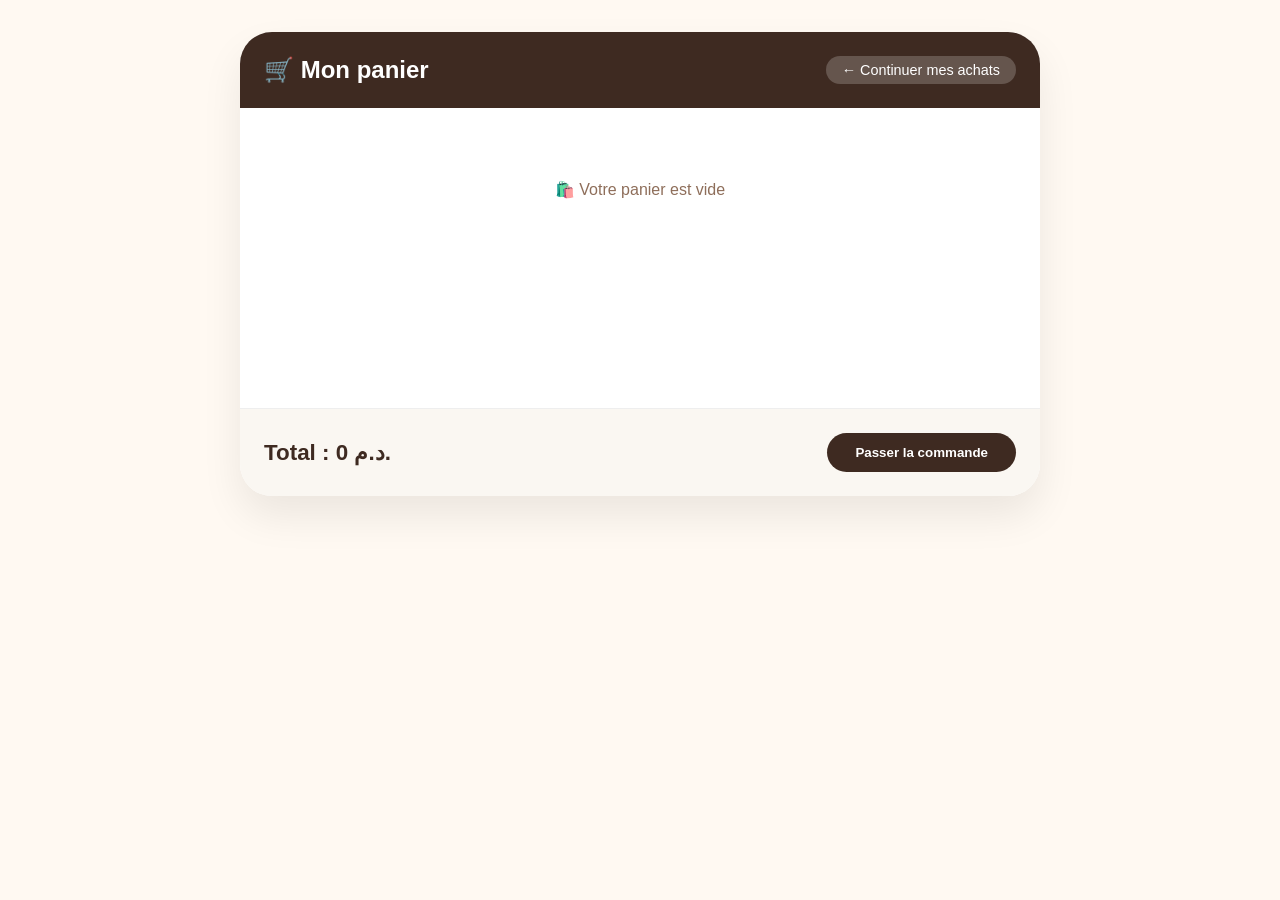
==== cart.html @ fa644a44 "Create cart.html" ====
<!DOCTYPE html>
<html lang="fr">
<head>
  <meta charset="UTF-8">
  <meta name="viewport" content="width=device-width, initial-scale=1.0">
  <title>Glacé | Mon panier</title>
  <style>
    * {
      margin: 0;
      padding: 0;
      box-sizing: border-box;
    }
    :root {
      --cream: #FFF9F2;
      --blush: #FCE4DB;
      --rose: #E56A4F;
      --choc: #3E2A21;
      --text-muted: #8E6E5A;
    }
    body {
      font-family: 'DM Sans', sans-serif;
      background: var(--cream);
      color: var(--choc);
      padding: 2rem;
    }
    .cart-container {
      max-width: 800px;
      margin: 0 auto;
      background: white;
      border-radius: 32px;
      box-shadow: 0 20px 40px rgba(0,0,0,0.08);
      overflow: hidden;
    }
    .cart-header {
      background: var(--choc);
      color: white;
      padding: 1.5rem;
      display: flex;
      justify-content: space-between;
      align-items: center;
    }
    .back-home {
      color: white;
      text-decoration: none;
      background: rgba(255,255,255,0.2);
      padding: 6px 16px;
      border-radius: 40px;
      font-size: 0.9rem;
    }
    .cart-items {
      padding: 1.5rem;
      min-height: 300px;
    }
    .cart-item {
      display: flex;
      justify-content: space-between;
      align-items: center;
      border-bottom: 1px solid #eee;
      padding: 1rem 0;
    }
    .cart-item-info h3 {
      font-size: 1.1rem;
    }
    .cart-item-price {
      color: var(--rose);
      font-weight: bold;
    }
    .cart-item-controls {
      display: flex;
      align-items: center;
      gap: 12px;
    }
    .qty-btn {
      background: var(--blush);
      border: none;
      width: 32px;
      height: 32px;
      border-radius: 50%;
      font-weight: bold;
      cursor: pointer;
      font-size: 1.1rem;
    }
    .remove-btn {
      background: none;
      border: none;
      font-size: 1.2rem;
      cursor: pointer;
      color: #999;
    }
    .cart-footer {
      background: #faf7f2;
      padding: 1.5rem;
      display: flex;
      justify-content: space-between;
      align-items: center;
      border-top: 1px solid #eee;
    }
    .total {
      font-size: 1.4rem;
      font-weight: bold;
    }
    .checkout-btn {
      background: var(--choc);
      color: white;
      border: none;
      padding: 12px 28px;
      border-radius: 40px;
      font-weight: bold;
      cursor: pointer;
    }
    .empty-cart {
      text-align: center;
      padding: 3rem;
      color: var(--text-muted);
    }
    .toast {
      position: fixed;
      bottom: 2rem;
      left: 50%;
      transform: translateX(-50%) translateY(80px);
      background: var(--choc);
      color: white;
      padding: 10px 24px;
      border-radius: 40px;
      transition: 0.3s;
      opacity: 0;
      z-index: 1000;
    }
    .toast.show {
      transform: translateX(-50%) translateY(0);
      opacity: 1;
    }
    @media (max-width: 600px) {
      body { padding: 1rem; }
      .cart-footer { flex-direction: column; gap: 1rem; }
    }
  </style>
</head>
<body>

<div class="cart-container">
  <div class="cart-header">
    <h2>🛒 Mon panier</h2>
    <a href="index.html" class="back-home">← Continuer mes achats</a>
  </div>
  <div class="cart-items" id="cartItemsList">
    <div class="empty-cart">🛍️ Votre panier est vide</div>
  </div>
  <div class="cart-footer">
    <div class="total">Total : <span id="cartTotal">0</span> د.م.</div>
    <button class="checkout-btn" id="checkoutBtn">Passer la commande</button>
  </div>
</div>

<div class="toast" id="toastMsg">✓ Mis à jour</div>

<script>
  let cart = [];

  function loadCart() {
    const saved = localStorage.getItem('glace_cart');
    if (saved) {
      try { cart = JSON.parse(saved); } catch(e) { cart = []; }
    } else {
      cart = [];
    }
    renderCart();
  }

  function saveCart() {
    localStorage.setItem('glace_cart', JSON.stringify(cart));
    renderCart(); // mise à jour après chaque modification
  }

  function renderCart() {
    const container = document.getElementById('cartItemsList');
    const totalSpan = document.getElementById('cartTotal');
    if (!container) return;

    if (cart.length === 0) {
      container.innerHTML = '<div class="empty-cart">🛍️ Votre panier est vide</div>';
      totalSpan.innerText = '0';
      return;
    }

    let html = '';
    let total = 0;
    cart.forEach((item, idx) => {
      const itemTotal = item.price * item.quantity;
      total += itemTotal;
      html += `
        <div class="cart-item" data-index="${idx}">
          <div class="cart-item-info">
            <h3>${escapeHtml(item.name)}</h3>
            <div class="cart-item-price">${item.price} د.م.</div>
          </div>
          <div class="cart-item-controls">
            <button class="qty-btn" data-index="${idx}" data-delta="-1">−</button>
            <span style="min-width: 30px; text-align: center;">${item.quantity}</span>
            <button class="qty-btn" data-index="${idx}" data-delta="1">+</button>
            <button class="remove-btn" data-index="${idx}">🗑️</button>
          </div>
        </div>
      `;
    });
    container.innerHTML = html;
    totalSpan.innerText = total;

    // ربط الأحداث
    document.querySelectorAll('.qty-btn').forEach(btn => {
      btn.addEventListener('click', (e) => {
        const idx = parseInt(btn.dataset.index);
        const delta = parseInt(btn.dataset.delta);
        if (cart[idx]) {
          let newQty = cart[idx].quantity + delta;
          if (newQty <= 0) {
            cart.splice(idx, 1);
          } else {
            cart[idx].quantity = newQty;
          }
          saveCart();
          showToast('Panier mis à jour');
        }
      });
    });
    document.querySelectorAll('.remove-btn').forEach(btn => {
      btn.addEventListener('click', () => {
        const idx = parseInt(btn.dataset.index);
        cart.splice(idx, 1);
        saveCart();
        showToast('Article retiré');
      });
    });
  }

  function showToast(msg) {
    const toast = document.getElementById('toastMsg');
    toast.innerText = '✓ ' + msg;
    toast.classList.add('show');
    setTimeout(() => toast.classList.remove('show'), 2000);
  }

  function escapeHtml(str) {
    return str.replace(/[&<>]/g, function(m) {
      if (m === '&') return '&amp;';
      if (m === '<') return '&lt;';
      if (m === '>') return '&gt;';
      return m;
    });
  }

  // validation de commande
  document.getElementById('checkoutBtn').addEventListener('click', () => {
    if (cart.length === 0) {
      showToast('Panier vide');
    } else {
      showToast('Merci ! Commande simulée');
      // Optionnel: vider le panier
      // cart = []; saveCart();
    }
  });

  loadCart();
</script>
</body>
</html>
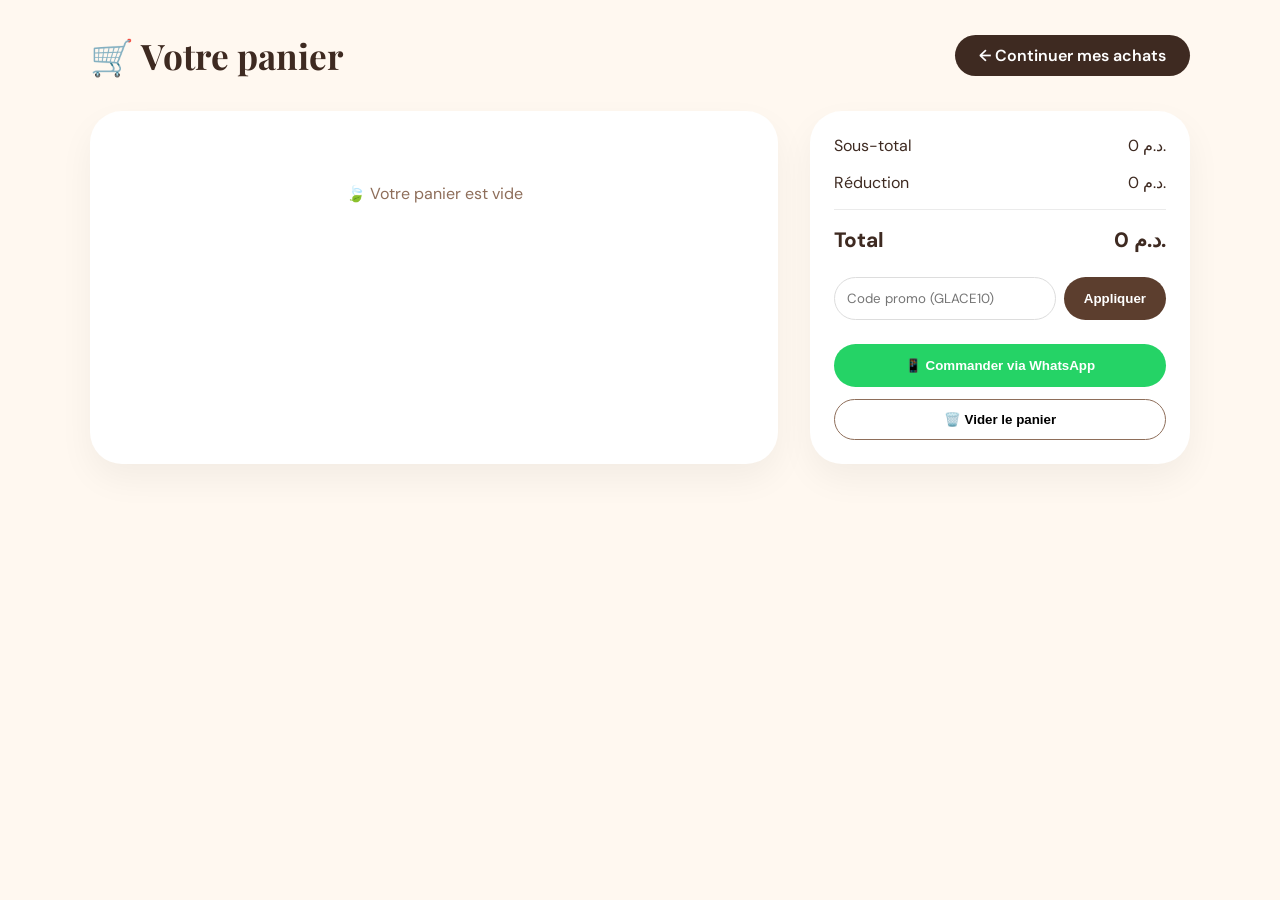
==== commit 2999a038: "Update cart.html" ====
--- a/cart.html
+++ b/cart.html
@@ -2,117 +2,240 @@
 <html lang="fr">
 <head>
   <meta charset="UTF-8">
-  <meta name="viewport" content="width=device-width, initial-scale=1.0">
+  <meta name="viewport" content="width=device-width, initial-scale=1.0, viewport-fit=cover">
   <title>Glacé | Mon panier</title>
+  <link href="https://fonts.googleapis.com/css2?family=Playfair+Display:ital,wght@0,400;0,700;1,400&family=DM+Sans:wght@300;400;500;600;700&display=swap" rel="stylesheet">
   <style>
     * {
       margin: 0;
       padding: 0;
       box-sizing: border-box;
     }
+
     :root {
-      --cream: #FFF9F2;
-      --blush: #FCE4DB;
+      --bg: #FFF8F0;
+      --soft-pink: #FCE4DB;
       --rose: #E56A4F;
+      --rose-deep: #C9442C;
       --choc: #3E2A21;
-      --text-muted: #8E6E5A;
-    }
+      --choc-light: #5C3E2E;
+      --text-light: #8E6E5A;
+      --gold: #E9C46A;
+      --shadow: 0 15px 35px rgba(0, 0, 0, 0.05);
+      --shadow-hover: 0 25px 45px rgba(62, 42, 33, 0.15);
+      --transition: all 0.3s cubic-bezier(0.2, 0.9, 0.4, 1.1);
+    }
+
     body {
       font-family: 'DM Sans', sans-serif;
-      background: var(--cream);
+      background: var(--bg);
       color: var(--choc);
       padding: 2rem;
     }
+
     .cart-container {
-      max-width: 800px;
+      max-width: 1100px;
       margin: 0 auto;
+    }
+
+    /* header */
+    .cart-header {
+      display: flex;
+      justify-content: space-between;
+      align-items: center;
+      margin-bottom: 2rem;
+      flex-wrap: wrap;
+      gap: 1rem;
+    }
+    .cart-header h1 {
+      font-family: 'Playfair Display', serif;
+      font-size: 2.2rem;
+      color: var(--choc);
+    }
+    .back-link {
+      background: var(--choc);
+      color: white;
+      text-decoration: none;
+      padding: 10px 24px;
+      border-radius: 40px;
+      font-weight: 600;
+      transition: var(--transition);
+      display: inline-flex;
+      align-items: center;
+      gap: 8px;
+    }
+    .back-link:hover {
+      background: var(--rose);
+      transform: translateX(-4px);
+    }
+
+    /* layout grid */
+    .cart-grid {
+      display: grid;
+      grid-template-columns: 1fr 380px;
+      gap: 2rem;
+    }
+
+    /* liste des articles */
+    .cart-items {
       background: white;
       border-radius: 32px;
-      box-shadow: 0 20px 40px rgba(0,0,0,0.08);
-      overflow: hidden;
-    }
-    .cart-header {
-      background: var(--choc);
-      color: white;
       padding: 1.5rem;
-      display: flex;
-      justify-content: space-between;
-      align-items: center;
-    }
-    .back-home {
-      color: white;
-      text-decoration: none;
-      background: rgba(255,255,255,0.2);
-      padding: 6px 16px;
-      border-radius: 40px;
-      font-size: 0.9rem;
-    }
-    .cart-items {
-      padding: 1.5rem;
-      min-height: 300px;
+      box-shadow: var(--shadow);
     }
     .cart-item {
       display: flex;
-      justify-content: space-between;
-      align-items: center;
-      border-bottom: 1px solid #eee;
+      gap: 1rem;
       padding: 1rem 0;
-    }
-    .cart-item-info h3 {
+      border-bottom: 1px solid rgba(0,0,0,0.05);
+      animation: fadeInUp 0.4s ease;
+    }
+    @keyframes fadeInUp {
+      from { opacity: 0; transform: translateY(10px); }
+      to { opacity: 1; transform: translateY(0); }
+    }
+    .cart-item-img {
+      width: 80px;
+      height: 80px;
+      border-radius: 20px;
+      object-fit: cover;
+      box-shadow: 0 4px 10px rgba(0,0,0,0.05);
+    }
+    .cart-item-details {
+      flex: 1;
+    }
+    .cart-item-details h3 {
       font-size: 1.1rem;
+      margin-bottom: 4px;
     }
     .cart-item-price {
       color: var(--rose);
-      font-weight: bold;
-    }
-    .cart-item-controls {
+      font-weight: 600;
+    }
+    .cart-item-actions {
       display: flex;
       align-items: center;
       gap: 12px;
+      margin-top: 8px;
     }
     .qty-btn {
-      background: var(--blush);
+      background: var(--soft-pink);
       border: none;
       width: 32px;
       height: 32px;
       border-radius: 50%;
       font-weight: bold;
       cursor: pointer;
-      font-size: 1.1rem;
-    }
-    .remove-btn {
+      transition: 0.2s;
+    }
+    .qty-btn:hover {
+      background: var(--rose);
+      color: white;
+    }
+    .item-qty {
+      font-weight: 600;
+      min-width: 30px;
+      text-align: center;
+    }
+    .remove-item {
       background: none;
       border: none;
       font-size: 1.2rem;
       cursor: pointer;
-      color: #999;
-    }
-    .cart-footer {
-      background: #faf7f2;
+      color: var(--text-light);
+      transition: 0.2s;
+    }
+    .remove-item:hover {
+      color: var(--rose-deep);
+      transform: scale(1.1);
+    }
+
+    /* résumé + coupon */
+    .cart-summary {
+      background: white;
+      border-radius: 32px;
       padding: 1.5rem;
+      box-shadow: var(--shadow);
+      height: fit-content;
+      position: sticky;
+      top: 2rem;
+    }
+    .summary-row {
       display: flex;
       justify-content: space-between;
+      margin-bottom: 1rem;
+      font-size: 1rem;
+    }
+    .summary-total {
+      font-weight: 800;
+      font-size: 1.3rem;
+      border-top: 1px solid rgba(0,0,0,0.08);
+      padding-top: 1rem;
+      margin-top: 0.5rem;
+    }
+    .coupon-section {
+      margin: 1.5rem 0;
+      display: flex;
+      gap: 8px;
+    }
+    .coupon-input {
+      flex: 1;
+      padding: 12px;
+      border: 1px solid #ddd;
+      border-radius: 60px;
+      font-family: inherit;
+    }
+    .apply-coupon {
+      background: var(--choc-light);
+      border: none;
+      padding: 0 20px;
+      border-radius: 60px;
+      color: white;
+      font-weight: 600;
+      cursor: pointer;
+    }
+    .whatsapp-order {
+      background: #25D366;
+      width: 100%;
+      border: none;
+      padding: 14px;
+      border-radius: 60px;
+      color: white;
+      font-weight: 700;
+      display: flex;
       align-items: center;
-      border-top: 1px solid #eee;
-    }
-    .total {
-      font-size: 1.4rem;
-      font-weight: bold;
-    }
-    .checkout-btn {
-      background: var(--choc);
-      color: white;
-      border: none;
-      padding: 12px 28px;
-      border-radius: 40px;
-      font-weight: bold;
+      justify-content: center;
+      gap: 10px;
       cursor: pointer;
+      margin-bottom: 12px;
+      transition: 0.2s;
+    }
+    .whatsapp-order:hover {
+      background: #128C7E;
+      transform: scale(0.98);
+    }
+    .clear-cart {
+      background: transparent;
+      border: 1px solid var(--text-light);
+      width: 100%;
+      padding: 12px;
+      border-radius: 60px;
+      font-weight: 600;
+      cursor: pointer;
+      transition: 0.2s;
+    }
+    .clear-cart:hover {
+      background: var(--rose);
+      color: white;
+      border-color: var(--rose);
     }
     .empty-cart {
       text-align: center;
       padding: 3rem;
-      color: var(--text-muted);
-    }
+      color: var(--text-light);
+    }
+
+    /* toast */
     .toast {
       position: fixed;
       bottom: 2rem;
@@ -122,17 +245,19 @@
       color: white;
       padding: 10px 24px;
       border-radius: 40px;
+      z-index: 1000;
       transition: 0.3s;
       opacity: 0;
-      z-index: 1000;
     }
     .toast.show {
       transform: translateX(-50%) translateY(0);
       opacity: 1;
     }
-    @media (max-width: 600px) {
+
+    @media (max-width: 800px) {
       body { padding: 1rem; }
-      .cart-footer { flex-direction: column; gap: 1rem; }
+      .cart-grid { grid-template-columns: 1fr; }
+      .cart-summary { position: static; }
     }
   </style>
 </head>
@@ -140,22 +265,71 @@
 
 <div class="cart-container">
   <div class="cart-header">
-    <h2>🛒 Mon panier</h2>
-    <a href="index.html" class="back-home">← Continuer mes achats</a>
+    <h1>🛒 Votre panier</h1>
+    <a href="index.html" class="back-link">← Continuer mes achats</a>
   </div>
-  <div class="cart-items" id="cartItemsList">
-    <div class="empty-cart">🛍️ Votre panier est vide</div>
-  </div>
-  <div class="cart-footer">
-    <div class="total">Total : <span id="cartTotal">0</span> د.م.</div>
-    <button class="checkout-btn" id="checkoutBtn">Passer la commande</button>
+
+  <div class="cart-grid">
+    <!-- liste des produits -->
+    <div class="cart-items" id="cartItemsList">
+      <div class="empty-cart">🍃 Votre panier est vide</div>
+    </div>
+
+    <!-- résumé et actions -->
+    <div class="cart-summary">
+      <div class="summary-row">
+        <span>Sous-total</span>
+        <span id="subtotal">0 د.م.</span>
+      </div>
+      <div class="summary-row">
+        <span>Réduction</span>
+        <span id="discountAmount">0 د.م.</span>
+      </div>
+      <div class="summary-row summary-total">
+        <span>Total</span>
+        <span id="totalPrice">0 د.م.</span>
+      </div>
+
+      <div class="coupon-section">
+        <input type="text" id="couponCode" class="coupon-input" placeholder="Code promo (GLACE10)">
+        <button id="applyCouponBtn" class="apply-coupon">Appliquer</button>
+      </div>
+
+      <button id="whatsappOrderBtn" class="whatsapp-order">
+        📱 Commander via WhatsApp
+      </button>
+      <button id="clearCartBtn" class="clear-cart">
+        🗑️ Vider le panier
+      </button>
+    </div>
   </div>
 </div>
 
-<div class="toast" id="toastMsg">✓ Mis à jour</div>
+<div class="toast" id="toastMsg">✓ Panier mis à jour</div>
 
 <script>
+  // ---------- STATE ----------
   let cart = [];
+  let discountPercent = 0; // 0 pour 0%, 10 pour 10% etc.
+  let couponApplied = false;
+
+  // DOM elements
+  const cartContainer = document.getElementById('cartItemsList');
+  const subtotalSpan = document.getElementById('subtotal');
+  const discountSpan = document.getElementById('discountAmount');
+  const totalSpan = document.getElementById('totalPrice');
+  const toast = document.getElementById('toastMsg');
+
+  // ---------- HELPERS ----------
+  function showToast(msg) {
+    toast.innerText = '✓ ' + msg;
+    toast.classList.add('show');
+    setTimeout(() => toast.classList.remove('show'), 2000);
+  }
+
+  function saveCart() {
+    localStorage.setItem('glace_cart', JSON.stringify(cart));
+  }
 
   function loadCart() {
     const saved = localStorage.getItem('glace_cart');
@@ -167,49 +341,57 @@
     renderCart();
   }
 
-  function saveCart() {
-    localStorage.setItem('glace_cart', JSON.stringify(cart));
-    renderCart(); // mise à jour après chaque modification
-  }
-
+  // calcul des totaux avec remise
+  function computeTotals() {
+    let subtotal = 0;
+    cart.forEach(item => { subtotal += item.price * item.quantity; });
+    let discount = (subtotal * discountPercent) / 100;
+    let total = subtotal - discount;
+    return { subtotal, discount, total };
+  }
+
+  // mise à jour de l'affichage des totaux
+  function updateTotalsDisplay() {
+    const { subtotal, discount, total } = computeTotals();
+    subtotalSpan.innerText = subtotal + ' د.م.';
+    discountSpan.innerText = discount + ' د.م.';
+    totalSpan.innerText = total + ' د.م.';
+  }
+
+  // affichage de la liste des articles
   function renderCart() {
-    const container = document.getElementById('cartItemsList');
-    const totalSpan = document.getElementById('cartTotal');
-    if (!container) return;
-
+    if (!cartContainer) return;
     if (cart.length === 0) {
-      container.innerHTML = '<div class="empty-cart">🛍️ Votre panier est vide</div>';
-      totalSpan.innerText = '0';
+      cartContainer.innerHTML = '<div class="empty-cart">🍃 Votre panier est vide</div>';
+      updateTotalsDisplay();
       return;
     }
 
     let html = '';
-    let total = 0;
     cart.forEach((item, idx) => {
-      const itemTotal = item.price * item.quantity;
-      total += itemTotal;
       html += `
         <div class="cart-item" data-index="${idx}">
-          <div class="cart-item-info">
+          <img class="cart-item-img" src="${item.img || 'https://images.unsplash.com/photo-1567206563114-c179706e6b3d?w=100&q=80'}" alt="${item.name}" onerror="this.src='https://images.unsplash.com/photo-1567206563114-c179706e6b3d?w=100&q=80'">
+          <div class="cart-item-details">
             <h3>${escapeHtml(item.name)}</h3>
             <div class="cart-item-price">${item.price} د.م.</div>
-          </div>
-          <div class="cart-item-controls">
-            <button class="qty-btn" data-index="${idx}" data-delta="-1">−</button>
-            <span style="min-width: 30px; text-align: center;">${item.quantity}</span>
-            <button class="qty-btn" data-index="${idx}" data-delta="1">+</button>
-            <button class="remove-btn" data-index="${idx}">🗑️</button>
+            <div class="cart-item-actions">
+              <button class="qty-btn" data-idx="${idx}" data-delta="-1">−</button>
+              <span class="item-qty">${item.quantity}</span>
+              <button class="qty-btn" data-idx="${idx}" data-delta="1">+</button>
+              <button class="remove-item" data-idx="${idx}">🗑️</button>
+            </div>
           </div>
         </div>
       `;
     });
-    container.innerHTML = html;
-    totalSpan.innerText = total;
-
-    // ربط الأحداث
+    cartContainer.innerHTML = html;
+    updateTotalsDisplay();
+
+    // Attach events
     document.querySelectorAll('.qty-btn').forEach(btn => {
       btn.addEventListener('click', (e) => {
-        const idx = parseInt(btn.dataset.index);
+        const idx = parseInt(btn.dataset.idx);
         const delta = parseInt(btn.dataset.delta);
         if (cart[idx]) {
           let newQty = cart[idx].quantity + delta;
@@ -219,25 +401,20 @@
             cart[idx].quantity = newQty;
           }
           saveCart();
+          renderCart();
           showToast('Panier mis à jour');
         }
       });
     });
-    document.querySelectorAll('.remove-btn').forEach(btn => {
+    document.querySelectorAll('.remove-item').forEach(btn => {
       btn.addEventListener('click', () => {
-        const idx = parseInt(btn.dataset.index);
+        const idx = parseInt(btn.dataset.idx);
         cart.splice(idx, 1);
         saveCart();
+        renderCart();
         showToast('Article retiré');
       });
     });
-  }
-
-  function showToast(msg) {
-    const toast = document.getElementById('toastMsg');
-    toast.innerText = '✓ ' + msg;
-    toast.classList.add('show');
-    setTimeout(() => toast.classList.remove('show'), 2000);
   }
 
   function escapeHtml(str) {
@@ -249,18 +426,68 @@
     });
   }
 
-  // validation de commande
-  document.getElementById('checkoutBtn').addEventListener('click', () => {
+  // ---------- COUPON ----------
+  function applyCoupon(code) {
+    if (code === 'GLACE10') {
+      discountPercent = 10;
+      couponApplied = true;
+      showToast('Code promo appliqué : -10%');
+      renderCart(); // refresh totals
+    } else {
+      showToast('Code invalide');
+    }
+  }
+
+  // ---------- WHATSAPP ORDER (amélioré) ----------
+  function sendWhatsAppOrder() {
     if (cart.length === 0) {
-      showToast('Panier vide');
-    } else {
-      showToast('Merci ! Commande simulée');
-      // Optionnel: vider le panier
-      // cart = []; saveCart();
-    }
+      showToast('Votre panier est vide');
+      return;
+    }
+    const { subtotal, discount, total } = computeTotals();
+    let message = "🍦 *Commande Glacé* 🍦\n\n";
+    cart.forEach(item => {
+      message += `• ${item.name} x${item.quantity} → ${item.price * item.quantity} د.م.\n`;
+    });
+    message += `\n📊 Sous-total : ${subtotal} د.م.`;
+    if (discount > 0) message += `\n🎁 Réduction : -${discount} د.م.`;
+    message += `\n💰 *Total : ${total} د.م.*\n\nMerci de confirmer votre commande.`;
+    const encoded = encodeURIComponent(message);
+    // Numéro WhatsApp (modifiable)
+    const phone = "212612345678";
+    window.open(`https://wa.me/${phone}?text=${encoded}`, '_blank');
+  }
+
+  // ---------- VIDER LE PANIER ----------
+  function clearCart() {
+    if (cart.length === 0) return;
+    if (confirm('Voulez-vous vraiment vider votre panier ?')) {
+      cart = [];
+      discountPercent = 0;
+      couponApplied = false;
+      document.getElementById('couponCode').value = '';
+      saveCart();
+      renderCart();
+      showToast('Panier vidé');
+    }
+  }
+
+  // ---------- INITIALISATION ----------
+  document.getElementById('applyCouponBtn').addEventListener('click', () => {
+    const code = document.getElementById('couponCode').value.trim().toUpperCase();
+    applyCoupon(code);
   });
+  document.getElementById('whatsappOrderBtn').addEventListener('click', sendWhatsAppOrder);
+  document.getElementById('clearCartBtn').addEventListener('click', clearCart);
 
   loadCart();
+
+  // Mettre à jour le compteur dans localStorage pour l'index si besoin (optionnel)
+  window.addEventListener('storage', (e) => {
+    if (e.key === 'glace_cart') {
+      loadCart();
+    }
+  });
 </script>
 </body>
 </html>
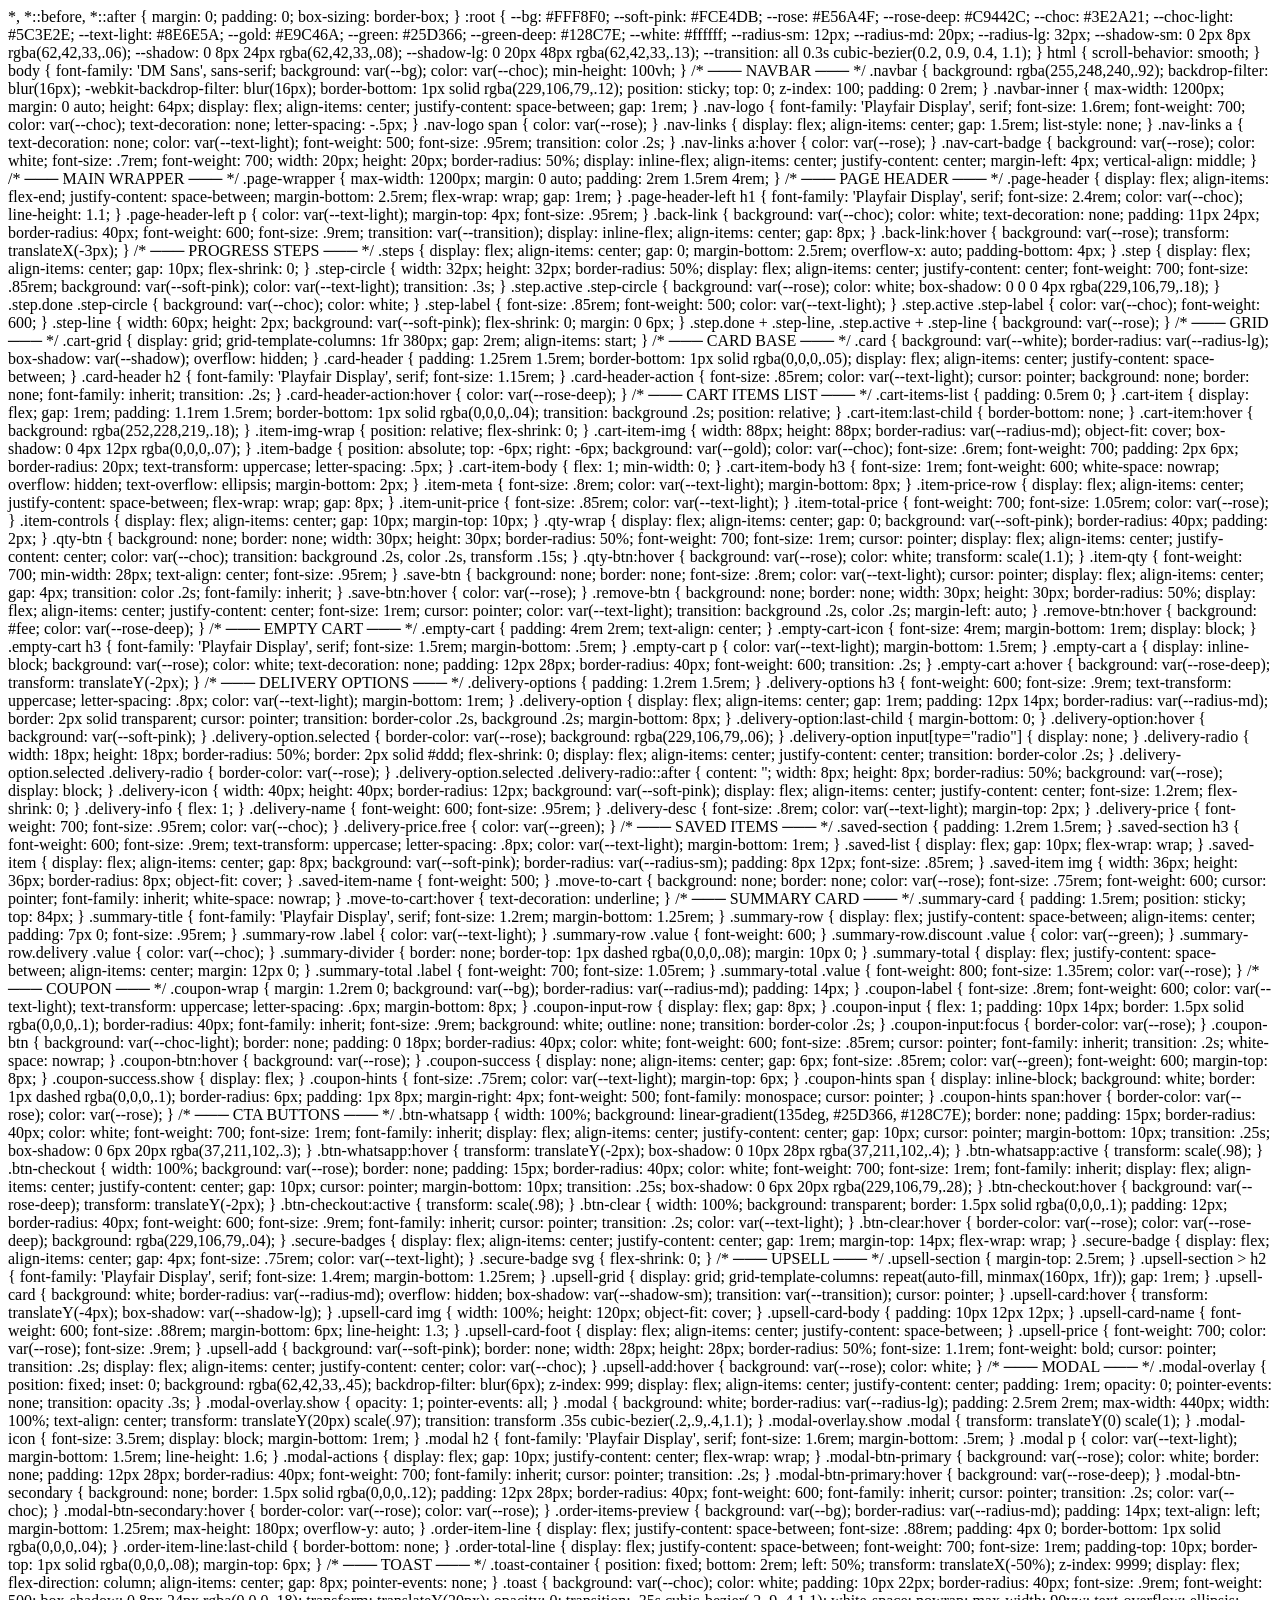
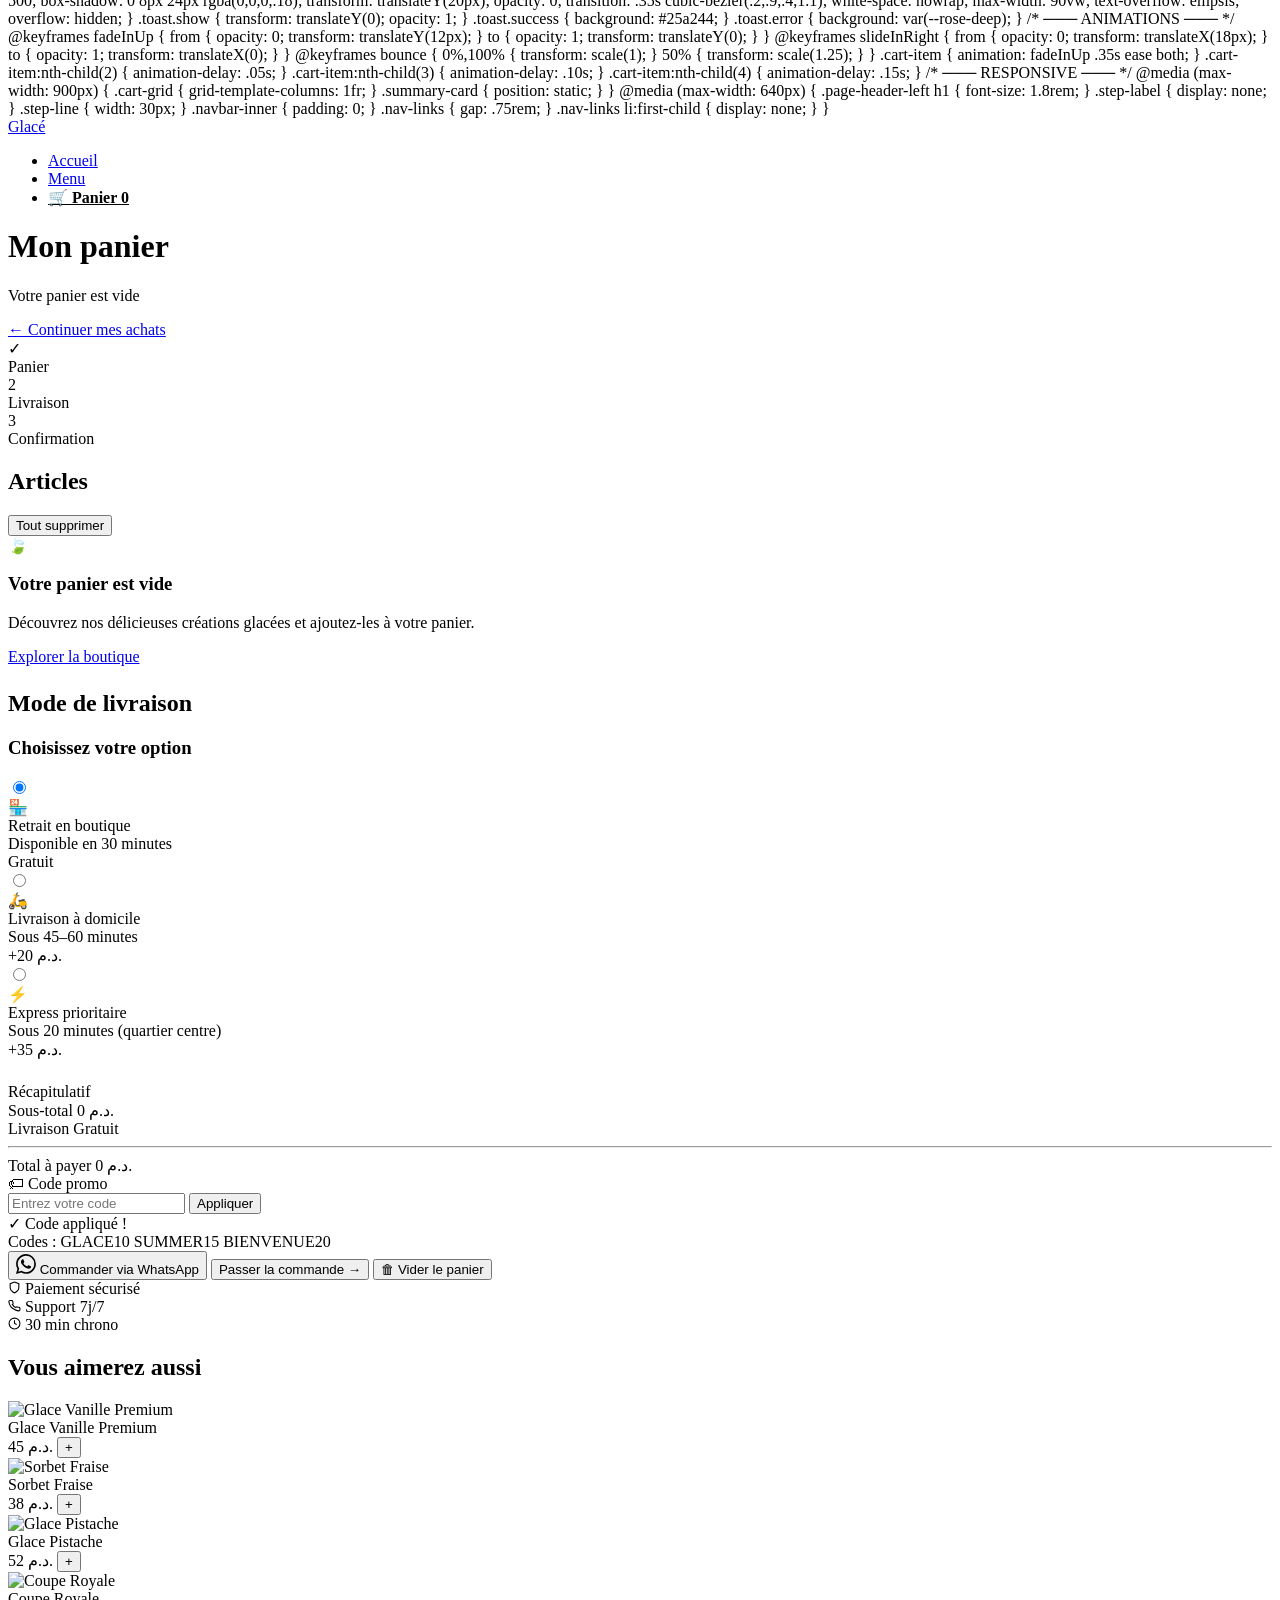
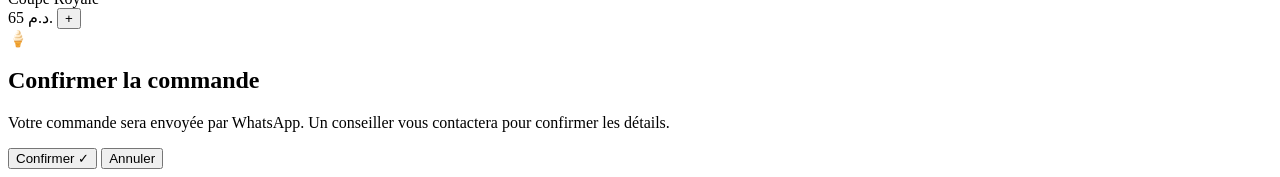
==== commit 285abf59: "Update cart.html" ====
--- a/cart.html
+++ b/cart.html
@@ -4,13 +4,9 @@
   <meta charset="UTF-8">
   <meta name="viewport" content="width=device-width, initial-scale=1.0, viewport-fit=cover">
   <title>Glacé | Mon panier</title>
-  <link href="https://fonts.googleapis.com/css2?family=Playfair+Display:ital,wght@0,400;0,700;1,400&family=DM+Sans:wght@300;400;500;600;700&display=swap" rel="stylesheet">
+  <link href="https://fonts.googleapis.com/css2?family=Playfair+Display:ital,wght@0,400;0,600;0,700;1,400&family=DM+Sans:wght@300;400;500;600;700&display=swap" rel="stylesheet"
   <style>
-    * {
-      margin: 0;
-      padding: 0;
-      box-sizing: border-box;
-    }
+    *, *::before, *::after { margin: 0; padding: 0; box-sizing: border-box; }
 
     :root {
       --bg: #FFF8F0;
@@ -21,473 +17,1562 @@
       --choc-light: #5C3E2E;
       --text-light: #8E6E5A;
       --gold: #E9C46A;
-      --shadow: 0 15px 35px rgba(0, 0, 0, 0.05);
-      --shadow-hover: 0 25px 45px rgba(62, 42, 33, 0.15);
+      --green: #25D366;
+      --green-deep: #128C7E;
+      --white: #ffffff;
+      --radius-sm: 12px;
+      --radius-md: 20px;
+      --radius-lg: 32px;
+      --shadow-sm: 0 2px 8px rgba(62,42,33,.06);
+      --shadow: 0 8px 24px rgba(62,42,33,.08);
+      --shadow-lg: 0 20px 48px rgba(62,42,33,.13);
       --transition: all 0.3s cubic-bezier(0.2, 0.9, 0.4, 1.1);
     }
+
+    html { scroll-behavior: smooth; }
 
     body {
       font-family: 'DM Sans', sans-serif;
       background: var(--bg);
       color: var(--choc);
-      padding: 2rem;
-    }
-
-    .cart-container {
-      max-width: 1100px;
+      min-height: 100vh;
+    }
+
+    /* ─── NAVBAR ─── */
+    .navbar {
+      background: rgba(255,248,240,.92);
+      backdrop-filter: blur(16px);
+      -webkit-backdrop-filter: blur(16px);
+      border-bottom: 1px solid rgba(229,106,79,.12);
+      position: sticky;
+      top: 0;
+      z-index: 100;
+      padding: 0 2rem;
+    }
+    .navbar-inner {
+      max-width: 1200px;
       margin: 0 auto;
-    }
-
-    /* header */
-    .cart-header {
-      display: flex;
+      height: 64px;
+      display: flex;
+      align-items: center;
       justify-content: space-between;
-      align-items: center;
-      margin-bottom: 2rem;
+      gap: 1rem;
+    }
+    .nav-logo {
+      font-family: 'Playfair Display', serif;
+      font-size: 1.6rem;
+      font-weight: 700;
+      color: var(--choc);
+      text-decoration: none;
+      letter-spacing: -.5px;
+    }
+    .nav-logo span { color: var(--rose); }
+    .nav-links {
+      display: flex;
+      align-items: center;
+      gap: 1.5rem;
+      list-style: none;
+    }
+    .nav-links a {
+      text-decoration: none;
+      color: var(--text-light);
+      font-weight: 500;
+      font-size: .95rem;
+      transition: color .2s;
+    }
+    .nav-links a:hover { color: var(--rose); }
+    .nav-cart-badge {
+      background: var(--rose);
+      color: white;
+      font-size: .7rem;
+      font-weight: 700;
+      width: 20px;
+      height: 20px;
+      border-radius: 50%;
+      display: inline-flex;
+      align-items: center;
+      justify-content: center;
+      margin-left: 4px;
+      vertical-align: middle;
+    }
+
+    /* ─── MAIN WRAPPER ─── */
+    .page-wrapper {
+      max-width: 1200px;
+      margin: 0 auto;
+      padding: 2rem 1.5rem 4rem;
+    }
+
+    /* ─── PAGE HEADER ─── */
+    .page-header {
+      display: flex;
+      align-items: flex-end;
+      justify-content: space-between;
+      margin-bottom: 2.5rem;
       flex-wrap: wrap;
       gap: 1rem;
     }
-    .cart-header h1 {
+    .page-header-left h1 {
       font-family: 'Playfair Display', serif;
-      font-size: 2.2rem;
+      font-size: 2.4rem;
       color: var(--choc);
+      line-height: 1.1;
+    }
+    .page-header-left p {
+      color: var(--text-light);
+      margin-top: 4px;
+      font-size: .95rem;
     }
     .back-link {
       background: var(--choc);
       color: white;
       text-decoration: none;
-      padding: 10px 24px;
+      padding: 11px 24px;
       border-radius: 40px;
       font-weight: 600;
+      font-size: .9rem;
       transition: var(--transition);
       display: inline-flex;
       align-items: center;
       gap: 8px;
     }
-    .back-link:hover {
+    .back-link:hover { background: var(--rose); transform: translateX(-3px); }
+
+    /* ─── PROGRESS STEPS ─── */
+    .steps {
+      display: flex;
+      align-items: center;
+      gap: 0;
+      margin-bottom: 2.5rem;
+      overflow-x: auto;
+      padding-bottom: 4px;
+    }
+    .step {
+      display: flex;
+      align-items: center;
+      gap: 10px;
+      flex-shrink: 0;
+    }
+    .step-circle {
+      width: 32px;
+      height: 32px;
+      border-radius: 50%;
+      display: flex;
+      align-items: center;
+      justify-content: center;
+      font-weight: 700;
+      font-size: .85rem;
+      background: var(--soft-pink);
+      color: var(--text-light);
+      transition: .3s;
+    }
+    .step.active .step-circle {
       background: var(--rose);
-      transform: translateX(-4px);
-    }
-
-    /* layout grid */
+      color: white;
+      box-shadow: 0 0 0 4px rgba(229,106,79,.18);
+    }
+    .step.done .step-circle {
+      background: var(--choc);
+      color: white;
+    }
+    .step-label {
+      font-size: .85rem;
+      font-weight: 500;
+      color: var(--text-light);
+    }
+    .step.active .step-label { color: var(--choc); font-weight: 600; }
+    .step-line {
+      width: 60px;
+      height: 2px;
+      background: var(--soft-pink);
+      flex-shrink: 0;
+      margin: 0 6px;
+    }
+    .step.done + .step-line,
+    .step.active + .step-line { background: var(--rose); }
+
+    /* ─── GRID ─── */
     .cart-grid {
       display: grid;
       grid-template-columns: 1fr 380px;
       gap: 2rem;
-    }
-
-    /* liste des articles */
-    .cart-items {
-      background: white;
-      border-radius: 32px;
-      padding: 1.5rem;
+      align-items: start;
+    }
+
+    /* ─── CARD BASE ─── */
+    .card {
+      background: var(--white);
+      border-radius: var(--radius-lg);
       box-shadow: var(--shadow);
-    }
+      overflow: hidden;
+    }
+    .card-header {
+      padding: 1.25rem 1.5rem;
+      border-bottom: 1px solid rgba(0,0,0,.05);
+      display: flex;
+      align-items: center;
+      justify-content: space-between;
+    }
+    .card-header h2 {
+      font-family: 'Playfair Display', serif;
+      font-size: 1.15rem;
+    }
+    .card-header-action {
+      font-size: .85rem;
+      color: var(--text-light);
+      cursor: pointer;
+      background: none;
+      border: none;
+      font-family: inherit;
+      transition: .2s;
+    }
+    .card-header-action:hover { color: var(--rose-deep); }
+
+    /* ─── CART ITEMS LIST ─── */
+    .cart-items-list { padding: 0.5rem 0; }
+
     .cart-item {
       display: flex;
       gap: 1rem;
-      padding: 1rem 0;
-      border-bottom: 1px solid rgba(0,0,0,0.05);
-      animation: fadeInUp 0.4s ease;
-    }
-    @keyframes fadeInUp {
-      from { opacity: 0; transform: translateY(10px); }
-      to { opacity: 1; transform: translateY(0); }
+      padding: 1.1rem 1.5rem;
+      border-bottom: 1px solid rgba(0,0,0,.04);
+      transition: background .2s;
+      position: relative;
+    }
+    .cart-item:last-child { border-bottom: none; }
+    .cart-item:hover { background: rgba(252,228,219,.18); }
+
+    .item-img-wrap {
+      position: relative;
+      flex-shrink: 0;
     }
     .cart-item-img {
-      width: 80px;
-      height: 80px;
+      width: 88px;
+      height: 88px;
+      border-radius: var(--radius-md);
+      object-fit: cover;
+      box-shadow: 0 4px 12px rgba(0,0,0,.07);
+    }
+    .item-badge {
+      position: absolute;
+      top: -6px;
+      right: -6px;
+      background: var(--gold);
+      color: var(--choc);
+      font-size: .6rem;
+      font-weight: 700;
+      padding: 2px 6px;
       border-radius: 20px;
-      object-fit: cover;
-      box-shadow: 0 4px 10px rgba(0,0,0,0.05);
-    }
-    .cart-item-details {
-      flex: 1;
-    }
-    .cart-item-details h3 {
-      font-size: 1.1rem;
-      margin-bottom: 4px;
-    }
-    .cart-item-price {
+      text-transform: uppercase;
+      letter-spacing: .5px;
+    }
+
+    .cart-item-body { flex: 1; min-width: 0; }
+    .cart-item-body h3 {
+      font-size: 1rem;
+      font-weight: 600;
+      white-space: nowrap;
+      overflow: hidden;
+      text-overflow: ellipsis;
+      margin-bottom: 2px;
+    }
+    .item-meta {
+      font-size: .8rem;
+      color: var(--text-light);
+      margin-bottom: 8px;
+    }
+    .item-price-row {
+      display: flex;
+      align-items: center;
+      justify-content: space-between;
+      flex-wrap: wrap;
+      gap: 8px;
+    }
+    .item-unit-price {
+      font-size: .85rem;
+      color: var(--text-light);
+    }
+    .item-total-price {
+      font-weight: 700;
+      font-size: 1.05rem;
       color: var(--rose);
-      font-weight: 600;
-    }
-    .cart-item-actions {
-      display: flex;
-      align-items: center;
-      gap: 12px;
-      margin-top: 8px;
+    }
+    .item-controls {
+      display: flex;
+      align-items: center;
+      gap: 10px;
+      margin-top: 10px;
+    }
+    .qty-wrap {
+      display: flex;
+      align-items: center;
+      gap: 0;
+      background: var(--soft-pink);
+      border-radius: 40px;
+      padding: 2px;
     }
     .qty-btn {
-      background: var(--soft-pink);
+      background: none;
       border: none;
-      width: 32px;
-      height: 32px;
+      width: 30px;
+      height: 30px;
       border-radius: 50%;
-      font-weight: bold;
+      font-weight: 700;
+      font-size: 1rem;
       cursor: pointer;
-      transition: 0.2s;
+      display: flex;
+      align-items: center;
+      justify-content: center;
+      color: var(--choc);
+      transition: background .2s, color .2s, transform .15s;
     }
     .qty-btn:hover {
       background: var(--rose);
       color: white;
+      transform: scale(1.1);
     }
     .item-qty {
-      font-weight: 600;
-      min-width: 30px;
+      font-weight: 700;
+      min-width: 28px;
       text-align: center;
-    }
-    .remove-item {
+      font-size: .95rem;
+    }
+    .save-btn {
       background: none;
       border: none;
-      font-size: 1.2rem;
+      font-size: .8rem;
+      color: var(--text-light);
+      cursor: pointer;
+      display: flex;
+      align-items: center;
+      gap: 4px;
+      transition: color .2s;
+      font-family: inherit;
+    }
+    .save-btn:hover { color: var(--rose); }
+    .remove-btn {
+      background: none;
+      border: none;
+      width: 30px;
+      height: 30px;
+      border-radius: 50%;
+      display: flex;
+      align-items: center;
+      justify-content: center;
+      font-size: 1rem;
       cursor: pointer;
       color: var(--text-light);
-      transition: 0.2s;
-    }
-    .remove-item:hover {
-      color: var(--rose-deep);
-      transform: scale(1.1);
-    }
-
-    /* résumé + coupon */
-    .cart-summary {
-      background: white;
-      border-radius: 32px;
-      padding: 1.5rem;
-      box-shadow: var(--shadow);
-      height: fit-content;
-      position: sticky;
-      top: 2rem;
+      transition: background .2s, color .2s;
+      margin-left: auto;
+    }
+    .remove-btn:hover { background: #fee; color: var(--rose-deep); }
+
+    /* ─── EMPTY CART ─── */
+    .empty-cart {
+      padding: 4rem 2rem;
+      text-align: center;
+    }
+    .empty-cart-icon {
+      font-size: 4rem;
+      margin-bottom: 1rem;
+      display: block;
+    }
+    .empty-cart h3 {
+      font-family: 'Playfair Display', serif;
+      font-size: 1.5rem;
+      margin-bottom: .5rem;
+    }
+    .empty-cart p { color: var(--text-light); margin-bottom: 1.5rem; }
+    .empty-cart a {
+      display: inline-block;
+      background: var(--rose);
+      color: white;
+      text-decoration: none;
+      padding: 12px 28px;
+      border-radius: 40px;
+      font-weight: 600;
+      transition: .2s;
+    }
+    .empty-cart a:hover { background: var(--rose-deep); transform: translateY(-2px); }
+
+    /* ─── DELIVERY OPTIONS ─── */
+    .delivery-options { padding: 1.2rem 1.5rem; }
+    .delivery-options h3 {
+      font-weight: 600;
+      font-size: .9rem;
+      text-transform: uppercase;
+      letter-spacing: .8px;
+      color: var(--text-light);
+      margin-bottom: 1rem;
+    }
+    .delivery-option {
+      display: flex;
+      align-items: center;
+      gap: 1rem;
+      padding: 12px 14px;
+      border-radius: var(--radius-md);
+      border: 2px solid transparent;
+      cursor: pointer;
+      transition: border-color .2s, background .2s;
+      margin-bottom: 8px;
+    }
+    .delivery-option:last-child { margin-bottom: 0; }
+    .delivery-option:hover { background: var(--soft-pink); }
+    .delivery-option.selected {
+      border-color: var(--rose);
+      background: rgba(229,106,79,.06);
+    }
+    .delivery-option input[type="radio"] { display: none; }
+    .delivery-radio {
+      width: 18px;
+      height: 18px;
+      border-radius: 50%;
+      border: 2px solid #ddd;
+      flex-shrink: 0;
+      display: flex;
+      align-items: center;
+      justify-content: center;
+      transition: border-color .2s;
+    }
+    .delivery-option.selected .delivery-radio {
+      border-color: var(--rose);
+    }
+    .delivery-option.selected .delivery-radio::after {
+      content: '';
+      width: 8px;
+      height: 8px;
+      border-radius: 50%;
+      background: var(--rose);
+      display: block;
+    }
+    .delivery-icon {
+      width: 40px;
+      height: 40px;
+      border-radius: 12px;
+      background: var(--soft-pink);
+      display: flex;
+      align-items: center;
+      justify-content: center;
+      font-size: 1.2rem;
+      flex-shrink: 0;
+    }
+    .delivery-info { flex: 1; }
+    .delivery-name { font-weight: 600; font-size: .95rem; }
+    .delivery-desc { font-size: .8rem; color: var(--text-light); margin-top: 2px; }
+    .delivery-price {
+      font-weight: 700;
+      font-size: .95rem;
+      color: var(--choc);
+    }
+    .delivery-price.free { color: var(--green); }
+
+    /* ─── SAVED ITEMS ─── */
+    .saved-section { padding: 1.2rem 1.5rem; }
+    .saved-section h3 {
+      font-weight: 600;
+      font-size: .9rem;
+      text-transform: uppercase;
+      letter-spacing: .8px;
+      color: var(--text-light);
+      margin-bottom: 1rem;
+    }
+    .saved-list { display: flex; gap: 10px; flex-wrap: wrap; }
+    .saved-item {
+      display: flex;
+      align-items: center;
+      gap: 8px;
+      background: var(--soft-pink);
+      border-radius: var(--radius-sm);
+      padding: 8px 12px;
+      font-size: .85rem;
+    }
+    .saved-item img {
+      width: 36px;
+      height: 36px;
+      border-radius: 8px;
+      object-fit: cover;
+    }
+    .saved-item-name { font-weight: 500; }
+    .move-to-cart {
+      background: none;
+      border: none;
+      color: var(--rose);
+      font-size: .75rem;
+      font-weight: 600;
+      cursor: pointer;
+      font-family: inherit;
+      white-space: nowrap;
+    }
+    .move-to-cart:hover { text-decoration: underline; }
+
+    /* ─── SUMMARY CARD ─── */
+    .summary-card { padding: 1.5rem; position: sticky; top: 84px; }
+
+    .summary-title {
+      font-family: 'Playfair Display', serif;
+      font-size: 1.2rem;
+      margin-bottom: 1.25rem;
     }
     .summary-row {
       display: flex;
       justify-content: space-between;
-      margin-bottom: 1rem;
-      font-size: 1rem;
+      align-items: center;
+      padding: 7px 0;
+      font-size: .95rem;
+    }
+    .summary-row .label { color: var(--text-light); }
+    .summary-row .value { font-weight: 600; }
+    .summary-row.discount .value { color: var(--green); }
+    .summary-row.delivery .value { color: var(--choc); }
+    .summary-divider {
+      border: none;
+      border-top: 1px dashed rgba(0,0,0,.08);
+      margin: 10px 0;
     }
     .summary-total {
+      display: flex;
+      justify-content: space-between;
+      align-items: center;
+      margin: 12px 0;
+    }
+    .summary-total .label {
+      font-weight: 700;
+      font-size: 1.05rem;
+    }
+    .summary-total .value {
       font-weight: 800;
-      font-size: 1.3rem;
-      border-top: 1px solid rgba(0,0,0,0.08);
-      padding-top: 1rem;
-      margin-top: 0.5rem;
-    }
-    .coupon-section {
-      margin: 1.5rem 0;
+      font-size: 1.35rem;
+      color: var(--rose);
+    }
+
+    /* ─── COUPON ─── */
+    .coupon-wrap {
+      margin: 1.2rem 0;
+      background: var(--bg);
+      border-radius: var(--radius-md);
+      padding: 14px;
+    }
+    .coupon-label {
+      font-size: .8rem;
+      font-weight: 600;
+      color: var(--text-light);
+      text-transform: uppercase;
+      letter-spacing: .6px;
+      margin-bottom: 8px;
+    }
+    .coupon-input-row {
       display: flex;
       gap: 8px;
     }
     .coupon-input {
       flex: 1;
-      padding: 12px;
-      border: 1px solid #ddd;
-      border-radius: 60px;
+      padding: 10px 14px;
+      border: 1.5px solid rgba(0,0,0,.1);
+      border-radius: 40px;
       font-family: inherit;
-    }
-    .apply-coupon {
+      font-size: .9rem;
+      background: white;
+      outline: none;
+      transition: border-color .2s;
+    }
+    .coupon-input:focus { border-color: var(--rose); }
+    .coupon-btn {
       background: var(--choc-light);
       border: none;
-      padding: 0 20px;
-      border-radius: 60px;
+      padding: 0 18px;
+      border-radius: 40px;
       color: white;
       font-weight: 600;
+      font-size: .85rem;
       cursor: pointer;
-    }
-    .whatsapp-order {
-      background: #25D366;
+      font-family: inherit;
+      transition: .2s;
+      white-space: nowrap;
+    }
+    .coupon-btn:hover { background: var(--rose); }
+    .coupon-success {
+      display: none;
+      align-items: center;
+      gap: 6px;
+      font-size: .85rem;
+      color: var(--green);
+      font-weight: 600;
+      margin-top: 8px;
+    }
+    .coupon-success.show { display: flex; }
+    .coupon-hints {
+      font-size: .75rem;
+      color: var(--text-light);
+      margin-top: 6px;
+    }
+    .coupon-hints span {
+      display: inline-block;
+      background: white;
+      border: 1px dashed rgba(0,0,0,.1);
+      border-radius: 6px;
+      padding: 1px 8px;
+      margin-right: 4px;
+      font-weight: 500;
+      font-family: monospace;
+      cursor: pointer;
+    }
+    .coupon-hints span:hover { border-color: var(--rose); color: var(--rose); }
+
+    /* ─── CTA BUTTONS ─── */
+    .btn-whatsapp {
       width: 100%;
+      background: linear-gradient(135deg, #25D366, #128C7E);
       border: none;
-      padding: 14px;
-      border-radius: 60px;
+      padding: 15px;
+      border-radius: 40px;
       color: white;
       font-weight: 700;
+      font-size: 1rem;
+      font-family: inherit;
       display: flex;
       align-items: center;
       justify-content: center;
       gap: 10px;
       cursor: pointer;
-      margin-bottom: 12px;
-      transition: 0.2s;
-    }
-    .whatsapp-order:hover {
-      background: #128C7E;
-      transform: scale(0.98);
-    }
-    .clear-cart {
+      margin-bottom: 10px;
+      transition: .25s;
+      box-shadow: 0 6px 20px rgba(37,211,102,.3);
+    }
+    .btn-whatsapp:hover { transform: translateY(-2px); box-shadow: 0 10px 28px rgba(37,211,102,.4); }
+    .btn-whatsapp:active { transform: scale(.98); }
+
+    .btn-checkout {
+      width: 100%;
+      background: var(--rose);
+      border: none;
+      padding: 15px;
+      border-radius: 40px;
+      color: white;
+      font-weight: 700;
+      font-size: 1rem;
+      font-family: inherit;
+      display: flex;
+      align-items: center;
+      justify-content: center;
+      gap: 10px;
+      cursor: pointer;
+      margin-bottom: 10px;
+      transition: .25s;
+      box-shadow: 0 6px 20px rgba(229,106,79,.28);
+    }
+    .btn-checkout:hover { background: var(--rose-deep); transform: translateY(-2px); }
+    .btn-checkout:active { transform: scale(.98); }
+
+    .btn-clear {
+      width: 100%;
       background: transparent;
-      border: 1px solid var(--text-light);
+      border: 1.5px solid rgba(0,0,0,.1);
+      padding: 12px;
+      border-radius: 40px;
+      font-weight: 600;
+      font-size: .9rem;
+      font-family: inherit;
+      cursor: pointer;
+      transition: .2s;
+      color: var(--text-light);
+    }
+    .btn-clear:hover { border-color: var(--rose); color: var(--rose-deep); background: rgba(229,106,79,.04); }
+
+    .secure-badges {
+      display: flex;
+      align-items: center;
+      justify-content: center;
+      gap: 1rem;
+      margin-top: 14px;
+      flex-wrap: wrap;
+    }
+    .secure-badge {
+      display: flex;
+      align-items: center;
+      gap: 4px;
+      font-size: .75rem;
+      color: var(--text-light);
+    }
+    .secure-badge svg { flex-shrink: 0; }
+
+    /* ─── UPSELL ─── */
+    .upsell-section { margin-top: 2.5rem; }
+    .upsell-section > h2 {
+      font-family: 'Playfair Display', serif;
+      font-size: 1.4rem;
+      margin-bottom: 1.25rem;
+    }
+    .upsell-grid {
+      display: grid;
+      grid-template-columns: repeat(auto-fill, minmax(160px, 1fr));
+      gap: 1rem;
+    }
+    .upsell-card {
+      background: white;
+      border-radius: var(--radius-md);
+      overflow: hidden;
+      box-shadow: var(--shadow-sm);
+      transition: var(--transition);
+      cursor: pointer;
+    }
+    .upsell-card:hover { transform: translateY(-4px); box-shadow: var(--shadow-lg); }
+    .upsell-card img {
       width: 100%;
-      padding: 12px;
-      border-radius: 60px;
+      height: 120px;
+      object-fit: cover;
+    }
+    .upsell-card-body { padding: 10px 12px 12px; }
+    .upsell-card-name {
       font-weight: 600;
+      font-size: .88rem;
+      margin-bottom: 6px;
+      line-height: 1.3;
+    }
+    .upsell-card-foot {
+      display: flex;
+      align-items: center;
+      justify-content: space-between;
+    }
+    .upsell-price { font-weight: 700; color: var(--rose); font-size: .9rem; }
+    .upsell-add {
+      background: var(--soft-pink);
+      border: none;
+      width: 28px;
+      height: 28px;
+      border-radius: 50%;
+      font-size: 1.1rem;
+      font-weight: bold;
       cursor: pointer;
-      transition: 0.2s;
-    }
-    .clear-cart:hover {
+      transition: .2s;
+      display: flex;
+      align-items: center;
+      justify-content: center;
+      color: var(--choc);
+    }
+    .upsell-add:hover { background: var(--rose); color: white; }
+
+    /* ─── MODAL ─── */
+    .modal-overlay {
+      position: fixed;
+      inset: 0;
+      background: rgba(62,42,33,.45);
+      backdrop-filter: blur(6px);
+      z-index: 999;
+      display: flex;
+      align-items: center;
+      justify-content: center;
+      padding: 1rem;
+      opacity: 0;
+      pointer-events: none;
+      transition: opacity .3s;
+    }
+    .modal-overlay.show { opacity: 1; pointer-events: all; }
+    .modal {
+      background: white;
+      border-radius: var(--radius-lg);
+      padding: 2.5rem 2rem;
+      max-width: 440px;
+      width: 100%;
+      text-align: center;
+      transform: translateY(20px) scale(.97);
+      transition: transform .35s cubic-bezier(.2,.9,.4,1.1);
+    }
+    .modal-overlay.show .modal { transform: translateY(0) scale(1); }
+    .modal-icon { font-size: 3.5rem; display: block; margin-bottom: 1rem; }
+    .modal h2 {
+      font-family: 'Playfair Display', serif;
+      font-size: 1.6rem;
+      margin-bottom: .5rem;
+    }
+    .modal p { color: var(--text-light); margin-bottom: 1.5rem; line-height: 1.6; }
+    .modal-actions { display: flex; gap: 10px; justify-content: center; flex-wrap: wrap; }
+    .modal-btn-primary {
       background: var(--rose);
       color: white;
-      border-color: var(--rose);
-    }
-    .empty-cart {
-      text-align: center;
-      padding: 3rem;
-      color: var(--text-light);
-    }
-
-    /* toast */
-    .toast {
+      border: none;
+      padding: 12px 28px;
+      border-radius: 40px;
+      font-weight: 700;
+      font-family: inherit;
+      cursor: pointer;
+      transition: .2s;
+    }
+    .modal-btn-primary:hover { background: var(--rose-deep); }
+    .modal-btn-secondary {
+      background: none;
+      border: 1.5px solid rgba(0,0,0,.12);
+      padding: 12px 28px;
+      border-radius: 40px;
+      font-weight: 600;
+      font-family: inherit;
+      cursor: pointer;
+      transition: .2s;
+      color: var(--choc);
+    }
+    .modal-btn-secondary:hover { border-color: var(--rose); color: var(--rose); }
+    .order-items-preview {
+      background: var(--bg);
+      border-radius: var(--radius-md);
+      padding: 14px;
+      text-align: left;
+      margin-bottom: 1.25rem;
+      max-height: 180px;
+      overflow-y: auto;
+    }
+    .order-item-line {
+      display: flex;
+      justify-content: space-between;
+      font-size: .88rem;
+      padding: 4px 0;
+      border-bottom: 1px solid rgba(0,0,0,.04);
+    }
+    .order-item-line:last-child { border-bottom: none; }
+    .order-total-line {
+      display: flex;
+      justify-content: space-between;
+      font-weight: 700;
+      font-size: 1rem;
+      padding-top: 10px;
+      border-top: 1px solid rgba(0,0,0,.08);
+      margin-top: 6px;
+    }
+
+    /* ─── TOAST ─── */
+    .toast-container {
       position: fixed;
       bottom: 2rem;
       left: 50%;
-      transform: translateX(-50%) translateY(80px);
+      transform: translateX(-50%);
+      z-index: 9999;
+      display: flex;
+      flex-direction: column;
+      align-items: center;
+      gap: 8px;
+      pointer-events: none;
+    }
+    .toast {
       background: var(--choc);
       color: white;
-      padding: 10px 24px;
+      padding: 10px 22px;
       border-radius: 40px;
-      z-index: 1000;
-      transition: 0.3s;
+      font-size: .9rem;
+      font-weight: 500;
+      box-shadow: 0 8px 24px rgba(0,0,0,.18);
+      transform: translateY(20px);
       opacity: 0;
-    }
-    .toast.show {
-      transform: translateX(-50%) translateY(0);
-      opacity: 1;
-    }
-
-    @media (max-width: 800px) {
-      body { padding: 1rem; }
-      .cart-grid { grid-template-columns: 1fr; }
-      .cart-summary { position: static; }
+      transition: .35s cubic-bezier(.2,.9,.4,1.1);
+      white-space: nowrap;
+      max-width: 90vw;
+      text-overflow: ellipsis;
+      overflow: hidden;
+    }
+    .toast.show { transform: translateY(0); opacity: 1; }
+    .toast.success { background: #25a244; }
+    .toast.error { background: var(--rose-deep); }
+
+    /* ─── ANIMATIONS ─── */
+    @keyframes fadeInUp {
+      from { opacity: 0; transform: translateY(12px); }
+      to { opacity: 1; transform: translateY(0); }
+    }
+    @keyframes slideInRight {
+      from { opacity: 0; transform: translateX(18px); }
+      to { opacity: 1; transform: translateX(0); }
+    }
+    @keyframes bounce {
+      0%,100% { transform: scale(1); }
+      50% { transform: scale(1.25); }
+    }
+    .cart-item { animation: fadeInUp .35s ease both; }
+    .cart-item:nth-child(2) { animation-delay: .05s; }
+    .cart-item:nth-child(3) { animation-delay: .10s; }
+    .cart-item:nth-child(4) { animation-delay: .15s; }
+
+    /* ─── RESPONSIVE ─── */
+    @media (max-width: 900px) {
+      .cart-grid {
+        grid-template-columns: 1fr;
+      }
+      .summary-card {
+        position: static;
+      }
+    }
+    @media (max-width: 640px) {
+      .page-header-left h1 { font-size: 1.8rem; }
+      .step-label { display: none; }
+      .step-line { width: 30px; }
+      .navbar-inner { padding: 0; }
+      .nav-links { gap: .75rem; }
+      .nav-links li:first-child { display: none; }
     }
   </style>
 </head>
 <body>
 
-<div class="cart-container">
-  <div class="cart-header">
-    <h1>🛒 Votre panier</h1>
+<!-- NAVBAR -->
+<nav class="navbar">
+  <div class="navbar-inner">
+    <a href="index.html" class="nav-logo">Glac<span>é</span></a>
+    <ul class="nav-links">
+      <li><a href="index.html">Accueil</a></li>
+      <li><a href="menu.html">Menu</a></li>
+      <li><a href="cart.html" style="color:var(--rose); font-weight:700;">
+        🛒 Panier <span class="nav-cart-badge" id="navCartCount">0</span>
+      </a></li>
+    </ul>
+  </div>
+</nav>
+
+<!-- MAIN -->
+<div class="page-wrapper">
+
+  <!-- Header -->
+  <div class="page-header">
+    <div class="page-header-left">
+      <h1>Mon panier</h1>
+      <p id="itemCountText">Chargement…</p>
+    </div>
     <a href="index.html" class="back-link">← Continuer mes achats</a>
   </div>
 
+  <!-- Progress Steps -->
+  <div class="steps">
+    <div class="step done">
+      <div class="step-circle">✓</div>
+      <span class="step-label">Panier</span>
+    </div>
+    <div class="step-line"></div>
+    <div class="step active">
+      <div class="step-circle">2</div>
+      <span class="step-label">Livraison</span>
+    </div>
+    <div class="step-line"></div>
+    <div class="step">
+      <div class="step-circle">3</div>
+      <span class="step-label">Confirmation</span>
+    </div>
+  </div>
+
+  <!-- Grid -->
   <div class="cart-grid">
-    <!-- liste des produits -->
-    <div class="cart-items" id="cartItemsList">
-      <div class="empty-cart">🍃 Votre panier est vide</div>
+
+    <!-- LEFT COLUMN -->
+    <div>
+
+      <!-- Cart Items Card -->
+      <div class="card" style="margin-bottom:1.5rem;">
+        <div class="card-header">
+          <h2>Articles</h2>
+          <button class="card-header-action" id="clearCartBtn">Tout supprimer</button>
+        </div>
+        <div id="cartItemsList">
+          <div class="empty-cart">
+            <span class="empty-cart-icon">🍃</span>
+            <h3>Votre panier est vide</h3>
+            <p>Découvrez nos délicieuses créations glacées et ajoutez-les à votre panier.</p>
+            <a href="index.html">Explorer la boutique</a>
+          </div>
+        </div>
+      </div>
+
+      <!-- Delivery Options Card -->
+      <div class="card" style="margin-bottom:1.5rem;" id="deliveryCard">
+        <div class="card-header">
+          <h2>Mode de livraison</h2>
+        </div>
+        <div class="delivery-options">
+          <h3>Choisissez votre option</h3>
+
+          <label class="delivery-option selected" id="opt-pickup">
+            <input type="radio" name="delivery" value="pickup" checked>
+            <div class="delivery-radio"></div>
+            <div class="delivery-icon">🏪</div>
+            <div class="delivery-info">
+              <div class="delivery-name">Retrait en boutique</div>
+              <div class="delivery-desc">Disponible en 30 minutes</div>
+            </div>
+            <div class="delivery-price free">Gratuit</div>
+          </label>
+
+          <label class="delivery-option" id="opt-delivery">
+            <input type="radio" name="delivery" value="delivery">
+            <div class="delivery-radio"></div>
+            <div class="delivery-icon">🛵</div>
+            <div class="delivery-info">
+              <div class="delivery-name">Livraison à domicile</div>
+              <div class="delivery-desc">Sous 45–60 minutes</div>
+            </div>
+            <div class="delivery-price" id="deliveryPriceLabel">+20 د.م.</div>
+          </label>
+
+          <label class="delivery-option" id="opt-express">
+            <input type="radio" name="delivery" value="express">
+            <div class="delivery-radio"></div>
+            <div class="delivery-icon">⚡</div>
+            <div class="delivery-info">
+              <div class="delivery-name">Express prioritaire</div>
+              <div class="delivery-desc">Sous 20 minutes (quartier centre)</div>
+            </div>
+            <div class="delivery-price">+35 د.م.</div>
+          </label>
+        </div>
+      </div>
+
+      <!-- Saved Items Card -->
+      <div class="card" id="savedCard" style="display:none;">
+        <div class="card-header">
+          <h2>Articles sauvegardés</h2>
+          <span id="savedCount" style="font-size:.85rem;color:var(--text-light);"></span>
+        </div>
+        <div class="saved-section">
+          <div class="saved-list" id="savedList"></div>
+        </div>
+      </div>
+
     </div>
 
-    <!-- résumé et actions -->
-    <div class="cart-summary">
-      <div class="summary-row">
-        <span>Sous-total</span>
-        <span id="subtotal">0 د.م.</span>
+    <!-- RIGHT COLUMN — SUMMARY -->
+    <div>
+      <div class="card summary-card">
+        <div class="summary-title">Récapitulatif</div>
+
+        <div class="summary-row">
+          <span class="label">Sous-total</span>
+          <span class="value" id="subtotal">0 د.م.</span>
+        </div>
+        <div class="summary-row discount" id="discountRow" style="display:none;">
+          <span class="label">Réduction 🎁</span>
+          <span class="value" id="discountAmount">0 د.م.</span>
+        </div>
+        <div class="summary-row delivery">
+          <span class="label">Livraison</span>
+          <span class="value" id="deliveryCost">Gratuit</span>
+        </div>
+
+        <hr class="summary-divider">
+
+        <div class="summary-total">
+          <span class="label">Total à payer</span>
+          <span class="value" id="totalPrice">0 د.م.</span>
+        </div>
+
+        <!-- Coupon -->
+        <div class="coupon-wrap">
+          <div class="coupon-label">🏷 Code promo</div>
+          <div class="coupon-input-row">
+            <input type="text" id="couponCode" class="coupon-input" placeholder="Entrez votre code">
+            <button id="applyCouponBtn" class="coupon-btn">Appliquer</button>
+          </div>
+          <div class="coupon-success" id="couponSuccess">
+            <span>✓</span> <span id="couponMsg">Code appliqué !</span>
+          </div>
+          <div class="coupon-hints">
+            Codes : 
+            <span onclick="fillCoupon('GLACE10')">GLACE10</span>
+            <span onclick="fillCoupon('SUMMER15')">SUMMER15</span>
+            <span onclick="fillCoupon('BIENVENUE20')">BIENVENUE20</span>
+          </div>
+        </div>
+
+        <!-- CTAs -->
+        <button id="whatsappOrderBtn" class="btn-whatsapp">
+          <svg xmlns="http://www.w3.org/2000/svg" width="20" height="20" fill="currentColor" viewBox="0 0 16 16">
+            <path d="M13.601 2.326A7.854 7.854 0 0 0 7.994 0C3.627 0 .068 3.558.064 7.926c0 1.399.366 2.76 1.057 3.965L0 16l4.204-1.102a7.933 7.933 0 0 0 3.79.965h.004c4.368 0 7.926-3.558 7.93-7.93A7.898 7.898 0 0 0 13.6 2.326zM7.994 14.521a6.573 6.573 0 0 1-3.356-.92l-.24-.144-2.494.654.666-2.433-.156-.251a6.56 6.56 0 0 1-1.007-3.505c0-3.626 2.957-6.584 6.591-6.584a6.56 6.56 0 0 1 4.66 1.931 6.557 6.557 0 0 1 1.928 4.66c-.004 3.639-2.961 6.592-6.592 6.592zm3.615-4.934c-.197-.099-1.17-.578-1.353-.646-.182-.065-.315-.099-.445.099-.133.197-.513.646-.627.775-.114.133-.232.148-.43.05-.197-.1-.836-.308-1.592-.985-.59-.525-.985-1.175-1.103-1.372-.114-.198-.011-.304.088-.403.087-.088.197-.232.296-.346.1-.114.133-.198.198-.33.065-.134.034-.248-.015-.347-.05-.099-.445-1.076-.612-1.47-.16-.389-.323-.335-.445-.34-.114-.007-.247-.007-.38-.007a.729.729 0 0 0-.529.247c-.182.198-.691.677-.691 1.654 0 .977.71 1.916.81 2.049.098.133 1.394 2.132 3.383 2.992.47.205.84.326 1.129.418.475.152.904.129 1.246.08.38-.058 1.171-.48 1.338-.943.164-.464.164-.86.114-.943-.049-.084-.182-.133-.38-.232z"/>
+          </svg>
+          Commander via WhatsApp
+        </button>
+
+        <button id="checkoutBtn" class="btn-checkout">
+          Passer la commande →
+        </button>
+
+        <button id="clearCartBtnSummary" class="btn-clear">
+          🗑 Vider le panier
+        </button>
+
+        <!-- Secure Badges -->
+        <div class="secure-badges">
+          <div class="secure-badge">
+            <svg width="13" height="13" viewBox="0 0 24 24" fill="none" stroke="currentColor" stroke-width="2"><path d="M12 22s8-4 8-10V5l-8-3-8 3v7c0 6 8 10 8 10z"/></svg>
+            Paiement sécurisé
+          </div>
+          <div class="secure-badge">
+            <svg width="13" height="13" viewBox="0 0 24 24" fill="none" stroke="currentColor" stroke-width="2"><path d="M22 16.92v3a2 2 0 0 1-2.18 2 19.79 19.79 0 0 1-8.63-3.07A19.5 19.5 0 0 1 4.69 13.5a19.79 19.79 0 0 1-3.07-8.67A2 2 0 0 1 3.6 2.78h3a2 2 0 0 1 2 1.72c.127.96.361 1.903.7 2.81a2 2 0 0 1-.45 2.11L8.09 9.91a16 16 0 0 0 6 6l.81-.81a2 2 0 0 1 2.11-.45c.907.339 1.85.573 2.81.7A2 2 0 0 1 22 16.92z"/></svg>
+            Support 7j/7
+          </div>
+          <div class="secure-badge">
+            <svg width="13" height="13" viewBox="0 0 24 24" fill="none" stroke="currentColor" stroke-width="2"><circle cx="12" cy="12" r="10"/><polyline points="12 6 12 12 16 14"/></svg>
+            30 min chrono
+          </div>
+        </div>
       </div>
-      <div class="summary-row">
-        <span>Réduction</span>
-        <span id="discountAmount">0 د.م.</span>
-      </div>
-      <div class="summary-row summary-total">
-        <span>Total</span>
-        <span id="totalPrice">0 د.م.</span>
-      </div>
-
-      <div class="coupon-section">
-        <input type="text" id="couponCode" class="coupon-input" placeholder="Code promo (GLACE10)">
-        <button id="applyCouponBtn" class="apply-coupon">Appliquer</button>
-      </div>
-
-      <button id="whatsappOrderBtn" class="whatsapp-order">
-        📱 Commander via WhatsApp
-      </button>
-      <button id="clearCartBtn" class="clear-cart">
-        🗑️ Vider le panier
-      </button>
+    </div>
+  </div>
+
+  <!-- UPSELL -->
+  <div class="upsell-section" id="upsellSection" style="display:none;">
+    <h2>Vous aimerez aussi</h2>
+    <div class="upsell-grid" id="upsellGrid"></div>
+  </div>
+
+</div>
+
+<!-- ORDER CONFIRMATION MODAL -->
+<div class="modal-overlay" id="orderModal">
+  <div class="modal">
+    <span class="modal-icon">🍦</span>
+    <h2>Confirmer la commande</h2>
+    <p>Votre commande sera envoyée par WhatsApp. Un conseiller vous contactera pour confirmer les détails.</p>
+    <div class="order-items-preview" id="modalItemsPreview"></div>
+    <div class="modal-actions">
+      <button class="modal-btn-primary" id="confirmOrderBtn">Confirmer ✓</button>
+      <button class="modal-btn-secondary" id="cancelOrderBtn">Annuler</button>
     </div>
   </div>
 </div>
 
-<div class="toast" id="toastMsg">✓ Panier mis à jour</div>
+<!-- TOAST CONTAINER -->
+<div class="toast-container" id="toastContainer"></div>
 
 <script>
-  // ---------- STATE ----------
-  let cart = [];
-  let discountPercent = 0; // 0 pour 0%, 10 pour 10% etc.
-  let couponApplied = false;
-
-  // DOM elements
-  const cartContainer = document.getElementById('cartItemsList');
-  const subtotalSpan = document.getElementById('subtotal');
-  const discountSpan = document.getElementById('discountAmount');
-  const totalSpan = document.getElementById('totalPrice');
-  const toast = document.getElementById('toastMsg');
-
-  // ---------- HELPERS ----------
-  function showToast(msg) {
-    toast.innerText = '✓ ' + msg;
-    toast.classList.add('show');
-    setTimeout(() => toast.classList.remove('show'), 2000);
+// ═══════════════════════════════════════════════
+//  STATE
+// ═══════════════════════════════════════════════
+let cart = [];
+let savedItems = [];
+let discountPercent = 0;
+let couponApplied = false;
+let appliedCouponCode = '';
+let deliveryOption = 'pickup'; // 'pickup' | 'delivery' | 'express'
+
+const DELIVERY_COSTS = { pickup: 0, delivery: 20, express: 35 };
+const FREE_DELIVERY_THRESHOLD = 200;
+
+const COUPONS = {
+  'GLACE10':     { percent: 10, label: '-10% appliqué !' },
+  'SUMMER15':    { percent: 15, label: '-15% été appliqué !' },
+  'BIENVENUE20': { percent: 20, label: '-20% bienvenue !' },
+};
+
+const UPSELL_PRODUCTS = [
+  { id: 'u1', name: 'Glace Vanille Premium', price: 45, img: 'https://images.unsplash.com/photo-1567206563114-c179706e6b3d?w=300&q=80', badge: 'Populaire' },
+  { id: 'u2', name: 'Sorbet Fraise', price: 38, img: 'https://images.unsplash.com/photo-1488900128323-21503983a07e?w=300&q=80', badge: '' },
+  { id: 'u3', name: 'Glace Pistache', price: 52, img: 'https://images.unsplash.com/photo-1551024709-8f23befc6f87?w=300&q=80', badge: 'Nouveau' },
+  { id: 'u4', name: 'Coupe Royale', price: 65, img: 'https://images.unsplash.com/photo-1576506295286-5cda18df43e7?w=300&q=80', badge: '' },
+  { id: 'u5', name: 'Fondant Choco', price: 48, img: 'https://images.unsplash.com/photo-1624353365286-3f8d62daad51?w=300&q=80', badge: '' },
+  { id: 'u6', name: 'Sorbet Mangue', price: 42, img: 'https://images.unsplash.com/photo-1560008581-09826d1de69e?w=300&q=80', badge: 'Saison' },
+];
+
+// ═══════════════════════════════════════════════
+//  STORAGE
+// ═══════════════════════════════════════════════
+function saveCart() {
+  localStorage.setItem('glace_cart', JSON.stringify(cart));
+  localStorage.setItem('glace_saved', JSON.stringify(savedItems));
+}
+function loadCart() {
+  try { cart = JSON.parse(localStorage.getItem('glace_cart') || '[]'); } catch(e) { cart = []; }
+  try { savedItems = JSON.parse(localStorage.getItem('glace_saved') || '[]'); } catch(e) { savedItems = []; }
+  renderAll();
+}
+
+// ═══════════════════════════════════════════════
+//  TOAST
+// ═══════════════════════════════════════════════
+function showToast(msg, type = '') {
+  const container = document.getElementById('toastContainer');
+  const t = document.createElement('div');
+  t.className = 'toast' + (type ? ' ' + type : '');
+  t.textContent = msg;
+  container.appendChild(t);
+  requestAnimationFrame(() => { requestAnimationFrame(() => { t.classList.add('show'); }); });
+  setTimeout(() => {
+    t.classList.remove('show');
+    setTimeout(() => t.remove(), 400);
+  }, 2400);
+}
+
+// ═══════════════════════════════════════════════
+//  COMPUTE TOTALS
+// ═══════════════════════════════════════════════
+function computeTotals() {
+  const subtotal = cart.reduce((s, i) => s + i.price * i.quantity, 0);
+  const discount = Math.round((subtotal * discountPercent) / 100);
+  let deliveryCost = DELIVERY_COSTS[deliveryOption] || 0;
+  if (subtotal >= FREE_DELIVERY_THRESHOLD && deliveryOption !== 'pickup') deliveryCost = 0;
+  const total = subtotal - discount + deliveryCost;
+  return { subtotal, discount, deliveryCost, total };
+}
+
+// ═══════════════════════════════════════════════
+//  RENDER TOTALS
+// ═══════════════════════════════════════════════
+function renderTotals() {
+  const { subtotal, discount, deliveryCost, total } = computeTotals();
+  document.getElementById('subtotal').textContent = subtotal + ' د.م.';
+  document.getElementById('totalPrice').textContent = total + ' د.م.';
+
+  const discRow = document.getElementById('discountRow');
+  if (discount > 0) {
+    discRow.style.display = 'flex';
+    document.getElementById('discountAmount').textContent = '-' + discount + ' د.م.';
+  } else {
+    discRow.style.display = 'none';
   }
 
-  function saveCart() {
-    localStorage.setItem('glace_cart', JSON.stringify(cart));
+  const dc = document.getElementById('deliveryCost');
+  if (deliveryCost === 0) {
+    dc.textContent = subtotal >= FREE_DELIVERY_THRESHOLD && deliveryOption !== 'pickup'
+      ? 'Offerte 🎁' : 'Gratuit';
+    dc.style.color = 'var(--green)';
+  } else {
+    dc.textContent = '+' + deliveryCost + ' د.م.';
+    dc.style.color = 'var(--choc)';
   }
 
-  function loadCart() {
-    const saved = localStorage.getItem('glace_cart');
-    if (saved) {
-      try { cart = JSON.parse(saved); } catch(e) { cart = []; }
+  const deliveryLabel = document.getElementById('deliveryPriceLabel');
+  if (deliveryLabel) {
+    const subtotalCheck = cart.reduce((s, i) => s + i.price * i.quantity, 0);
+    if (subtotalCheck >= FREE_DELIVERY_THRESHOLD) {
+      deliveryLabel.textContent = 'Offerte';
+      deliveryLabel.classList.add('free');
     } else {
-      cart = [];
-    }
-    renderCart();
+      deliveryLabel.textContent = '+20 د.م.';
+      deliveryLabel.classList.remove('free');
+    }
   }
-
-  // calcul des totaux avec remise
-  function computeTotals() {
-    let subtotal = 0;
-    cart.forEach(item => { subtotal += item.price * item.quantity; });
-    let discount = (subtotal * discountPercent) / 100;
-    let total = subtotal - discount;
-    return { subtotal, discount, total };
+}
+
+// ═══════════════════════════════════════════════
+//  RENDER CART ITEMS
+// ═══════════════════════════════════════════════
+function renderCart() {
+  const container = document.getElementById('cartItemsList');
+  const countText = document.getElementById('itemCountText');
+  const navCount = document.getElementById('navCartCount');
+  const totalItems = cart.reduce((s, i) => s + i.quantity, 0);
+
+  navCount.textContent = totalItems;
+  countText.textContent = totalItems === 0
+    ? 'Votre panier est vide'
+    : totalItems === 1
+      ? '1 article dans votre panier'
+      : totalItems + ' articles dans votre panier';
+
+  if (cart.length === 0) {
+    container.innerHTML = `
+      <div class="empty-cart">
+        <span class="empty-cart-icon">🍃</span>
+        <h3>Votre panier est vide</h3>
+        <p>Découvrez nos délicieuses créations glacées et ajoutez-les à votre panier.</p>
+        <a href="index.html">Explorer la boutique</a>
+      </div>`;
+    document.getElementById('upsellSection').style.display = 'block';
+    return;
   }
 
-  // mise à jour de l'affichage des totaux
-  function updateTotalsDisplay() {
-    const { subtotal, discount, total } = computeTotals();
-    subtotalSpan.innerText = subtotal + ' د.م.';
-    discountSpan.innerText = discount + ' د.م.';
-    totalSpan.innerText = total + ' د.م.';
+  document.getElementById('upsellSection').style.display = 'block';
+
+  container.innerHTML = '<div class="cart-items-list">' + cart.map((item, idx) => `
+    <div class="cart-item" data-index="${idx}">
+      <div class="item-img-wrap">
+        <img class="cart-item-img"
+          src="${item.img || 'https://images.unsplash.com/photo-1567206563114-c179706e6b3d?w=200&q=80'}"
+          alt="${escapeHtml(item.name)}"
+          onerror="this.src='https://images.unsplash.com/photo-1567206563114-c179706e6b3d?w=200&q=80'">
+        ${item.badge ? `<span class="item-badge">${escapeHtml(item.badge)}</span>` : ''}
+      </div>
+      <div class="cart-item-body">
+        <h3>${escapeHtml(item.name)}</h3>
+        ${item.variant ? `<div class="item-meta">${escapeHtml(item.variant)}</div>` : '<div class="item-meta">Artisanal · Frais</div>'}
+        <div class="item-price-row">
+          <span class="item-unit-price">${item.price} د.م. / unité</span>
+          <span class="item-total-price">${item.price * item.quantity} د.م.</span>
+        </div>
+        <div class="item-controls">
+          <div class="qty-wrap">
+            <button class="qty-btn" data-idx="${idx}" data-delta="-1" title="Diminuer">−</button>
+            <span class="item-qty">${item.quantity}</span>
+            <button class="qty-btn" data-idx="${idx}" data-delta="1" title="Augmenter">+</button>
+          </div>
+          <button class="save-btn" data-idx="${idx}" title="Sauvegarder pour plus tard">
+            ♡ Sauvegarder
+          </button>
+          <button class="remove-btn" data-idx="${idx}" title="Supprimer">
+            <svg width="15" height="15" viewBox="0 0 24 24" fill="none" stroke="currentColor" stroke-width="2"><polyline points="3 6 5 6 21 6"/><path d="M19 6l-1 14H6L5 6"/><path d="M10 11v6M14 11v6"/><path d="M9 6V4h6v2"/></svg>
+          </button>
+        </div>
+      </div>
+    </div>
+  `).join('') + '</div>';
+
+  // Bind events
+  container.querySelectorAll('.qty-btn').forEach(btn => {
+    btn.addEventListener('click', () => {
+      const idx = +btn.dataset.idx;
+      const delta = +btn.dataset.delta;
+      if (!cart[idx]) return;
+      const newQty = cart[idx].quantity + delta;
+      if (newQty <= 0) {
+        cart.splice(idx, 1);
+        showToast('Article retiré du panier');
+      } else {
+        cart[idx].quantity = newQty;
+        showToast(delta > 0 ? 'Quantité augmentée' : 'Quantité réduite');
+      }
+      saveCart();
+      renderAll();
+    });
+  });
+
+  container.querySelectorAll('.remove-btn').forEach(btn => {
+    btn.addEventListener('click', () => {
+      const idx = +btn.dataset.idx;
+      if (!cart[idx]) return;
+      cart.splice(idx, 1);
+      saveCart();
+      renderAll();
+      showToast('Article retiré', 'error');
+    });
+  });
+
+  container.querySelectorAll('.save-btn').forEach(btn => {
+    btn.addEventListener('click', () => {
+      const idx = +btn.dataset.idx;
+      if (!cart[idx]) return;
+      const item = { ...cart[idx], quantity: 1 };
+      if (!savedItems.find(s => s.name === item.name)) {
+        savedItems.push(item);
+        showToast('Sauvegardé pour plus tard ♡', 'success');
+      } else {
+        showToast('Déjà dans vos articles sauvegardés');
+      }
+      cart.splice(idx, 1);
+      saveCart();
+      renderAll();
+    });
+  });
+}
+
+// ═══════════════════════════════════════════════
+//  RENDER SAVED ITEMS
+// ═══════════════════════════════════════════════
+function renderSaved() {
+  const card = document.getElementById('savedCard');
+  const list = document.getElementById('savedList');
+  const count = document.getElementById('savedCount');
+  if (savedItems.length === 0) { card.style.display = 'none'; return; }
+  card.style.display = 'block';
+  count.textContent = savedItems.length + ' article(s)';
+  list.innerHTML = savedItems.map((item, idx) => `
+    <div class="saved-item">
+      <img src="${item.img || 'https://images.unsplash.com/photo-1567206563114-c179706e6b3d?w=80&q=80'}" alt="${escapeHtml(item.name)}">
+      <div>
+        <div class="saved-item-name">${escapeHtml(item.name)}</div>
+        <div style="font-size:.75rem;color:var(--text-light)">${item.price} د.م.</div>
+      </div>
+      <button class="move-to-cart" data-idx="${idx}">+ Ajouter</button>
+    </div>
+  `).join('');
+  list.querySelectorAll('.move-to-cart').forEach(btn => {
+    btn.addEventListener('click', () => {
+      const idx = +btn.dataset.idx;
+      const item = savedItems[idx];
+      const existing = cart.find(c => c.name === item.name);
+      if (existing) existing.quantity++;
+      else cart.push({ ...item, quantity: 1 });
+      savedItems.splice(idx, 1);
+      saveCart();
+      renderAll();
+      showToast('Ajouté au panier ✓', 'success');
+    });
+  });
+}
+
+// ═══════════════════════════════════════════════
+//  RENDER UPSELL
+// ═══════════════════════════════════════════════
+function renderUpsell() {
+  const cartNames = cart.map(i => i.name);
+  const toShow = UPSELL_PRODUCTS.filter(p => !cartNames.includes(p.name)).slice(0, 4);
+  const grid = document.getElementById('upsellGrid');
+  if (!grid) return;
+  grid.innerHTML = toShow.map(p => `
+    <div class="upsell-card">
+      <img src="${p.img}" alt="${escapeHtml(p.name)}" loading="lazy">
+      <div class="upsell-card-body">
+        <div class="upsell-card-name">${escapeHtml(p.name)}</div>
+        <div class="upsell-card-foot">
+          <span class="upsell-price">${p.price} د.م.</span>
+          <button class="upsell-add" data-id="${p.id}" data-name="${escapeHtml(p.name)}" data-price="${p.price}" data-img="${p.img}" data-badge="${escapeHtml(p.badge || '')}">+</button>
+        </div>
+      </div>
+    </div>
+  `).join('');
+  grid.querySelectorAll('.upsell-add').forEach(btn => {
+    btn.addEventListener('click', () => {
+      const existing = cart.find(c => c.name === btn.dataset.name);
+      if (existing) existing.quantity++;
+      else cart.push({ name: btn.dataset.name, price: +btn.dataset.price, img: btn.dataset.img, badge: btn.dataset.badge, quantity: 1 });
+      btn.animate([{ transform: 'scale(1)' }, { transform: 'scale(1.4)' }, { transform: 'scale(1)' }], { duration: 300 });
+      saveCart();
+      renderAll();
+      showToast(btn.dataset.name + ' ajouté ✓', 'success');
+    });
+  });
+}
+
+// ═══════════════════════════════════════════════
+//  RENDER ALL
+// ═══════════════════════════════════════════════
+function renderAll() {
+  renderCart();
+  renderSaved();
+  renderTotals();
+  renderUpsell();
+}
+
+// ═══════════════════════════════════════════════
+//  COUPON
+// ═══════════════════════════════════════════════
+function applyCoupon(code) {
+  code = code.toUpperCase().trim();
+  const coupon = COUPONS[code];
+  const successEl = document.getElementById('couponSuccess');
+  const msgEl = document.getElementById('couponMsg');
+  if (coupon) {
+    discountPercent = coupon.percent;
+    couponApplied = true;
+    appliedCouponCode = code;
+    msgEl.textContent = coupon.label;
+    successEl.classList.add('show');
+    renderTotals();
+    showToast('🎁 ' + coupon.label, 'success');
+  } else {
+    successEl.classList.remove('show');
+    showToast('Code promo invalide', 'error');
   }
-
-  // affichage de la liste des articles
-  function renderCart() {
-    if (!cartContainer) return;
-    if (cart.length === 0) {
-      cartContainer.innerHTML = '<div class="empty-cart">🍃 Votre panier est vide</div>';
-      updateTotalsDisplay();
-      return;
-    }
-
-    let html = '';
-    cart.forEach((item, idx) => {
-      html += `
-        <div class="cart-item" data-index="${idx}">
-          <img class="cart-item-img" src="${item.img || 'https://images.unsplash.com/photo-1567206563114-c179706e6b3d?w=100&q=80'}" alt="${item.name}" onerror="this.src='https://images.unsplash.com/photo-1567206563114-c179706e6b3d?w=100&q=80'">
-          <div class="cart-item-details">
-            <h3>${escapeHtml(item.name)}</h3>
-            <div class="cart-item-price">${item.price} د.م.</div>
-            <div class="cart-item-actions">
-              <button class="qty-btn" data-idx="${idx}" data-delta="-1">−</button>
-              <span class="item-qty">${item.quantity}</span>
-              <button class="qty-btn" data-idx="${idx}" data-delta="1">+</button>
-              <button class="remove-item" data-idx="${idx}">🗑️</button>
-            </div>
-          </div>
-        </div>
-      `;
+}
+function fillCoupon(code) {
+  document.getElementById('couponCode').value = code;
+  document.getElementById('couponCode').focus();
+}
+
+// ═══════════════════════════════════════════════
+//  DELIVERY
+// ═══════════════════════════════════════════════
+function setupDeliveryOptions() {
+  document.querySelectorAll('.delivery-option').forEach(opt => {
+    opt.addEventListener('click', () => {
+      document.querySelectorAll('.delivery-option').forEach(o => o.classList.remove('selected'));
+      opt.classList.add('selected');
+      deliveryOption = opt.querySelector('input').value;
+      renderTotals();
     });
-    cartContainer.innerHTML = html;
-    updateTotalsDisplay();
-
-    // Attach events
-    document.querySelectorAll('.qty-btn').forEach(btn => {
-      btn.addEventListener('click', (e) => {
-        const idx = parseInt(btn.dataset.idx);
-        const delta = parseInt(btn.dataset.delta);
-        if (cart[idx]) {
-          let newQty = cart[idx].quantity + delta;
-          if (newQty <= 0) {
-            cart.splice(idx, 1);
-          } else {
-            cart[idx].quantity = newQty;
-          }
-          saveCart();
-          renderCart();
-          showToast('Panier mis à jour');
-        }
-      });
-    });
-    document.querySelectorAll('.remove-item').forEach(btn => {
-      btn.addEventListener('click', () => {
-        const idx = parseInt(btn.dataset.idx);
-        cart.splice(idx, 1);
-        saveCart();
-        renderCart();
-        showToast('Article retiré');
-      });
-    });
+  });
+}
+
+// ═══════════════════════════════════════════════
+//  WHATSAPP ORDER
+// ═══════════════════════════════════════════════
+function buildWhatsAppMessage() {
+  const { subtotal, discount, deliveryCost, total } = computeTotals();
+  const deliveryLabel = { pickup: 'Retrait en boutique', delivery: 'Livraison à domicile', express: 'Express prioritaire' }[deliveryOption];
+  let msg = "━━━━━━━━━━━━━━━━━━\n🍦 *COMMANDE GLACÉ*\n━━━━━━━━━━━━━━━━━━\n\n";
+  cart.forEach(item => {
+    msg += `• *${item.name}*  x${item.quantity}\n`;
+    msg += `  ${item.price} × ${item.quantity} = ${item.price * item.quantity} د.م.\n\n`;
+  });
+  msg += "─────────────────\n";
+  msg += `📦 *Livraison :* ${deliveryLabel}\n`;
+  msg += `💰 Sous-total : ${subtotal} د.م.\n`;
+  if (discount > 0) msg += `🎁 Réduction (${appliedCouponCode}) : -${discount} د.م.\n`;
+  if (deliveryCost > 0) msg += `🛵 Frais livraison : +${deliveryCost} د.م.\n`;
+  msg += `✅ *TOTAL : ${total} د.م.*\n\n`;
+  msg += "Merci de confirmer cette commande 🙏";
+  return msg;
+}
+
+function openOrderModal() {
+  if (cart.length === 0) { showToast('Votre panier est vide', 'error'); return; }
+  const { subtotal, discount, deliveryCost, total } = computeTotals();
+  const preview = document.getElementById('modalItemsPreview');
+  preview.innerHTML = cart.map(item => `
+    <div class="order-item-line">
+      <span>${escapeHtml(item.name)} × ${item.quantity}</span>
+      <span>${item.price * item.quantity} د.م.</span>
+    </div>
+  `).join('') + `
+    ${discount > 0 ? `<div class="order-item-line"><span style="color:var(--green)">Réduction</span><span style="color:var(--green)">-${discount} د.م.</span></div>` : ''}
+    ${deliveryCost > 0 ? `<div class="order-item-line"><span>Livraison</span><span>+${deliveryCost} د.م.</span></div>` : ''}
+    <div class="order-total-line"><span>Total</span><span style="color:var(--rose)">${total} د.م.</span></div>
+  `;
+  document.getElementById('orderModal').classList.add('show');
+}
+
+function sendWhatsApp() {
+  const msg = buildWhatsAppMessage();
+  const phone = "212612345678"; // ← modifier ici
+  window.open(`https://wa.me/${phone}?text=${encodeURIComponent(msg)}`, '_blank');
+  document.getElementById('orderModal').classList.remove('show');
+  showToast('Redirection vers WhatsApp…', 'success');
+}
+
+// ═══════════════════════════════════════════════
+//  CLEAR CART
+// ═══════════════════════════════════════════════
+function clearCart() {
+  if (cart.length === 0) return;
+  if (confirm('Voulez-vous vraiment vider votre panier ?')) {
+    cart = [];
+    discountPercent = 0;
+    couponApplied = false;
+    appliedCouponCode = '';
+    document.getElementById('couponCode').value = '';
+    document.getElementById('couponSuccess').classList.remove('show');
+    saveCart();
+    renderAll();
+    showToast('Panier vidé');
   }
-
-  function escapeHtml(str) {
-    return str.replace(/[&<>]/g, function(m) {
-      if (m === '&') return '&amp;';
-      if (m === '<') return '&lt;';
-      if (m === '>') return '&gt;';
-      return m;
-    });
-  }
-
-  // ---------- COUPON ----------
-  function applyCoupon(code) {
-    if (code === 'GLACE10') {
-      discountPercent = 10;
-      couponApplied = true;
-      showToast('Code promo appliqué : -10%');
-      renderCart(); // refresh totals
-    } else {
-      showToast('Code invalide');
-    }
-  }
-
-  // ---------- WHATSAPP ORDER (amélioré) ----------
-  function sendWhatsAppOrder() {
-    if (cart.length === 0) {
-      showToast('Votre panier est vide');
-      return;
-    }
-    const { subtotal, discount, total } = computeTotals();
-    let message = "🍦 *Commande Glacé* 🍦\n\n";
-    cart.forEach(item => {
-      message += `• ${item.name} x${item.quantity} → ${item.price * item.quantity} د.م.\n`;
-    });
-    message += `\n📊 Sous-total : ${subtotal} د.م.`;
-    if (discount > 0) message += `\n🎁 Réduction : -${discount} د.م.`;
-    message += `\n💰 *Total : ${total} د.م.*\n\nMerci de confirmer votre commande.`;
-    const encoded = encodeURIComponent(message);
-    // Numéro WhatsApp (modifiable)
-    const phone = "212612345678";
-    window.open(`https://wa.me/${phone}?text=${encoded}`, '_blank');
-  }
-
-  // ---------- VIDER LE PANIER ----------
-  function clearCart() {
-    if (cart.length === 0) return;
-    if (confirm('Voulez-vous vraiment vider votre panier ?')) {
-      cart = [];
-      discountPercent = 0;
-      couponApplied = false;
-      document.getElementById('couponCode').value = '';
-      saveCart();
-      renderCart();
-      showToast('Panier vidé');
-    }
-  }
-
-  // ---------- INITIALISATION ----------
-  document.getElementById('applyCouponBtn').addEventListener('click', () => {
-    const code = document.getElementById('couponCode').value.trim().toUpperCase();
-    applyCoupon(code);
-  });
-  document.getElementById('whatsappOrderBtn').addEventListener('click', sendWhatsAppOrder);
-  document.getElementById('clearCartBtn').addEventListener('click', clearCart);
-
-  loadCart();
-
-  // Mettre à jour le compteur dans localStorage pour l'index si besoin (optionnel)
-  window.addEventListener('storage', (e) => {
-    if (e.key === 'glace_cart') {
-      loadCart();
-    }
-  });
+}
+
+// ═══════════════════════════════════════════════
+//  ESCAPE HTML
+// ═══════════════════════════════════════════════
+function escapeHtml(str) {
+  if (!str) return '';
+  return String(str).replace(/[&<>"']/g, m =>
+    ({ '&':'&amp;','<':'&lt;','>':'&gt;','"':'&quot;',"'":'&#39;' }[m])
+  );
+}
+
+// ═══════════════════════════════════════════════
+//  INIT
+// ═══════════════════════════════════════════════
+document.getElementById('applyCouponBtn').addEventListener('click', () => {
+  applyCoupon(document.getElementById('couponCode').value);
+});
+document.getElementById('couponCode').addEventListener('keydown', e => {
+  if (e.key === 'Enter') applyCoupon(e.target.value);
+});
+document.getElementById('whatsappOrderBtn').addEventListener('click', openOrderModal);
+document.getElementById('checkoutBtn').addEventListener('click', openOrderModal);
+document.getElementById('clearCartBtn').addEventListener('click', clearCart);
+document.getElementById('clearCartBtnSummary').addEventListener('click', clearCart);
+document.getElementById('confirmOrderBtn').addEventListener('click', sendWhatsApp);
+document.getElementById('cancelOrderBtn').addEventListener('click', () => {
+  document.getElementById('orderModal').classList.remove('show');
+});
+document.getElementById('orderModal').addEventListener('click', e => {
+  if (e.target === e.currentTarget) e.currentTarget.classList.remove('show');
+});
+
+setupDeliveryOptions();
+loadCart();
+
+window.addEventListener('storage', e => {
+  if (e.key === 'glace_cart') loadCart();
+});
 </script>
 </body>
-</html>+</html>
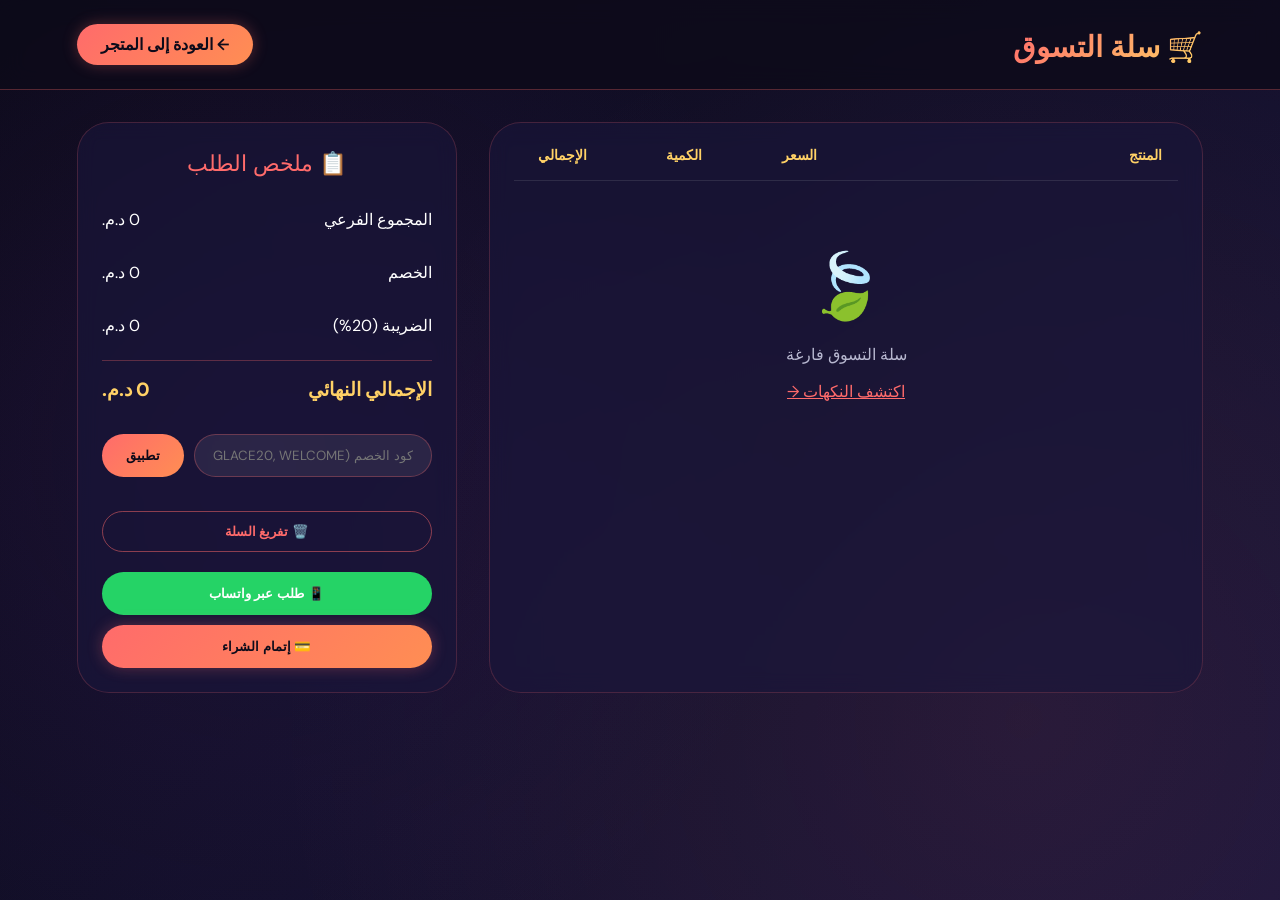
==== commit 0db02b59: "Update cart.html" ====
--- a/cart.html
+++ b/cart.html
@@ -1,1578 +1,671 @@
 <!DOCTYPE html>
-<html lang="fr">
+<html lang="ar" dir="rtl">
 <head>
   <meta charset="UTF-8">
   <meta name="viewport" content="width=device-width, initial-scale=1.0, viewport-fit=cover">
-  <title>Glacé | Mon panier</title>
-  <link href="https://fonts.googleapis.com/css2?family=Playfair+Display:ital,wght@0,400;0,600;0,700;1,400&family=DM+Sans:wght@300;400;500;600;700&display=swap" rel="stylesheet"
+  <meta name="description" content="سلة التسوق - Glacé آيس كريم فاخر">
+  <title>Glacé | سلة التسوق</title>
+  <link href="https://fonts.googleapis.com/css2?family=Playfair+Display:ital,wght@0,400;0,500;0,600;0,700;1,400;1,700&family=DM+Sans:wght@300;400;500;600;700;800&display=swap" rel="stylesheet">
   <style>
-    *, *::before, *::after { margin: 0; padding: 0; box-sizing: border-box; }
+    /* ========== RESET & VARIABLES ========== */
+    * {
+      margin: 0;
+      padding: 0;
+      box-sizing: border-box;
+    }
 
     :root {
-      --bg: #FFF8F0;
-      --soft-pink: #FCE4DB;
-      --rose: #E56A4F;
-      --rose-deep: #C9442C;
-      --choc: #3E2A21;
-      --choc-light: #5C3E2E;
-      --text-light: #8E6E5A;
-      --gold: #E9C46A;
-      --green: #25D366;
-      --green-deep: #128C7E;
-      --white: #ffffff;
-      --radius-sm: 12px;
-      --radius-md: 20px;
-      --radius-lg: 32px;
-      --shadow-sm: 0 2px 8px rgba(62,42,33,.06);
-      --shadow: 0 8px 24px rgba(62,42,33,.08);
-      --shadow-lg: 0 20px 48px rgba(62,42,33,.13);
+      --bg-dark: #0D0B1A;
+      --bg-card: #1A163B;
+      --bg-elevated: #221F44;
+      --neon-pink: #FF6B6B;
+      --neon-orange: #FF8E53;
+      --neon-gold: #FFD166;
+      --neon-green: #06D6A0;
+      --text-white: #FFFFFF;
+      --text-light: #B8B8D0;
+      --shadow-neon: 0 0 15px rgba(255, 107, 107, 0.3);
+      --shadow-neon-gold: 0 0 15px rgba(255, 209, 102, 0.3);
       --transition: all 0.3s cubic-bezier(0.2, 0.9, 0.4, 1.1);
     }
-
-    html { scroll-behavior: smooth; }
 
     body {
       font-family: 'DM Sans', sans-serif;
-      background: var(--bg);
-      color: var(--choc);
+      background: linear-gradient(135deg, #0D0B1A 0%, #1A163B 100%);
+      color: var(--text-white);
       min-height: 100vh;
-    }
-
-    /* ─── NAVBAR ─── */
-    .navbar {
-      background: rgba(255,248,240,.92);
-      backdrop-filter: blur(16px);
-      -webkit-backdrop-filter: blur(16px);
-      border-bottom: 1px solid rgba(229,106,79,.12);
+      position: relative;
+    }
+
+    body::before {
+      content: '';
+      position: fixed;
+      top: 0;
+      left: 0;
+      width: 100%;
+      height: 100%;
+      background: radial-gradient(circle at 20% 50%, rgba(123, 44, 191, 0.1) 0%, transparent 50%),
+                  radial-gradient(circle at 80% 80%, rgba(255, 107, 107, 0.08) 0%, transparent 60%);
+      pointer-events: none;
+      z-index: -1;
+    }
+
+    /* ========== HEADER ========== */
+    .cart-header-page {
+      display: flex;
+      justify-content: space-between;
+      align-items: center;
+      padding: 1.5rem 6vw;
+      background: rgba(13, 11, 26, 0.8);
+      backdrop-filter: blur(12px);
+      border-bottom: 1px solid rgba(255, 107, 107, 0.3);
       position: sticky;
       top: 0;
       z-index: 100;
-      padding: 0 2rem;
-    }
-    .navbar-inner {
-      max-width: 1200px;
-      margin: 0 auto;
-      height: 64px;
+    }
+    .cart-header-page h1 {
+      font-family: 'Playfair Display', serif;
+      font-size: 1.8rem;
+      background: linear-gradient(135deg, var(--neon-pink), var(--neon-gold));
+      -webkit-background-clip: text;
+      background-clip: text;
+      color: transparent;
+    }
+    .back-home {
+      background: linear-gradient(135deg, var(--neon-pink), var(--neon-orange));
+      color: var(--bg-dark);
+      text-decoration: none;
+      padding: 10px 24px;
+      border-radius: 40px;
+      font-weight: 600;
       display: flex;
       align-items: center;
-      justify-content: space-between;
-      gap: 1rem;
-    }
-    .nav-logo {
-      font-family: 'Playfair Display', serif;
-      font-size: 1.6rem;
-      font-weight: 700;
-      color: var(--choc);
-      text-decoration: none;
-      letter-spacing: -.5px;
-    }
-    .nav-logo span { color: var(--rose); }
-    .nav-links {
-      display: flex;
-      align-items: center;
-      gap: 1.5rem;
-      list-style: none;
-    }
-    .nav-links a {
-      text-decoration: none;
-      color: var(--text-light);
-      font-weight: 500;
-      font-size: .95rem;
-      transition: color .2s;
-    }
-    .nav-links a:hover { color: var(--rose); }
-    .nav-cart-badge {
-      background: var(--rose);
-      color: white;
-      font-size: .7rem;
-      font-weight: 700;
-      width: 20px;
-      height: 20px;
-      border-radius: 50%;
-      display: inline-flex;
-      align-items: center;
-      justify-content: center;
-      margin-left: 4px;
-      vertical-align: middle;
-    }
-
-    /* ─── MAIN WRAPPER ─── */
-    .page-wrapper {
-      max-width: 1200px;
+      gap: 8px;
+      transition: var(--transition);
+      box-shadow: var(--shadow-neon);
+    }
+    .back-home:hover {
+      transform: translateX(-5px);
+      box-shadow: 0 0 20px var(--neon-pink);
+    }
+
+    /* ========== MAIN CONTENT ========== */
+    .cart-main {
+      max-width: 1300px;
       margin: 0 auto;
-      padding: 2rem 1.5rem 4rem;
-    }
-
-    /* ─── PAGE HEADER ─── */
-    .page-header {
-      display: flex;
-      align-items: flex-end;
-      justify-content: space-between;
-      margin-bottom: 2.5rem;
-      flex-wrap: wrap;
-      gap: 1rem;
-    }
-    .page-header-left h1 {
-      font-family: 'Playfair Display', serif;
-      font-size: 2.4rem;
-      color: var(--choc);
-      line-height: 1.1;
-    }
-    .page-header-left p {
-      color: var(--text-light);
-      margin-top: 4px;
-      font-size: .95rem;
-    }
-    .back-link {
-      background: var(--choc);
-      color: white;
-      text-decoration: none;
-      padding: 11px 24px;
-      border-radius: 40px;
-      font-weight: 600;
-      font-size: .9rem;
-      transition: var(--transition);
-      display: inline-flex;
-      align-items: center;
-      gap: 8px;
-    }
-    .back-link:hover { background: var(--rose); transform: translateX(-3px); }
-
-    /* ─── PROGRESS STEPS ─── */
-    .steps {
-      display: flex;
-      align-items: center;
-      gap: 0;
-      margin-bottom: 2.5rem;
-      overflow-x: auto;
-      padding-bottom: 4px;
-    }
-    .step {
-      display: flex;
-      align-items: center;
-      gap: 10px;
-      flex-shrink: 0;
-    }
-    .step-circle {
-      width: 32px;
-      height: 32px;
-      border-radius: 50%;
-      display: flex;
-      align-items: center;
-      justify-content: center;
-      font-weight: 700;
-      font-size: .85rem;
-      background: var(--soft-pink);
-      color: var(--text-light);
-      transition: .3s;
-    }
-    .step.active .step-circle {
-      background: var(--rose);
-      color: white;
-      box-shadow: 0 0 0 4px rgba(229,106,79,.18);
-    }
-    .step.done .step-circle {
-      background: var(--choc);
-      color: white;
-    }
-    .step-label {
-      font-size: .85rem;
-      font-weight: 500;
-      color: var(--text-light);
-    }
-    .step.active .step-label { color: var(--choc); font-weight: 600; }
-    .step-line {
-      width: 60px;
-      height: 2px;
-      background: var(--soft-pink);
-      flex-shrink: 0;
-      margin: 0 6px;
-    }
-    .step.done + .step-line,
-    .step.active + .step-line { background: var(--rose); }
-
-    /* ─── GRID ─── */
+      padding: 2rem 6vw;
+    }
     .cart-grid {
       display: grid;
       grid-template-columns: 1fr 380px;
       gap: 2rem;
-      align-items: start;
-    }
-
-    /* ─── CARD BASE ─── */
-    .card {
-      background: var(--white);
-      border-radius: var(--radius-lg);
-      box-shadow: var(--shadow);
-      overflow: hidden;
-    }
-    .card-header {
-      padding: 1.25rem 1.5rem;
-      border-bottom: 1px solid rgba(0,0,0,.05);
+    }
+
+    /* ========== CART ITEMS SECTION ========== */
+    .cart-items-section {
+      background: rgba(26, 22, 59, 0.6);
+      backdrop-filter: blur(10px);
+      border-radius: 32px;
+      padding: 1.5rem;
+      border: 1px solid rgba(255, 107, 107, 0.2);
+    }
+    .cart-items-title {
+      display: grid;
+      grid-template-columns: 3fr 1fr 1fr 0.5fr;
+      padding: 0 1rem 1rem 1rem;
+      border-bottom: 1px solid rgba(255, 255, 255, 0.1);
+      margin-bottom: 1rem;
+      color: var(--neon-gold);
+      font-weight: 600;
+      font-size: 0.85rem;
+    }
+    .cart-item {
+      display: grid;
+      grid-template-columns: 3fr 1fr 1fr 0.5fr;
+      align-items: center;
+      padding: 1rem;
+      background: rgba(255, 255, 255, 0.03);
+      border-radius: 20px;
+      margin-bottom: 0.8rem;
+      transition: var(--transition);
+      animation: fadeInUp 0.4s ease;
+    }
+    @keyframes fadeInUp {
+      from { opacity: 0; transform: translateY(15px); }
+      to { opacity: 1; transform: translateY(0); }
+    }
+    .cart-item:hover {
+      background: rgba(255, 107, 107, 0.08);
+      transform: translateX(-5px);
+    }
+    .cart-item-product {
       display: flex;
       align-items: center;
-      justify-content: space-between;
-    }
-    .card-header h2 {
-      font-family: 'Playfair Display', serif;
-      font-size: 1.15rem;
-    }
-    .card-header-action {
-      font-size: .85rem;
-      color: var(--text-light);
+      gap: 1rem;
+    }
+    .cart-item-img {
+      width: 60px;
+      height: 60px;
+      border-radius: 16px;
+      object-fit: cover;
+      box-shadow: 0 4px 12px rgba(0,0,0,0.2);
+    }
+    .cart-item-name {
+      font-weight: 600;
+    }
+    .cart-item-price {
+      color: var(--neon-gold);
+      font-weight: 700;
+    }
+    .cart-item-quantity {
+      display: flex;
+      align-items: center;
+      gap: 8px;
+    }
+    .qty-btn-cart {
+      background: rgba(255, 107, 107, 0.2);
+      border: none;
+      width: 32px;
+      height: 32px;
+      border-radius: 50%;
+      color: var(--neon-pink);
+      font-weight: bold;
+      font-size: 1.2rem;
       cursor: pointer;
+      transition: 0.2s;
+    }
+    .qty-btn-cart:hover {
+      background: var(--neon-pink);
+      color: var(--bg-dark);
+      transform: scale(1.05);
+    }
+    .cart-item-total {
+      font-weight: 700;
+      color: var(--neon-green);
+    }
+    .remove-item-btn {
       background: none;
       border: none;
-      font-family: inherit;
-      transition: .2s;
-    }
-    .card-header-action:hover { color: var(--rose-deep); }
-
-    /* ─── CART ITEMS LIST ─── */
-    .cart-items-list { padding: 0.5rem 0; }
-
-    .cart-item {
-      display: flex;
-      gap: 1rem;
-      padding: 1.1rem 1.5rem;
-      border-bottom: 1px solid rgba(0,0,0,.04);
-      transition: background .2s;
-      position: relative;
-    }
-    .cart-item:last-child { border-bottom: none; }
-    .cart-item:hover { background: rgba(252,228,219,.18); }
-
-    .item-img-wrap {
-      position: relative;
-      flex-shrink: 0;
-    }
-    .cart-item-img {
-      width: 88px;
-      height: 88px;
-      border-radius: var(--radius-md);
-      object-fit: cover;
-      box-shadow: 0 4px 12px rgba(0,0,0,.07);
-    }
-    .item-badge {
-      position: absolute;
-      top: -6px;
-      right: -6px;
-      background: var(--gold);
-      color: var(--choc);
-      font-size: .6rem;
-      font-weight: 700;
-      padding: 2px 6px;
-      border-radius: 20px;
-      text-transform: uppercase;
-      letter-spacing: .5px;
-    }
-
-    .cart-item-body { flex: 1; min-width: 0; }
-    .cart-item-body h3 {
-      font-size: 1rem;
-      font-weight: 600;
-      white-space: nowrap;
-      overflow: hidden;
-      text-overflow: ellipsis;
-      margin-bottom: 2px;
-    }
-    .item-meta {
-      font-size: .8rem;
-      color: var(--text-light);
-      margin-bottom: 8px;
-    }
-    .item-price-row {
-      display: flex;
-      align-items: center;
-      justify-content: space-between;
-      flex-wrap: wrap;
-      gap: 8px;
-    }
-    .item-unit-price {
-      font-size: .85rem;
-      color: var(--text-light);
-    }
-    .item-total-price {
-      font-weight: 700;
-      font-size: 1.05rem;
-      color: var(--rose);
-    }
-    .item-controls {
-      display: flex;
-      align-items: center;
-      gap: 10px;
-      margin-top: 10px;
-    }
-    .qty-wrap {
-      display: flex;
-      align-items: center;
-      gap: 0;
-      background: var(--soft-pink);
-      border-radius: 40px;
-      padding: 2px;
-    }
-    .qty-btn {
-      background: none;
-      border: none;
-      width: 30px;
-      height: 30px;
-      border-radius: 50%;
-      font-weight: 700;
-      font-size: 1rem;
-      cursor: pointer;
-      display: flex;
-      align-items: center;
-      justify-content: center;
-      color: var(--choc);
-      transition: background .2s, color .2s, transform .15s;
-    }
-    .qty-btn:hover {
-      background: var(--rose);
-      color: white;
-      transform: scale(1.1);
-    }
-    .item-qty {
-      font-weight: 700;
-      min-width: 28px;
-      text-align: center;
-      font-size: .95rem;
-    }
-    .save-btn {
-      background: none;
-      border: none;
-      font-size: .8rem;
-      color: var(--text-light);
-      cursor: pointer;
-      display: flex;
-      align-items: center;
-      gap: 4px;
-      transition: color .2s;
-      font-family: inherit;
-    }
-    .save-btn:hover { color: var(--rose); }
-    .remove-btn {
-      background: none;
-      border: none;
-      width: 30px;
-      height: 30px;
-      border-radius: 50%;
-      display: flex;
-      align-items: center;
-      justify-content: center;
-      font-size: 1rem;
+      font-size: 1.3rem;
       cursor: pointer;
       color: var(--text-light);
-      transition: background .2s, color .2s;
-      margin-left: auto;
-    }
-    .remove-btn:hover { background: #fee; color: var(--rose-deep); }
-
-    /* ─── EMPTY CART ─── */
+      transition: 0.2s;
+    }
+    .remove-item-btn:hover {
+      color: var(--neon-pink);
+      transform: scale(1.1);
+    }
     .empty-cart {
-      padding: 4rem 2rem;
       text-align: center;
+      padding: 3rem;
+      color: var(--text-light);
     }
     .empty-cart-icon {
       font-size: 4rem;
       margin-bottom: 1rem;
-      display: block;
-    }
-    .empty-cart h3 {
-      font-family: 'Playfair Display', serif;
-      font-size: 1.5rem;
-      margin-bottom: .5rem;
-    }
-    .empty-cart p { color: var(--text-light); margin-bottom: 1.5rem; }
-    .empty-cart a {
-      display: inline-block;
-      background: var(--rose);
-      color: white;
-      text-decoration: none;
-      padding: 12px 28px;
-      border-radius: 40px;
-      font-weight: 600;
-      transition: .2s;
-    }
-    .empty-cart a:hover { background: var(--rose-deep); transform: translateY(-2px); }
-
-    /* ─── DELIVERY OPTIONS ─── */
-    .delivery-options { padding: 1.2rem 1.5rem; }
-    .delivery-options h3 {
-      font-weight: 600;
-      font-size: .9rem;
-      text-transform: uppercase;
-      letter-spacing: .8px;
-      color: var(--text-light);
-      margin-bottom: 1rem;
-    }
-    .delivery-option {
-      display: flex;
-      align-items: center;
-      gap: 1rem;
-      padding: 12px 14px;
-      border-radius: var(--radius-md);
-      border: 2px solid transparent;
-      cursor: pointer;
-      transition: border-color .2s, background .2s;
-      margin-bottom: 8px;
-    }
-    .delivery-option:last-child { margin-bottom: 0; }
-    .delivery-option:hover { background: var(--soft-pink); }
-    .delivery-option.selected {
-      border-color: var(--rose);
-      background: rgba(229,106,79,.06);
-    }
-    .delivery-option input[type="radio"] { display: none; }
-    .delivery-radio {
-      width: 18px;
-      height: 18px;
-      border-radius: 50%;
-      border: 2px solid #ddd;
-      flex-shrink: 0;
-      display: flex;
-      align-items: center;
-      justify-content: center;
-      transition: border-color .2s;
-    }
-    .delivery-option.selected .delivery-radio {
-      border-color: var(--rose);
-    }
-    .delivery-option.selected .delivery-radio::after {
-      content: '';
-      width: 8px;
-      height: 8px;
-      border-radius: 50%;
-      background: var(--rose);
-      display: block;
-    }
-    .delivery-icon {
-      width: 40px;
-      height: 40px;
-      border-radius: 12px;
-      background: var(--soft-pink);
-      display: flex;
-      align-items: center;
-      justify-content: center;
-      font-size: 1.2rem;
-      flex-shrink: 0;
-    }
-    .delivery-info { flex: 1; }
-    .delivery-name { font-weight: 600; font-size: .95rem; }
-    .delivery-desc { font-size: .8rem; color: var(--text-light); margin-top: 2px; }
-    .delivery-price {
-      font-weight: 700;
-      font-size: .95rem;
-      color: var(--choc);
-    }
-    .delivery-price.free { color: var(--green); }
-
-    /* ─── SAVED ITEMS ─── */
-    .saved-section { padding: 1.2rem 1.5rem; }
-    .saved-section h3 {
-      font-weight: 600;
-      font-size: .9rem;
-      text-transform: uppercase;
-      letter-spacing: .8px;
-      color: var(--text-light);
-      margin-bottom: 1rem;
-    }
-    .saved-list { display: flex; gap: 10px; flex-wrap: wrap; }
-    .saved-item {
-      display: flex;
-      align-items: center;
-      gap: 8px;
-      background: var(--soft-pink);
-      border-radius: var(--radius-sm);
-      padding: 8px 12px;
-      font-size: .85rem;
-    }
-    .saved-item img {
-      width: 36px;
-      height: 36px;
-      border-radius: 8px;
-      object-fit: cover;
-    }
-    .saved-item-name { font-weight: 500; }
-    .move-to-cart {
-      background: none;
-      border: none;
-      color: var(--rose);
-      font-size: .75rem;
-      font-weight: 600;
-      cursor: pointer;
-      font-family: inherit;
-      white-space: nowrap;
-    }
-    .move-to-cart:hover { text-decoration: underline; }
-
-    /* ─── SUMMARY CARD ─── */
-    .summary-card { padding: 1.5rem; position: sticky; top: 84px; }
-
+    }
+
+    /* ========== CART SUMMARY SECTION ========== */
+    .cart-summary {
+      background: rgba(26, 22, 59, 0.6);
+      backdrop-filter: blur(10px);
+      border-radius: 32px;
+      padding: 1.5rem;
+      border: 1px solid rgba(255, 107, 107, 0.2);
+      position: sticky;
+      top: 100px;
+      height: fit-content;
+    }
     .summary-title {
       font-family: 'Playfair Display', serif;
-      font-size: 1.2rem;
-      margin-bottom: 1.25rem;
+      font-size: 1.4rem;
+      color: var(--neon-pink);
+      margin-bottom: 1.5rem;
+      text-align: center;
     }
     .summary-row {
       display: flex;
       justify-content: space-between;
-      align-items: center;
-      padding: 7px 0;
-      font-size: .95rem;
-    }
-    .summary-row .label { color: var(--text-light); }
-    .summary-row .value { font-weight: 600; }
-    .summary-row.discount .value { color: var(--green); }
-    .summary-row.delivery .value { color: var(--choc); }
-    .summary-divider {
-      border: none;
-      border-top: 1px dashed rgba(0,0,0,.08);
-      margin: 10px 0;
+      margin-bottom: 1rem;
+      padding: 0.5rem 0;
     }
     .summary-total {
+      border-top: 1px solid rgba(255, 107, 107, 0.3);
+      padding-top: 1rem;
+      margin-top: 0.5rem;
+      font-size: 1.2rem;
+      font-weight: 800;
+      color: var(--neon-gold);
+    }
+    .coupon-section {
+      margin: 1.5rem 0;
       display: flex;
-      justify-content: space-between;
-      align-items: center;
-      margin: 12px 0;
-    }
-    .summary-total .label {
-      font-weight: 700;
-      font-size: 1.05rem;
-    }
-    .summary-total .value {
-      font-weight: 800;
-      font-size: 1.35rem;
-      color: var(--rose);
-    }
-
-    /* ─── COUPON ─── */
-    .coupon-wrap {
-      margin: 1.2rem 0;
-      background: var(--bg);
-      border-radius: var(--radius-md);
-      padding: 14px;
-    }
-    .coupon-label {
-      font-size: .8rem;
-      font-weight: 600;
-      color: var(--text-light);
-      text-transform: uppercase;
-      letter-spacing: .6px;
-      margin-bottom: 8px;
-    }
-    .coupon-input-row {
-      display: flex;
-      gap: 8px;
+      gap: 10px;
     }
     .coupon-input {
       flex: 1;
-      padding: 10px 14px;
-      border: 1.5px solid rgba(0,0,0,.1);
-      border-radius: 40px;
+      background: rgba(255, 255, 255, 0.08);
+      border: 1px solid rgba(255, 107, 107, 0.3);
+      border-radius: 60px;
+      padding: 12px 18px;
+      color: white;
       font-family: inherit;
-      font-size: .9rem;
-      background: white;
       outline: none;
-      transition: border-color .2s;
-    }
-    .coupon-input:focus { border-color: var(--rose); }
-    .coupon-btn {
-      background: var(--choc-light);
+      transition: 0.2s;
+    }
+    .coupon-input:focus {
+      border-color: var(--neon-pink);
+      box-shadow: var(--shadow-neon);
+    }
+    .apply-coupon {
+      background: linear-gradient(135deg, var(--neon-pink), var(--neon-orange));
       border: none;
-      padding: 0 18px;
-      border-radius: 40px;
+      padding: 0 24px;
+      border-radius: 60px;
+      color: var(--bg-dark);
+      font-weight: 700;
+      cursor: pointer;
+      transition: 0.2s;
+    }
+    .apply-coupon:hover {
+      transform: scale(0.98);
+      box-shadow: var(--shadow-neon);
+    }
+    .clear-cart-btn {
+      width: 100%;
+      background: transparent;
+      border: 1px solid rgba(255, 107, 107, 0.5);
+      color: var(--neon-pink);
+      padding: 12px;
+      border-radius: 60px;
+      font-weight: 600;
+      cursor: pointer;
+      margin: 10px 0;
+      transition: 0.2s;
+    }
+    .clear-cart-btn:hover {
+      background: rgba(255, 107, 107, 0.1);
+      transform: translateY(-2px);
+    }
+    .whatsapp-order-cart {
+      width: 100%;
+      background: #25D366;
       color: white;
-      font-weight: 600;
-      font-size: .85rem;
-      cursor: pointer;
-      font-family: inherit;
-      transition: .2s;
-      white-space: nowrap;
-    }
-    .coupon-btn:hover { background: var(--rose); }
-    .coupon-success {
-      display: none;
-      align-items: center;
-      gap: 6px;
-      font-size: .85rem;
-      color: var(--green);
-      font-weight: 600;
-      margin-top: 8px;
-    }
-    .coupon-success.show { display: flex; }
-    .coupon-hints {
-      font-size: .75rem;
-      color: var(--text-light);
-      margin-top: 6px;
-    }
-    .coupon-hints span {
-      display: inline-block;
-      background: white;
-      border: 1px dashed rgba(0,0,0,.1);
-      border-radius: 6px;
-      padding: 1px 8px;
-      margin-right: 4px;
-      font-weight: 500;
-      font-family: monospace;
-      cursor: pointer;
-    }
-    .coupon-hints span:hover { border-color: var(--rose); color: var(--rose); }
-
-    /* ─── CTA BUTTONS ─── */
-    .btn-whatsapp {
-      width: 100%;
-      background: linear-gradient(135deg, #25D366, #128C7E);
       border: none;
-      padding: 15px;
-      border-radius: 40px;
-      color: white;
+      padding: 14px;
+      border-radius: 60px;
       font-weight: 700;
-      font-size: 1rem;
-      font-family: inherit;
       display: flex;
       align-items: center;
       justify-content: center;
       gap: 10px;
       cursor: pointer;
-      margin-bottom: 10px;
-      transition: .25s;
-      box-shadow: 0 6px 20px rgba(37,211,102,.3);
-    }
-    .btn-whatsapp:hover { transform: translateY(-2px); box-shadow: 0 10px 28px rgba(37,211,102,.4); }
-    .btn-whatsapp:active { transform: scale(.98); }
-
-    .btn-checkout {
+      margin: 10px 0;
+      transition: 0.2s;
+    }
+    .whatsapp-order-cart:hover {
+      background: #128C7E;
+      transform: scale(0.98);
+    }
+    .checkout-cart-btn {
       width: 100%;
-      background: var(--rose);
+      background: linear-gradient(135deg, var(--neon-pink), var(--neon-orange));
+      color: var(--bg-dark);
       border: none;
-      padding: 15px;
-      border-radius: 40px;
-      color: white;
+      padding: 14px;
+      border-radius: 60px;
       font-weight: 700;
-      font-size: 1rem;
-      font-family: inherit;
-      display: flex;
-      align-items: center;
-      justify-content: center;
-      gap: 10px;
       cursor: pointer;
-      margin-bottom: 10px;
-      transition: .25s;
-      box-shadow: 0 6px 20px rgba(229,106,79,.28);
-    }
-    .btn-checkout:hover { background: var(--rose-deep); transform: translateY(-2px); }
-    .btn-checkout:active { transform: scale(.98); }
-
-    .btn-clear {
-      width: 100%;
-      background: transparent;
-      border: 1.5px solid rgba(0,0,0,.1);
-      padding: 12px;
-      border-radius: 40px;
-      font-weight: 600;
-      font-size: .9rem;
-      font-family: inherit;
-      cursor: pointer;
-      transition: .2s;
-      color: var(--text-light);
-    }
-    .btn-clear:hover { border-color: var(--rose); color: var(--rose-deep); background: rgba(229,106,79,.04); }
-
-    .secure-badges {
-      display: flex;
-      align-items: center;
-      justify-content: center;
-      gap: 1rem;
-      margin-top: 14px;
-      flex-wrap: wrap;
-    }
-    .secure-badge {
-      display: flex;
-      align-items: center;
-      gap: 4px;
-      font-size: .75rem;
-      color: var(--text-light);
-    }
-    .secure-badge svg { flex-shrink: 0; }
-
-    /* ─── UPSELL ─── */
-    .upsell-section { margin-top: 2.5rem; }
-    .upsell-section > h2 {
-      font-family: 'Playfair Display', serif;
-      font-size: 1.4rem;
-      margin-bottom: 1.25rem;
-    }
-    .upsell-grid {
-      display: grid;
-      grid-template-columns: repeat(auto-fill, minmax(160px, 1fr));
-      gap: 1rem;
-    }
-    .upsell-card {
-      background: white;
-      border-radius: var(--radius-md);
-      overflow: hidden;
-      box-shadow: var(--shadow-sm);
-      transition: var(--transition);
-      cursor: pointer;
-    }
-    .upsell-card:hover { transform: translateY(-4px); box-shadow: var(--shadow-lg); }
-    .upsell-card img {
-      width: 100%;
-      height: 120px;
-      object-fit: cover;
-    }
-    .upsell-card-body { padding: 10px 12px 12px; }
-    .upsell-card-name {
-      font-weight: 600;
-      font-size: .88rem;
-      margin-bottom: 6px;
-      line-height: 1.3;
-    }
-    .upsell-card-foot {
-      display: flex;
-      align-items: center;
-      justify-content: space-between;
-    }
-    .upsell-price { font-weight: 700; color: var(--rose); font-size: .9rem; }
-    .upsell-add {
-      background: var(--soft-pink);
-      border: none;
-      width: 28px;
-      height: 28px;
-      border-radius: 50%;
-      font-size: 1.1rem;
-      font-weight: bold;
-      cursor: pointer;
-      transition: .2s;
-      display: flex;
-      align-items: center;
-      justify-content: center;
-      color: var(--choc);
-    }
-    .upsell-add:hover { background: var(--rose); color: white; }
-
-    /* ─── MODAL ─── */
-    .modal-overlay {
-      position: fixed;
-      inset: 0;
-      background: rgba(62,42,33,.45);
-      backdrop-filter: blur(6px);
-      z-index: 999;
-      display: flex;
-      align-items: center;
-      justify-content: center;
-      padding: 1rem;
-      opacity: 0;
-      pointer-events: none;
-      transition: opacity .3s;
-    }
-    .modal-overlay.show { opacity: 1; pointer-events: all; }
-    .modal {
-      background: white;
-      border-radius: var(--radius-lg);
-      padding: 2.5rem 2rem;
-      max-width: 440px;
-      width: 100%;
-      text-align: center;
-      transform: translateY(20px) scale(.97);
-      transition: transform .35s cubic-bezier(.2,.9,.4,1.1);
-    }
-    .modal-overlay.show .modal { transform: translateY(0) scale(1); }
-    .modal-icon { font-size: 3.5rem; display: block; margin-bottom: 1rem; }
-    .modal h2 {
-      font-family: 'Playfair Display', serif;
-      font-size: 1.6rem;
-      margin-bottom: .5rem;
-    }
-    .modal p { color: var(--text-light); margin-bottom: 1.5rem; line-height: 1.6; }
-    .modal-actions { display: flex; gap: 10px; justify-content: center; flex-wrap: wrap; }
-    .modal-btn-primary {
-      background: var(--rose);
-      color: white;
-      border: none;
-      padding: 12px 28px;
-      border-radius: 40px;
-      font-weight: 700;
-      font-family: inherit;
-      cursor: pointer;
-      transition: .2s;
-    }
-    .modal-btn-primary:hover { background: var(--rose-deep); }
-    .modal-btn-secondary {
-      background: none;
-      border: 1.5px solid rgba(0,0,0,.12);
-      padding: 12px 28px;
-      border-radius: 40px;
-      font-weight: 600;
-      font-family: inherit;
-      cursor: pointer;
-      transition: .2s;
-      color: var(--choc);
-    }
-    .modal-btn-secondary:hover { border-color: var(--rose); color: var(--rose); }
-    .order-items-preview {
-      background: var(--bg);
-      border-radius: var(--radius-md);
-      padding: 14px;
-      text-align: left;
-      margin-bottom: 1.25rem;
-      max-height: 180px;
-      overflow-y: auto;
-    }
-    .order-item-line {
-      display: flex;
-      justify-content: space-between;
-      font-size: .88rem;
-      padding: 4px 0;
-      border-bottom: 1px solid rgba(0,0,0,.04);
-    }
-    .order-item-line:last-child { border-bottom: none; }
-    .order-total-line {
-      display: flex;
-      justify-content: space-between;
-      font-weight: 700;
-      font-size: 1rem;
-      padding-top: 10px;
-      border-top: 1px solid rgba(0,0,0,.08);
-      margin-top: 6px;
-    }
-
-    /* ─── TOAST ─── */
-    .toast-container {
+      transition: 0.2s;
+      box-shadow: var(--shadow-neon);
+    }
+    .checkout-cart-btn:hover {
+      transform: translateY(-2px);
+      filter: brightness(1.05);
+    }
+
+    /* ========== TOAST ========== */
+    .toast {
       position: fixed;
       bottom: 2rem;
       left: 50%;
-      transform: translateX(-50%);
-      z-index: 9999;
-      display: flex;
-      flex-direction: column;
-      align-items: center;
-      gap: 8px;
-      pointer-events: none;
-    }
-    .toast {
-      background: var(--choc);
-      color: white;
-      padding: 10px 22px;
+      transform: translateX(-50%) translateY(80px);
+      background: var(--bg-elevated);
+      color: var(--neon-pink);
+      padding: 12px 28px;
       border-radius: 40px;
-      font-size: .9rem;
+      z-index: 3000;
+      transition: 0.3s;
+      opacity: 0;
+      border: 1px solid var(--neon-pink);
+      backdrop-filter: blur(10px);
       font-weight: 500;
-      box-shadow: 0 8px 24px rgba(0,0,0,.18);
-      transform: translateY(20px);
-      opacity: 0;
-      transition: .35s cubic-bezier(.2,.9,.4,1.1);
-      white-space: nowrap;
-      max-width: 90vw;
-      text-overflow: ellipsis;
-      overflow: hidden;
-    }
-    .toast.show { transform: translateY(0); opacity: 1; }
-    .toast.success { background: #25a244; }
-    .toast.error { background: var(--rose-deep); }
-
-    /* ─── ANIMATIONS ─── */
-    @keyframes fadeInUp {
-      from { opacity: 0; transform: translateY(12px); }
-      to { opacity: 1; transform: translateY(0); }
-    }
-    @keyframes slideInRight {
-      from { opacity: 0; transform: translateX(18px); }
-      to { opacity: 1; transform: translateX(0); }
-    }
-    @keyframes bounce {
-      0%,100% { transform: scale(1); }
-      50% { transform: scale(1.25); }
-    }
-    .cart-item { animation: fadeInUp .35s ease both; }
-    .cart-item:nth-child(2) { animation-delay: .05s; }
-    .cart-item:nth-child(3) { animation-delay: .10s; }
-    .cart-item:nth-child(4) { animation-delay: .15s; }
-
-    /* ─── RESPONSIVE ─── */
+    }
+    .toast.show {
+      transform: translateX(-50%) translateY(0);
+      opacity: 1;
+    }
+
+    /* ========== RESPONSIVE ========== */
     @media (max-width: 900px) {
       .cart-grid {
         grid-template-columns: 1fr;
       }
-      .summary-card {
+      .cart-items-title {
+        display: none;
+      }
+      .cart-item {
+        grid-template-columns: 1fr;
+        gap: 12px;
+        text-align: center;
+      }
+      .cart-item-product {
+        justify-content: center;
+      }
+      .cart-item-quantity {
+        justify-content: center;
+      }
+      .cart-summary {
         position: static;
       }
-    }
-    @media (max-width: 640px) {
-      .page-header-left h1 { font-size: 1.8rem; }
-      .step-label { display: none; }
-      .step-line { width: 30px; }
-      .navbar-inner { padding: 0; }
-      .nav-links { gap: .75rem; }
-      .nav-links li:first-child { display: none; }
+      .cart-header-page {
+        flex-direction: column;
+        gap: 1rem;
+        text-align: center;
+      }
     }
   </style>
 </head>
 <body>
 
-<!-- NAVBAR -->
-<nav class="navbar">
-  <div class="navbar-inner">
-    <a href="index.html" class="nav-logo">Glac<span>é</span></a>
-    <ul class="nav-links">
-      <li><a href="index.html">Accueil</a></li>
-      <li><a href="menu.html">Menu</a></li>
-      <li><a href="cart.html" style="color:var(--rose); font-weight:700;">
-        🛒 Panier <span class="nav-cart-badge" id="navCartCount">0</span>
-      </a></li>
-    </ul>
-  </div>
-</nav>
-
-<!-- MAIN -->
-<div class="page-wrapper">
-
-  <!-- Header -->
-  <div class="page-header">
-    <div class="page-header-left">
-      <h1>Mon panier</h1>
-      <p id="itemCountText">Chargement…</p>
-    </div>
-    <a href="index.html" class="back-link">← Continuer mes achats</a>
-  </div>
-
-  <!-- Progress Steps -->
-  <div class="steps">
-    <div class="step done">
-      <div class="step-circle">✓</div>
-      <span class="step-label">Panier</span>
-    </div>
-    <div class="step-line"></div>
-    <div class="step active">
-      <div class="step-circle">2</div>
-      <span class="step-label">Livraison</span>
-    </div>
-    <div class="step-line"></div>
-    <div class="step">
-      <div class="step-circle">3</div>
-      <span class="step-label">Confirmation</span>
-    </div>
-  </div>
-
-  <!-- Grid -->
+<!-- HEADER -->
+<div class="cart-header-page">
+  <h1>🛒 سلة التسوق</h1>
+  <a href="index.html" class="back-home">← العودة إلى المتجر</a>
+</div>
+
+<!-- MAIN CONTENT -->
+<div class="cart-main">
   <div class="cart-grid">
-
-    <!-- LEFT COLUMN -->
-    <div>
-
-      <!-- Cart Items Card -->
-      <div class="card" style="margin-bottom:1.5rem;">
-        <div class="card-header">
-          <h2>Articles</h2>
-          <button class="card-header-action" id="clearCartBtn">Tout supprimer</button>
-        </div>
-        <div id="cartItemsList">
-          <div class="empty-cart">
-            <span class="empty-cart-icon">🍃</span>
-            <h3>Votre panier est vide</h3>
-            <p>Découvrez nos délicieuses créations glacées et ajoutez-les à votre panier.</p>
-            <a href="index.html">Explorer la boutique</a>
-          </div>
-        </div>
+    <!-- CART ITEMS -->
+    <div class="cart-items-section">
+      <div class="cart-items-title">
+        <span>المنتج</span>
+        <span>السعر</span>
+        <span>الكمية</span>
+        <span>الإجمالي</span>
       </div>
-
-      <!-- Delivery Options Card -->
-      <div class="card" style="margin-bottom:1.5rem;" id="deliveryCard">
-        <div class="card-header">
-          <h2>Mode de livraison</h2>
-        </div>
-        <div class="delivery-options">
-          <h3>Choisissez votre option</h3>
-
-          <label class="delivery-option selected" id="opt-pickup">
-            <input type="radio" name="delivery" value="pickup" checked>
-            <div class="delivery-radio"></div>
-            <div class="delivery-icon">🏪</div>
-            <div class="delivery-info">
-              <div class="delivery-name">Retrait en boutique</div>
-              <div class="delivery-desc">Disponible en 30 minutes</div>
-            </div>
-            <div class="delivery-price free">Gratuit</div>
-          </label>
-
-          <label class="delivery-option" id="opt-delivery">
-            <input type="radio" name="delivery" value="delivery">
-            <div class="delivery-radio"></div>
-            <div class="delivery-icon">🛵</div>
-            <div class="delivery-info">
-              <div class="delivery-name">Livraison à domicile</div>
-              <div class="delivery-desc">Sous 45–60 minutes</div>
-            </div>
-            <div class="delivery-price" id="deliveryPriceLabel">+20 د.م.</div>
-          </label>
-
-          <label class="delivery-option" id="opt-express">
-            <input type="radio" name="delivery" value="express">
-            <div class="delivery-radio"></div>
-            <div class="delivery-icon">⚡</div>
-            <div class="delivery-info">
-              <div class="delivery-name">Express prioritaire</div>
-              <div class="delivery-desc">Sous 20 minutes (quartier centre)</div>
-            </div>
-            <div class="delivery-price">+35 د.م.</div>
-          </label>
-        </div>
-      </div>
-
-      <!-- Saved Items Card -->
-      <div class="card" id="savedCard" style="display:none;">
-        <div class="card-header">
-          <h2>Articles sauvegardés</h2>
-          <span id="savedCount" style="font-size:.85rem;color:var(--text-light);"></span>
-        </div>
-        <div class="saved-section">
-          <div class="saved-list" id="savedList"></div>
-        </div>
-      </div>
-
-    </div>
-
-    <!-- RIGHT COLUMN — SUMMARY -->
-    <div>
-      <div class="card summary-card">
-        <div class="summary-title">Récapitulatif</div>
-
-        <div class="summary-row">
-          <span class="label">Sous-total</span>
-          <span class="value" id="subtotal">0 د.م.</span>
-        </div>
-        <div class="summary-row discount" id="discountRow" style="display:none;">
-          <span class="label">Réduction 🎁</span>
-          <span class="value" id="discountAmount">0 د.م.</span>
-        </div>
-        <div class="summary-row delivery">
-          <span class="label">Livraison</span>
-          <span class="value" id="deliveryCost">Gratuit</span>
-        </div>
-
-        <hr class="summary-divider">
-
-        <div class="summary-total">
-          <span class="label">Total à payer</span>
-          <span class="value" id="totalPrice">0 د.م.</span>
-        </div>
-
-        <!-- Coupon -->
-        <div class="coupon-wrap">
-          <div class="coupon-label">🏷 Code promo</div>
-          <div class="coupon-input-row">
-            <input type="text" id="couponCode" class="coupon-input" placeholder="Entrez votre code">
-            <button id="applyCouponBtn" class="coupon-btn">Appliquer</button>
-          </div>
-          <div class="coupon-success" id="couponSuccess">
-            <span>✓</span> <span id="couponMsg">Code appliqué !</span>
-          </div>
-          <div class="coupon-hints">
-            Codes : 
-            <span onclick="fillCoupon('GLACE10')">GLACE10</span>
-            <span onclick="fillCoupon('SUMMER15')">SUMMER15</span>
-            <span onclick="fillCoupon('BIENVENUE20')">BIENVENUE20</span>
-          </div>
-        </div>
-
-        <!-- CTAs -->
-        <button id="whatsappOrderBtn" class="btn-whatsapp">
-          <svg xmlns="http://www.w3.org/2000/svg" width="20" height="20" fill="currentColor" viewBox="0 0 16 16">
-            <path d="M13.601 2.326A7.854 7.854 0 0 0 7.994 0C3.627 0 .068 3.558.064 7.926c0 1.399.366 2.76 1.057 3.965L0 16l4.204-1.102a7.933 7.933 0 0 0 3.79.965h.004c4.368 0 7.926-3.558 7.93-7.93A7.898 7.898 0 0 0 13.6 2.326zM7.994 14.521a6.573 6.573 0 0 1-3.356-.92l-.24-.144-2.494.654.666-2.433-.156-.251a6.56 6.56 0 0 1-1.007-3.505c0-3.626 2.957-6.584 6.591-6.584a6.56 6.56 0 0 1 4.66 1.931 6.557 6.557 0 0 1 1.928 4.66c-.004 3.639-2.961 6.592-6.592 6.592zm3.615-4.934c-.197-.099-1.17-.578-1.353-.646-.182-.065-.315-.099-.445.099-.133.197-.513.646-.627.775-.114.133-.232.148-.43.05-.197-.1-.836-.308-1.592-.985-.59-.525-.985-1.175-1.103-1.372-.114-.198-.011-.304.088-.403.087-.088.197-.232.296-.346.1-.114.133-.198.198-.33.065-.134.034-.248-.015-.347-.05-.099-.445-1.076-.612-1.47-.16-.389-.323-.335-.445-.34-.114-.007-.247-.007-.38-.007a.729.729 0 0 0-.529.247c-.182.198-.691.677-.691 1.654 0 .977.71 1.916.81 2.049.098.133 1.394 2.132 3.383 2.992.47.205.84.326 1.129.418.475.152.904.129 1.246.08.38-.058 1.171-.48 1.338-.943.164-.464.164-.86.114-.943-.049-.084-.182-.133-.38-.232z"/>
-          </svg>
-          Commander via WhatsApp
-        </button>
-
-        <button id="checkoutBtn" class="btn-checkout">
-          Passer la commande →
-        </button>
-
-        <button id="clearCartBtnSummary" class="btn-clear">
-          🗑 Vider le panier
-        </button>
-
-        <!-- Secure Badges -->
-        <div class="secure-badges">
-          <div class="secure-badge">
-            <svg width="13" height="13" viewBox="0 0 24 24" fill="none" stroke="currentColor" stroke-width="2"><path d="M12 22s8-4 8-10V5l-8-3-8 3v7c0 6 8 10 8 10z"/></svg>
-            Paiement sécurisé
-          </div>
-          <div class="secure-badge">
-            <svg width="13" height="13" viewBox="0 0 24 24" fill="none" stroke="currentColor" stroke-width="2"><path d="M22 16.92v3a2 2 0 0 1-2.18 2 19.79 19.79 0 0 1-8.63-3.07A19.5 19.5 0 0 1 4.69 13.5a19.79 19.79 0 0 1-3.07-8.67A2 2 0 0 1 3.6 2.78h3a2 2 0 0 1 2 1.72c.127.96.361 1.903.7 2.81a2 2 0 0 1-.45 2.11L8.09 9.91a16 16 0 0 0 6 6l.81-.81a2 2 0 0 1 2.11-.45c.907.339 1.85.573 2.81.7A2 2 0 0 1 22 16.92z"/></svg>
-            Support 7j/7
-          </div>
-          <div class="secure-badge">
-            <svg width="13" height="13" viewBox="0 0 24 24" fill="none" stroke="currentColor" stroke-width="2"><circle cx="12" cy="12" r="10"/><polyline points="12 6 12 12 16 14"/></svg>
-            30 min chrono
-          </div>
+      <div id="cartItemsContainer">
+        <div class="empty-cart">
+          <div class="empty-cart-icon">🍃</div>
+          <p>سلة التسوق فارغة</p>
+          <a href="index.html" style="color: var(--neon-pink); margin-top: 1rem; display: inline-block;">اكتشف النكهات →</a>
         </div>
       </div>
     </div>
-  </div>
-
-  <!-- UPSELL -->
-  <div class="upsell-section" id="upsellSection" style="display:none;">
-    <h2>Vous aimerez aussi</h2>
-    <div class="upsell-grid" id="upsellGrid"></div>
-  </div>
-
-</div>
-
-<!-- ORDER CONFIRMATION MODAL -->
-<div class="modal-overlay" id="orderModal">
-  <div class="modal">
-    <span class="modal-icon">🍦</span>
-    <h2>Confirmer la commande</h2>
-    <p>Votre commande sera envoyée par WhatsApp. Un conseiller vous contactera pour confirmer les détails.</p>
-    <div class="order-items-preview" id="modalItemsPreview"></div>
-    <div class="modal-actions">
-      <button class="modal-btn-primary" id="confirmOrderBtn">Confirmer ✓</button>
-      <button class="modal-btn-secondary" id="cancelOrderBtn">Annuler</button>
+
+    <!-- CART SUMMARY -->
+    <div class="cart-summary">
+      <div class="summary-title">📋 ملخص الطلب</div>
+      <div class="summary-row">
+        <span>المجموع الفرعي</span>
+        <span id="subtotal">0 د.م.</span>
+      </div>
+      <div class="summary-row">
+        <span>الخصم</span>
+        <span id="discountAmount">0 د.م.</span>
+      </div>
+      <div class="summary-row">
+        <span>الضريبة (20%)</span>
+        <span id="taxAmount">0 د.م.</span>
+      </div>
+      <div class="summary-row summary-total">
+        <span>الإجمالي النهائي</span>
+        <span id="totalPrice">0 د.م.</span>
+      </div>
+
+      <div class="coupon-section">
+        <input type="text" id="couponCode" class="coupon-input" placeholder="كود الخصم (GLACE10, GLACE20, WELCOME)">
+        <button id="applyCouponBtn" class="apply-coupon">تطبيق</button>
+      </div>
+
+      <button id="clearCartBtn" class="clear-cart-btn">🗑️ تفريغ السلة</button>
+      <button id="whatsappOrderCartBtn" class="whatsapp-order-cart">📱 طلب عبر واتساب</button>
+      <button id="checkoutCartBtn" class="checkout-cart-btn">💳 إتمام الشراء</button>
     </div>
   </div>
 </div>
 
-<!-- TOAST CONTAINER -->
-<div class="toast-container" id="toastContainer"></div>
+<!-- TOAST -->
+<div class="toast" id="toastMsg">✓ تم التحديث</div>
 
 <script>
-// ═══════════════════════════════════════════════
-//  STATE
-// ═══════════════════════════════════════════════
-let cart = [];
-let savedItems = [];
-let discountPercent = 0;
-let couponApplied = false;
-let appliedCouponCode = '';
-let deliveryOption = 'pickup'; // 'pickup' | 'delivery' | 'express'
-
-const DELIVERY_COSTS = { pickup: 0, delivery: 20, express: 35 };
-const FREE_DELIVERY_THRESHOLD = 200;
-
-const COUPONS = {
-  'GLACE10':     { percent: 10, label: '-10% appliqué !' },
-  'SUMMER15':    { percent: 15, label: '-15% été appliqué !' },
-  'BIENVENUE20': { percent: 20, label: '-20% bienvenue !' },
-};
-
-const UPSELL_PRODUCTS = [
-  { id: 'u1', name: 'Glace Vanille Premium', price: 45, img: 'https://images.unsplash.com/photo-1567206563114-c179706e6b3d?w=300&q=80', badge: 'Populaire' },
-  { id: 'u2', name: 'Sorbet Fraise', price: 38, img: 'https://images.unsplash.com/photo-1488900128323-21503983a07e?w=300&q=80', badge: '' },
-  { id: 'u3', name: 'Glace Pistache', price: 52, img: 'https://images.unsplash.com/photo-1551024709-8f23befc6f87?w=300&q=80', badge: 'Nouveau' },
-  { id: 'u4', name: 'Coupe Royale', price: 65, img: 'https://images.unsplash.com/photo-1576506295286-5cda18df43e7?w=300&q=80', badge: '' },
-  { id: 'u5', name: 'Fondant Choco', price: 48, img: 'https://images.unsplash.com/photo-1624353365286-3f8d62daad51?w=300&q=80', badge: '' },
-  { id: 'u6', name: 'Sorbet Mangue', price: 42, img: 'https://images.unsplash.com/photo-1560008581-09826d1de69e?w=300&q=80', badge: 'Saison' },
-];
-
-// ═══════════════════════════════════════════════
-//  STORAGE
-// ═══════════════════════════════════════════════
-function saveCart() {
-  localStorage.setItem('glace_cart', JSON.stringify(cart));
-  localStorage.setItem('glace_saved', JSON.stringify(savedItems));
-}
-function loadCart() {
-  try { cart = JSON.parse(localStorage.getItem('glace_cart') || '[]'); } catch(e) { cart = []; }
-  try { savedItems = JSON.parse(localStorage.getItem('glace_saved') || '[]'); } catch(e) { savedItems = []; }
-  renderAll();
-}
-
-// ═══════════════════════════════════════════════
-//  TOAST
-// ═══════════════════════════════════════════════
-function showToast(msg, type = '') {
-  const container = document.getElementById('toastContainer');
-  const t = document.createElement('div');
-  t.className = 'toast' + (type ? ' ' + type : '');
-  t.textContent = msg;
-  container.appendChild(t);
-  requestAnimationFrame(() => { requestAnimationFrame(() => { t.classList.add('show'); }); });
-  setTimeout(() => {
-    t.classList.remove('show');
-    setTimeout(() => t.remove(), 400);
-  }, 2400);
-}
-
-// ═══════════════════════════════════════════════
-//  COMPUTE TOTALS
-// ═══════════════════════════════════════════════
-function computeTotals() {
-  const subtotal = cart.reduce((s, i) => s + i.price * i.quantity, 0);
-  const discount = Math.round((subtotal * discountPercent) / 100);
-  let deliveryCost = DELIVERY_COSTS[deliveryOption] || 0;
-  if (subtotal >= FREE_DELIVERY_THRESHOLD && deliveryOption !== 'pickup') deliveryCost = 0;
-  const total = subtotal - discount + deliveryCost;
-  return { subtotal, discount, deliveryCost, total };
-}
-
-// ═══════════════════════════════════════════════
-//  RENDER TOTALS
-// ═══════════════════════════════════════════════
-function renderTotals() {
-  const { subtotal, discount, deliveryCost, total } = computeTotals();
-  document.getElementById('subtotal').textContent = subtotal + ' د.م.';
-  document.getElementById('totalPrice').textContent = total + ' د.م.';
-
-  const discRow = document.getElementById('discountRow');
-  if (discount > 0) {
-    discRow.style.display = 'flex';
-    document.getElementById('discountAmount').textContent = '-' + discount + ' د.م.';
-  } else {
-    discRow.style.display = 'none';
-  }
-
-  const dc = document.getElementById('deliveryCost');
-  if (deliveryCost === 0) {
-    dc.textContent = subtotal >= FREE_DELIVERY_THRESHOLD && deliveryOption !== 'pickup'
-      ? 'Offerte 🎁' : 'Gratuit';
-    dc.style.color = 'var(--green)';
-  } else {
-    dc.textContent = '+' + deliveryCost + ' د.م.';
-    dc.style.color = 'var(--choc)';
-  }
-
-  const deliveryLabel = document.getElementById('deliveryPriceLabel');
-  if (deliveryLabel) {
-    const subtotalCheck = cart.reduce((s, i) => s + i.price * i.quantity, 0);
-    if (subtotalCheck >= FREE_DELIVERY_THRESHOLD) {
-      deliveryLabel.textContent = 'Offerte';
-      deliveryLabel.classList.add('free');
-    } else {
-      deliveryLabel.textContent = '+20 د.م.';
-      deliveryLabel.classList.remove('free');
-    }
-  }
-}
-
-// ═══════════════════════════════════════════════
-//  RENDER CART ITEMS
-// ═══════════════════════════════════════════════
-function renderCart() {
-  const container = document.getElementById('cartItemsList');
-  const countText = document.getElementById('itemCountText');
-  const navCount = document.getElementById('navCartCount');
-  const totalItems = cart.reduce((s, i) => s + i.quantity, 0);
-
-  navCount.textContent = totalItems;
-  countText.textContent = totalItems === 0
-    ? 'Votre panier est vide'
-    : totalItems === 1
-      ? '1 article dans votre panier'
-      : totalItems + ' articles dans votre panier';
-
-  if (cart.length === 0) {
-    container.innerHTML = `
-      <div class="empty-cart">
-        <span class="empty-cart-icon">🍃</span>
-        <h3>Votre panier est vide</h3>
-        <p>Découvrez nos délicieuses créations glacées et ajoutez-les à votre panier.</p>
-        <a href="index.html">Explorer la boutique</a>
-      </div>`;
-    document.getElementById('upsellSection').style.display = 'block';
-    return;
-  }
-
-  document.getElementById('upsellSection').style.display = 'block';
-
-  container.innerHTML = '<div class="cart-items-list">' + cart.map((item, idx) => `
-    <div class="cart-item" data-index="${idx}">
-      <div class="item-img-wrap">
-        <img class="cart-item-img"
-          src="${item.img || 'https://images.unsplash.com/photo-1567206563114-c179706e6b3d?w=200&q=80'}"
-          alt="${escapeHtml(item.name)}"
-          onerror="this.src='https://images.unsplash.com/photo-1567206563114-c179706e6b3d?w=200&q=80'">
-        ${item.badge ? `<span class="item-badge">${escapeHtml(item.badge)}</span>` : ''}
-      </div>
-      <div class="cart-item-body">
-        <h3>${escapeHtml(item.name)}</h3>
-        ${item.variant ? `<div class="item-meta">${escapeHtml(item.variant)}</div>` : '<div class="item-meta">Artisanal · Frais</div>'}
-        <div class="item-price-row">
-          <span class="item-unit-price">${item.price} د.م. / unité</span>
-          <span class="item-total-price">${item.price * item.quantity} د.م.</span>
-        </div>
-        <div class="item-controls">
-          <div class="qty-wrap">
-            <button class="qty-btn" data-idx="${idx}" data-delta="-1" title="Diminuer">−</button>
-            <span class="item-qty">${item.quantity}</span>
-            <button class="qty-btn" data-idx="${idx}" data-delta="1" title="Augmenter">+</button>
+  (function() {
+    // ========== STATE ==========
+    let cart = [];
+    let discountPercent = 0;
+    let couponApplied = false;
+
+    // كوبونات الخصم
+    const coupons = {
+      'GLACE10': 10,
+      'GLACE20': 20,
+      'WELCOME': 15
+    };
+
+    // ========== DOM ELEMENTS ==========
+    const container = document.getElementById('cartItemsContainer');
+    const subtotalSpan = document.getElementById('subtotal');
+    const discountSpan = document.getElementById('discountAmount');
+    const taxSpan = document.getElementById('taxAmount');
+    const totalSpan = document.getElementById('totalPrice');
+    const toast = document.getElementById('toastMsg');
+    const couponInput = document.getElementById('couponCode');
+
+    // ========== HELPERS ==========
+    function showToast(msg) {
+      toast.innerText = '✓ ' + msg;
+      toast.classList.add('show');
+      setTimeout(() => toast.classList.remove('show'), 2500);
+    }
+
+    function escapeHtml(str) {
+      return str.replace(/[&<>]/g, function(m) {
+        if (m === '&') return '&amp;';
+        if (m === '<') return '&lt;';
+        if (m === '>') return '&gt;';
+        return m;
+      });
+    }
+
+    // ========== CART FUNCTIONS ==========
+    function loadCart() {
+      const saved = localStorage.getItem('glace_cart');
+      if (saved) {
+        try { cart = JSON.parse(saved); } catch(e) { cart = []; }
+      } else {
+        cart = [];
+      }
+      renderCart();
+    }
+
+    function saveCart() {
+      localStorage.setItem('glace_cart', JSON.stringify(cart));
+      renderCart();
+    }
+
+    function calculateTotals() {
+      const subtotal = cart.reduce((sum, item) => sum + (item.price * item.quantity), 0);
+      const discount = (subtotal * discountPercent) / 100;
+      const afterDiscount = subtotal - discount;
+      const tax = afterDiscount * 0.20; // 20% tax
+      const total = afterDiscount + tax;
+      return { subtotal, discount, tax, total };
+    }
+
+    function updateTotalsDisplay() {
+      const { subtotal, discount, tax, total } = calculateTotals();
+      subtotalSpan.innerText = subtotal + ' د.م.';
+      discountSpan.innerText = discount + ' د.م.';
+      taxSpan.innerText = tax + ' د.م.';
+      totalSpan.innerText = total + ' د.م.';
+    }
+
+    function renderCart() {
+      if (!container) return;
+      
+      if (cart.length === 0) {
+        container.innerHTML = `
+          <div class="empty-cart">
+            <div class="empty-cart-icon">🍃</div>
+            <p>سلة التسوق فارغة</p>
+            <a href="index.html" style="color: var(--neon-pink); margin-top: 1rem; display: inline-block;">اكتشف النكهات →</a>
           </div>
-          <button class="save-btn" data-idx="${idx}" title="Sauvegarder pour plus tard">
-            ♡ Sauvegarder
-          </button>
-          <button class="remove-btn" data-idx="${idx}" title="Supprimer">
-            <svg width="15" height="15" viewBox="0 0 24 24" fill="none" stroke="currentColor" stroke-width="2"><polyline points="3 6 5 6 21 6"/><path d="M19 6l-1 14H6L5 6"/><path d="M10 11v6M14 11v6"/><path d="M9 6V4h6v2"/></svg>
-          </button>
-        </div>
-      </div>
-    </div>
-  `).join('') + '</div>';
-
-  // Bind events
-  container.querySelectorAll('.qty-btn').forEach(btn => {
-    btn.addEventListener('click', () => {
-      const idx = +btn.dataset.idx;
-      const delta = +btn.dataset.delta;
-      if (!cart[idx]) return;
-      const newQty = cart[idx].quantity + delta;
-      if (newQty <= 0) {
-        cart.splice(idx, 1);
-        showToast('Article retiré du panier');
+        `;
+        updateTotalsDisplay();
+        return;
+      }
+
+      let html = '';
+      cart.forEach((item, idx) => {
+        const itemTotal = item.price * item.quantity;
+        html += `
+          <div class="cart-item" data-index="${idx}">
+            <div class="cart-item-product">
+              <img class="cart-item-img" src="${item.img || 'https://images.unsplash.com/photo-1567206563114-c179706e6b3d?w=100&q=80'}" alt="${item.name}" onerror="this.src='https://images.unsplash.com/photo-1567206563114-c179706e6b3d?w=100&q=80'">
+              <div class="cart-item-name">${escapeHtml(item.name)}</div>
+            </div>
+            <div class="cart-item-price">${item.price} د.م.</div>
+            <div class="cart-item-quantity">
+              <button class="qty-btn-cart" data-idx="${idx}" data-delta="-1">−</button>
+              <span style="min-width: 35px; text-align: center;">${item.quantity}</span>
+              <button class="qty-btn-cart" data-idx="${idx}" data-delta="1">+</button>
+            </div>
+            <div class="cart-item-total">${itemTotal} د.م.</div>
+            <button class="remove-item-btn" data-idx="${idx}">🗑️</button>
+          </div>
+        `;
+      });
+      container.innerHTML = html;
+      updateTotalsDisplay();
+
+      // Attach events
+      document.querySelectorAll('.qty-btn-cart').forEach(btn => {
+        btn.addEventListener('click', () => {
+          const idx = parseInt(btn.dataset.idx);
+          const delta = parseInt(btn.dataset.delta);
+          if (cart[idx]) {
+            let newQty = cart[idx].quantity + delta;
+            if (newQty <= 0) {
+              cart.splice(idx, 1);
+              showToast('تم إزالة المنتج');
+            } else {
+              cart[idx].quantity = newQty;
+              showToast('تم تحديث الكمية');
+            }
+            saveCart();
+          }
+        });
+      });
+
+      document.querySelectorAll('.remove-item-btn').forEach(btn => {
+        btn.addEventListener('click', () => {
+          const idx = parseInt(btn.dataset.idx);
+          cart.splice(idx, 1);
+          saveCart();
+          showToast('تم إزالة المنتج');
+        });
+      });
+    }
+
+    // ========== COUPON FUNCTIONS ==========
+    function applyCoupon(code) {
+      const upperCode = code.toUpperCase();
+      if (coupons[upperCode]) {
+        discountPercent = coupons[upperCode];
+        couponApplied = true;
+        showToast(`تم تطبيق الخصم ${discountPercent}% 🎉`);
+        renderCart();
       } else {
-        cart[idx].quantity = newQty;
-        showToast(delta > 0 ? 'Quantité augmentée' : 'Quantité réduite');
-      }
-      saveCart();
-      renderAll();
+        showToast('كود خصم غير صالح');
+      }
+    }
+
+    function removeCoupon() {
+      discountPercent = 0;
+      couponApplied = false;
+      if (couponInput) couponInput.value = '';
+      renderCart();
+    }
+
+    // ========== CLEAR CART ==========
+    function clearCart() {
+      if (cart.length === 0) {
+        showToast('السلة فارغة بالفعل');
+        return;
+      }
+      if (confirm('هل أنت متأكد من تفريغ السلة بالكامل؟')) {
+        cart = [];
+        discountPercent = 0;
+        couponApplied = false;
+        if (couponInput) couponInput.value = '';
+        saveCart();
+        showToast('تم تفريغ السلة');
+      }
+    }
+
+    // ========== WHATSAPP ORDER ==========
+    function sendWhatsAppOrder() {
+      if (cart.length === 0) {
+        showToast('سلة التسوق فارغة');
+        return;
+      }
+      const { subtotal, discount, tax, total } = calculateTotals();
+      let message = "🍦 *طلب جديد من Glacé* 🍦\n\n";
+      message += "─ ─ ─ ─ ─ ─ ─ ─ ─ ─\n";
+      cart.forEach(item => {
+        message += `• ${item.name}\n  الكمية: ${item.quantity}  ×  ${item.price} د.م. = ${item.price * item.quantity} د.م.\n`;
+      });
+      message += "─ ─ ─ ─ ─ ─ ─ ─ ─ ─\n";
+      message += `📊 المجموع الفرعي: ${subtotal} د.م.\n`;
+      if (discount > 0) message += `🎁 الخصم: -${discount} د.م. (${discountPercent}%)\n`;
+      message += `📈 الضريبة (20%): ${tax} د.م.\n`;
+      message += `💰 *الإجمالي النهائي: ${total} د.م.*\n\n`;
+      message += "📍 التوصيل: مراكش، المغرب\n";
+      message += "📞 للاستفسار: +212 5XX XXX XXX\n\n";
+      message += "_شكراً لتسوقكم من Glacé_ ❄️";
+      
+      const encoded = encodeURIComponent(message);
+      window.open(`https://wa.me/212612345678?text=${encoded}`, '_blank');
+    }
+
+    // ========== CHECKOUT SIMULATION ==========
+    function checkout() {
+      if (cart.length === 0) {
+        showToast('السلة فارغة');
+        return;
+      }
+      showToast('🎉 شكراً! تمت محاكاة الطلب بنجاح');
+      // اختياري: تفريغ السلة بعد الشراء
+      // cart = [];
+      // discountPercent = 0;
+      // saveCart();
+    }
+
+    // ========== EVENT LISTENERS ==========
+    document.getElementById('applyCouponBtn')?.addEventListener('click', () => {
+      const code = couponInput?.value.trim() || '';
+      if (code) applyCoupon(code);
+      else showToast('الرجاء إدخال كود الخصم');
     });
-  });
-
-  container.querySelectorAll('.remove-btn').forEach(btn => {
-    btn.addEventListener('click', () => {
-      const idx = +btn.dataset.idx;
-      if (!cart[idx]) return;
-      cart.splice(idx, 1);
-      saveCart();
-      renderAll();
-      showToast('Article retiré', 'error');
-    });
-  });
-
-  container.querySelectorAll('.save-btn').forEach(btn => {
-    btn.addEventListener('click', () => {
-      const idx = +btn.dataset.idx;
-      if (!cart[idx]) return;
-      const item = { ...cart[idx], quantity: 1 };
-      if (!savedItems.find(s => s.name === item.name)) {
-        savedItems.push(item);
-        showToast('Sauvegardé pour plus tard ♡', 'success');
-      } else {
-        showToast('Déjà dans vos articles sauvegardés');
-      }
-      cart.splice(idx, 1);
-      saveCart();
-      renderAll();
-    });
-  });
-}
-
-// ═══════════════════════════════════════════════
-//  RENDER SAVED ITEMS
-// ═══════════════════════════════════════════════
-function renderSaved() {
-  const card = document.getElementById('savedCard');
-  const list = document.getElementById('savedList');
-  const count = document.getElementById('savedCount');
-  if (savedItems.length === 0) { card.style.display = 'none'; return; }
-  card.style.display = 'block';
-  count.textContent = savedItems.length + ' article(s)';
-  list.innerHTML = savedItems.map((item, idx) => `
-    <div class="saved-item">
-      <img src="${item.img || 'https://images.unsplash.com/photo-1567206563114-c179706e6b3d?w=80&q=80'}" alt="${escapeHtml(item.name)}">
-      <div>
-        <div class="saved-item-name">${escapeHtml(item.name)}</div>
-        <div style="font-size:.75rem;color:var(--text-light)">${item.price} د.م.</div>
-      </div>
-      <button class="move-to-cart" data-idx="${idx}">+ Ajouter</button>
-    </div>
-  `).join('');
-  list.querySelectorAll('.move-to-cart').forEach(btn => {
-    btn.addEventListener('click', () => {
-      const idx = +btn.dataset.idx;
-      const item = savedItems[idx];
-      const existing = cart.find(c => c.name === item.name);
-      if (existing) existing.quantity++;
-      else cart.push({ ...item, quantity: 1 });
-      savedItems.splice(idx, 1);
-      saveCart();
-      renderAll();
-      showToast('Ajouté au panier ✓', 'success');
-    });
-  });
-}
-
-// ═══════════════════════════════════════════════
-//  RENDER UPSELL
-// ═══════════════════════════════════════════════
-function renderUpsell() {
-  const cartNames = cart.map(i => i.name);
-  const toShow = UPSELL_PRODUCTS.filter(p => !cartNames.includes(p.name)).slice(0, 4);
-  const grid = document.getElementById('upsellGrid');
-  if (!grid) return;
-  grid.innerHTML = toShow.map(p => `
-    <div class="upsell-card">
-      <img src="${p.img}" alt="${escapeHtml(p.name)}" loading="lazy">
-      <div class="upsell-card-body">
-        <div class="upsell-card-name">${escapeHtml(p.name)}</div>
-        <div class="upsell-card-foot">
-          <span class="upsell-price">${p.price} د.م.</span>
-          <button class="upsell-add" data-id="${p.id}" data-name="${escapeHtml(p.name)}" data-price="${p.price}" data-img="${p.img}" data-badge="${escapeHtml(p.badge || '')}">+</button>
-        </div>
-      </div>
-    </div>
-  `).join('');
-  grid.querySelectorAll('.upsell-add').forEach(btn => {
-    btn.addEventListener('click', () => {
-      const existing = cart.find(c => c.name === btn.dataset.name);
-      if (existing) existing.quantity++;
-      else cart.push({ name: btn.dataset.name, price: +btn.dataset.price, img: btn.dataset.img, badge: btn.dataset.badge, quantity: 1 });
-      btn.animate([{ transform: 'scale(1)' }, { transform: 'scale(1.4)' }, { transform: 'scale(1)' }], { duration: 300 });
-      saveCart();
-      renderAll();
-      showToast(btn.dataset.name + ' ajouté ✓', 'success');
-    });
-  });
-}
-
-// ═══════════════════════════════════════════════
-//  RENDER ALL
-// ═══════════════════════════════════════════════
-function renderAll() {
-  renderCart();
-  renderSaved();
-  renderTotals();
-  renderUpsell();
-}
-
-// ═══════════════════════════════════════════════
-//  COUPON
-// ═══════════════════════════════════════════════
-function applyCoupon(code) {
-  code = code.toUpperCase().trim();
-  const coupon = COUPONS[code];
-  const successEl = document.getElementById('couponSuccess');
-  const msgEl = document.getElementById('couponMsg');
-  if (coupon) {
-    discountPercent = coupon.percent;
-    couponApplied = true;
-    appliedCouponCode = code;
-    msgEl.textContent = coupon.label;
-    successEl.classList.add('show');
-    renderTotals();
-    showToast('🎁 ' + coupon.label, 'success');
-  } else {
-    successEl.classList.remove('show');
-    showToast('Code promo invalide', 'error');
-  }
-}
-function fillCoupon(code) {
-  document.getElementById('couponCode').value = code;
-  document.getElementById('couponCode').focus();
-}
-
-// ═══════════════════════════════════════════════
-//  DELIVERY
-// ═══════════════════════════════════════════════
-function setupDeliveryOptions() {
-  document.querySelectorAll('.delivery-option').forEach(opt => {
-    opt.addEventListener('click', () => {
-      document.querySelectorAll('.delivery-option').forEach(o => o.classList.remove('selected'));
-      opt.classList.add('selected');
-      deliveryOption = opt.querySelector('input').value;
-      renderTotals();
-    });
-  });
-}
-
-// ═══════════════════════════════════════════════
-//  WHATSAPP ORDER
-// ═══════════════════════════════════════════════
-function buildWhatsAppMessage() {
-  const { subtotal, discount, deliveryCost, total } = computeTotals();
-  const deliveryLabel = { pickup: 'Retrait en boutique', delivery: 'Livraison à domicile', express: 'Express prioritaire' }[deliveryOption];
-  let msg = "━━━━━━━━━━━━━━━━━━\n🍦 *COMMANDE GLACÉ*\n━━━━━━━━━━━━━━━━━━\n\n";
-  cart.forEach(item => {
-    msg += `• *${item.name}*  x${item.quantity}\n`;
-    msg += `  ${item.price} × ${item.quantity} = ${item.price * item.quantity} د.م.\n\n`;
-  });
-  msg += "─────────────────\n";
-  msg += `📦 *Livraison :* ${deliveryLabel}\n`;
-  msg += `💰 Sous-total : ${subtotal} د.م.\n`;
-  if (discount > 0) msg += `🎁 Réduction (${appliedCouponCode}) : -${discount} د.م.\n`;
-  if (deliveryCost > 0) msg += `🛵 Frais livraison : +${deliveryCost} د.م.\n`;
-  msg += `✅ *TOTAL : ${total} د.م.*\n\n`;
-  msg += "Merci de confirmer cette commande 🙏";
-  return msg;
-}
-
-function openOrderModal() {
-  if (cart.length === 0) { showToast('Votre panier est vide', 'error'); return; }
-  const { subtotal, discount, deliveryCost, total } = computeTotals();
-  const preview = document.getElementById('modalItemsPreview');
-  preview.innerHTML = cart.map(item => `
-    <div class="order-item-line">
-      <span>${escapeHtml(item.name)} × ${item.quantity}</span>
-      <span>${item.price * item.quantity} د.م.</span>
-    </div>
-  `).join('') + `
-    ${discount > 0 ? `<div class="order-item-line"><span style="color:var(--green)">Réduction</span><span style="color:var(--green)">-${discount} د.م.</span></div>` : ''}
-    ${deliveryCost > 0 ? `<div class="order-item-line"><span>Livraison</span><span>+${deliveryCost} د.م.</span></div>` : ''}
-    <div class="order-total-line"><span>Total</span><span style="color:var(--rose)">${total} د.م.</span></div>
-  `;
-  document.getElementById('orderModal').classList.add('show');
-}
-
-function sendWhatsApp() {
-  const msg = buildWhatsAppMessage();
-  const phone = "212612345678"; // ← modifier ici
-  window.open(`https://wa.me/${phone}?text=${encodeURIComponent(msg)}`, '_blank');
-  document.getElementById('orderModal').classList.remove('show');
-  showToast('Redirection vers WhatsApp…', 'success');
-}
-
-// ═══════════════════════════════════════════════
-//  CLEAR CART
-// ═══════════════════════════════════════════════
-function clearCart() {
-  if (cart.length === 0) return;
-  if (confirm('Voulez-vous vraiment vider votre panier ?')) {
-    cart = [];
-    discountPercent = 0;
-    couponApplied = false;
-    appliedCouponCode = '';
-    document.getElementById('couponCode').value = '';
-    document.getElementById('couponSuccess').classList.remove('show');
-    saveCart();
-    renderAll();
-    showToast('Panier vidé');
-  }
-}
-
-// ═══════════════════════════════════════════════
-//  ESCAPE HTML
-// ═══════════════════════════════════════════════
-function escapeHtml(str) {
-  if (!str) return '';
-  return String(str).replace(/[&<>"']/g, m =>
-    ({ '&':'&amp;','<':'&lt;','>':'&gt;','"':'&quot;',"'":'&#39;' }[m])
-  );
-}
-
-// ═══════════════════════════════════════════════
-//  INIT
-// ═══════════════════════════════════════════════
-document.getElementById('applyCouponBtn').addEventListener('click', () => {
-  applyCoupon(document.getElementById('couponCode').value);
-});
-document.getElementById('couponCode').addEventListener('keydown', e => {
-  if (e.key === 'Enter') applyCoupon(e.target.value);
-});
-document.getElementById('whatsappOrderBtn').addEventListener('click', openOrderModal);
-document.getElementById('checkoutBtn').addEventListener('click', openOrderModal);
-document.getElementById('clearCartBtn').addEventListener('click', clearCart);
-document.getElementById('clearCartBtnSummary').addEventListener('click', clearCart);
-document.getElementById('confirmOrderBtn').addEventListener('click', sendWhatsApp);
-document.getElementById('cancelOrderBtn').addEventListener('click', () => {
-  document.getElementById('orderModal').classList.remove('show');
-});
-document.getElementById('orderModal').addEventListener('click', e => {
-  if (e.target === e.currentTarget) e.currentTarget.classList.remove('show');
-});
-
-setupDeliveryOptions();
-loadCart();
-
-window.addEventListener('storage', e => {
-  if (e.key === 'glace_cart') loadCart();
-});
+
+    document.getElementById('clearCartBtn')?.addEventListener('click', clearCart);
+    document.getElementById('whatsappOrderCartBtn')?.addEventListener('click', sendWhatsAppOrder);
+    document.getElementById('checkoutCartBtn')?.addEventListener('click', checkout);
+
+    // ========== INIT ==========
+    loadCart();
+  })();
 </script>
 </body>
-</html>
+</html>
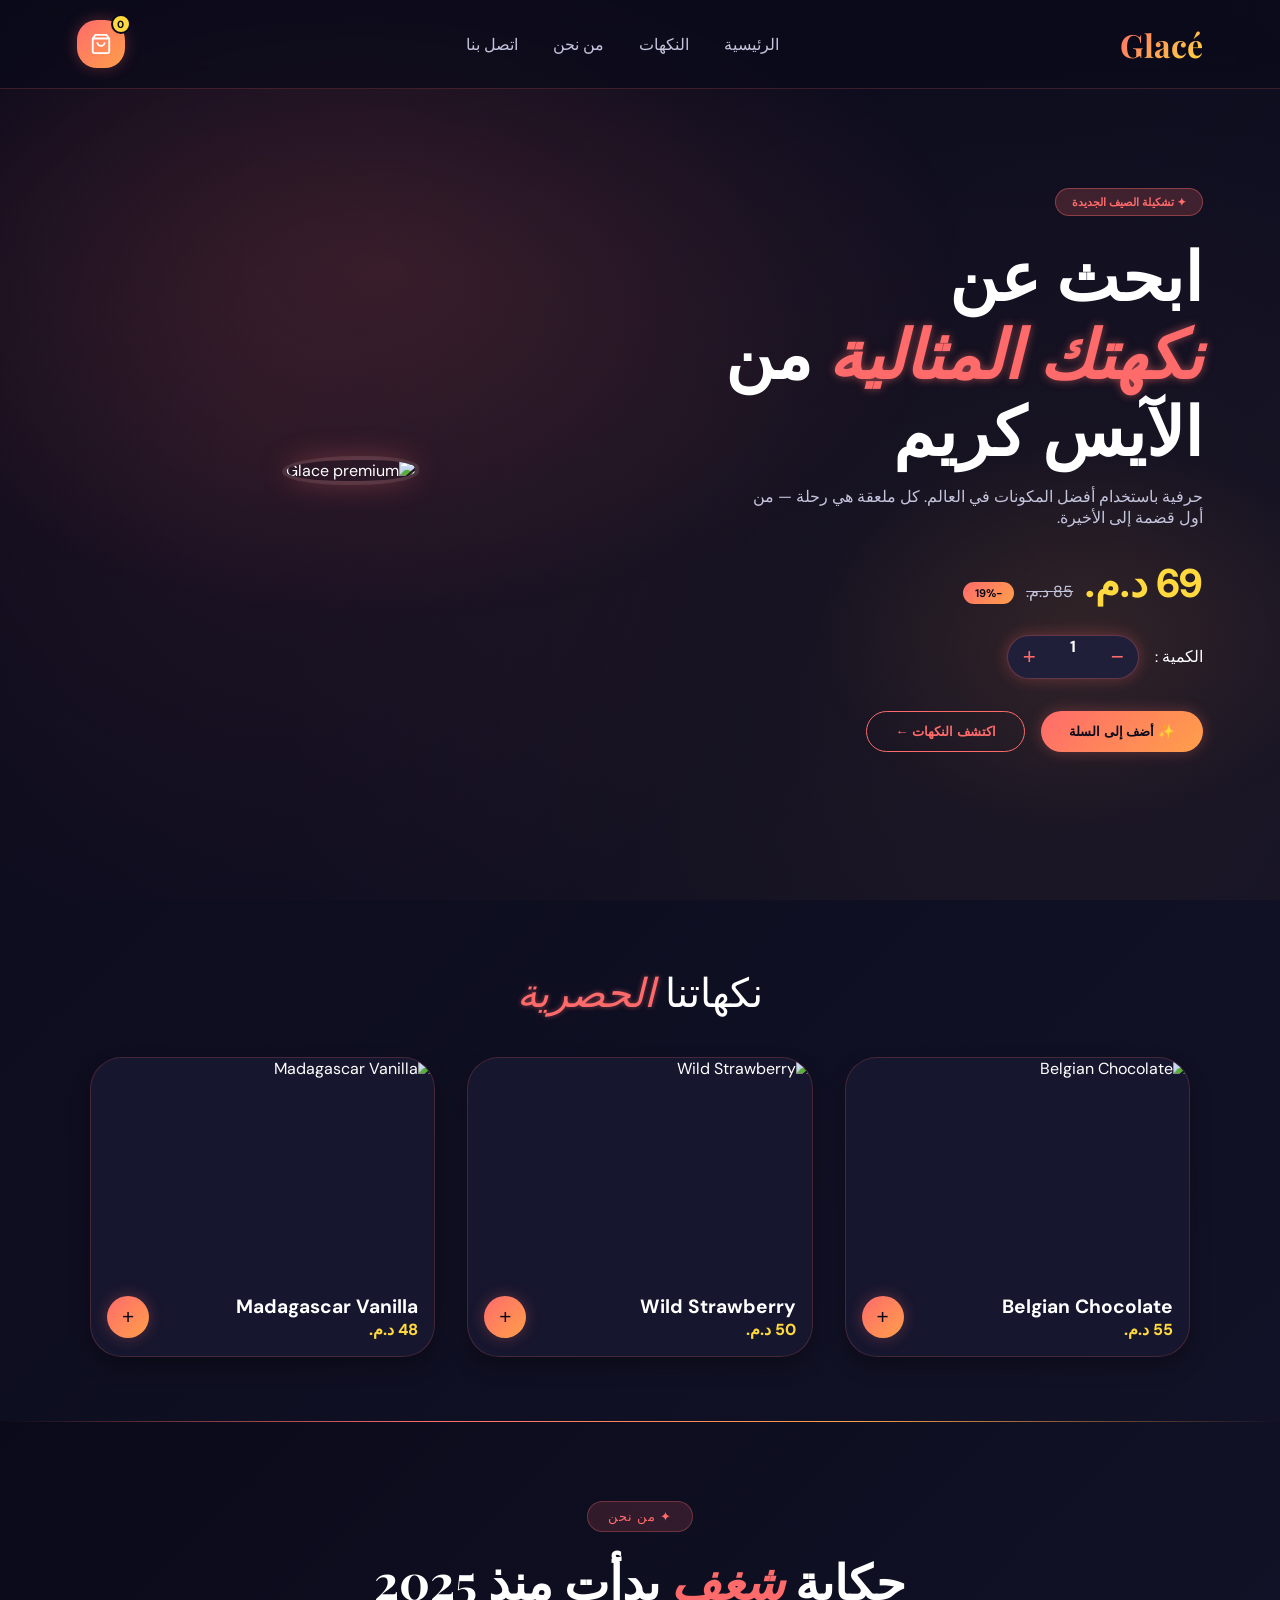
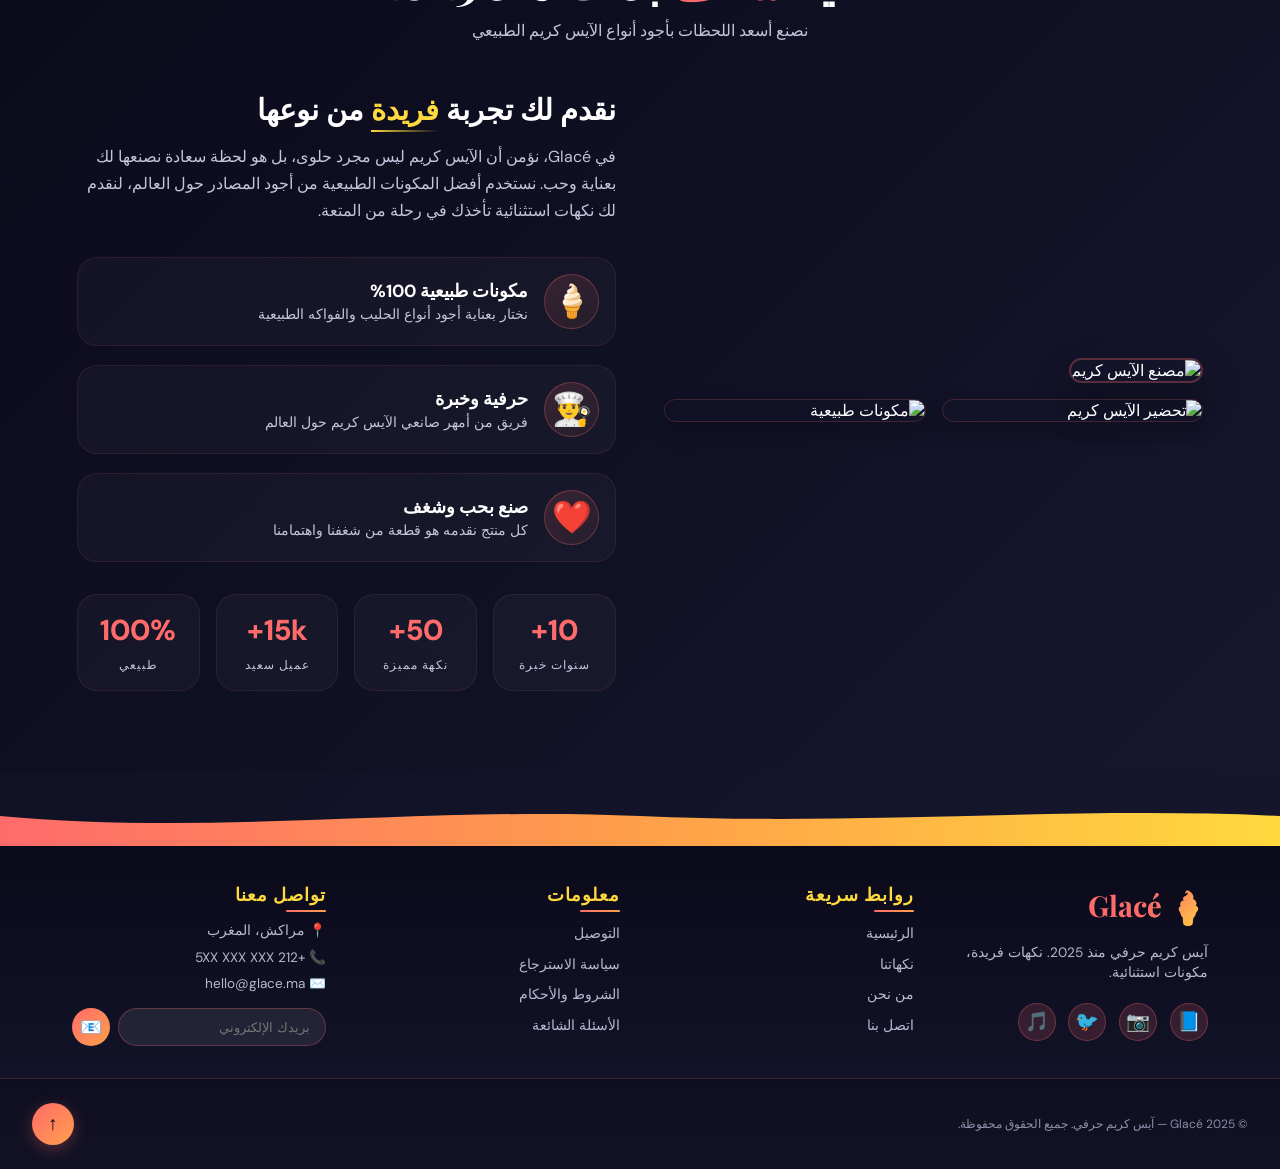
==== commit 093593f4: "Update cart.html" ====
--- a/cart.html
+++ b/cart.html
@@ -3,11 +3,10 @@
 <head>
   <meta charset="UTF-8">
   <meta name="viewport" content="width=device-width, initial-scale=1.0, viewport-fit=cover">
-  <meta name="description" content="سلة التسوق - Glacé آيس كريم فاخر">
-  <title>Glacé | سلة التسوق</title>
+  <meta name="description" content="Glacé – آيس كريم فاخر. نكهات طبيعية وحرفية عالية الجودة">
+  <title>Glacé | آيس كريم فاخر</title>
   <link href="https://fonts.googleapis.com/css2?family=Playfair+Display:ital,wght@0,400;0,500;0,600;0,700;1,400;1,700&family=DM+Sans:wght@300;400;500;600;700;800&display=swap" rel="stylesheet">
   <style>
-    /* ========== RESET & VARIABLES ========== */
     * {
       margin: 0;
       padding: 0;
@@ -15,25 +14,26 @@
     }
 
     :root {
-      --bg-dark: #0D0B1A;
-      --bg-card: #1A163B;
-      --bg-elevated: #221F44;
-      --neon-pink: #FF6B6B;
-      --neon-orange: #FF8E53;
-      --neon-gold: #FFD166;
-      --neon-green: #06D6A0;
-      --text-white: #FFFFFF;
-      --text-light: #B8B8D0;
-      --shadow-neon: 0 0 15px rgba(255, 107, 107, 0.3);
-      --shadow-neon-gold: 0 0 15px rgba(255, 209, 102, 0.3);
+      --bg-dark: #0a0a1a;
+      --bg-card: #16162e;
+      --bg-elevated: #1f1f3a;
+      --pink: #ff6b6b;
+      --pink-light: #ff8e8e;
+      --orange: #ff9f4a;
+      --gold: #ffd93d;
+      --green: #6bcb77;
+      --text-white: #ffffff;
+      --text-light: #c4c4dd;
+      --shadow-pink: 0 0 15px rgba(255, 107, 107, 0.3);
+      --shadow-gold: 0 0 15px rgba(255, 217, 61, 0.3);
       --transition: all 0.3s cubic-bezier(0.2, 0.9, 0.4, 1.1);
     }
 
     body {
       font-family: 'DM Sans', sans-serif;
-      background: linear-gradient(135deg, #0D0B1A 0%, #1A163B 100%);
+      background: linear-gradient(135deg, #0a0a1a 0%, #16162e 100%);
       color: var(--text-white);
-      min-height: 100vh;
+      overflow-x: hidden;
       position: relative;
     }
 
@@ -44,284 +44,536 @@
       left: 0;
       width: 100%;
       height: 100%;
-      background: radial-gradient(circle at 20% 50%, rgba(123, 44, 191, 0.1) 0%, transparent 50%),
-                  radial-gradient(circle at 80% 80%, rgba(255, 107, 107, 0.08) 0%, transparent 60%);
+      background: radial-gradient(circle at 20% 50%, rgba(255, 107, 107, 0.08) 0%, transparent 50%),
+                  radial-gradient(circle at 80% 80%, rgba(255, 159, 74, 0.06) 0%, transparent 60%);
       pointer-events: none;
       z-index: -1;
     }
 
-    /* ========== HEADER ========== */
-    .cart-header-page {
-      display: flex;
-      justify-content: space-between;
-      align-items: center;
-      padding: 1.5rem 6vw;
-      background: rgba(13, 11, 26, 0.8);
-      backdrop-filter: blur(12px);
-      border-bottom: 1px solid rgba(255, 107, 107, 0.3);
-      position: sticky;
+    /* ========== LOADER ========== */
+    #loader {
+      position: fixed;
       top: 0;
-      z-index: 100;
-    }
-    .cart-header-page h1 {
+      left: 0;
+      width: 100%;
+      height: 100%;
+      background: var(--bg-dark);
+      z-index: 10000;
+      display: flex;
+      align-items: center;
+      justify-content: center;
+      flex-direction: column;
+      gap: 1.5rem;
+      transition: opacity 0.4s ease, visibility 0.4s ease;
+      opacity: 1;
+      visibility: visible;
+    }
+    #loader.hide-loader {
+      opacity: 0;
+      visibility: hidden;
+      pointer-events: none;
+    }
+    .loader-logo {
       font-family: 'Playfair Display', serif;
-      font-size: 1.8rem;
-      background: linear-gradient(135deg, var(--neon-pink), var(--neon-gold));
+      font-size: 3.5rem;
+      font-weight: 700;
+      font-style: italic;
+      background: linear-gradient(135deg, var(--pink), var(--orange));
       -webkit-background-clip: text;
       background-clip: text;
       color: transparent;
-    }
-    .back-home {
-      background: linear-gradient(135deg, var(--neon-pink), var(--neon-orange));
+      animation: pulseGlow 1.2s infinite;
+    }
+    @keyframes pulseGlow {
+      0%,100% { text-shadow: 0 0 5px var(--pink); }
+      50% { text-shadow: 0 0 25px var(--orange); }
+    }
+    .loader-spinner {
+      width: 50px;
+      height: 50px;
+      border: 3px solid rgba(255,255,255,0.1);
+      border-top: 3px solid var(--pink);
+      border-right: 3px solid var(--orange);
+      border-radius: 50%;
+      animation: spin 0.8s linear infinite;
+    }
+    @keyframes spin { to { transform: rotate(360deg); } }
+    .skip-loader-btn {
+      margin-top: 1rem;
+      background: rgba(255, 255, 255, 0.1);
+      border: 1px solid var(--pink);
+      color: var(--pink);
+      padding: 8px 24px;
+      border-radius: 40px;
+      cursor: pointer;
+      font-size: 0.8rem;
+      font-weight: 500;
+      transition: 0.2s;
+    }
+    .skip-loader-btn:hover {
+      background: var(--pink);
       color: var(--bg-dark);
+      transform: scale(1.02);
+    }
+
+    /* ========== NAVBAR ========== */
+    nav {
+      position: fixed;
+      top: 0;
+      left: 0;
+      right: 0;
+      display: flex;
+      justify-content: space-between;
+      align-items: center;
+      padding: 20px 6vw;
+      z-index: 500;
+      transition: var(--transition);
+      background: rgba(10, 10, 26, 0.7);
+      backdrop-filter: blur(12px);
+      border-bottom: 1px solid rgba(255, 107, 107, 0.2);
+    }
+    nav.scrolled {
+      background: rgba(10, 10, 26, 0.95);
+      padding: 12px 6vw;
+      border-bottom: 1px solid var(--pink);
+    }
+    .logo {
+      font-family: 'Playfair Display', serif;
+      font-size: 2rem;
+      font-weight: 700;
+      background: linear-gradient(135deg, var(--pink), var(--gold));
+      -webkit-background-clip: text;
+      background-clip: text;
+      color: transparent;
       text-decoration: none;
-      padding: 10px 24px;
-      border-radius: 40px;
-      font-weight: 600;
-      display: flex;
-      align-items: center;
-      gap: 8px;
-      transition: var(--transition);
-      box-shadow: var(--shadow-neon);
-    }
-    .back-home:hover {
-      transform: translateX(-5px);
-      box-shadow: 0 0 20px var(--neon-pink);
-    }
-
-    /* ========== MAIN CONTENT ========== */
-    .cart-main {
-      max-width: 1300px;
-      margin: 0 auto;
-      padding: 2rem 6vw;
-    }
-    .cart-grid {
-      display: grid;
-      grid-template-columns: 1fr 380px;
-      gap: 2rem;
-    }
-
-    /* ========== CART ITEMS SECTION ========== */
-    .cart-items-section {
-      background: rgba(26, 22, 59, 0.6);
-      backdrop-filter: blur(10px);
-      border-radius: 32px;
-      padding: 1.5rem;
-      border: 1px solid rgba(255, 107, 107, 0.2);
-    }
-    .cart-items-title {
-      display: grid;
-      grid-template-columns: 3fr 1fr 1fr 0.5fr;
-      padding: 0 1rem 1rem 1rem;
-      border-bottom: 1px solid rgba(255, 255, 255, 0.1);
-      margin-bottom: 1rem;
-      color: var(--neon-gold);
-      font-weight: 600;
-      font-size: 0.85rem;
-    }
-    .cart-item {
-      display: grid;
-      grid-template-columns: 3fr 1fr 1fr 0.5fr;
-      align-items: center;
-      padding: 1rem;
-      background: rgba(255, 255, 255, 0.03);
-      border-radius: 20px;
-      margin-bottom: 0.8rem;
-      transition: var(--transition);
-      animation: fadeInUp 0.4s ease;
-    }
-    @keyframes fadeInUp {
-      from { opacity: 0; transform: translateY(15px); }
-      to { opacity: 1; transform: translateY(0); }
-    }
-    .cart-item:hover {
-      background: rgba(255, 107, 107, 0.08);
-      transform: translateX(-5px);
-    }
-    .cart-item-product {
-      display: flex;
-      align-items: center;
-      gap: 1rem;
-    }
-    .cart-item-img {
-      width: 60px;
-      height: 60px;
-      border-radius: 16px;
-      object-fit: cover;
-      box-shadow: 0 4px 12px rgba(0,0,0,0.2);
-    }
-    .cart-item-name {
-      font-weight: 600;
-    }
-    .cart-item-price {
-      color: var(--neon-gold);
-      font-weight: 700;
-    }
-    .cart-item-quantity {
-      display: flex;
-      align-items: center;
-      gap: 8px;
-    }
-    .qty-btn-cart {
-      background: rgba(255, 107, 107, 0.2);
-      border: none;
-      width: 32px;
-      height: 32px;
-      border-radius: 50%;
-      color: var(--neon-pink);
-      font-weight: bold;
-      font-size: 1.2rem;
-      cursor: pointer;
-      transition: 0.2s;
-    }
-    .qty-btn-cart:hover {
-      background: var(--neon-pink);
-      color: var(--bg-dark);
-      transform: scale(1.05);
-    }
-    .cart-item-total {
-      font-weight: 700;
-      color: var(--neon-green);
-    }
-    .remove-item-btn {
-      background: none;
-      border: none;
-      font-size: 1.3rem;
-      cursor: pointer;
+    }
+    .nav-links {
+      display: flex;
+      gap: 2.2rem;
+      list-style: none;
+    }
+    .nav-links a {
+      text-decoration: none;
+      font-weight: 500;
       color: var(--text-light);
       transition: 0.2s;
-    }
-    .remove-item-btn:hover {
-      color: var(--neon-pink);
-      transform: scale(1.1);
-    }
-    .empty-cart {
+      position: relative;
+    }
+    .nav-links a::after {
+      content: '';
+      position: absolute;
+      bottom: -6px;
+      right: 0;
+      width: 0%;
+      height: 2px;
+      background: var(--pink);
+      transition: 0.25s;
+      box-shadow: var(--shadow-pink);
+    }
+    .nav-links a:hover::after { width: 100%; }
+    .nav-links a:hover { color: var(--pink); }
+    .cart-icon {
+      background: linear-gradient(135deg, var(--pink), var(--orange));
+      border: none;
+      width: 48px;
+      height: 48px;
+      border-radius: 20px;
+      display: flex;
+      align-items: center;
+      justify-content: center;
+      cursor: pointer;
+      position: relative;
+      transition: var(--transition);
+      box-shadow: var(--shadow-pink);
+      text-decoration: none;
+    }
+    .cart-icon:hover { transform: scale(1.08); box-shadow: 0 0 20px var(--pink); }
+    .cart-count {
+      position: absolute;
+      top: -6px;
+      right: -6px;
+      background: var(--gold);
+      color: var(--bg-dark);
+      font-size: 0.65rem;
+      font-weight: 800;
+      min-width: 20px;
+      height: 20px;
+      border-radius: 20px;
+      display: flex;
+      align-items: center;
+      justify-content: center;
+      border: 2px solid var(--bg-dark);
+    }
+
+    /* ========== HERO SECTION ========== */
+    .hero {
+      min-height: 100vh;
+      display: grid;
+      grid-template-columns: 1fr 1fr;
+      align-items: center;
+      padding: 120px 6vw 80px;
+      gap: 2rem;
+      position: relative;
+    }
+    .hero-bg {
+      position: absolute;
+      inset: 0;
+      background: radial-gradient(ellipse 70% 60% at 30% 30%, rgba(255, 107, 107, 0.15) 0%, transparent 65%),
+                  radial-gradient(ellipse 40% 40% at 85% 70%, rgba(255, 159, 74, 0.1) 0%, transparent 55%);
+      z-index: 0;
+    }
+    .hero-content { position: relative; z-index: 2; }
+    .badge {
+      display: inline-block;
+      background: rgba(255, 107, 107, 0.2);
+      backdrop-filter: blur(4px);
+      padding: 6px 16px;
+      border-radius: 60px;
+      font-size: 0.7rem;
+      font-weight: 700;
+      color: var(--pink);
+      margin-bottom: 1.2rem;
+      border: 1px solid rgba(255, 107, 107, 0.4);
+    }
+    .hero h1 {
+      font-family: 'Playfair Display', serif;
+      font-size: clamp(2.5rem, 6vw, 4.2rem);
+      line-height: 1.15;
+    }
+    .hero h1 em { color: var(--pink); font-style: italic; text-shadow: 0 0 8px rgba(255,107,107,0.5); }
+    .hero-desc {
+      color: var(--text-light);
+      max-width: 450px;
+      margin: 1.2rem 0 1.8rem;
+    }
+    .price-row {
+      display: flex;
+      gap: 12px;
+      align-items: baseline;
+      margin-bottom: 1.6rem;
+    }
+    .price-main {
+      font-size: 2.5rem;
+      font-weight: 800;
+      color: var(--gold);
+    }
+    .price-old {
+      text-decoration: line-through;
+      color: var(--text-light);
+    }
+    .price-discount {
+      background: linear-gradient(135deg, var(--pink), var(--orange));
+      padding: 4px 12px;
+      border-radius: 40px;
+      font-size: 0.7rem;
+      color: var(--bg-dark);
+      font-weight: bold;
+    }
+    .qty-row {
+      display: flex;
+      align-items: center;
+      gap: 1rem;
+      margin-bottom: 2rem;
+    }
+    .qty-ctrl {
+      display: flex;
+      background: var(--bg-elevated);
+      border-radius: 80px;
+      border: 1px solid rgba(255, 107, 107, 0.3);
+      box-shadow: var(--shadow-pink);
+    }
+    .qty-btn {
+      width: 42px;
+      height: 42px;
+      border: none;
+      background: transparent;
+      font-size: 1.4rem;
+      cursor: pointer;
+      color: var(--pink);
+    }
+    .qty-num {
+      width: 46px;
       text-align: center;
-      padding: 3rem;
-      color: var(--text-light);
-    }
-    .empty-cart-icon {
-      font-size: 4rem;
-      margin-bottom: 1rem;
-    }
-
-    /* ========== CART SUMMARY SECTION ========== */
-    .cart-summary {
-      background: rgba(26, 22, 59, 0.6);
-      backdrop-filter: blur(10px);
-      border-radius: 32px;
-      padding: 1.5rem;
-      border: 1px solid rgba(255, 107, 107, 0.2);
-      position: sticky;
-      top: 100px;
-      height: fit-content;
-    }
-    .summary-title {
-      font-family: 'Playfair Display', serif;
-      font-size: 1.4rem;
-      color: var(--neon-pink);
-      margin-bottom: 1.5rem;
-      text-align: center;
-    }
-    .summary-row {
-      display: flex;
-      justify-content: space-between;
-      margin-bottom: 1rem;
-      padding: 0.5rem 0;
-    }
-    .summary-total {
-      border-top: 1px solid rgba(255, 107, 107, 0.3);
-      padding-top: 1rem;
-      margin-top: 0.5rem;
-      font-size: 1.2rem;
-      font-weight: 800;
-      color: var(--neon-gold);
-    }
-    .coupon-section {
-      margin: 1.5rem 0;
-      display: flex;
-      gap: 10px;
-    }
-    .coupon-input {
-      flex: 1;
-      background: rgba(255, 255, 255, 0.08);
-      border: 1px solid rgba(255, 107, 107, 0.3);
+      font-weight: 700;
+      color: white;
+    }
+    .cta-group {
+      display: flex;
+      gap: 1rem;
+      flex-wrap: wrap;
+    }
+    .btn-primary {
+      background: linear-gradient(135deg, var(--pink), var(--orange));
+      color: var(--bg-dark);
+      border: none;
+      padding: 12px 28px;
       border-radius: 60px;
-      padding: 12px 18px;
-      color: white;
-      font-family: inherit;
-      outline: none;
-      transition: 0.2s;
-    }
-    .coupon-input:focus {
-      border-color: var(--neon-pink);
-      box-shadow: var(--shadow-neon);
-    }
-    .apply-coupon {
-      background: linear-gradient(135deg, var(--neon-pink), var(--neon-orange));
-      border: none;
-      padding: 0 24px;
-      border-radius: 60px;
-      color: var(--bg-dark);
       font-weight: 700;
       cursor: pointer;
-      transition: 0.2s;
-    }
-    .apply-coupon:hover {
-      transform: scale(0.98);
-      box-shadow: var(--shadow-neon);
-    }
-    .clear-cart-btn {
-      width: 100%;
+      transition: var(--transition);
+      box-shadow: var(--shadow-pink);
+    }
+    .btn-primary:hover { transform: translateY(-3px); box-shadow: 0 0 25px var(--pink); }
+    .btn-outline {
       background: transparent;
-      border: 1px solid rgba(255, 107, 107, 0.5);
-      color: var(--neon-pink);
-      padding: 12px;
+      border: 1.5px solid var(--pink);
+      padding: 12px 28px;
       border-radius: 60px;
       font-weight: 600;
       cursor: pointer;
-      margin: 10px 0;
+      color: var(--pink);
       transition: 0.2s;
     }
-    .clear-cart-btn:hover {
-      background: rgba(255, 107, 107, 0.1);
-      transform: translateY(-2px);
-    }
-    .whatsapp-order-cart {
+    .btn-outline:hover { background: rgba(255, 107, 107, 0.1); transform: translateY(-2px); }
+    .hero-visual { position: relative; z-index: 2; text-align: center; }
+    .hero-img {
       width: 100%;
-      background: #25D366;
-      color: white;
+      max-width: 380px;
+      border-radius: 60% 40% 50% 50%;
+      box-shadow: 0 0 30px rgba(255, 107, 107, 0.4), 0 0 0 4px rgba(255,255,255,0.1);
+      transition: transform 0.4s;
+      animation: floatImg 5s ease-in-out infinite;
+    }
+    @keyframes floatImg {
+      0%,100% { transform: translateY(0px); }
+      50% { transform: translateY(-15px); }
+    }
+
+    /* ========== PRODUCTS SECTION ========== */
+    .products {
+      padding: 4rem 6vw;
+      background: transparent;
+    }
+    .section-title {
+      text-align: center;
+      font-family: 'Playfair Display', serif;
+      font-size: 2.5rem;
+      margin-bottom: 2.5rem;
+    }
+    .section-title span { color: var(--pink); font-style: italic; text-shadow: 0 0 5px rgba(255,107,107,0.5); }
+    .card-grid {
+      display: grid;
+      grid-template-columns: repeat(auto-fit, minmax(260px, 1fr));
+      gap: 2rem;
+      max-width: 1100px;
+      margin: 0 auto;
+    }
+    .card {
+      background: var(--bg-card);
+      border-radius: 32px;
+      overflow: hidden;
+      box-shadow: 0 10px 20px rgba(0,0,0,0.3);
+      transition: var(--transition);
+      cursor: pointer;
+      border: 1px solid rgba(255, 107, 107, 0.2);
+    }
+    .card:hover {
+      transform: translateY(-10px);
+      box-shadow: 0 20px 40px rgba(255, 107, 107, 0.2);
+      border-color: var(--pink);
+    }
+    .card-img {
+      height: 220px;
+      overflow: hidden;
+    }
+    .card-img img {
+      width: 100%;
+      height: 100%;
+      object-fit: cover;
+      transition: transform 0.5s;
+    }
+    .card:hover .card-img img { transform: scale(1.1); }
+    .card-info {
+      padding: 1rem;
+      display: flex;
+      justify-content: space-between;
+      align-items: center;
+    }
+    .card-info h3 { font-size: 1.2rem; color: white; }
+    .card-price { font-weight: 800; color: var(--gold); }
+    .add-card {
+      background: linear-gradient(135deg, var(--pink), var(--orange));
       border: none;
-      padding: 14px;
-      border-radius: 60px;
-      font-weight: 700;
-      display: flex;
-      align-items: center;
-      justify-content: center;
-      gap: 10px;
-      cursor: pointer;
-      margin: 10px 0;
-      transition: 0.2s;
-    }
-    .whatsapp-order-cart:hover {
-      background: #128C7E;
-      transform: scale(0.98);
-    }
-    .checkout-cart-btn {
-      width: 100%;
-      background: linear-gradient(135deg, var(--neon-pink), var(--neon-orange));
+      width: 42px;
+      height: 42px;
+      border-radius: 50%;
       color: var(--bg-dark);
-      border: none;
-      padding: 14px;
-      border-radius: 60px;
-      font-weight: 700;
+      font-size: 1.3rem;
       cursor: pointer;
       transition: 0.2s;
-      box-shadow: var(--shadow-neon);
-    }
-    .checkout-cart-btn:hover {
-      transform: translateY(-2px);
-      filter: brightness(1.05);
+      box-shadow: var(--shadow-pink);
+    }
+    .add-card:hover { transform: rotate(90deg) scale(1.05); }
+
+    /* ========== ABOUT US SECTION ========== */
+    .about-us {
+      padding: 5rem 6vw;
+      background: linear-gradient(135deg, #0a0a1a 0%, #16162e 100%);
+      position: relative;
+      overflow: hidden;
+    }
+    .about-us::before {
+      content: '';
+      position: absolute;
+      top: 0;
+      left: 0;
+      right: 0;
+      height: 1px;
+      background: linear-gradient(90deg, transparent, var(--pink), var(--orange), transparent);
+    }
+    .about-container { max-width: 1200px; margin: 0 auto; }
+    .about-header { text-align: center; margin-bottom: 3rem; }
+    .about-badge {
+      display: inline-block;
+      background: rgba(255, 107, 107, 0.15);
+      border: 1px solid rgba(255, 107, 107, 0.3);
+      padding: 6px 20px;
+      border-radius: 40px;
+      font-size: 0.8rem;
+      color: var(--pink);
+      margin-bottom: 1rem;
+      letter-spacing: 1px;
+    }
+    .about-header h2 {
+      font-family: 'Playfair Display', serif;
+      font-size: clamp(2rem, 4vw, 3rem);
+      color: white;
+      margin-bottom: 0.5rem;
+    }
+    .about-header h2 span { color: var(--pink); font-style: italic; }
+    .about-header p { color: var(--text-light); font-size: 1rem; }
+    .about-grid {
+      display: grid;
+      grid-template-columns: 1fr 1fr;
+      gap: 3rem;
+      align-items: center;
+    }
+    .about-image { position: relative; }
+    .about-img-main {
+      width: 100%;
+      border-radius: 32px;
+      box-shadow: 0 20px 40px rgba(0,0,0,0.3);
+      transition: transform 0.4s;
+      border: 2px solid rgba(255, 107, 107, 0.3);
+    }
+    .about-img-main:hover {
+      transform: scale(1.02);
+      border-color: var(--pink);
+    }
+    .about-image-small {
+      display: flex;
+      gap: 1rem;
+      margin-top: 1rem;
+    }
+    .about-image-small img {
+      width: calc(50% - 0.5rem);
+      border-radius: 20px;
+      box-shadow: 0 10px 20px rgba(0,0,0,0.2);
+      transition: all 0.3s;
+      border: 1px solid rgba(255, 107, 107, 0.2);
+    }
+    .about-image-small img:hover {
+      transform: translateY(-5px);
+      border-color: var(--pink);
+    }
+    .about-content h3 {
+      font-family: 'Playfair Display', serif;
+      font-size: 1.8rem;
+      color: white;
+      margin-bottom: 1rem;
+    }
+    .about-content h3 .highlight {
+      color: var(--gold);
+      position: relative;
+      display: inline-block;
+    }
+    .about-content h3 .highlight::after {
+      content: '';
+      position: absolute;
+      bottom: -5px;
+      left: 0;
+      right: 0;
+      height: 2px;
+      background: linear-gradient(90deg, var(--gold), transparent);
+    }
+    .about-content > p {
+      color: var(--text-light);
+      line-height: 1.7;
+      margin-bottom: 2rem;
+    }
+    .about-features {
+      display: flex;
+      flex-direction: column;
+      gap: 1.2rem;
+      margin-bottom: 2rem;
+    }
+    .feature {
+      display: flex;
+      align-items: center;
+      gap: 1rem;
+      background: rgba(255, 255, 255, 0.03);
+      padding: 1rem;
+      border-radius: 20px;
+      transition: 0.3s;
+      border: 1px solid rgba(255, 107, 107, 0.1);
+    }
+    .feature:hover {
+      background: rgba(255, 107, 107, 0.05);
+      border-color: rgba(255, 107, 107, 0.3);
+      transform: translateX(-5px);
+    }
+    .feature-icon {
+      font-size: 2rem;
+      width: 55px;
+      height: 55px;
+      background: linear-gradient(135deg, rgba(255, 107, 107, 0.15), rgba(255, 159, 74, 0.05));
+      border-radius: 50%;
+      display: flex;
+      align-items: center;
+      justify-content: center;
+      border: 1px solid rgba(255, 107, 107, 0.3);
+    }
+    .feature-text h4 { color: white; font-size: 1.1rem; margin-bottom: 0.25rem; }
+    .feature-text p { color: var(--text-light); font-size: 0.85rem; }
+    .about-stats {
+      display: grid;
+      grid-template-columns: repeat(4, 1fr);
+      gap: 1rem;
+      margin-top: 1.5rem;
+    }
+    .stat {
+      text-align: center;
+      background: rgba(255, 255, 255, 0.03);
+      padding: 1rem;
+      border-radius: 20px;
+      transition: 0.3s;
+      border: 1px solid rgba(255, 107, 107, 0.1);
+    }
+    .stat:hover {
+      transform: translateY(-5px);
+      background: rgba(255, 107, 107, 0.08);
+      border-color: var(--pink);
+    }
+    .stat-number {
+      display: block;
+      font-size: 1.8rem;
+      font-weight: 800;
+      color: var(--pink);
+      margin-bottom: 0.25rem;
+    }
+    .stat-label {
+      font-size: 0.75rem;
+      color: var(--text-light);
+      letter-spacing: 1px;
+    }
+    .about-us {
+      opacity: 0;
+      transform: translateY(30px);
+      transition: opacity 0.7s ease, transform 0.7s ease;
+    }
+    .about-us.visible {
+      opacity: 1;
+      transform: translateY(0);
     }
 
     /* ========== TOAST ========== */
@@ -331,154 +583,367 @@
       left: 50%;
       transform: translateX(-50%) translateY(80px);
       background: var(--bg-elevated);
-      color: var(--neon-pink);
-      padding: 12px 28px;
+      color: var(--pink);
+      padding: 10px 24px;
       border-radius: 40px;
       z-index: 3000;
       transition: 0.3s;
       opacity: 0;
-      border: 1px solid var(--neon-pink);
+      border: 1px solid var(--pink);
       backdrop-filter: blur(10px);
-      font-weight: 500;
     }
     .toast.show {
       transform: translateX(-50%) translateY(0);
       opacity: 1;
     }
 
-    /* ========== RESPONSIVE ========== */
-    @media (max-width: 900px) {
-      .cart-grid {
+    /* ========== FOOTER ========== */
+    .new-footer {
+      background: linear-gradient(180deg, #0a0a1a 0%, #16162e 100%);
+      position: relative;
+      margin-top: 4rem;
+      border-top: 1px solid rgba(255, 107, 107, 0.3);
+    }
+    .footer-wave {
+      line-height: 0;
+      position: absolute;
+      top: -40px;
+      left: 0;
+      right: 0;
+    }
+    .footer-wave svg { width: 100%; height: 50px; }
+    .footer-container {
+      max-width: 1200px;
+      margin: 0 auto;
+      padding: 3rem 2rem 2rem;
+      display: grid;
+      grid-template-columns: repeat(auto-fit, minmax(220px, 1fr));
+      gap: 2.5rem;
+    }
+    .footer-logo {
+      font-family: 'Playfair Display', serif;
+      font-size: 1.8rem;
+      font-weight: 700;
+      margin-bottom: 1rem;
+      display: flex;
+      align-items: center;
+      gap: 6px;
+    }
+    .footer-logo-icon { font-size: 2rem; animation: bounce 2s infinite; }
+    @keyframes bounce {
+      0%,100% { transform: translateY(0); }
+      50% { transform: translateY(-5px); }
+    }
+    .footer-logo span:first-of-type {
+      background: linear-gradient(135deg, var(--pink), var(--gold));
+      -webkit-background-clip: text;
+      background-clip: text;
+      color: transparent;
+    }
+    .footer-logo span:last-of-type { color: var(--pink); }
+    .footer-desc {
+      color: #B8B8D0;
+      font-size: 0.85rem;
+      line-height: 1.5;
+      margin-bottom: 1.2rem;
+    }
+    .footer-social { display: flex; gap: 0.8rem; }
+    .social-icon {
+      width: 38px;
+      height: 38px;
+      background: rgba(255, 107, 107, 0.15);
+      border-radius: 50%;
+      display: flex;
+      align-items: center;
+      justify-content: center;
+      text-decoration: none;
+      font-size: 1.2rem;
+      transition: all 0.3s;
+      border: 1px solid rgba(255, 107, 107, 0.3);
+      color: var(--orange);
+    }
+    .social-icon:hover {
+      background: var(--pink);
+      color: #0a0a1a;
+      transform: translateY(-3px);
+      box-shadow: 0 0 15px rgba(255, 107, 107, 0.5);
+    }
+    .footer-column h4 {
+      color: var(--gold);
+      font-size: 1.1rem;
+      margin-bottom: 1rem;
+      letter-spacing: 1px;
+      position: relative;
+      display: inline-block;
+    }
+    .footer-column h4::after {
+      content: '';
+      position: absolute;
+      bottom: -6px;
+      right: 0;
+      width: 40px;
+      height: 2px;
+      background: linear-gradient(90deg, var(--pink), var(--orange));
+      border-radius: 2px;
+    }
+    .footer-column ul { list-style: none; }
+    .footer-column ul li { margin-bottom: 0.6rem; }
+    .footer-column ul li a {
+      color: #B8B8D0;
+      text-decoration: none;
+      font-size: 0.85rem;
+      transition: 0.2s;
+    }
+    .footer-column ul li a:hover {
+      color: var(--pink);
+      padding-right: 5px;
+    }
+    .contact-list li {
+      color: #B8B8D0;
+      font-size: 0.85rem;
+      margin-bottom: 0.6rem;
+      display: flex;
+      align-items: center;
+      gap: 6px;
+    }
+    .newsletter {
+      display: flex;
+      margin-top: 1rem;
+      gap: 0.5rem;
+    }
+    .newsletter input {
+      flex: 1;
+      background: rgba(255, 255, 255, 0.08);
+      border: 1px solid rgba(255, 107, 107, 0.3);
+      border-radius: 60px;
+      padding: 8px 15px;
+      color: white;
+      font-size: 0.8rem;
+      outline: none;
+      transition: 0.2s;
+    }
+    .newsletter input:focus {
+      border-color: var(--pink);
+      box-shadow: 0 0 8px rgba(255, 107, 107, 0.3);
+    }
+    .newsletter button {
+      background: linear-gradient(135deg, var(--pink), var(--orange));
+      border: none;
+      width: 38px;
+      height: 38px;
+      border-radius: 50%;
+      cursor: pointer;
+      font-size: 1.1rem;
+      transition: 0.2s;
+      display: flex;
+      align-items: center;
+      justify-content: center;
+    }
+    .newsletter button:hover {
+      transform: scale(1.05);
+      box-shadow: 0 0 12px var(--pink);
+    }
+    .footer-bottom {
+      border-top: 1px solid rgba(255, 107, 107, 0.2);
+      padding: 1.5rem 2rem;
+      display: flex;
+      justify-content: space-between;
+      align-items: center;
+      flex-wrap: wrap;
+      gap: 1rem;
+      background: rgba(0, 0, 0, 0.2);
+    }
+    .footer-bottom p { color: #8E8EAA; font-size: 0.75rem; }
+    .back-to-top {
+      background: linear-gradient(135deg, var(--pink), var(--orange));
+      border: none;
+      width: 42px;
+      height: 42px;
+      border-radius: 50%;
+      cursor: pointer;
+      font-size: 1.2rem;
+      transition: 0.3s;
+      box-shadow: 0 4px 15px rgba(255, 107, 107, 0.3);
+      color: #0a0a1a;
+      font-weight: bold;
+    }
+    .back-to-top:hover {
+      transform: translateY(-3px);
+      box-shadow: 0 8px 25px rgba(255, 107, 107, 0.5);
+    }
+
+    @media (max-width: 860px) {
+      .hero {
         grid-template-columns: 1fr;
-      }
-      .cart-items-title {
-        display: none;
-      }
-      .cart-item {
+        text-align: center;
+      }
+      .nav-links { display: none; }
+      .hero-desc, .price-row, .qty-row, .cta-group {
+        justify-content: center;
+        margin-left: auto;
+        margin-right: auto;
+      }
+      .hero-desc { max-width: 100%; }
+      .hero-img { max-width: 280px; }
+      .about-grid {
         grid-template-columns: 1fr;
-        gap: 12px;
+        gap: 2rem;
+      }
+      .about-stats {
+        grid-template-columns: repeat(2, 1fr);
+      }
+      .about-image-small {
+        flex-direction: column;
+      }
+      .about-image-small img { width: 100%; }
+      .footer-container {
+        grid-template-columns: 1fr;
         text-align: center;
-      }
-      .cart-item-product {
-        justify-content: center;
-      }
-      .cart-item-quantity {
-        justify-content: center;
-      }
-      .cart-summary {
-        position: static;
-      }
-      .cart-header-page {
-        flex-direction: column;
-        gap: 1rem;
-        text-align: center;
-      }
+        gap: 1.5rem;
+      }
+      .footer-column h4::after {
+        left: 50%;
+        right: auto;
+        transform: translateX(-50%);
+      }
+      .footer-social { justify-content: center; }
+      .footer-bottom { flex-direction: column; text-align: center; }
+      .newsletter { justify-content: center; }
     }
   </style>
 </head>
 <body>
 
-<!-- HEADER -->
-<div class="cart-header-page">
-  <h1>🛒 سلة التسوق</h1>
-  <a href="index.html" class="back-home">← العودة إلى المتجر</a>
+<!-- LOADER -->
+<div id="loader">
+  <div class="loader-logo">Glacé</div>
+  <div class="loader-spinner"></div>
+  <button class="skip-loader-btn" id="skipLoaderBtn">تخطي →</button>
 </div>
 
-<!-- MAIN CONTENT -->
-<div class="cart-main">
-  <div class="cart-grid">
-    <!-- CART ITEMS -->
-    <div class="cart-items-section">
-      <div class="cart-items-title">
-        <span>المنتج</span>
-        <span>السعر</span>
-        <span>الكمية</span>
-        <span>الإجمالي</span>
+<!-- TOAST -->
+<div class="toast" id="toastMsg">✓ تمت الإضافة</div>
+
+<!-- NAVBAR -->
+<nav id="navbar">
+  <a href="#" class="logo">Glac<span>é</span></a>
+  <ul class="nav-links">
+    <li><a href="#hero">الرئيسية</a></li>
+    <li><a href="#products">النكهات</a></li>
+    <li><a href="#about">من نحن</a></li>
+    <li><a href="#contact">اتصل بنا</a></li>
+  </ul>
+  <a href="cart.html" class="cart-icon" id="cartLink">
+    <svg width="22" height="22" viewBox="0 0 24 24" fill="none" stroke="white" stroke-width="2">
+      <path d="M6 2 3 6v14a2 2 0 0 0 2 2h14a2 2 0 0 0 2-2V6l-3-4zM3 6h18M16 10a4 4 0 0 1-8 0"/>
+    </svg>
+    <span class="cart-count" id="cartCount">0</span>
+  </a>
+</nav>
+
+<!-- HERO SECTION -->
+<section id="hero" class="hero">
+  <div class="hero-bg"></div>
+  <div class="hero-content">
+    <div class="badge">✦ تشكيلة الصيف الجديدة</div>
+    <h1>ابحث عن<br><em>نكهتك المثالية</em> من الآيس كريم</h1>
+    <p class="hero-desc">حرفية باستخدام أفضل المكونات في العالم. كل ملعقة هي رحلة — من أول قضمة إلى الأخيرة.</p>
+    <div class="price-row"><span class="price-main">69 د.م.</span><span class="price-old">85 د.م.</span><span class="price-discount">-19%</span></div>
+    <div class="qty-row"><span>الكمية :</span><div class="qty-ctrl"><button class="qty-btn" id="decrQty">−</button><span class="qty-num" id="qtyValue">1</span><button class="qty-btn" id="incrQty">+</button></div></div>
+    <div class="cta-group"><button class="btn-primary" id="heroAddBtn">✨ أضف إلى السلة</button><button class="btn-outline" id="scrollToProducts">اكتشف النكهات ←</button></div>
+  </div>
+  <div class="hero-visual">
+    <img class="hero-img" src="https://images.unsplash.com/photo-1501443762994-82bd5dace89a?w=600&q=80" alt="Glace premium">
+  </div>
+</section>
+
+<!-- PRODUCTS SECTION -->
+<section id="products" class="products">
+  <div class="section-title">نكهاتنا <span>الحصرية</span></div>
+  <div class="card-grid" id="productGrid"></div>
+</section>
+
+<!-- ABOUT US SECTION -->
+<section class="about-us" id="about">
+  <div class="about-container">
+    <div class="about-header">
+      <span class="about-badge">✦ من نحن</span>
+      <h2>حكاية <span>شغف</span> بدأت منذ 2025</h2>
+      <p>نصنع أسعد اللحظات بأجود أنواع الآيس كريم الطبيعي</p>
+    </div>
+    <div class="about-grid">
+      <div class="about-image">
+        <img src="https://images.unsplash.com/photo-1501443762994-82bd5dace89a?w=600&q=80" alt="مصنع الآيس كريم" class="about-img-main">
+        <div class="about-image-small">
+          <img src="https://images.unsplash.com/photo-1579952363873-27f3bade9f55?w=300&q=80" alt="تحضير الآيس كريم">
+          <img src="https://images.unsplash.com/photo-1551024506-0bccd828d307?w=300&q=80" alt="مكونات طبيعية">
+        </div>
       </div>
-      <div id="cartItemsContainer">
-        <div class="empty-cart">
-          <div class="empty-cart-icon">🍃</div>
-          <p>سلة التسوق فارغة</p>
-          <a href="index.html" style="color: var(--neon-pink); margin-top: 1rem; display: inline-block;">اكتشف النكهات →</a>
+      <div class="about-content">
+        <h3>نقدم لك تجربة <span class="highlight">فريدة</span> من نوعها</h3>
+        <p>في Glacé، نؤمن أن الآيس كريم ليس مجرد حلوى، بل هو لحظة سعادة نصنعها لك بعناية وحب. نستخدم أفضل المكونات الطبيعية من أجود المصادر حول العالم، لنقدم لك نكهات استثنائية تأخذك في رحلة من المتعة.</p>
+        <div class="about-features">
+          <div class="feature"><div class="feature-icon">🍦</div><div class="feature-text"><h4>مكونات طبيعية 100%</h4><p>نختار بعناية أجود أنواع الحليب والفواكه الطبيعية</p></div></div>
+          <div class="feature"><div class="feature-icon">👨‍🍳</div><div class="feature-text"><h4>حرفية وخبرة</h4><p>فريق من أمهر صانعي الآيس كريم حول العالم</p></div></div>
+          <div class="feature"><div class="feature-icon">❤️</div><div class="feature-text"><h4>صنع بحب وشغف</h4><p>كل منتج نقدمه هو قطعة من شغفنا واهتمامنا</p></div></div>
+        </div>
+        <div class="about-stats">
+          <div class="stat"><span class="stat-number">10+</span><span class="stat-label">سنوات خبرة</span></div>
+          <div class="stat"><span class="stat-number">50+</span><span class="stat-label">نكهة مميزة</span></div>
+          <div class="stat"><span class="stat-number">15k+</span><span class="stat-label">عميل سعيد</span></div>
+          <div class="stat"><span class="stat-number">100%</span><span class="stat-label">طبيعي</span></div>
         </div>
       </div>
     </div>
-
-    <!-- CART SUMMARY -->
-    <div class="cart-summary">
-      <div class="summary-title">📋 ملخص الطلب</div>
-      <div class="summary-row">
-        <span>المجموع الفرعي</span>
-        <span id="subtotal">0 د.م.</span>
-      </div>
-      <div class="summary-row">
-        <span>الخصم</span>
-        <span id="discountAmount">0 د.م.</span>
-      </div>
-      <div class="summary-row">
-        <span>الضريبة (20%)</span>
-        <span id="taxAmount">0 د.م.</span>
-      </div>
-      <div class="summary-row summary-total">
-        <span>الإجمالي النهائي</span>
-        <span id="totalPrice">0 د.م.</span>
-      </div>
-
-      <div class="coupon-section">
-        <input type="text" id="couponCode" class="coupon-input" placeholder="كود الخصم (GLACE10, GLACE20, WELCOME)">
-        <button id="applyCouponBtn" class="apply-coupon">تطبيق</button>
-      </div>
-
-      <button id="clearCartBtn" class="clear-cart-btn">🗑️ تفريغ السلة</button>
-      <button id="whatsappOrderCartBtn" class="whatsapp-order-cart">📱 طلب عبر واتساب</button>
-      <button id="checkoutCartBtn" class="checkout-cart-btn">💳 إتمام الشراء</button>
-    </div>
   </div>
-</div>
-
-<!-- TOAST -->
-<div class="toast" id="toastMsg">✓ تم التحديث</div>
+</section>
+
+<!-- FOOTER -->
+<footer class="new-footer" id="contact">
+  <div class="footer-wave"><svg viewBox="0 0 1440 80" preserveAspectRatio="none"><path d="M0,32 C240,64 480,16 720,32 C960,48 1200,16 1440,32 L1440,80 L0,80 Z" fill="url(#footerGradient)"></path><defs><linearGradient id="footerGradient" x1="0%" y1="0%" x2="100%" y2="0%"><stop offset="0%" stop-color="#FF6B6B" /><stop offset="50%" stop-color="#FF9F4A" /><stop offset="100%" stop-color="#FFD93D" /></linearGradient></defs></svg></div>
+  <div class="footer-container">
+    <div class="footer-column"><div class="footer-logo"><span class="footer-logo-icon">🍦</span><span>Glac<span>é</span></span></div><p class="footer-desc">آيس كريم حرفي منذ 2025. نكهات فريدة، مكونات استثنائية.</p><div class="footer-social"><a href="#" class="social-icon">📘</a><a href="#" class="social-icon">📷</a><a href="#" class="social-icon">🐦</a><a href="#" class="social-icon">🎵</a></div></div>
+    <div class="footer-column"><h4>روابط سريعة</h4><ul><li><a href="#hero">الرئيسية</a></li><li><a href="#products">نكهاتنا</a></li><li><a href="#about">من نحن</a></li><li><a href="#contact">اتصل بنا</a></li></ul></div>
+    <div class="footer-column"><h4>معلومات</h4><ul><li><a href="#">التوصيل</a></li><li><a href="#">سياسة الاسترجاع</a></li><li><a href="#">الشروط والأحكام</a></li><li><a href="#">الأسئلة الشائعة</a></li></ul></div>
+    <div class="footer-column"><h4>تواصل معنا</h4><ul class="contact-list"><li>📍 مراكش، المغرب</li><li>📞 +212 5XX XXX XXX</li><li>✉️ hello@glace.ma</li></ul><div class="newsletter"><input type="email" placeholder="بريدك الإلكتروني" id="newsletterEmail"><button id="newsletterBtn">📧</button></div></div>
+  </div>
+  <div class="footer-bottom"><p>&copy; 2025 Glacé — آيس كريم حرفي. جميع الحقوق محفوظة.</p><button class="back-to-top" id="backToTopBtn">↑</button></div>
+</footer>
 
 <script>
   (function() {
-    // ========== STATE ==========
+    // ========== إصلاح مشكلة شاشة التحميل ==========
+    const loader = document.getElementById('loader');
+    const skipLoaderBtn = document.getElementById('skipLoaderBtn');
+    
+    function hideLoader() {
+      if (loader && !loader.classList.contains('hide-loader')) {
+        loader.classList.add('hide-loader');
+      }
+    }
+    
+    setTimeout(hideLoader, 500);
+    if (document.readyState === 'loading') {
+      document.addEventListener('DOMContentLoaded', hideLoader);
+    } else {
+      hideLoader();
+    }
+    window.addEventListener('load', hideLoader);
+    if (skipLoaderBtn) {
+      skipLoaderBtn.addEventListener('click', hideLoader);
+    }
+    setTimeout(hideLoader, 800);
+
+    // ========== PRODUCTS DATA ==========
+    const products = [
+      { id: 'choco', name: 'Belgian Chocolate', price: 55, img: 'https://images.unsplash.com/photo-1606313564200-e75d5e30476c?w=400&q=80' },
+      { id: 'fraise', name: 'Wild Strawberry', price: 50, img: 'https://images.unsplash.com/photo-1488900128323-21503983a07e?w=400&q=80' },
+      { id: 'vanille', name: 'Madagascar Vanilla', price: 48, img: 'https://images.unsplash.com/photo-1570197788417-0e82375c9371?w=400&q=80' }
+    ];
+
+    // ========== CART SYSTEM ==========
     let cart = [];
-    let discountPercent = 0;
-    let couponApplied = false;
-
-    // كوبونات الخصم
-    const coupons = {
-      'GLACE10': 10,
-      'GLACE20': 20,
-      'WELCOME': 15
-    };
-
-    // ========== DOM ELEMENTS ==========
-    const container = document.getElementById('cartItemsContainer');
-    const subtotalSpan = document.getElementById('subtotal');
-    const discountSpan = document.getElementById('discountAmount');
-    const taxSpan = document.getElementById('taxAmount');
-    const totalSpan = document.getElementById('totalPrice');
-    const toast = document.getElementById('toastMsg');
-    const couponInput = document.getElementById('couponCode');
-
-    // ========== HELPERS ==========
-    function showToast(msg) {
-      toast.innerText = '✓ ' + msg;
-      toast.classList.add('show');
-      setTimeout(() => toast.classList.remove('show'), 2500);
-    }
-
-    function escapeHtml(str) {
-      return str.replace(/[&<>]/g, function(m) {
-        if (m === '&') return '&amp;';
-        if (m === '<') return '&lt;';
-        if (m === '>') return '&gt;';
-        return m;
-      });
-    }
-
-    // ========== CART FUNCTIONS ==========
+    
     function loadCart() {
       const saved = localStorage.getItem('glace_cart');
       if (saved) {
@@ -486,184 +951,170 @@
       } else {
         cart = [];
       }
-      renderCart();
-    }
-
+      updateCartUI();
+    }
+    
     function saveCart() {
       localStorage.setItem('glace_cart', JSON.stringify(cart));
-      renderCart();
-    }
-
-    function calculateTotals() {
-      const subtotal = cart.reduce((sum, item) => sum + (item.price * item.quantity), 0);
-      const discount = (subtotal * discountPercent) / 100;
-      const afterDiscount = subtotal - discount;
-      const tax = afterDiscount * 0.20; // 20% tax
-      const total = afterDiscount + tax;
-      return { subtotal, discount, tax, total };
-    }
-
-    function updateTotalsDisplay() {
-      const { subtotal, discount, tax, total } = calculateTotals();
-      subtotalSpan.innerText = subtotal + ' د.م.';
-      discountSpan.innerText = discount + ' د.م.';
-      taxSpan.innerText = tax + ' د.م.';
-      totalSpan.innerText = total + ' د.م.';
-    }
-
-    function renderCart() {
-      if (!container) return;
+      updateCartUI();
+    }
+    
+    function updateCartUI() {
+      const badge = document.getElementById('cartCount');
+      let totalItems = 0;
+      cart.forEach(item => { totalItems += item.quantity; });
+      if (badge) badge.innerText = totalItems;
+    }
+    
+    function addToCart(product, quantity = 1) {
+      const existing = cart.find(p => p.id === product.id);
+      if (existing) {
+        existing.quantity += quantity;
+      } else {
+        cart.push({ ...product, quantity });
+      }
+      saveCart();
+      showToast(`تم إضافة ${product.name} (x${quantity})`);
       
-      if (cart.length === 0) {
-        container.innerHTML = `
-          <div class="empty-cart">
-            <div class="empty-cart-icon">🍃</div>
-            <p>سلة التسوق فارغة</p>
-            <a href="index.html" style="color: var(--neon-pink); margin-top: 1rem; display: inline-block;">اكتشف النكهات →</a>
+      const cartLink = document.getElementById('cartLink');
+      if (cartLink) {
+        cartLink.style.transform = 'scale(1.2)';
+        setTimeout(() => { if (cartLink) cartLink.style.transform = ''; }, 300);
+      }
+    }
+    
+    function showToast(msg) {
+      const toast = document.getElementById('toastMsg');
+      if (toast) {
+        toast.innerText = '✓ ' + msg;
+        toast.classList.add('show');
+        setTimeout(() => toast.classList.remove('show'), 2000);
+      }
+    }
+
+    // ========== MAIN PRODUCT QUANTITY ==========
+    let mainQty = 1;
+    const qtySpan = document.getElementById('qtyValue');
+    const decrQty = document.getElementById('decrQty');
+    const incrQty = document.getElementById('incrQty');
+    
+    if (decrQty) {
+      decrQty.addEventListener('click', () => {
+        if (mainQty > 1) {
+          mainQty--;
+          if (qtySpan) qtySpan.innerText = mainQty;
+        }
+      });
+    }
+    if (incrQty) {
+      incrQty.addEventListener('click', () => {
+        if (mainQty < 20) {
+          mainQty++;
+          if (qtySpan) qtySpan.innerText = mainQty;
+        }
+      });
+    }
+    
+    const heroAddBtn = document.getElementById('heroAddBtn');
+    if (heroAddBtn) {
+      heroAddBtn.addEventListener('click', () => {
+        addToCart({ id: 'main', name: 'Glacé Signature', price: 69 }, mainQty);
+      });
+    }
+
+    // ========== RENDER PRODUCT CARDS ==========
+    const grid = document.getElementById('productGrid');
+    if (grid) {
+      products.forEach(prod => {
+        const card = document.createElement('div');
+        card.className = 'card';
+        card.innerHTML = `
+          <div class="card-img"><img src="${prod.img}" alt="${prod.name}" loading="lazy"></div>
+          <div class="card-info">
+            <div><h3>${prod.name}</h3><div class="card-price">${prod.price} د.م.</div></div>
+            <button class="add-card" data-id="${prod.id}" data-name="${prod.name}" data-price="${prod.price}">+</button>
           </div>
         `;
-        updateTotalsDisplay();
-        return;
-      }
-
-      let html = '';
-      cart.forEach((item, idx) => {
-        const itemTotal = item.price * item.quantity;
-        html += `
-          <div class="cart-item" data-index="${idx}">
-            <div class="cart-item-product">
-              <img class="cart-item-img" src="${item.img || 'https://images.unsplash.com/photo-1567206563114-c179706e6b3d?w=100&q=80'}" alt="${item.name}" onerror="this.src='https://images.unsplash.com/photo-1567206563114-c179706e6b3d?w=100&q=80'">
-              <div class="cart-item-name">${escapeHtml(item.name)}</div>
-            </div>
-            <div class="cart-item-price">${item.price} د.م.</div>
-            <div class="cart-item-quantity">
-              <button class="qty-btn-cart" data-idx="${idx}" data-delta="-1">−</button>
-              <span style="min-width: 35px; text-align: center;">${item.quantity}</span>
-              <button class="qty-btn-cart" data-idx="${idx}" data-delta="1">+</button>
-            </div>
-            <div class="cart-item-total">${itemTotal} د.م.</div>
-            <button class="remove-item-btn" data-idx="${idx}">🗑️</button>
-          </div>
-        `;
+        grid.appendChild(card);
       });
-      container.innerHTML = html;
-      updateTotalsDisplay();
-
-      // Attach events
-      document.querySelectorAll('.qty-btn-cart').forEach(btn => {
-        btn.addEventListener('click', () => {
-          const idx = parseInt(btn.dataset.idx);
-          const delta = parseInt(btn.dataset.delta);
-          if (cart[idx]) {
-            let newQty = cart[idx].quantity + delta;
-            if (newQty <= 0) {
-              cart.splice(idx, 1);
-              showToast('تم إزالة المنتج');
-            } else {
-              cart[idx].quantity = newQty;
-              showToast('تم تحديث الكمية');
-            }
-            saveCart();
-          }
+      
+      document.querySelectorAll('.add-card').forEach(btn => {
+        btn.addEventListener('click', (e) => {
+          e.stopPropagation();
+          const id = btn.dataset.id;
+          const name = btn.dataset.name;
+          const price = parseInt(btn.dataset.price);
+          addToCart({ id, name, price }, 1);
+          
+          btn.style.transform = 'rotate(90deg) scale(1.2)';
+          setTimeout(() => { if (btn) btn.style.transform = ''; }, 300);
         });
       });
-
-      document.querySelectorAll('.remove-item-btn').forEach(btn => {
-        btn.addEventListener('click', () => {
-          const idx = parseInt(btn.dataset.idx);
-          cart.splice(idx, 1);
-          saveCart();
-          showToast('تم إزالة المنتج');
+    }
+
+    // ========== SCROLL TO PRODUCTS ==========
+    const scrollBtn = document.getElementById('scrollToProducts');
+    if (scrollBtn) {
+      scrollBtn.addEventListener('click', () => {
+        const productsSection = document.getElementById('products');
+        if (productsSection) productsSection.scrollIntoView({ behavior: 'smooth' });
+      });
+    }
+
+    // ========== NAVBAR SCROLL EFFECT ==========
+    window.addEventListener('scroll', () => {
+      const nav = document.getElementById('navbar');
+      if (nav) {
+        if (window.scrollY > 30) nav.classList.add('scrolled');
+        else nav.classList.remove('scrolled');
+      }
+    });
+
+    // ========== ABOUT SECTION SCROLL REVEAL ==========
+    const aboutSection = document.querySelector('.about-us');
+    if (aboutSection) {
+      const observer = new IntersectionObserver((entries) => {
+        entries.forEach(entry => {
+          if (entry.isIntersecting) entry.target.classList.add('visible');
         });
+      }, { threshold: 0.2 });
+      observer.observe(aboutSection);
+    }
+
+    // ========== FOOTER FUNCTIONS ==========
+    const newsletterBtn = document.getElementById('newsletterBtn');
+    if (newsletterBtn) {
+      newsletterBtn.addEventListener('click', () => {
+        const emailInput = document.getElementById('newsletterEmail');
+        const email = emailInput ? emailInput.value.trim() : '';
+        if (email && email.includes('@')) {
+          showToast('شكراً لتسجيلك! ✨');
+          if (emailInput) emailInput.value = '';
+        } else {
+          showToast('الرجاء إدخال بريد إلكتروني صحيح');
+        }
       });
     }
 
-    // ========== COUPON FUNCTIONS ==========
-    function applyCoupon(code) {
-      const upperCode = code.toUpperCase();
-      if (coupons[upperCode]) {
-        discountPercent = coupons[upperCode];
-        couponApplied = true;
-        showToast(`تم تطبيق الخصم ${discountPercent}% 🎉`);
-        renderCart();
-      } else {
-        showToast('كود خصم غير صالح');
-      }
-    }
-
-    function removeCoupon() {
-      discountPercent = 0;
-      couponApplied = false;
-      if (couponInput) couponInput.value = '';
-      renderCart();
-    }
-
-    // ========== CLEAR CART ==========
-    function clearCart() {
-      if (cart.length === 0) {
-        showToast('السلة فارغة بالفعل');
-        return;
-      }
-      if (confirm('هل أنت متأكد من تفريغ السلة بالكامل؟')) {
-        cart = [];
-        discountPercent = 0;
-        couponApplied = false;
-        if (couponInput) couponInput.value = '';
-        saveCart();
-        showToast('تم تفريغ السلة');
-      }
-    }
-
-    // ========== WHATSAPP ORDER ==========
-    function sendWhatsAppOrder() {
-      if (cart.length === 0) {
-        showToast('سلة التسوق فارغة');
-        return;
-      }
-      const { subtotal, discount, tax, total } = calculateTotals();
-      let message = "🍦 *طلب جديد من Glacé* 🍦\n\n";
-      message += "─ ─ ─ ─ ─ ─ ─ ─ ─ ─\n";
-      cart.forEach(item => {
-        message += `• ${item.name}\n  الكمية: ${item.quantity}  ×  ${item.price} د.م. = ${item.price * item.quantity} د.م.\n`;
+    const backToTopBtn = document.getElementById('backToTopBtn');
+    if (backToTopBtn) {
+      backToTopBtn.style.transition = '0.3s';
+      backToTopBtn.style.opacity = '0';
+      backToTopBtn.style.visibility = 'hidden';
+      backToTopBtn.addEventListener('click', () => {
+        window.scrollTo({ top: 0, behavior: 'smooth' });
       });
-      message += "─ ─ ─ ─ ─ ─ ─ ─ ─ ─\n";
-      message += `📊 المجموع الفرعي: ${subtotal} د.م.\n`;
-      if (discount > 0) message += `🎁 الخصم: -${discount} د.م. (${discountPercent}%)\n`;
-      message += `📈 الضريبة (20%): ${tax} د.م.\n`;
-      message += `💰 *الإجمالي النهائي: ${total} د.م.*\n\n`;
-      message += "📍 التوصيل: مراكش، المغرب\n";
-      message += "📞 للاستفسار: +212 5XX XXX XXX\n\n";
-      message += "_شكراً لتسوقكم من Glacé_ ❄️";
-      
-      const encoded = encodeURIComponent(message);
-      window.open(`https://wa.me/212612345678?text=${encoded}`, '_blank');
-    }
-
-    // ========== CHECKOUT SIMULATION ==========
-    function checkout() {
-      if (cart.length === 0) {
-        showToast('السلة فارغة');
-        return;
-      }
-      showToast('🎉 شكراً! تمت محاكاة الطلب بنجاح');
-      // اختياري: تفريغ السلة بعد الشراء
-      // cart = [];
-      // discountPercent = 0;
-      // saveCart();
-    }
-
-    // ========== EVENT LISTENERS ==========
-    document.getElementById('applyCouponBtn')?.addEventListener('click', () => {
-      const code = couponInput?.value.trim() || '';
-      if (code) applyCoupon(code);
-      else showToast('الرجاء إدخال كود الخصم');
-    });
-
-    document.getElementById('clearCartBtn')?.addEventListener('click', clearCart);
-    document.getElementById('whatsappOrderCartBtn')?.addEventListener('click', sendWhatsAppOrder);
-    document.getElementById('checkoutCartBtn')?.addEventListener('click', checkout);
-
-    // ========== INIT ==========
+      window.addEventListener('scroll', () => {
+        if (window.scrollY > 300) {
+          backToTopBtn.style.opacity = '1';
+          backToTopBtn.style.visibility = 'visible';
+        } else {
+          backToTopBtn.style.opacity = '0';
+          backToTopBtn.style.visibility = 'hidden';
+        }
+      });
+    }
+
     loadCart();
   })();
 </script>
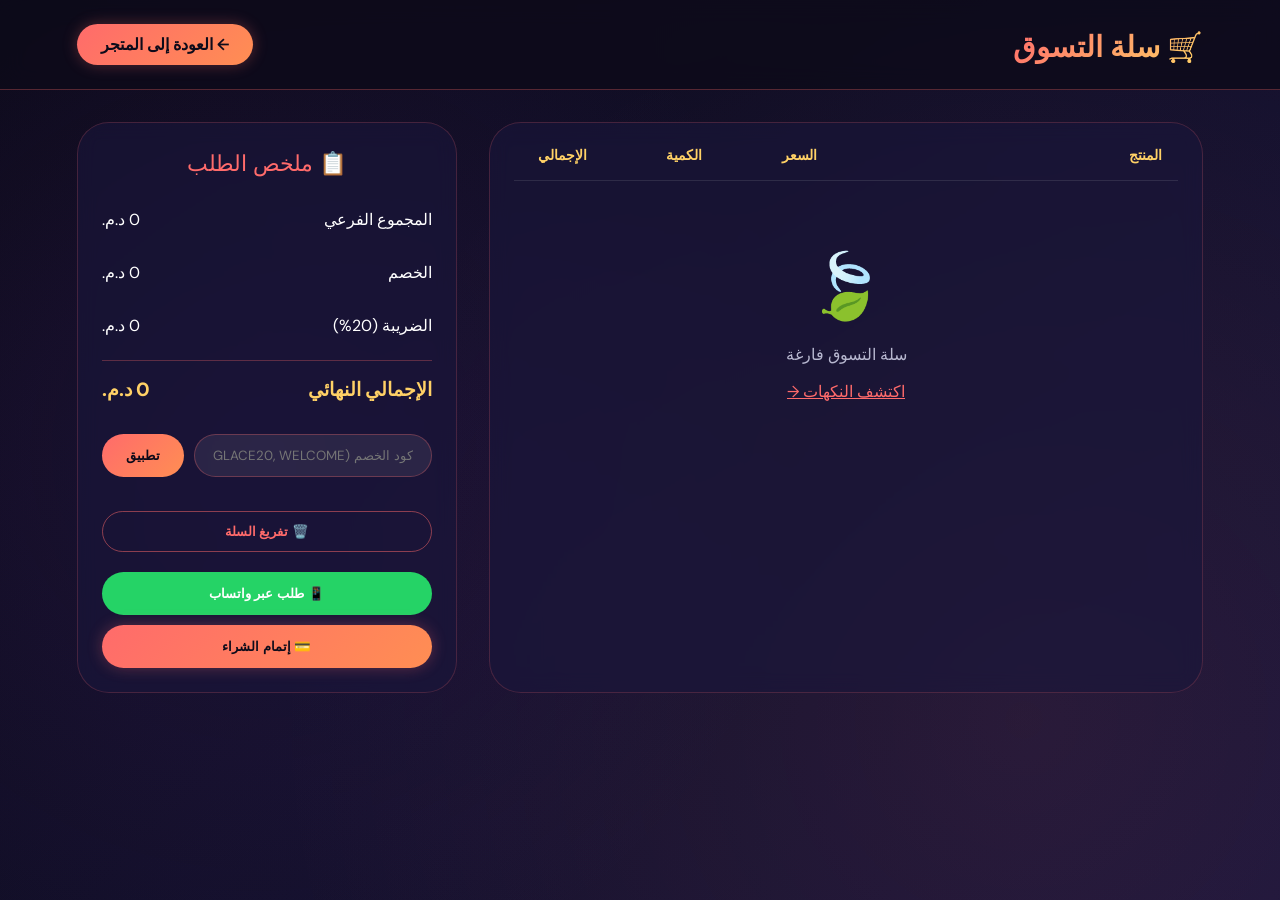
==== commit 9093262f: "Update cart.html" ====
--- a/cart.html
+++ b/cart.html
@@ -3,10 +3,11 @@
 <head>
   <meta charset="UTF-8">
   <meta name="viewport" content="width=device-width, initial-scale=1.0, viewport-fit=cover">
-  <meta name="description" content="Glacé – آيس كريم فاخر. نكهات طبيعية وحرفية عالية الجودة">
-  <title>Glacé | آيس كريم فاخر</title>
+  <meta name="description" content="سلة التسوق - Glacé آيس كريم فاخر">
+  <title>Glacé | سلة التسوق</title>
   <link href="https://fonts.googleapis.com/css2?family=Playfair+Display:ital,wght@0,400;0,500;0,600;0,700;1,400;1,700&family=DM+Sans:wght@300;400;500;600;700;800&display=swap" rel="stylesheet">
   <style>
+    /* ========== RESET & VARIABLES ========== */
     * {
       margin: 0;
       padding: 0;
@@ -14,26 +15,25 @@
     }
 
     :root {
-      --bg-dark: #0a0a1a;
-      --bg-card: #16162e;
-      --bg-elevated: #1f1f3a;
-      --pink: #ff6b6b;
-      --pink-light: #ff8e8e;
-      --orange: #ff9f4a;
-      --gold: #ffd93d;
-      --green: #6bcb77;
-      --text-white: #ffffff;
-      --text-light: #c4c4dd;
-      --shadow-pink: 0 0 15px rgba(255, 107, 107, 0.3);
-      --shadow-gold: 0 0 15px rgba(255, 217, 61, 0.3);
+      --bg-dark: #0D0B1A;
+      --bg-card: #1A163B;
+      --bg-elevated: #221F44;
+      --neon-pink: #FF6B6B;
+      --neon-orange: #FF8E53;
+      --neon-gold: #FFD166;
+      --neon-green: #06D6A0;
+      --text-white: #FFFFFF;
+      --text-light: #B8B8D0;
+      --shadow-neon: 0 0 15px rgba(255, 107, 107, 0.3);
+      --shadow-neon-gold: 0 0 15px rgba(255, 209, 102, 0.3);
       --transition: all 0.3s cubic-bezier(0.2, 0.9, 0.4, 1.1);
     }
 
     body {
       font-family: 'DM Sans', sans-serif;
-      background: linear-gradient(135deg, #0a0a1a 0%, #16162e 100%);
+      background: linear-gradient(135deg, #0D0B1A 0%, #1A163B 100%);
       color: var(--text-white);
-      overflow-x: hidden;
+      min-height: 100vh;
       position: relative;
     }
 
@@ -44,536 +44,284 @@
       left: 0;
       width: 100%;
       height: 100%;
-      background: radial-gradient(circle at 20% 50%, rgba(255, 107, 107, 0.08) 0%, transparent 50%),
-                  radial-gradient(circle at 80% 80%, rgba(255, 159, 74, 0.06) 0%, transparent 60%);
+      background: radial-gradient(circle at 20% 50%, rgba(123, 44, 191, 0.1) 0%, transparent 50%),
+                  radial-gradient(circle at 80% 80%, rgba(255, 107, 107, 0.08) 0%, transparent 60%);
       pointer-events: none;
       z-index: -1;
     }
 
-    /* ========== LOADER ========== */
-    #loader {
-      position: fixed;
+    /* ========== HEADER ========== */
+    .cart-header-page {
+      display: flex;
+      justify-content: space-between;
+      align-items: center;
+      padding: 1.5rem 6vw;
+      background: rgba(13, 11, 26, 0.8);
+      backdrop-filter: blur(12px);
+      border-bottom: 1px solid rgba(255, 107, 107, 0.3);
+      position: sticky;
       top: 0;
-      left: 0;
+      z-index: 100;
+    }
+    .cart-header-page h1 {
+      font-family: 'Playfair Display', serif;
+      font-size: 1.8rem;
+      background: linear-gradient(135deg, var(--neon-pink), var(--neon-gold));
+      -webkit-background-clip: text;
+      background-clip: text;
+      color: transparent;
+    }
+    .back-home {
+      background: linear-gradient(135deg, var(--neon-pink), var(--neon-orange));
+      color: var(--bg-dark);
+      text-decoration: none;
+      padding: 10px 24px;
+      border-radius: 40px;
+      font-weight: 600;
+      display: flex;
+      align-items: center;
+      gap: 8px;
+      transition: var(--transition);
+      box-shadow: var(--shadow-neon);
+    }
+    .back-home:hover {
+      transform: translateX(-5px);
+      box-shadow: 0 0 20px var(--neon-pink);
+    }
+
+    /* ========== MAIN CONTENT ========== */
+    .cart-main {
+      max-width: 1300px;
+      margin: 0 auto;
+      padding: 2rem 6vw;
+    }
+    .cart-grid {
+      display: grid;
+      grid-template-columns: 1fr 380px;
+      gap: 2rem;
+    }
+
+    /* ========== CART ITEMS SECTION ========== */
+    .cart-items-section {
+      background: rgba(26, 22, 59, 0.6);
+      backdrop-filter: blur(10px);
+      border-radius: 32px;
+      padding: 1.5rem;
+      border: 1px solid rgba(255, 107, 107, 0.2);
+    }
+    .cart-items-title {
+      display: grid;
+      grid-template-columns: 3fr 1fr 1fr 0.5fr;
+      padding: 0 1rem 1rem 1rem;
+      border-bottom: 1px solid rgba(255, 255, 255, 0.1);
+      margin-bottom: 1rem;
+      color: var(--neon-gold);
+      font-weight: 600;
+      font-size: 0.85rem;
+    }
+    .cart-item {
+      display: grid;
+      grid-template-columns: 3fr 1fr 1fr 0.5fr;
+      align-items: center;
+      padding: 1rem;
+      background: rgba(255, 255, 255, 0.03);
+      border-radius: 20px;
+      margin-bottom: 0.8rem;
+      transition: var(--transition);
+      animation: fadeInUp 0.4s ease;
+    }
+    @keyframes fadeInUp {
+      from { opacity: 0; transform: translateY(15px); }
+      to { opacity: 1; transform: translateY(0); }
+    }
+    .cart-item:hover {
+      background: rgba(255, 107, 107, 0.08);
+      transform: translateX(-5px);
+    }
+    .cart-item-product {
+      display: flex;
+      align-items: center;
+      gap: 1rem;
+    }
+    .cart-item-img {
+      width: 60px;
+      height: 60px;
+      border-radius: 16px;
+      object-fit: cover;
+      box-shadow: 0 4px 12px rgba(0,0,0,0.2);
+    }
+    .cart-item-name {
+      font-weight: 600;
+    }
+    .cart-item-price {
+      color: var(--neon-gold);
+      font-weight: 700;
+    }
+    .cart-item-quantity {
+      display: flex;
+      align-items: center;
+      gap: 8px;
+    }
+    .qty-btn-cart {
+      background: rgba(255, 107, 107, 0.2);
+      border: none;
+      width: 32px;
+      height: 32px;
+      border-radius: 50%;
+      color: var(--neon-pink);
+      font-weight: bold;
+      font-size: 1.2rem;
+      cursor: pointer;
+      transition: 0.2s;
+    }
+    .qty-btn-cart:hover {
+      background: var(--neon-pink);
+      color: var(--bg-dark);
+      transform: scale(1.05);
+    }
+    .cart-item-total {
+      font-weight: 700;
+      color: var(--neon-green);
+    }
+    .remove-item-btn {
+      background: none;
+      border: none;
+      font-size: 1.3rem;
+      cursor: pointer;
+      color: var(--text-light);
+      transition: 0.2s;
+    }
+    .remove-item-btn:hover {
+      color: var(--neon-pink);
+      transform: scale(1.1);
+    }
+    .empty-cart {
+      text-align: center;
+      padding: 3rem;
+      color: var(--text-light);
+    }
+    .empty-cart-icon {
+      font-size: 4rem;
+      margin-bottom: 1rem;
+    }
+
+    /* ========== CART SUMMARY SECTION ========== */
+    .cart-summary {
+      background: rgba(26, 22, 59, 0.6);
+      backdrop-filter: blur(10px);
+      border-radius: 32px;
+      padding: 1.5rem;
+      border: 1px solid rgba(255, 107, 107, 0.2);
+      position: sticky;
+      top: 100px;
+      height: fit-content;
+    }
+    .summary-title {
+      font-family: 'Playfair Display', serif;
+      font-size: 1.4rem;
+      color: var(--neon-pink);
+      margin-bottom: 1.5rem;
+      text-align: center;
+    }
+    .summary-row {
+      display: flex;
+      justify-content: space-between;
+      margin-bottom: 1rem;
+      padding: 0.5rem 0;
+    }
+    .summary-total {
+      border-top: 1px solid rgba(255, 107, 107, 0.3);
+      padding-top: 1rem;
+      margin-top: 0.5rem;
+      font-size: 1.2rem;
+      font-weight: 800;
+      color: var(--neon-gold);
+    }
+    .coupon-section {
+      margin: 1.5rem 0;
+      display: flex;
+      gap: 10px;
+    }
+    .coupon-input {
+      flex: 1;
+      background: rgba(255, 255, 255, 0.08);
+      border: 1px solid rgba(255, 107, 107, 0.3);
+      border-radius: 60px;
+      padding: 12px 18px;
+      color: white;
+      font-family: inherit;
+      outline: none;
+      transition: 0.2s;
+    }
+    .coupon-input:focus {
+      border-color: var(--neon-pink);
+      box-shadow: var(--shadow-neon);
+    }
+    .apply-coupon {
+      background: linear-gradient(135deg, var(--neon-pink), var(--neon-orange));
+      border: none;
+      padding: 0 24px;
+      border-radius: 60px;
+      color: var(--bg-dark);
+      font-weight: 700;
+      cursor: pointer;
+      transition: 0.2s;
+    }
+    .apply-coupon:hover {
+      transform: scale(0.98);
+      box-shadow: var(--shadow-neon);
+    }
+    .clear-cart-btn {
       width: 100%;
-      height: 100%;
-      background: var(--bg-dark);
-      z-index: 10000;
+      background: transparent;
+      border: 1px solid rgba(255, 107, 107, 0.5);
+      color: var(--neon-pink);
+      padding: 12px;
+      border-radius: 60px;
+      font-weight: 600;
+      cursor: pointer;
+      margin: 10px 0;
+      transition: 0.2s;
+    }
+    .clear-cart-btn:hover {
+      background: rgba(255, 107, 107, 0.1);
+      transform: translateY(-2px);
+    }
+    .whatsapp-order-cart {
+      width: 100%;
+      background: #25D366;
+      color: white;
+      border: none;
+      padding: 14px;
+      border-radius: 60px;
+      font-weight: 700;
       display: flex;
       align-items: center;
       justify-content: center;
-      flex-direction: column;
-      gap: 1.5rem;
-      transition: opacity 0.4s ease, visibility 0.4s ease;
-      opacity: 1;
-      visibility: visible;
-    }
-    #loader.hide-loader {
-      opacity: 0;
-      visibility: hidden;
-      pointer-events: none;
-    }
-    .loader-logo {
-      font-family: 'Playfair Display', serif;
-      font-size: 3.5rem;
-      font-weight: 700;
-      font-style: italic;
-      background: linear-gradient(135deg, var(--pink), var(--orange));
-      -webkit-background-clip: text;
-      background-clip: text;
-      color: transparent;
-      animation: pulseGlow 1.2s infinite;
-    }
-    @keyframes pulseGlow {
-      0%,100% { text-shadow: 0 0 5px var(--pink); }
-      50% { text-shadow: 0 0 25px var(--orange); }
-    }
-    .loader-spinner {
-      width: 50px;
-      height: 50px;
-      border: 3px solid rgba(255,255,255,0.1);
-      border-top: 3px solid var(--pink);
-      border-right: 3px solid var(--orange);
-      border-radius: 50%;
-      animation: spin 0.8s linear infinite;
-    }
-    @keyframes spin { to { transform: rotate(360deg); } }
-    .skip-loader-btn {
-      margin-top: 1rem;
-      background: rgba(255, 255, 255, 0.1);
-      border: 1px solid var(--pink);
-      color: var(--pink);
-      padding: 8px 24px;
-      border-radius: 40px;
+      gap: 10px;
       cursor: pointer;
-      font-size: 0.8rem;
-      font-weight: 500;
+      margin: 10px 0;
       transition: 0.2s;
     }
-    .skip-loader-btn:hover {
-      background: var(--pink);
-      color: var(--bg-dark);
-      transform: scale(1.02);
-    }
-
-    /* ========== NAVBAR ========== */
-    nav {
-      position: fixed;
-      top: 0;
-      left: 0;
-      right: 0;
-      display: flex;
-      justify-content: space-between;
-      align-items: center;
-      padding: 20px 6vw;
-      z-index: 500;
-      transition: var(--transition);
-      background: rgba(10, 10, 26, 0.7);
-      backdrop-filter: blur(12px);
-      border-bottom: 1px solid rgba(255, 107, 107, 0.2);
-    }
-    nav.scrolled {
-      background: rgba(10, 10, 26, 0.95);
-      padding: 12px 6vw;
-      border-bottom: 1px solid var(--pink);
-    }
-    .logo {
-      font-family: 'Playfair Display', serif;
-      font-size: 2rem;
-      font-weight: 700;
-      background: linear-gradient(135deg, var(--pink), var(--gold));
-      -webkit-background-clip: text;
-      background-clip: text;
-      color: transparent;
-      text-decoration: none;
-    }
-    .nav-links {
-      display: flex;
-      gap: 2.2rem;
-      list-style: none;
-    }
-    .nav-links a {
-      text-decoration: none;
-      font-weight: 500;
-      color: var(--text-light);
-      transition: 0.2s;
-      position: relative;
-    }
-    .nav-links a::after {
-      content: '';
-      position: absolute;
-      bottom: -6px;
-      right: 0;
-      width: 0%;
-      height: 2px;
-      background: var(--pink);
-      transition: 0.25s;
-      box-shadow: var(--shadow-pink);
-    }
-    .nav-links a:hover::after { width: 100%; }
-    .nav-links a:hover { color: var(--pink); }
-    .cart-icon {
-      background: linear-gradient(135deg, var(--pink), var(--orange));
-      border: none;
-      width: 48px;
-      height: 48px;
-      border-radius: 20px;
-      display: flex;
-      align-items: center;
-      justify-content: center;
-      cursor: pointer;
-      position: relative;
-      transition: var(--transition);
-      box-shadow: var(--shadow-pink);
-      text-decoration: none;
-    }
-    .cart-icon:hover { transform: scale(1.08); box-shadow: 0 0 20px var(--pink); }
-    .cart-count {
-      position: absolute;
-      top: -6px;
-      right: -6px;
-      background: var(--gold);
-      color: var(--bg-dark);
-      font-size: 0.65rem;
-      font-weight: 800;
-      min-width: 20px;
-      height: 20px;
-      border-radius: 20px;
-      display: flex;
-      align-items: center;
-      justify-content: center;
-      border: 2px solid var(--bg-dark);
-    }
-
-    /* ========== HERO SECTION ========== */
-    .hero {
-      min-height: 100vh;
-      display: grid;
-      grid-template-columns: 1fr 1fr;
-      align-items: center;
-      padding: 120px 6vw 80px;
-      gap: 2rem;
-      position: relative;
-    }
-    .hero-bg {
-      position: absolute;
-      inset: 0;
-      background: radial-gradient(ellipse 70% 60% at 30% 30%, rgba(255, 107, 107, 0.15) 0%, transparent 65%),
-                  radial-gradient(ellipse 40% 40% at 85% 70%, rgba(255, 159, 74, 0.1) 0%, transparent 55%);
-      z-index: 0;
-    }
-    .hero-content { position: relative; z-index: 2; }
-    .badge {
-      display: inline-block;
-      background: rgba(255, 107, 107, 0.2);
-      backdrop-filter: blur(4px);
-      padding: 6px 16px;
-      border-radius: 60px;
-      font-size: 0.7rem;
-      font-weight: 700;
-      color: var(--pink);
-      margin-bottom: 1.2rem;
-      border: 1px solid rgba(255, 107, 107, 0.4);
-    }
-    .hero h1 {
-      font-family: 'Playfair Display', serif;
-      font-size: clamp(2.5rem, 6vw, 4.2rem);
-      line-height: 1.15;
-    }
-    .hero h1 em { color: var(--pink); font-style: italic; text-shadow: 0 0 8px rgba(255,107,107,0.5); }
-    .hero-desc {
-      color: var(--text-light);
-      max-width: 450px;
-      margin: 1.2rem 0 1.8rem;
-    }
-    .price-row {
-      display: flex;
-      gap: 12px;
-      align-items: baseline;
-      margin-bottom: 1.6rem;
-    }
-    .price-main {
-      font-size: 2.5rem;
-      font-weight: 800;
-      color: var(--gold);
-    }
-    .price-old {
-      text-decoration: line-through;
-      color: var(--text-light);
-    }
-    .price-discount {
-      background: linear-gradient(135deg, var(--pink), var(--orange));
-      padding: 4px 12px;
-      border-radius: 40px;
-      font-size: 0.7rem;
-      color: var(--bg-dark);
-      font-weight: bold;
-    }
-    .qty-row {
-      display: flex;
-      align-items: center;
-      gap: 1rem;
-      margin-bottom: 2rem;
-    }
-    .qty-ctrl {
-      display: flex;
-      background: var(--bg-elevated);
-      border-radius: 80px;
-      border: 1px solid rgba(255, 107, 107, 0.3);
-      box-shadow: var(--shadow-pink);
-    }
-    .qty-btn {
-      width: 42px;
-      height: 42px;
-      border: none;
-      background: transparent;
-      font-size: 1.4rem;
-      cursor: pointer;
-      color: var(--pink);
-    }
-    .qty-num {
-      width: 46px;
-      text-align: center;
-      font-weight: 700;
-      color: white;
-    }
-    .cta-group {
-      display: flex;
-      gap: 1rem;
-      flex-wrap: wrap;
-    }
-    .btn-primary {
-      background: linear-gradient(135deg, var(--pink), var(--orange));
+    .whatsapp-order-cart:hover {
+      background: #128C7E;
+      transform: scale(0.98);
+    }
+    .checkout-cart-btn {
+      width: 100%;
+      background: linear-gradient(135deg, var(--neon-pink), var(--neon-orange));
       color: var(--bg-dark);
       border: none;
-      padding: 12px 28px;
+      padding: 14px;
       border-radius: 60px;
       font-weight: 700;
       cursor: pointer;
-      transition: var(--transition);
-      box-shadow: var(--shadow-pink);
-    }
-    .btn-primary:hover { transform: translateY(-3px); box-shadow: 0 0 25px var(--pink); }
-    .btn-outline {
-      background: transparent;
-      border: 1.5px solid var(--pink);
-      padding: 12px 28px;
-      border-radius: 60px;
-      font-weight: 600;
-      cursor: pointer;
-      color: var(--pink);
       transition: 0.2s;
-    }
-    .btn-outline:hover { background: rgba(255, 107, 107, 0.1); transform: translateY(-2px); }
-    .hero-visual { position: relative; z-index: 2; text-align: center; }
-    .hero-img {
-      width: 100%;
-      max-width: 380px;
-      border-radius: 60% 40% 50% 50%;
-      box-shadow: 0 0 30px rgba(255, 107, 107, 0.4), 0 0 0 4px rgba(255,255,255,0.1);
-      transition: transform 0.4s;
-      animation: floatImg 5s ease-in-out infinite;
-    }
-    @keyframes floatImg {
-      0%,100% { transform: translateY(0px); }
-      50% { transform: translateY(-15px); }
-    }
-
-    /* ========== PRODUCTS SECTION ========== */
-    .products {
-      padding: 4rem 6vw;
-      background: transparent;
-    }
-    .section-title {
-      text-align: center;
-      font-family: 'Playfair Display', serif;
-      font-size: 2.5rem;
-      margin-bottom: 2.5rem;
-    }
-    .section-title span { color: var(--pink); font-style: italic; text-shadow: 0 0 5px rgba(255,107,107,0.5); }
-    .card-grid {
-      display: grid;
-      grid-template-columns: repeat(auto-fit, minmax(260px, 1fr));
-      gap: 2rem;
-      max-width: 1100px;
-      margin: 0 auto;
-    }
-    .card {
-      background: var(--bg-card);
-      border-radius: 32px;
-      overflow: hidden;
-      box-shadow: 0 10px 20px rgba(0,0,0,0.3);
-      transition: var(--transition);
-      cursor: pointer;
-      border: 1px solid rgba(255, 107, 107, 0.2);
-    }
-    .card:hover {
-      transform: translateY(-10px);
-      box-shadow: 0 20px 40px rgba(255, 107, 107, 0.2);
-      border-color: var(--pink);
-    }
-    .card-img {
-      height: 220px;
-      overflow: hidden;
-    }
-    .card-img img {
-      width: 100%;
-      height: 100%;
-      object-fit: cover;
-      transition: transform 0.5s;
-    }
-    .card:hover .card-img img { transform: scale(1.1); }
-    .card-info {
-      padding: 1rem;
-      display: flex;
-      justify-content: space-between;
-      align-items: center;
-    }
-    .card-info h3 { font-size: 1.2rem; color: white; }
-    .card-price { font-weight: 800; color: var(--gold); }
-    .add-card {
-      background: linear-gradient(135deg, var(--pink), var(--orange));
-      border: none;
-      width: 42px;
-      height: 42px;
-      border-radius: 50%;
-      color: var(--bg-dark);
-      font-size: 1.3rem;
-      cursor: pointer;
-      transition: 0.2s;
-      box-shadow: var(--shadow-pink);
-    }
-    .add-card:hover { transform: rotate(90deg) scale(1.05); }
-
-    /* ========== ABOUT US SECTION ========== */
-    .about-us {
-      padding: 5rem 6vw;
-      background: linear-gradient(135deg, #0a0a1a 0%, #16162e 100%);
-      position: relative;
-      overflow: hidden;
-    }
-    .about-us::before {
-      content: '';
-      position: absolute;
-      top: 0;
-      left: 0;
-      right: 0;
-      height: 1px;
-      background: linear-gradient(90deg, transparent, var(--pink), var(--orange), transparent);
-    }
-    .about-container { max-width: 1200px; margin: 0 auto; }
-    .about-header { text-align: center; margin-bottom: 3rem; }
-    .about-badge {
-      display: inline-block;
-      background: rgba(255, 107, 107, 0.15);
-      border: 1px solid rgba(255, 107, 107, 0.3);
-      padding: 6px 20px;
-      border-radius: 40px;
-      font-size: 0.8rem;
-      color: var(--pink);
-      margin-bottom: 1rem;
-      letter-spacing: 1px;
-    }
-    .about-header h2 {
-      font-family: 'Playfair Display', serif;
-      font-size: clamp(2rem, 4vw, 3rem);
-      color: white;
-      margin-bottom: 0.5rem;
-    }
-    .about-header h2 span { color: var(--pink); font-style: italic; }
-    .about-header p { color: var(--text-light); font-size: 1rem; }
-    .about-grid {
-      display: grid;
-      grid-template-columns: 1fr 1fr;
-      gap: 3rem;
-      align-items: center;
-    }
-    .about-image { position: relative; }
-    .about-img-main {
-      width: 100%;
-      border-radius: 32px;
-      box-shadow: 0 20px 40px rgba(0,0,0,0.3);
-      transition: transform 0.4s;
-      border: 2px solid rgba(255, 107, 107, 0.3);
-    }
-    .about-img-main:hover {
-      transform: scale(1.02);
-      border-color: var(--pink);
-    }
-    .about-image-small {
-      display: flex;
-      gap: 1rem;
-      margin-top: 1rem;
-    }
-    .about-image-small img {
-      width: calc(50% - 0.5rem);
-      border-radius: 20px;
-      box-shadow: 0 10px 20px rgba(0,0,0,0.2);
-      transition: all 0.3s;
-      border: 1px solid rgba(255, 107, 107, 0.2);
-    }
-    .about-image-small img:hover {
-      transform: translateY(-5px);
-      border-color: var(--pink);
-    }
-    .about-content h3 {
-      font-family: 'Playfair Display', serif;
-      font-size: 1.8rem;
-      color: white;
-      margin-bottom: 1rem;
-    }
-    .about-content h3 .highlight {
-      color: var(--gold);
-      position: relative;
-      display: inline-block;
-    }
-    .about-content h3 .highlight::after {
-      content: '';
-      position: absolute;
-      bottom: -5px;
-      left: 0;
-      right: 0;
-      height: 2px;
-      background: linear-gradient(90deg, var(--gold), transparent);
-    }
-    .about-content > p {
-      color: var(--text-light);
-      line-height: 1.7;
-      margin-bottom: 2rem;
-    }
-    .about-features {
-      display: flex;
-      flex-direction: column;
-      gap: 1.2rem;
-      margin-bottom: 2rem;
-    }
-    .feature {
-      display: flex;
-      align-items: center;
-      gap: 1rem;
-      background: rgba(255, 255, 255, 0.03);
-      padding: 1rem;
-      border-radius: 20px;
-      transition: 0.3s;
-      border: 1px solid rgba(255, 107, 107, 0.1);
-    }
-    .feature:hover {
-      background: rgba(255, 107, 107, 0.05);
-      border-color: rgba(255, 107, 107, 0.3);
-      transform: translateX(-5px);
-    }
-    .feature-icon {
-      font-size: 2rem;
-      width: 55px;
-      height: 55px;
-      background: linear-gradient(135deg, rgba(255, 107, 107, 0.15), rgba(255, 159, 74, 0.05));
-      border-radius: 50%;
-      display: flex;
-      align-items: center;
-      justify-content: center;
-      border: 1px solid rgba(255, 107, 107, 0.3);
-    }
-    .feature-text h4 { color: white; font-size: 1.1rem; margin-bottom: 0.25rem; }
-    .feature-text p { color: var(--text-light); font-size: 0.85rem; }
-    .about-stats {
-      display: grid;
-      grid-template-columns: repeat(4, 1fr);
-      gap: 1rem;
-      margin-top: 1.5rem;
-    }
-    .stat {
-      text-align: center;
-      background: rgba(255, 255, 255, 0.03);
-      padding: 1rem;
-      border-radius: 20px;
-      transition: 0.3s;
-      border: 1px solid rgba(255, 107, 107, 0.1);
-    }
-    .stat:hover {
-      transform: translateY(-5px);
-      background: rgba(255, 107, 107, 0.08);
-      border-color: var(--pink);
-    }
-    .stat-number {
-      display: block;
-      font-size: 1.8rem;
-      font-weight: 800;
-      color: var(--pink);
-      margin-bottom: 0.25rem;
-    }
-    .stat-label {
-      font-size: 0.75rem;
-      color: var(--text-light);
-      letter-spacing: 1px;
-    }
-    .about-us {
-      opacity: 0;
-      transform: translateY(30px);
-      transition: opacity 0.7s ease, transform 0.7s ease;
-    }
-    .about-us.visible {
-      opacity: 1;
-      transform: translateY(0);
+      box-shadow: var(--shadow-neon);
+    }
+    .checkout-cart-btn:hover {
+      transform: translateY(-2px);
+      filter: brightness(1.05);
     }
 
     /* ========== TOAST ========== */
@@ -583,367 +331,154 @@
       left: 50%;
       transform: translateX(-50%) translateY(80px);
       background: var(--bg-elevated);
-      color: var(--pink);
-      padding: 10px 24px;
+      color: var(--neon-pink);
+      padding: 12px 28px;
       border-radius: 40px;
       z-index: 3000;
       transition: 0.3s;
       opacity: 0;
-      border: 1px solid var(--pink);
+      border: 1px solid var(--neon-pink);
       backdrop-filter: blur(10px);
+      font-weight: 500;
     }
     .toast.show {
       transform: translateX(-50%) translateY(0);
       opacity: 1;
     }
 
-    /* ========== FOOTER ========== */
-    .new-footer {
-      background: linear-gradient(180deg, #0a0a1a 0%, #16162e 100%);
-      position: relative;
-      margin-top: 4rem;
-      border-top: 1px solid rgba(255, 107, 107, 0.3);
-    }
-    .footer-wave {
-      line-height: 0;
-      position: absolute;
-      top: -40px;
-      left: 0;
-      right: 0;
-    }
-    .footer-wave svg { width: 100%; height: 50px; }
-    .footer-container {
-      max-width: 1200px;
-      margin: 0 auto;
-      padding: 3rem 2rem 2rem;
-      display: grid;
-      grid-template-columns: repeat(auto-fit, minmax(220px, 1fr));
-      gap: 2.5rem;
-    }
-    .footer-logo {
-      font-family: 'Playfair Display', serif;
-      font-size: 1.8rem;
-      font-weight: 700;
-      margin-bottom: 1rem;
-      display: flex;
-      align-items: center;
-      gap: 6px;
-    }
-    .footer-logo-icon { font-size: 2rem; animation: bounce 2s infinite; }
-    @keyframes bounce {
-      0%,100% { transform: translateY(0); }
-      50% { transform: translateY(-5px); }
-    }
-    .footer-logo span:first-of-type {
-      background: linear-gradient(135deg, var(--pink), var(--gold));
-      -webkit-background-clip: text;
-      background-clip: text;
-      color: transparent;
-    }
-    .footer-logo span:last-of-type { color: var(--pink); }
-    .footer-desc {
-      color: #B8B8D0;
-      font-size: 0.85rem;
-      line-height: 1.5;
-      margin-bottom: 1.2rem;
-    }
-    .footer-social { display: flex; gap: 0.8rem; }
-    .social-icon {
-      width: 38px;
-      height: 38px;
-      background: rgba(255, 107, 107, 0.15);
-      border-radius: 50%;
-      display: flex;
-      align-items: center;
-      justify-content: center;
-      text-decoration: none;
-      font-size: 1.2rem;
-      transition: all 0.3s;
-      border: 1px solid rgba(255, 107, 107, 0.3);
-      color: var(--orange);
-    }
-    .social-icon:hover {
-      background: var(--pink);
-      color: #0a0a1a;
-      transform: translateY(-3px);
-      box-shadow: 0 0 15px rgba(255, 107, 107, 0.5);
-    }
-    .footer-column h4 {
-      color: var(--gold);
-      font-size: 1.1rem;
-      margin-bottom: 1rem;
-      letter-spacing: 1px;
-      position: relative;
-      display: inline-block;
-    }
-    .footer-column h4::after {
-      content: '';
-      position: absolute;
-      bottom: -6px;
-      right: 0;
-      width: 40px;
-      height: 2px;
-      background: linear-gradient(90deg, var(--pink), var(--orange));
-      border-radius: 2px;
-    }
-    .footer-column ul { list-style: none; }
-    .footer-column ul li { margin-bottom: 0.6rem; }
-    .footer-column ul li a {
-      color: #B8B8D0;
-      text-decoration: none;
-      font-size: 0.85rem;
-      transition: 0.2s;
-    }
-    .footer-column ul li a:hover {
-      color: var(--pink);
-      padding-right: 5px;
-    }
-    .contact-list li {
-      color: #B8B8D0;
-      font-size: 0.85rem;
-      margin-bottom: 0.6rem;
-      display: flex;
-      align-items: center;
-      gap: 6px;
-    }
-    .newsletter {
-      display: flex;
-      margin-top: 1rem;
-      gap: 0.5rem;
-    }
-    .newsletter input {
-      flex: 1;
-      background: rgba(255, 255, 255, 0.08);
-      border: 1px solid rgba(255, 107, 107, 0.3);
-      border-radius: 60px;
-      padding: 8px 15px;
-      color: white;
-      font-size: 0.8rem;
-      outline: none;
-      transition: 0.2s;
-    }
-    .newsletter input:focus {
-      border-color: var(--pink);
-      box-shadow: 0 0 8px rgba(255, 107, 107, 0.3);
-    }
-    .newsletter button {
-      background: linear-gradient(135deg, var(--pink), var(--orange));
-      border: none;
-      width: 38px;
-      height: 38px;
-      border-radius: 50%;
-      cursor: pointer;
-      font-size: 1.1rem;
-      transition: 0.2s;
-      display: flex;
-      align-items: center;
-      justify-content: center;
-    }
-    .newsletter button:hover {
-      transform: scale(1.05);
-      box-shadow: 0 0 12px var(--pink);
-    }
-    .footer-bottom {
-      border-top: 1px solid rgba(255, 107, 107, 0.2);
-      padding: 1.5rem 2rem;
-      display: flex;
-      justify-content: space-between;
-      align-items: center;
-      flex-wrap: wrap;
-      gap: 1rem;
-      background: rgba(0, 0, 0, 0.2);
-    }
-    .footer-bottom p { color: #8E8EAA; font-size: 0.75rem; }
-    .back-to-top {
-      background: linear-gradient(135deg, var(--pink), var(--orange));
-      border: none;
-      width: 42px;
-      height: 42px;
-      border-radius: 50%;
-      cursor: pointer;
-      font-size: 1.2rem;
-      transition: 0.3s;
-      box-shadow: 0 4px 15px rgba(255, 107, 107, 0.3);
-      color: #0a0a1a;
-      font-weight: bold;
-    }
-    .back-to-top:hover {
-      transform: translateY(-3px);
-      box-shadow: 0 8px 25px rgba(255, 107, 107, 0.5);
-    }
-
-    @media (max-width: 860px) {
-      .hero {
+    /* ========== RESPONSIVE ========== */
+    @media (max-width: 900px) {
+      .cart-grid {
         grid-template-columns: 1fr;
+      }
+      .cart-items-title {
+        display: none;
+      }
+      .cart-item {
+        grid-template-columns: 1fr;
+        gap: 12px;
         text-align: center;
       }
-      .nav-links { display: none; }
-      .hero-desc, .price-row, .qty-row, .cta-group {
+      .cart-item-product {
         justify-content: center;
-        margin-left: auto;
-        margin-right: auto;
-      }
-      .hero-desc { max-width: 100%; }
-      .hero-img { max-width: 280px; }
-      .about-grid {
-        grid-template-columns: 1fr;
-        gap: 2rem;
-      }
-      .about-stats {
-        grid-template-columns: repeat(2, 1fr);
-      }
-      .about-image-small {
+      }
+      .cart-item-quantity {
+        justify-content: center;
+      }
+      .cart-summary {
+        position: static;
+      }
+      .cart-header-page {
         flex-direction: column;
-      }
-      .about-image-small img { width: 100%; }
-      .footer-container {
-        grid-template-columns: 1fr;
+        gap: 1rem;
         text-align: center;
-        gap: 1.5rem;
-      }
-      .footer-column h4::after {
-        left: 50%;
-        right: auto;
-        transform: translateX(-50%);
-      }
-      .footer-social { justify-content: center; }
-      .footer-bottom { flex-direction: column; text-align: center; }
-      .newsletter { justify-content: center; }
+      }
     }
   </style>
 </head>
 <body>
 
-<!-- LOADER -->
-<div id="loader">
-  <div class="loader-logo">Glacé</div>
-  <div class="loader-spinner"></div>
-  <button class="skip-loader-btn" id="skipLoaderBtn">تخطي →</button>
+<!-- HEADER -->
+<div class="cart-header-page">
+  <h1>🛒 سلة التسوق</h1>
+  <a href="index.html" class="back-home">← العودة إلى المتجر</a>
 </div>
 
-<!-- TOAST -->
-<div class="toast" id="toastMsg">✓ تمت الإضافة</div>
-
-<!-- NAVBAR -->
-<nav id="navbar">
-  <a href="#" class="logo">Glac<span>é</span></a>
-  <ul class="nav-links">
-    <li><a href="#hero">الرئيسية</a></li>
-    <li><a href="#products">النكهات</a></li>
-    <li><a href="#about">من نحن</a></li>
-    <li><a href="#contact">اتصل بنا</a></li>
-  </ul>
-  <a href="cart.html" class="cart-icon" id="cartLink">
-    <svg width="22" height="22" viewBox="0 0 24 24" fill="none" stroke="white" stroke-width="2">
-      <path d="M6 2 3 6v14a2 2 0 0 0 2 2h14a2 2 0 0 0 2-2V6l-3-4zM3 6h18M16 10a4 4 0 0 1-8 0"/>
-    </svg>
-    <span class="cart-count" id="cartCount">0</span>
-  </a>
-</nav>
-
-<!-- HERO SECTION -->
-<section id="hero" class="hero">
-  <div class="hero-bg"></div>
-  <div class="hero-content">
-    <div class="badge">✦ تشكيلة الصيف الجديدة</div>
-    <h1>ابحث عن<br><em>نكهتك المثالية</em> من الآيس كريم</h1>
-    <p class="hero-desc">حرفية باستخدام أفضل المكونات في العالم. كل ملعقة هي رحلة — من أول قضمة إلى الأخيرة.</p>
-    <div class="price-row"><span class="price-main">69 د.م.</span><span class="price-old">85 د.م.</span><span class="price-discount">-19%</span></div>
-    <div class="qty-row"><span>الكمية :</span><div class="qty-ctrl"><button class="qty-btn" id="decrQty">−</button><span class="qty-num" id="qtyValue">1</span><button class="qty-btn" id="incrQty">+</button></div></div>
-    <div class="cta-group"><button class="btn-primary" id="heroAddBtn">✨ أضف إلى السلة</button><button class="btn-outline" id="scrollToProducts">اكتشف النكهات ←</button></div>
-  </div>
-  <div class="hero-visual">
-    <img class="hero-img" src="https://images.unsplash.com/photo-1501443762994-82bd5dace89a?w=600&q=80" alt="Glace premium">
-  </div>
-</section>
-
-<!-- PRODUCTS SECTION -->
-<section id="products" class="products">
-  <div class="section-title">نكهاتنا <span>الحصرية</span></div>
-  <div class="card-grid" id="productGrid"></div>
-</section>
-
-<!-- ABOUT US SECTION -->
-<section class="about-us" id="about">
-  <div class="about-container">
-    <div class="about-header">
-      <span class="about-badge">✦ من نحن</span>
-      <h2>حكاية <span>شغف</span> بدأت منذ 2025</h2>
-      <p>نصنع أسعد اللحظات بأجود أنواع الآيس كريم الطبيعي</p>
-    </div>
-    <div class="about-grid">
-      <div class="about-image">
-        <img src="https://images.unsplash.com/photo-1501443762994-82bd5dace89a?w=600&q=80" alt="مصنع الآيس كريم" class="about-img-main">
-        <div class="about-image-small">
-          <img src="https://images.unsplash.com/photo-1579952363873-27f3bade9f55?w=300&q=80" alt="تحضير الآيس كريم">
-          <img src="https://images.unsplash.com/photo-1551024506-0bccd828d307?w=300&q=80" alt="مكونات طبيعية">
-        </div>
+<!-- MAIN CONTENT -->
+<div class="cart-main">
+  <div class="cart-grid">
+    <!-- CART ITEMS -->
+    <div class="cart-items-section">
+      <div class="cart-items-title">
+        <span>المنتج</span>
+        <span>السعر</span>
+        <span>الكمية</span>
+        <span>الإجمالي</span>
       </div>
-      <div class="about-content">
-        <h3>نقدم لك تجربة <span class="highlight">فريدة</span> من نوعها</h3>
-        <p>في Glacé، نؤمن أن الآيس كريم ليس مجرد حلوى، بل هو لحظة سعادة نصنعها لك بعناية وحب. نستخدم أفضل المكونات الطبيعية من أجود المصادر حول العالم، لنقدم لك نكهات استثنائية تأخذك في رحلة من المتعة.</p>
-        <div class="about-features">
-          <div class="feature"><div class="feature-icon">🍦</div><div class="feature-text"><h4>مكونات طبيعية 100%</h4><p>نختار بعناية أجود أنواع الحليب والفواكه الطبيعية</p></div></div>
-          <div class="feature"><div class="feature-icon">👨‍🍳</div><div class="feature-text"><h4>حرفية وخبرة</h4><p>فريق من أمهر صانعي الآيس كريم حول العالم</p></div></div>
-          <div class="feature"><div class="feature-icon">❤️</div><div class="feature-text"><h4>صنع بحب وشغف</h4><p>كل منتج نقدمه هو قطعة من شغفنا واهتمامنا</p></div></div>
-        </div>
-        <div class="about-stats">
-          <div class="stat"><span class="stat-number">10+</span><span class="stat-label">سنوات خبرة</span></div>
-          <div class="stat"><span class="stat-number">50+</span><span class="stat-label">نكهة مميزة</span></div>
-          <div class="stat"><span class="stat-number">15k+</span><span class="stat-label">عميل سعيد</span></div>
-          <div class="stat"><span class="stat-number">100%</span><span class="stat-label">طبيعي</span></div>
+      <div id="cartItemsContainer">
+        <div class="empty-cart">
+          <div class="empty-cart-icon">🍃</div>
+          <p>سلة التسوق فارغة</p>
+          <a href="index.html" style="color: var(--neon-pink); margin-top: 1rem; display: inline-block;">اكتشف النكهات →</a>
         </div>
       </div>
     </div>
+
+    <!-- CART SUMMARY -->
+    <div class="cart-summary">
+      <div class="summary-title">📋 ملخص الطلب</div>
+      <div class="summary-row">
+        <span>المجموع الفرعي</span>
+        <span id="subtotal">0 د.م.</span>
+      </div>
+      <div class="summary-row">
+        <span>الخصم</span>
+        <span id="discountAmount">0 د.م.</span>
+      </div>
+      <div class="summary-row">
+        <span>الضريبة (20%)</span>
+        <span id="taxAmount">0 د.م.</span>
+      </div>
+      <div class="summary-row summary-total">
+        <span>الإجمالي النهائي</span>
+        <span id="totalPrice">0 د.م.</span>
+      </div>
+
+      <div class="coupon-section">
+        <input type="text" id="couponCode" class="coupon-input" placeholder="كود الخصم (GLACE10, GLACE20, WELCOME)">
+        <button id="applyCouponBtn" class="apply-coupon">تطبيق</button>
+      </div>
+
+      <button id="clearCartBtn" class="clear-cart-btn">🗑️ تفريغ السلة</button>
+      <button id="whatsappOrderCartBtn" class="whatsapp-order-cart">📱 طلب عبر واتساب</button>
+      <button id="checkoutCartBtn" class="checkout-cart-btn">💳 إتمام الشراء</button>
+    </div>
   </div>
-</section>
-
-<!-- FOOTER -->
-<footer class="new-footer" id="contact">
-  <div class="footer-wave"><svg viewBox="0 0 1440 80" preserveAspectRatio="none"><path d="M0,32 C240,64 480,16 720,32 C960,48 1200,16 1440,32 L1440,80 L0,80 Z" fill="url(#footerGradient)"></path><defs><linearGradient id="footerGradient" x1="0%" y1="0%" x2="100%" y2="0%"><stop offset="0%" stop-color="#FF6B6B" /><stop offset="50%" stop-color="#FF9F4A" /><stop offset="100%" stop-color="#FFD93D" /></linearGradient></defs></svg></div>
-  <div class="footer-container">
-    <div class="footer-column"><div class="footer-logo"><span class="footer-logo-icon">🍦</span><span>Glac<span>é</span></span></div><p class="footer-desc">آيس كريم حرفي منذ 2025. نكهات فريدة، مكونات استثنائية.</p><div class="footer-social"><a href="#" class="social-icon">📘</a><a href="#" class="social-icon">📷</a><a href="#" class="social-icon">🐦</a><a href="#" class="social-icon">🎵</a></div></div>
-    <div class="footer-column"><h4>روابط سريعة</h4><ul><li><a href="#hero">الرئيسية</a></li><li><a href="#products">نكهاتنا</a></li><li><a href="#about">من نحن</a></li><li><a href="#contact">اتصل بنا</a></li></ul></div>
-    <div class="footer-column"><h4>معلومات</h4><ul><li><a href="#">التوصيل</a></li><li><a href="#">سياسة الاسترجاع</a></li><li><a href="#">الشروط والأحكام</a></li><li><a href="#">الأسئلة الشائعة</a></li></ul></div>
-    <div class="footer-column"><h4>تواصل معنا</h4><ul class="contact-list"><li>📍 مراكش، المغرب</li><li>📞 +212 5XX XXX XXX</li><li>✉️ hello@glace.ma</li></ul><div class="newsletter"><input type="email" placeholder="بريدك الإلكتروني" id="newsletterEmail"><button id="newsletterBtn">📧</button></div></div>
-  </div>
-  <div class="footer-bottom"><p>&copy; 2025 Glacé — آيس كريم حرفي. جميع الحقوق محفوظة.</p><button class="back-to-top" id="backToTopBtn">↑</button></div>
-</footer>
+</div>
+
+<!-- TOAST -->
+<div class="toast" id="toastMsg">✓ تم التحديث</div>
 
 <script>
   (function() {
-    // ========== إصلاح مشكلة شاشة التحميل ==========
-    const loader = document.getElementById('loader');
-    const skipLoaderBtn = document.getElementById('skipLoaderBtn');
-    
-    function hideLoader() {
-      if (loader && !loader.classList.contains('hide-loader')) {
-        loader.classList.add('hide-loader');
-      }
-    }
-    
-    setTimeout(hideLoader, 500);
-    if (document.readyState === 'loading') {
-      document.addEventListener('DOMContentLoaded', hideLoader);
-    } else {
-      hideLoader();
-    }
-    window.addEventListener('load', hideLoader);
-    if (skipLoaderBtn) {
-      skipLoaderBtn.addEventListener('click', hideLoader);
-    }
-    setTimeout(hideLoader, 800);
-
-    // ========== PRODUCTS DATA ==========
-    const products = [
-      { id: 'choco', name: 'Belgian Chocolate', price: 55, img: 'https://images.unsplash.com/photo-1606313564200-e75d5e30476c?w=400&q=80' },
-      { id: 'fraise', name: 'Wild Strawberry', price: 50, img: 'https://images.unsplash.com/photo-1488900128323-21503983a07e?w=400&q=80' },
-      { id: 'vanille', name: 'Madagascar Vanilla', price: 48, img: 'https://images.unsplash.com/photo-1570197788417-0e82375c9371?w=400&q=80' }
-    ];
-
-    // ========== CART SYSTEM ==========
+    // ========== STATE ==========
     let cart = [];
-    
+    let discountPercent = 0;
+    let couponApplied = false;
+
+    // كوبونات الخصم
+    const coupons = {
+      'GLACE10': 10,
+      'GLACE20': 20,
+      'WELCOME': 15
+    };
+
+    // ========== DOM ELEMENTS ==========
+    const container = document.getElementById('cartItemsContainer');
+    const subtotalSpan = document.getElementById('subtotal');
+    const discountSpan = document.getElementById('discountAmount');
+    const taxSpan = document.getElementById('taxAmount');
+    const totalSpan = document.getElementById('totalPrice');
+    const toast = document.getElementById('toastMsg');
+    const couponInput = document.getElementById('couponCode');
+
+    // ========== HELPERS ==========
+    function showToast(msg) {
+      toast.innerText = '✓ ' + msg;
+      toast.classList.add('show');
+      setTimeout(() => toast.classList.remove('show'), 2500);
+    }
+
+    function escapeHtml(str) {
+      return str.replace(/[&<>]/g, function(m) {
+        if (m === '&') return '&amp;';
+        if (m === '<') return '&lt;';
+        if (m === '>') return '&gt;';
+        return m;
+      });
+    }
+
+    // ========== CART FUNCTIONS ==========
     function loadCart() {
       const saved = localStorage.getItem('glace_cart');
       if (saved) {
@@ -951,170 +486,184 @@
       } else {
         cart = [];
       }
-      updateCartUI();
-    }
-    
+      renderCart();
+    }
+
     function saveCart() {
       localStorage.setItem('glace_cart', JSON.stringify(cart));
-      updateCartUI();
-    }
-    
-    function updateCartUI() {
-      const badge = document.getElementById('cartCount');
-      let totalItems = 0;
-      cart.forEach(item => { totalItems += item.quantity; });
-      if (badge) badge.innerText = totalItems;
-    }
-    
-    function addToCart(product, quantity = 1) {
-      const existing = cart.find(p => p.id === product.id);
-      if (existing) {
-        existing.quantity += quantity;
-      } else {
-        cart.push({ ...product, quantity });
-      }
-      saveCart();
-      showToast(`تم إضافة ${product.name} (x${quantity})`);
+      renderCart();
+    }
+
+    function calculateTotals() {
+      const subtotal = cart.reduce((sum, item) => sum + (item.price * item.quantity), 0);
+      const discount = (subtotal * discountPercent) / 100;
+      const afterDiscount = subtotal - discount;
+      const tax = afterDiscount * 0.20; // 20% tax
+      const total = afterDiscount + tax;
+      return { subtotal, discount, tax, total };
+    }
+
+    function updateTotalsDisplay() {
+      const { subtotal, discount, tax, total } = calculateTotals();
+      subtotalSpan.innerText = subtotal + ' د.م.';
+      discountSpan.innerText = discount + ' د.م.';
+      taxSpan.innerText = tax + ' د.م.';
+      totalSpan.innerText = total + ' د.م.';
+    }
+
+    function renderCart() {
+      if (!container) return;
       
-      const cartLink = document.getElementById('cartLink');
-      if (cartLink) {
-        cartLink.style.transform = 'scale(1.2)';
-        setTimeout(() => { if (cartLink) cartLink.style.transform = ''; }, 300);
-      }
-    }
-    
-    function showToast(msg) {
-      const toast = document.getElementById('toastMsg');
-      if (toast) {
-        toast.innerText = '✓ ' + msg;
-        toast.classList.add('show');
-        setTimeout(() => toast.classList.remove('show'), 2000);
-      }
-    }
-
-    // ========== MAIN PRODUCT QUANTITY ==========
-    let mainQty = 1;
-    const qtySpan = document.getElementById('qtyValue');
-    const decrQty = document.getElementById('decrQty');
-    const incrQty = document.getElementById('incrQty');
-    
-    if (decrQty) {
-      decrQty.addEventListener('click', () => {
-        if (mainQty > 1) {
-          mainQty--;
-          if (qtySpan) qtySpan.innerText = mainQty;
-        }
-      });
-    }
-    if (incrQty) {
-      incrQty.addEventListener('click', () => {
-        if (mainQty < 20) {
-          mainQty++;
-          if (qtySpan) qtySpan.innerText = mainQty;
-        }
-      });
-    }
-    
-    const heroAddBtn = document.getElementById('heroAddBtn');
-    if (heroAddBtn) {
-      heroAddBtn.addEventListener('click', () => {
-        addToCart({ id: 'main', name: 'Glacé Signature', price: 69 }, mainQty);
-      });
-    }
-
-    // ========== RENDER PRODUCT CARDS ==========
-    const grid = document.getElementById('productGrid');
-    if (grid) {
-      products.forEach(prod => {
-        const card = document.createElement('div');
-        card.className = 'card';
-        card.innerHTML = `
-          <div class="card-img"><img src="${prod.img}" alt="${prod.name}" loading="lazy"></div>
-          <div class="card-info">
-            <div><h3>${prod.name}</h3><div class="card-price">${prod.price} د.م.</div></div>
-            <button class="add-card" data-id="${prod.id}" data-name="${prod.name}" data-price="${prod.price}">+</button>
+      if (cart.length === 0) {
+        container.innerHTML = `
+          <div class="empty-cart">
+            <div class="empty-cart-icon">🍃</div>
+            <p>سلة التسوق فارغة</p>
+            <a href="index.html" style="color: var(--neon-pink); margin-top: 1rem; display: inline-block;">اكتشف النكهات →</a>
           </div>
         `;
-        grid.appendChild(card);
+        updateTotalsDisplay();
+        return;
+      }
+
+      let html = '';
+      cart.forEach((item, idx) => {
+        const itemTotal = item.price * item.quantity;
+        html += `
+          <div class="cart-item" data-index="${idx}">
+            <div class="cart-item-product">
+              <img class="cart-item-img" src="${item.img || 'https://images.unsplash.com/photo-1567206563114-c179706e6b3d?w=100&q=80'}" alt="${item.name}" onerror="this.src='https://images.unsplash.com/photo-1567206563114-c179706e6b3d?w=100&q=80'">
+              <div class="cart-item-name">${escapeHtml(item.name)}</div>
+            </div>
+            <div class="cart-item-price">${item.price} د.م.</div>
+            <div class="cart-item-quantity">
+              <button class="qty-btn-cart" data-idx="${idx}" data-delta="-1">−</button>
+              <span style="min-width: 35px; text-align: center;">${item.quantity}</span>
+              <button class="qty-btn-cart" data-idx="${idx}" data-delta="1">+</button>
+            </div>
+            <div class="cart-item-total">${itemTotal} د.م.</div>
+            <button class="remove-item-btn" data-idx="${idx}">🗑️</button>
+          </div>
+        `;
       });
-      
-      document.querySelectorAll('.add-card').forEach(btn => {
-        btn.addEventListener('click', (e) => {
-          e.stopPropagation();
-          const id = btn.dataset.id;
-          const name = btn.dataset.name;
-          const price = parseInt(btn.dataset.price);
-          addToCart({ id, name, price }, 1);
-          
-          btn.style.transform = 'rotate(90deg) scale(1.2)';
-          setTimeout(() => { if (btn) btn.style.transform = ''; }, 300);
+      container.innerHTML = html;
+      updateTotalsDisplay();
+
+      // Attach events
+      document.querySelectorAll('.qty-btn-cart').forEach(btn => {
+        btn.addEventListener('click', () => {
+          const idx = parseInt(btn.dataset.idx);
+          const delta = parseInt(btn.dataset.delta);
+          if (cart[idx]) {
+            let newQty = cart[idx].quantity + delta;
+            if (newQty <= 0) {
+              cart.splice(idx, 1);
+              showToast('تم إزالة المنتج');
+            } else {
+              cart[idx].quantity = newQty;
+              showToast('تم تحديث الكمية');
+            }
+            saveCart();
+          }
         });
       });
-    }
-
-    // ========== SCROLL TO PRODUCTS ==========
-    const scrollBtn = document.getElementById('scrollToProducts');
-    if (scrollBtn) {
-      scrollBtn.addEventListener('click', () => {
-        const productsSection = document.getElementById('products');
-        if (productsSection) productsSection.scrollIntoView({ behavior: 'smooth' });
+
+      document.querySelectorAll('.remove-item-btn').forEach(btn => {
+        btn.addEventListener('click', () => {
+          const idx = parseInt(btn.dataset.idx);
+          cart.splice(idx, 1);
+          saveCart();
+          showToast('تم إزالة المنتج');
+        });
       });
     }
 
-    // ========== NAVBAR SCROLL EFFECT ==========
-    window.addEventListener('scroll', () => {
-      const nav = document.getElementById('navbar');
-      if (nav) {
-        if (window.scrollY > 30) nav.classList.add('scrolled');
-        else nav.classList.remove('scrolled');
-      }
+    // ========== COUPON FUNCTIONS ==========
+    function applyCoupon(code) {
+      const upperCode = code.toUpperCase();
+      if (coupons[upperCode]) {
+        discountPercent = coupons[upperCode];
+        couponApplied = true;
+        showToast(`تم تطبيق الخصم ${discountPercent}% 🎉`);
+        renderCart();
+      } else {
+        showToast('كود خصم غير صالح');
+      }
+    }
+
+    function removeCoupon() {
+      discountPercent = 0;
+      couponApplied = false;
+      if (couponInput) couponInput.value = '';
+      renderCart();
+    }
+
+    // ========== CLEAR CART ==========
+    function clearCart() {
+      if (cart.length === 0) {
+        showToast('السلة فارغة بالفعل');
+        return;
+      }
+      if (confirm('هل أنت متأكد من تفريغ السلة بالكامل؟')) {
+        cart = [];
+        discountPercent = 0;
+        couponApplied = false;
+        if (couponInput) couponInput.value = '';
+        saveCart();
+        showToast('تم تفريغ السلة');
+      }
+    }
+
+    // ========== WHATSAPP ORDER ==========
+    function sendWhatsAppOrder() {
+      if (cart.length === 0) {
+        showToast('سلة التسوق فارغة');
+        return;
+      }
+      const { subtotal, discount, tax, total } = calculateTotals();
+      let message = "🍦 *طلب جديد من Glacé* 🍦\n\n";
+      message += "─ ─ ─ ─ ─ ─ ─ ─ ─ ─\n";
+      cart.forEach(item => {
+        message += `• ${item.name}\n  الكمية: ${item.quantity}  ×  ${item.price} د.م. = ${item.price * item.quantity} د.م.\n`;
+      });
+      message += "─ ─ ─ ─ ─ ─ ─ ─ ─ ─\n";
+      message += `📊 المجموع الفرعي: ${subtotal} د.م.\n`;
+      if (discount > 0) message += `🎁 الخصم: -${discount} د.م. (${discountPercent}%)\n`;
+      message += `📈 الضريبة (20%): ${tax} د.م.\n`;
+      message += `💰 *الإجمالي النهائي: ${total} د.م.*\n\n`;
+      message += "📍 التوصيل: مراكش، المغرب\n";
+      message += "📞 للاستفسار: +212 5XX XXX XXX\n\n";
+      message += "_شكراً لتسوقكم من Glacé_ ❄️";
+      
+      const encoded = encodeURIComponent(message);
+      window.open(`https://wa.me/212612345678?text=${encoded}`, '_blank');
+    }
+
+    // ========== CHECKOUT SIMULATION ==========
+    function checkout() {
+      if (cart.length === 0) {
+        showToast('السلة فارغة');
+        return;
+      }
+      showToast('🎉 شكراً! تمت محاكاة الطلب بنجاح');
+      // اختياري: تفريغ السلة بعد الشراء
+      // cart = [];
+      // discountPercent = 0;
+      // saveCart();
+    }
+
+    // ========== EVENT LISTENERS ==========
+    document.getElementById('applyCouponBtn')?.addEventListener('click', () => {
+      const code = couponInput?.value.trim() || '';
+      if (code) applyCoupon(code);
+      else showToast('الرجاء إدخال كود الخصم');
     });
 
-    // ========== ABOUT SECTION SCROLL REVEAL ==========
-    const aboutSection = document.querySelector('.about-us');
-    if (aboutSection) {
-      const observer = new IntersectionObserver((entries) => {
-        entries.forEach(entry => {
-          if (entry.isIntersecting) entry.target.classList.add('visible');
-        });
-      }, { threshold: 0.2 });
-      observer.observe(aboutSection);
-    }
-
-    // ========== FOOTER FUNCTIONS ==========
-    const newsletterBtn = document.getElementById('newsletterBtn');
-    if (newsletterBtn) {
-      newsletterBtn.addEventListener('click', () => {
-        const emailInput = document.getElementById('newsletterEmail');
-        const email = emailInput ? emailInput.value.trim() : '';
-        if (email && email.includes('@')) {
-          showToast('شكراً لتسجيلك! ✨');
-          if (emailInput) emailInput.value = '';
-        } else {
-          showToast('الرجاء إدخال بريد إلكتروني صحيح');
-        }
-      });
-    }
-
-    const backToTopBtn = document.getElementById('backToTopBtn');
-    if (backToTopBtn) {
-      backToTopBtn.style.transition = '0.3s';
-      backToTopBtn.style.opacity = '0';
-      backToTopBtn.style.visibility = 'hidden';
-      backToTopBtn.addEventListener('click', () => {
-        window.scrollTo({ top: 0, behavior: 'smooth' });
-      });
-      window.addEventListener('scroll', () => {
-        if (window.scrollY > 300) {
-          backToTopBtn.style.opacity = '1';
-          backToTopBtn.style.visibility = 'visible';
-        } else {
-          backToTopBtn.style.opacity = '0';
-          backToTopBtn.style.visibility = 'hidden';
-        }
-      });
-    }
-
+    document.getElementById('clearCartBtn')?.addEventListener('click', clearCart);
+    document.getElementById('whatsappOrderCartBtn')?.addEventListener('click', sendWhatsAppOrder);
+    document.getElementById('checkoutCartBtn')?.addEventListener('click', checkout);
+
+    // ========== INIT ==========
     loadCart();
   })();
 </script>
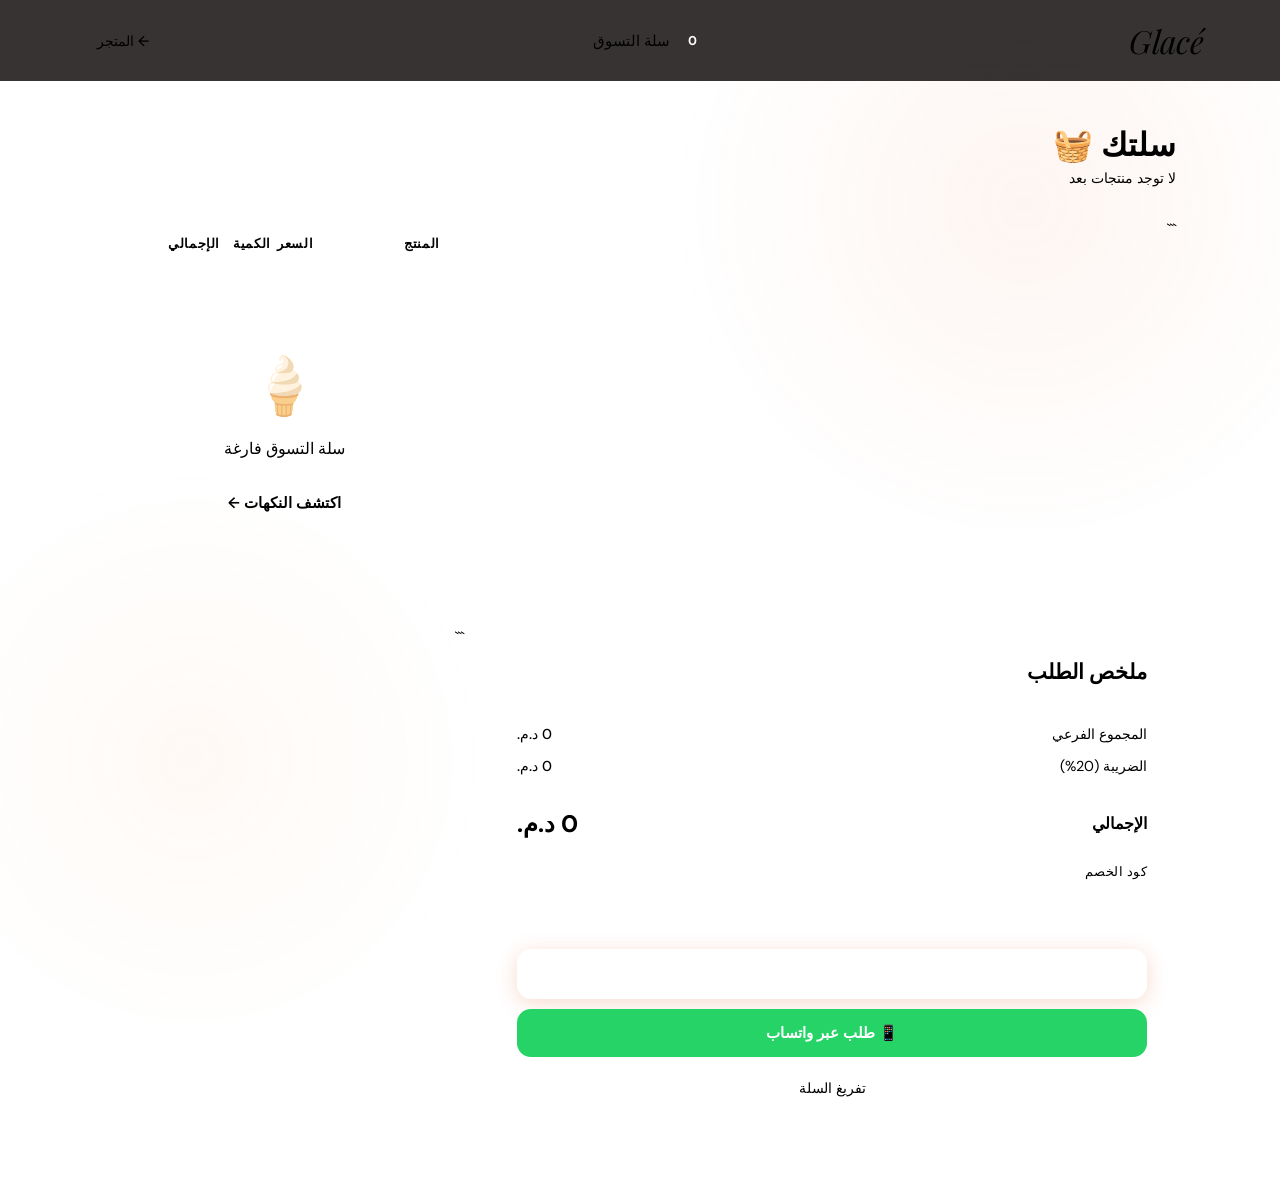
==== commit 1a1f799a: "Update cart.html" ====
--- a/cart.html
+++ b/cart.html
@@ -1,4 +1,5 @@
 <!DOCTYPE html>
+
 <html lang="ar" dir="rtl">
 <head>
   <meta charset="UTF-8">
@@ -14,477 +15,725 @@
       box-sizing: border-box;
     }
 
-    :root {
-      --bg-dark: #0D0B1A;
-      --bg-card: #1A163B;
-      --bg-elevated: #221F44;
-      --neon-pink: #FF6B6B;
-      --neon-orange: #FF8E53;
-      --neon-gold: #FFD166;
-      --neon-green: #06D6A0;
-      --text-white: #FFFFFF;
-      --text-light: #B8B8D0;
-      --shadow-neon: 0 0 15px rgba(255, 107, 107, 0.3);
-      --shadow-neon-gold: 0 0 15px rgba(255, 209, 102, 0.3);
-      --transition: all 0.3s cubic-bezier(0.2, 0.9, 0.4, 1.1);
-    }
-
-    body {
-      font-family: 'DM Sans', sans-serif;
-      background: linear-gradient(135deg, #0D0B1A 0%, #1A163B 100%);
-      color: var(--text-white);
-      min-height: 100vh;
-      position: relative;
-    }
-
-    body::before {
-      content: '';
-      position: fixed;
-      top: 0;
-      left: 0;
-      width: 100%;
-      height: 100%;
-      background: radial-gradient(circle at 20% 50%, rgba(123, 44, 191, 0.1) 0%, transparent 50%),
-                  radial-gradient(circle at 80% 80%, rgba(255, 107, 107, 0.08) 0%, transparent 60%);
-      pointer-events: none;
-      z-index: -1;
-    }
-
-    /* ========== HEADER ========== */
-    .cart-header-page {
-      display: flex;
-      justify-content: space-between;
-      align-items: center;
-      padding: 1.5rem 6vw;
-      background: rgba(13, 11, 26, 0.8);
-      backdrop-filter: blur(12px);
-      border-bottom: 1px solid rgba(255, 107, 107, 0.3);
-      position: sticky;
-      top: 0;
-      z-index: 100;
-    }
-    .cart-header-page h1 {
-      font-family: 'Playfair Display', serif;
-      font-size: 1.8rem;
-      background: linear-gradient(135deg, var(--neon-pink), var(--neon-gold));
-      -webkit-background-clip: text;
-      background-clip: text;
-      color: transparent;
-    }
-    .back-home {
-      background: linear-gradient(135deg, var(--neon-pink), var(--neon-orange));
-      color: var(--bg-dark);
-      text-decoration: none;
-      padding: 10px 24px;
-      border-radius: 40px;
-      font-weight: 600;
-      display: flex;
-      align-items: center;
-      gap: 8px;
-      transition: var(--transition);
-      box-shadow: var(--shadow-neon);
-    }
-    .back-home:hover {
-      transform: translateX(-5px);
-      box-shadow: 0 0 20px var(--neon-pink);
-    }
-
-    /* ========== MAIN CONTENT ========== */
-    .cart-main {
-      max-width: 1300px;
-      margin: 0 auto;
-      padding: 2rem 6vw;
-    }
-    .cart-grid {
-      display: grid;
-      grid-template-columns: 1fr 380px;
-      gap: 2rem;
-    }
-
-    /* ========== CART ITEMS SECTION ========== */
-    .cart-items-section {
-      background: rgba(26, 22, 59, 0.6);
-      backdrop-filter: blur(10px);
-      border-radius: 32px;
-      padding: 1.5rem;
-      border: 1px solid rgba(255, 107, 107, 0.2);
-    }
-    .cart-items-title {
-      display: grid;
-      grid-template-columns: 3fr 1fr 1fr 0.5fr;
-      padding: 0 1rem 1rem 1rem;
-      border-bottom: 1px solid rgba(255, 255, 255, 0.1);
-      margin-bottom: 1rem;
-      color: var(--neon-gold);
-      font-weight: 600;
-      font-size: 0.85rem;
-    }
-    .cart-item {
-      display: grid;
-      grid-template-columns: 3fr 1fr 1fr 0.5fr;
-      align-items: center;
-      padding: 1rem;
-      background: rgba(255, 255, 255, 0.03);
-      border-radius: 20px;
-      margin-bottom: 0.8rem;
-      transition: var(--transition);
-      animation: fadeInUp 0.4s ease;
-    }
-    @keyframes fadeInUp {
-      from { opacity: 0; transform: translateY(15px); }
-      to { opacity: 1; transform: translateY(0); }
-    }
-    .cart-item:hover {
-      background: rgba(255, 107, 107, 0.08);
-      transform: translateX(-5px);
-    }
-    .cart-item-product {
-      display: flex;
-      align-items: center;
-      gap: 1rem;
-    }
-    .cart-item-img {
-      width: 60px;
-      height: 60px;
-      border-radius: 16px;
-      object-fit: cover;
-      box-shadow: 0 4px 12px rgba(0,0,0,0.2);
-    }
-    .cart-item-name {
-      font-weight: 600;
-    }
-    .cart-item-price {
-      color: var(--neon-gold);
-      font-weight: 700;
-    }
-    .cart-item-quantity {
-      display: flex;
-      align-items: center;
-      gap: 8px;
-    }
-    .qty-btn-cart {
-      background: rgba(255, 107, 107, 0.2);
-      border: none;
-      width: 32px;
-      height: 32px;
-      border-radius: 50%;
-      color: var(--neon-pink);
-      font-weight: bold;
-      font-size: 1.2rem;
-      cursor: pointer;
-      transition: 0.2s;
-    }
-    .qty-btn-cart:hover {
-      background: var(--neon-pink);
-      color: var(--bg-dark);
-      transform: scale(1.05);
-    }
-    .cart-item-total {
-      font-weight: 700;
-      color: var(--neon-green);
-    }
-    .remove-item-btn {
-      background: none;
-      border: none;
-      font-size: 1.3rem;
-      cursor: pointer;
-      color: var(--text-light);
-      transition: 0.2s;
-    }
-    .remove-item-btn:hover {
-      color: var(--neon-pink);
-      transform: scale(1.1);
-    }
-    .empty-cart {
-      text-align: center;
-      padding: 3rem;
-      color: var(--text-light);
-    }
-    .empty-cart-icon {
-      font-size: 4rem;
-      margin-bottom: 1rem;
-    }
-
-    /* ========== CART SUMMARY SECTION ========== */
-    .cart-summary {
-      background: rgba(26, 22, 59, 0.6);
-      backdrop-filter: blur(10px);
-      border-radius: 32px;
-      padding: 1.5rem;
-      border: 1px solid rgba(255, 107, 107, 0.2);
-      position: sticky;
-      top: 100px;
-      height: fit-content;
-    }
-    .summary-title {
-      font-family: 'Playfair Display', serif;
-      font-size: 1.4rem;
-      color: var(--neon-pink);
-      margin-bottom: 1.5rem;
-      text-align: center;
-    }
-    .summary-row {
-      display: flex;
-      justify-content: space-between;
-      margin-bottom: 1rem;
-      padding: 0.5rem 0;
-    }
-    .summary-total {
-      border-top: 1px solid rgba(255, 107, 107, 0.3);
-      padding-top: 1rem;
-      margin-top: 0.5rem;
-      font-size: 1.2rem;
-      font-weight: 800;
-      color: var(--neon-gold);
-    }
-    .coupon-section {
-      margin: 1.5rem 0;
-      display: flex;
-      gap: 10px;
-    }
-    .coupon-input {
-      flex: 1;
-      background: rgba(255, 255, 255, 0.08);
-      border: 1px solid rgba(255, 107, 107, 0.3);
-      border-radius: 60px;
-      padding: 12px 18px;
-      color: white;
-      font-family: inherit;
-      outline: none;
-      transition: 0.2s;
-    }
-    .coupon-input:focus {
-      border-color: var(--neon-pink);
-      box-shadow: var(--shadow-neon);
-    }
-    .apply-coupon {
-      background: linear-gradient(135deg, var(--neon-pink), var(--neon-orange));
-      border: none;
-      padding: 0 24px;
-      border-radius: 60px;
-      color: var(--bg-dark);
-      font-weight: 700;
-      cursor: pointer;
-      transition: 0.2s;
-    }
-    .apply-coupon:hover {
-      transform: scale(0.98);
-      box-shadow: var(--shadow-neon);
-    }
-    .clear-cart-btn {
-      width: 100%;
-      background: transparent;
-      border: 1px solid rgba(255, 107, 107, 0.5);
-      color: var(--neon-pink);
-      padding: 12px;
-      border-radius: 60px;
-      font-weight: 600;
-      cursor: pointer;
-      margin: 10px 0;
-      transition: 0.2s;
-    }
-    .clear-cart-btn:hover {
-      background: rgba(255, 107, 107, 0.1);
-      transform: translateY(-2px);
-    }
-    .whatsapp-order-cart {
-      width: 100%;
-      background: #25D366;
-      color: white;
-      border: none;
-      padding: 14px;
-      border-radius: 60px;
-      font-weight: 700;
-      display: flex;
-      align-items: center;
-      justify-content: center;
-      gap: 10px;
-      cursor: pointer;
-      margin: 10px 0;
-      transition: 0.2s;
-    }
-    .whatsapp-order-cart:hover {
-      background: #128C7E;
-      transform: scale(0.98);
-    }
-    .checkout-cart-btn {
-      width: 100%;
-      background: linear-gradient(135deg, var(--neon-pink), var(--neon-orange));
-      color: var(--bg-dark);
-      border: none;
-      padding: 14px;
-      border-radius: 60px;
-      font-weight: 700;
-      cursor: pointer;
-      transition: 0.2s;
-      box-shadow: var(--shadow-neon);
-    }
-    .checkout-cart-btn:hover {
-      transform: translateY(-2px);
-      filter: brightness(1.05);
-    }
-
-    /* ========== TOAST ========== */
-    .toast {
-      position: fixed;
-      bottom: 2rem;
-      left: 50%;
-      transform: translateX(-50%) translateY(80px);
-      background: var(--bg-elevated);
-      color: var(--neon-pink);
-      padding: 12px 28px;
-      border-radius: 40px;
-      z-index: 3000;
-      transition: 0.3s;
-      opacity: 0;
-      border: 1px solid var(--neon-pink);
-      backdrop-filter: blur(10px);
-      font-weight: 500;
-    }
-    .toast.show {
-      transform: translateX(-50%) translateY(0);
-      opacity: 1;
-    }
-
-    /* ========== RESPONSIVE ========== */
-    @media (max-width: 900px) {
-      .cart-grid {
-        grid-template-columns: 1fr;
-      }
-      .cart-items-title {
-        display: none;
-      }
-      .cart-item {
-        grid-template-columns: 1fr;
-        gap: 12px;
-        text-align: center;
-      }
-      .cart-item-product {
-        justify-content: center;
-      }
-      .cart-item-quantity {
-        justify-content: center;
-      }
-      .cart-summary {
-        position: static;
-      }
-      .cart-header-page {
-        flex-direction: column;
-        gap: 1rem;
-        text-align: center;
-      }
-    }
+```
+:root {
+  --bg-dark:      #141010;
+  --bg-card:      #1E1818;
+  --bg-elevated:  #2A2222;
+  --coral:        #E8855A;
+  --coral-light:  #F0A080;
+  --orange:       #FF8C42;
+  --gold:         #E8A87C;
+  --text-white:   #FFFFFF;
+  --text-light:   #B8A898;
+  --text-muted:   #7A6A60;
+  --border:       rgba(232, 133, 90, 0.25);
+  --shadow-coral: 0 0 20px rgba(232, 133, 90, 0.3);
+  --transition:   all 0.3s cubic-bezier(0.2, 0.9, 0.4, 1.1);
+}
+
+body {
+  font-family: 'DM Sans', sans-serif;
+  background: var(--bg-dark);
+  color: var(--text-white);
+  min-height: 100vh;
+  position: relative;
+  overflow-x: hidden;
+}
+
+/* Warm ambient glow - matches main page */
+body::before {
+  content: '';
+  position: fixed;
+  top: -20%;
+  right: -10%;
+  width: 60vw;
+  height: 60vw;
+  background: radial-gradient(circle, rgba(232, 133, 90, 0.08) 0%, transparent 65%);
+  pointer-events: none;
+  z-index: 0;
+}
+body::after {
+  content: '';
+  position: fixed;
+  bottom: -20%;
+  left: -10%;
+  width: 50vw;
+  height: 50vw;
+  background: radial-gradient(circle, rgba(255, 140, 66, 0.05) 0%, transparent 65%);
+  pointer-events: none;
+  z-index: 0;
+}
+
+/* ========== HEADER ========== */
+.cart-header-page {
+  display: flex;
+  justify-content: space-between;
+  align-items: center;
+  padding: 1.2rem 6vw;
+  background: rgba(20, 16, 16, 0.85);
+  backdrop-filter: blur(16px);
+  -webkit-backdrop-filter: blur(16px);
+  border-bottom: 1px solid var(--border);
+  position: sticky;
+  top: 0;
+  z-index: 100;
+}
+
+.header-logo {
+  font-family: 'Playfair Display', serif;
+  font-style: italic;
+  font-size: 2rem;
+  color: var(--coral);
+  letter-spacing: -0.02em;
+  text-decoration: none;
+}
+
+.cart-header-title {
+  display: flex;
+  align-items: center;
+  gap: 10px;
+  color: var(--text-light);
+  font-size: 0.95rem;
+  font-weight: 500;
+}
+
+.cart-count-badge {
+  background: linear-gradient(135deg, var(--coral), var(--orange));
+  color: white;
+  width: 26px;
+  height: 26px;
+  border-radius: 50%;
+  display: flex;
+  align-items: center;
+  justify-content: center;
+  font-size: 0.8rem;
+  font-weight: 700;
+  box-shadow: var(--shadow-coral);
+}
+
+.back-home {
+  background: transparent;
+  border: 1.5px solid var(--border);
+  color: var(--text-light);
+  text-decoration: none;
+  padding: 9px 20px;
+  border-radius: 40px;
+  font-weight: 500;
+  font-size: 0.9rem;
+  display: flex;
+  align-items: center;
+  gap: 8px;
+  transition: var(--transition);
+}
+.back-home:hover {
+  border-color: var(--coral);
+  color: var(--coral);
+  transform: translateX(4px);
+}
+
+/* ========== MAIN CONTENT ========== */
+.cart-main {
+  max-width: 1200px;
+  margin: 0 auto;
+  padding: 2.5rem 5vw;
+  position: relative;
+  z-index: 1;
+}
+
+.page-heading {
+  margin-bottom: 2rem;
+}
+.page-heading h2 {
+  font-family: 'Playfair Display', serif;
+  font-size: 2rem;
+  font-weight: 600;
+  color: var(--text-white);
+  margin-bottom: 0.3rem;
+}
+.page-heading p {
+  color: var(--text-muted);
+  font-size: 0.9rem;
+}
+
+.cart-grid {
+  display: grid;
+  grid-template-columns: 1fr 360px;
+  gap: 1.5rem;
+  align-items: start;
+}
+
+/* ========== CART ITEMS SECTION ========== */
+.cart-items-section {
+  background: var(--bg-card);
+  border-radius: 28px;
+  border: 1px solid var(--border);
+  overflow: hidden;
+}
+
+.cart-items-header {
+  display: grid;
+  grid-template-columns: 3fr 1fr 1.2fr 1fr 40px;
+  padding: 1rem 1.5rem;
+  border-bottom: 1px solid rgba(255,255,255,0.06);
+  color: var(--text-muted);
+  font-size: 0.8rem;
+  font-weight: 600;
+  letter-spacing: 0.05em;
+  text-transform: uppercase;
+}
+
+.cart-items-body {
+  padding: 1rem;
+}
+
+.cart-item {
+  display: grid;
+  grid-template-columns: 3fr 1fr 1.2fr 1fr 40px;
+  align-items: center;
+  padding: 1rem;
+  border-radius: 18px;
+  margin-bottom: 0.5rem;
+  transition: var(--transition);
+  animation: fadeInUp 0.4s ease both;
+}
+.cart-item:nth-child(1) { animation-delay: 0.05s; }
+.cart-item:nth-child(2) { animation-delay: 0.10s; }
+.cart-item:nth-child(3) { animation-delay: 0.15s; }
+.cart-item:nth-child(4) { animation-delay: 0.20s; }
+
+@keyframes fadeInUp {
+  from { opacity: 0; transform: translateY(12px); }
+  to   { opacity: 1; transform: translateY(0); }
+}
+
+.cart-item:hover {
+  background: rgba(232, 133, 90, 0.06);
+}
+.cart-item:last-child {
+  margin-bottom: 0;
+}
+
+.cart-item-product {
+  display: flex;
+  align-items: center;
+  gap: 1rem;
+}
+
+.cart-item-img-wrap {
+  position: relative;
+  flex-shrink: 0;
+}
+.cart-item-img {
+  width: 64px;
+  height: 64px;
+  border-radius: 14px;
+  object-fit: cover;
+  border: 1.5px solid rgba(232, 133, 90, 0.2);
+}
+
+.cart-item-info {}
+.cart-item-name {
+  font-weight: 600;
+  font-size: 0.95rem;
+  color: var(--text-white);
+  margin-bottom: 3px;
+}
+.cart-item-sub {
+  font-size: 0.78rem;
+  color: var(--text-muted);
+}
+
+.cart-item-price {
+  color: var(--text-light);
+  font-weight: 500;
+  font-size: 0.95rem;
+}
+
+.cart-item-quantity {
+  display: flex;
+  align-items: center;
+  gap: 8px;
+  background: var(--bg-elevated);
+  border-radius: 40px;
+  padding: 5px;
+  width: fit-content;
+}
+.qty-btn-cart {
+  background: transparent;
+  border: none;
+  width: 28px;
+  height: 28px;
+  border-radius: 50%;
+  color: var(--text-light);
+  font-weight: bold;
+  font-size: 1rem;
+  cursor: pointer;
+  transition: 0.2s;
+  display: flex;
+  align-items: center;
+  justify-content: center;
+  line-height: 1;
+}
+.qty-btn-cart:hover {
+  background: var(--coral);
+  color: white;
+}
+.qty-display {
+  min-width: 28px;
+  text-align: center;
+  font-weight: 600;
+  font-size: 0.9rem;
+}
+
+.cart-item-total {
+  font-weight: 700;
+  color: var(--coral);
+  font-size: 0.95rem;
+}
+
+.remove-item-btn {
+  background: none;
+  border: none;
+  width: 32px;
+  height: 32px;
+  border-radius: 50%;
+  cursor: pointer;
+  color: var(--text-muted);
+  font-size: 1rem;
+  transition: 0.2s;
+  display: flex;
+  align-items: center;
+  justify-content: center;
+}
+.remove-item-btn:hover {
+  color: #ff6b6b;
+  background: rgba(255, 107, 107, 0.12);
+}
+
+/* Empty cart */
+.empty-cart {
+  text-align: center;
+  padding: 4rem 2rem;
+  color: var(--text-muted);
+}
+.empty-cart-icon {
+  font-size: 3.5rem;
+  margin-bottom: 1rem;
+  opacity: 0.6;
+}
+.empty-cart p {
+  font-size: 1rem;
+  margin-bottom: 1.5rem;
+}
+.empty-cart a {
+  color: var(--coral);
+  text-decoration: none;
+  font-weight: 600;
+  font-size: 0.95rem;
+  border: 1.5px solid var(--border);
+  padding: 10px 24px;
+  border-radius: 40px;
+  transition: 0.2s;
+  display: inline-block;
+}
+.empty-cart a:hover {
+  border-color: var(--coral);
+  background: rgba(232, 133, 90, 0.08);
+}
+
+/* ========== CART SUMMARY ========== */
+.cart-summary {
+  background: var(--bg-card);
+  border-radius: 28px;
+  border: 1px solid var(--border);
+  padding: 1.8rem;
+  position: sticky;
+  top: 90px;
+  height: fit-content;
+}
+
+.summary-title {
+  font-family: 'Playfair Display', serif;
+  font-size: 1.3rem;
+  font-weight: 600;
+  color: var(--text-white);
+  margin-bottom: 1.5rem;
+  padding-bottom: 1rem;
+  border-bottom: 1px solid rgba(255,255,255,0.06);
+}
+
+.summary-row {
+  display: flex;
+  justify-content: space-between;
+  align-items: center;
+  margin-bottom: 0.9rem;
+  font-size: 0.9rem;
+}
+.summary-row span:first-child {
+  color: var(--text-muted);
+}
+.summary-row span:last-child {
+  color: var(--text-light);
+  font-weight: 500;
+}
+
+.discount-badge {
+  color: #4ade80 !important;
+}
+
+.summary-divider {
+  border: none;
+  border-top: 1px solid rgba(255,255,255,0.07);
+  margin: 1rem 0;
+}
+
+.summary-total-row {
+  display: flex;
+  justify-content: space-between;
+  align-items: center;
+  margin-bottom: 1.5rem;
+}
+.summary-total-row span:first-child {
+  font-weight: 600;
+  font-size: 1rem;
+  color: var(--text-white);
+}
+.summary-total-price {
+  font-size: 1.5rem;
+  font-weight: 800;
+  color: var(--coral);
+}
+
+/* Coupon */
+.coupon-section {
+  margin-bottom: 1.2rem;
+}
+.coupon-label {
+  font-size: 0.8rem;
+  color: var(--text-muted);
+  margin-bottom: 0.5rem;
+  letter-spacing: 0.04em;
+  text-transform: uppercase;
+}
+.coupon-row {
+  display: flex;
+  gap: 8px;
+}
+.coupon-input {
+  flex: 1;
+  background: var(--bg-elevated);
+  border: 1.5px solid rgba(255,255,255,0.08);
+  border-radius: 12px;
+  padding: 11px 16px;
+  color: white;
+  font-family: inherit;
+  font-size: 0.85rem;
+  outline: none;
+  transition: 0.2s;
+}
+.coupon-input::placeholder {
+  color: var(--text-muted);
+}
+.coupon-input:focus {
+  border-color: var(--coral);
+}
+.apply-coupon {
+  background: linear-gradient(135deg, var(--coral), var(--orange));
+  border: none;
+  padding: 0 18px;
+  border-radius: 12px;
+  color: white;
+  font-weight: 700;
+  font-size: 0.85rem;
+  cursor: pointer;
+  transition: 0.2s;
+  white-space: nowrap;
+}
+.apply-coupon:hover {
+  opacity: 0.9;
+  transform: scale(0.98);
+}
+
+/* Buttons */
+.btn-group {
+  display: flex;
+  flex-direction: column;
+  gap: 10px;
+}
+
+.whatsapp-order-cart {
+  width: 100%;
+  background: #25D366;
+  color: white;
+  border: none;
+  padding: 14px;
+  border-radius: 14px;
+  font-weight: 700;
+  font-size: 0.95rem;
+  font-family: inherit;
+  display: flex;
+  align-items: center;
+  justify-content: center;
+  gap: 10px;
+  cursor: pointer;
+  transition: 0.2s;
+}
+.whatsapp-order-cart:hover {
+  background: #128C7E;
+  transform: translateY(-2px);
+}
+
+.checkout-cart-btn {
+  width: 100%;
+  background: linear-gradient(135deg, var(--coral), var(--orange));
+  color: white;
+  border: none;
+  padding: 15px;
+  border-radius: 14px;
+  font-weight: 700;
+  font-size: 0.95rem;
+  font-family: inherit;
+  cursor: pointer;
+  transition: 0.2s;
+  box-shadow: 0 4px 20px rgba(232, 133, 90, 0.3);
+}
+.checkout-cart-btn:hover {
+  transform: translateY(-2px);
+  box-shadow: 0 8px 28px rgba(232, 133, 90, 0.4);
+}
+
+.clear-cart-btn {
+  width: 100%;
+  background: transparent;
+  border: 1.5px solid rgba(255,255,255,0.08);
+  color: var(--text-muted);
+  padding: 12px;
+  border-radius: 14px;
+  font-weight: 500;
+  font-size: 0.85rem;
+  font-family: inherit;
+  cursor: pointer;
+  transition: 0.2s;
+}
+.clear-cart-btn:hover {
+  border-color: rgba(255, 107, 107, 0.4);
+  color: #ff6b6b;
+}
+
+/* ========== TOAST ========== */
+.toast {
+  position: fixed;
+  bottom: 2rem;
+  left: 50%;
+  transform: translateX(-50%) translateY(80px);
+  background: var(--bg-elevated);
+  color: var(--text-white);
+  padding: 12px 24px;
+  border-radius: 40px;
+  z-index: 3000;
+  transition: 0.35s cubic-bezier(0.34, 1.56, 0.64, 1);
+  opacity: 0;
+  border: 1px solid var(--border);
+  backdrop-filter: blur(12px);
+  font-weight: 500;
+  font-size: 0.9rem;
+  white-space: nowrap;
+  pointer-events: none;
+}
+.toast.show {
+  transform: translateX(-50%) translateY(0);
+  opacity: 1;
+}
+
+/* ========== RESPONSIVE ========== */
+@media (max-width: 900px) {
+  .cart-grid {
+    grid-template-columns: 1fr;
+  }
+  .cart-items-header {
+    display: none;
+  }
+  .cart-item {
+    grid-template-columns: 1fr;
+    gap: 12px;
+    text-align: center;
+    padding: 1.2rem;
+  }
+  .cart-item-product {
+    flex-direction: column;
+    align-items: center;
+    text-align: center;
+  }
+  .cart-item-quantity {
+    margin: 0 auto;
+  }
+  .cart-summary {
+    position: static;
+  }
+}
+
+@media (max-width: 520px) {
+  .cart-header-page {
+    padding: 1rem 4vw;
+  }
+  .cart-main {
+    padding: 1.5rem 4vw;
+  }
+  .header-logo {
+    font-size: 1.6rem;
+  }
+  .back-home {
+    padding: 8px 14px;
+    font-size: 0.82rem;
+  }
+  .cart-summary {
+    padding: 1.4rem;
+  }
+  .summary-total-price {
+    font-size: 1.3rem;
+  }
+}
+```
+
   </style>
 </head>
 <body>
 
 <!-- HEADER -->
+
 <div class="cart-header-page">
-  <h1>🛒 سلة التسوق</h1>
-  <a href="index.html" class="back-home">← العودة إلى المتجر</a>
+  <a href="index.html" class="header-logo">Glacé</a>
+  <div class="cart-header-title">
+    <div class="cart-count-badge" id="headerCartCount">0</div>
+    <span>سلة التسوق</span>
+  </div>
+  <a href="index.html" class="back-home">← المتجر</a>
 </div>
 
 <!-- MAIN CONTENT -->
+
 <div class="cart-main">
+
+  <div class="page-heading">
+    <h2>سلتك 🧺</h2>
+    <p id="cartSubHeading">لا توجد منتجات بعد</p>
+  </div>
+
   <div class="cart-grid">
-    <!-- CART ITEMS -->
-    <div class="cart-items-section">
-      <div class="cart-items-title">
-        <span>المنتج</span>
-        <span>السعر</span>
-        <span>الكمية</span>
-        <span>الإجمالي</span>
-      </div>
-      <div id="cartItemsContainer">
-        <div class="empty-cart">
-          <div class="empty-cart-icon">🍃</div>
-          <p>سلة التسوق فارغة</p>
-          <a href="index.html" style="color: var(--neon-pink); margin-top: 1rem; display: inline-block;">اكتشف النكهات →</a>
-        </div>
-      </div>
+
+```
+<!-- CART ITEMS -->
+<div class="cart-items-section">
+  <div class="cart-items-header">
+    <span>المنتج</span>
+    <span>السعر</span>
+    <span>الكمية</span>
+    <span>الإجمالي</span>
+    <span></span>
+  </div>
+  <div class="cart-items-body" id="cartItemsContainer">
+    <div class="empty-cart">
+      <div class="empty-cart-icon">🍦</div>
+      <p>سلة التسوق فارغة</p>
+      <a href="index.html">اكتشف النكهات ←</a>
     </div>
-
-    <!-- CART SUMMARY -->
-    <div class="cart-summary">
-      <div class="summary-title">📋 ملخص الطلب</div>
-      <div class="summary-row">
-        <span>المجموع الفرعي</span>
-        <span id="subtotal">0 د.م.</span>
-      </div>
-      <div class="summary-row">
-        <span>الخصم</span>
-        <span id="discountAmount">0 د.م.</span>
-      </div>
-      <div class="summary-row">
-        <span>الضريبة (20%)</span>
-        <span id="taxAmount">0 د.م.</span>
-      </div>
-      <div class="summary-row summary-total">
-        <span>الإجمالي النهائي</span>
-        <span id="totalPrice">0 د.م.</span>
-      </div>
-
-      <div class="coupon-section">
-        <input type="text" id="couponCode" class="coupon-input" placeholder="كود الخصم (GLACE10, GLACE20, WELCOME)">
-        <button id="applyCouponBtn" class="apply-coupon">تطبيق</button>
-      </div>
-
-      <button id="clearCartBtn" class="clear-cart-btn">🗑️ تفريغ السلة</button>
-      <button id="whatsappOrderCartBtn" class="whatsapp-order-cart">📱 طلب عبر واتساب</button>
-      <button id="checkoutCartBtn" class="checkout-cart-btn">💳 إتمام الشراء</button>
+  </div>
+</div>
+
+<!-- CART SUMMARY -->
+<div class="cart-summary">
+  <div class="summary-title">ملخص الطلب</div>
+
+  <div class="summary-row">
+    <span>المجموع الفرعي</span>
+    <span id="subtotal">0 د.م.</span>
+  </div>
+  <div class="summary-row" id="discountRow" style="display:none;">
+    <span>الخصم</span>
+    <span id="discountAmount" class="discount-badge">0 د.م.</span>
+  </div>
+  <div class="summary-row">
+    <span>الضريبة (20%)</span>
+    <span id="taxAmount">0 د.م.</span>
+  </div>
+
+  <hr class="summary-divider">
+
+  <div class="summary-total-row">
+    <span>الإجمالي</span>
+    <span class="summary-total-price" id="totalPrice">0 د.م.</span>
+  </div>
+
+  <!-- Coupon -->
+  <div class="coupon-section">
+    <div class="coupon-label">كود الخصم</div>
+    <div class="coupon-row">
+      <input type="text" id="couponCode" class="coupon-input" placeholder="GLACE10 · GLACE20 · WELCOME">
+      <button id="applyCouponBtn" class="apply-coupon">تطبيق</button>
     </div>
   </div>
+
+  <!-- Action Buttons -->
+  <div class="btn-group">
+    <button id="checkoutCartBtn" class="checkout-cart-btn">✦ إتمام الشراء</button>
+    <button id="whatsappOrderCartBtn" class="whatsapp-order-cart">📱 طلب عبر واتساب</button>
+    <button id="clearCartBtn" class="clear-cart-btn">تفريغ السلة</button>
+  </div>
 </div>
+```
+
+  </div>
+</div>
 
 <!-- TOAST -->
-<div class="toast" id="toastMsg">✓ تم التحديث</div>
+
+<div class="toast" id="toastMsg">تم التحديث</div>
 
 <script>
   (function() {
-    // ========== STATE ==========
-    let cart = [];
-    let discountPercent = 0;
-    let couponApplied = false;
-
-    // كوبونات الخصم
-    const coupons = {
-      'GLACE10': 10,
-      'GLACE20': 20,
-      'WELCOME': 15
+    var cart = [];
+    var discountPercent = 0;
+    var couponApplied = false;
+
+    var coupons = {
+      'GLACE10':  10,
+      'GLACE20':  20,
+      'WELCOME':  15
     };
 
-    // ========== DOM ELEMENTS ==========
-    const container = document.getElementById('cartItemsContainer');
-    const subtotalSpan = document.getElementById('subtotal');
-    const discountSpan = document.getElementById('discountAmount');
-    const taxSpan = document.getElementById('taxAmount');
-    const totalSpan = document.getElementById('totalPrice');
-    const toast = document.getElementById('toastMsg');
-    const couponInput = document.getElementById('couponCode');
-
-    // ========== HELPERS ==========
+    var container      = document.getElementById('cartItemsContainer');
+    var subtotalSpan   = document.getElementById('subtotal');
+    var discountSpan   = document.getElementById('discountAmount');
+    var discountRow    = document.getElementById('discountRow');
+    var taxSpan        = document.getElementById('taxAmount');
+    var totalSpan      = document.getElementById('totalPrice');
+    var toast          = document.getElementById('toastMsg');
+    var couponInput    = document.getElementById('couponCode');
+    var headerCount    = document.getElementById('headerCartCount');
+    var subHeading     = document.getElementById('cartSubHeading');
+
     function showToast(msg) {
-      toast.innerText = '✓ ' + msg;
+      toast.innerText = msg;
       toast.classList.add('show');
-      setTimeout(() => toast.classList.remove('show'), 2500);
+      setTimeout(function() { toast.classList.remove('show'); }, 2500);
     }
 
     function escapeHtml(str) {
-      return str.replace(/[&<>]/g, function(m) {
-        if (m === '&') return '&amp;';
-        if (m === '<') return '&lt;';
-        if (m === '>') return '&gt;';
-        return m;
-      });
-    }
-
-    // ========== CART FUNCTIONS ==========
+      return String(str)
+        .replace(/&/g, '&amp;')
+        .replace(/</g, '&lt;')
+        .replace(/>/g, '&gt;');
+    }
+
+    function fmt(n) {
+      return Math.round(n * 100) / 100;
+    }
+
     function loadCart() {
-      const saved = localStorage.getItem('glace_cart');
+      var saved = localStorage.getItem('glace_cart');
       if (saved) {
         try { cart = JSON.parse(saved); } catch(e) { cart = []; }
-      } else {
-        cart = [];
       }
       renderCart();
     }
@@ -495,177 +744,185 @@
     }
 
     function calculateTotals() {
-      const subtotal = cart.reduce((sum, item) => sum + (item.price * item.quantity), 0);
-      const discount = (subtotal * discountPercent) / 100;
-      const afterDiscount = subtotal - discount;
-      const tax = afterDiscount * 0.20; // 20% tax
-      const total = afterDiscount + tax;
-      return { subtotal, discount, tax, total };
-    }
-
-    function updateTotalsDisplay() {
-      const { subtotal, discount, tax, total } = calculateTotals();
-      subtotalSpan.innerText = subtotal + ' د.م.';
-      discountSpan.innerText = discount + ' د.م.';
-      taxSpan.innerText = tax + ' د.م.';
-      totalSpan.innerText = total + ' د.م.';
+      var subtotal = 0;
+      for (var i = 0; i < cart.length; i++) {
+        subtotal += cart[i].price * cart[i].quantity;
+      }
+      var discount     = fmt((subtotal * discountPercent) / 100);
+      var afterDiscount = subtotal - discount;
+      var tax          = fmt(afterDiscount * 0.20);
+      var total        = fmt(afterDiscount + tax);
+      return { subtotal: subtotal, discount: discount, tax: tax, total: total };
+    }
+
+    function updateTotals() {
+      var t = calculateTotals();
+      subtotalSpan.innerText  = fmt(t.subtotal) + ' د.م.';
+      taxSpan.innerText       = t.tax + ' د.م.';
+      totalSpan.innerText     = t.total + ' د.م.';
+      if (t.discount > 0) {
+        discountSpan.innerText = '-' + t.discount + ' د.م.';
+        discountRow.style.display = 'flex';
+      } else {
+        discountRow.style.display = 'none';
+      }
     }
 
     function renderCart() {
       if (!container) return;
-      
+
+      var totalItems = 0;
+      for (var i = 0; i < cart.length; i++) { totalItems += cart[i].quantity; }
+      if (headerCount) headerCount.innerText = totalItems;
+
       if (cart.length === 0) {
-        container.innerHTML = `
-          <div class="empty-cart">
-            <div class="empty-cart-icon">🍃</div>
-            <p>سلة التسوق فارغة</p>
-            <a href="index.html" style="color: var(--neon-pink); margin-top: 1rem; display: inline-block;">اكتشف النكهات →</a>
-          </div>
-        `;
-        updateTotalsDisplay();
+        if (subHeading) subHeading.innerText = 'لا توجد منتجات بعد';
+        container.innerHTML = '<div class="empty-cart"><div class="empty-cart-icon">🍦</div><p>سلة التسوق فارغة</p><a href="index.html">اكتشف النكهات \u2190</a></div>';
+        updateTotals();
         return;
       }
 
-      let html = '';
-      cart.forEach((item, idx) => {
-        const itemTotal = item.price * item.quantity;
-        html += `
-          <div class="cart-item" data-index="${idx}">
-            <div class="cart-item-product">
-              <img class="cart-item-img" src="${item.img || 'https://images.unsplash.com/photo-1567206563114-c179706e6b3d?w=100&q=80'}" alt="${item.name}" onerror="this.src='https://images.unsplash.com/photo-1567206563114-c179706e6b3d?w=100&q=80'">
-              <div class="cart-item-name">${escapeHtml(item.name)}</div>
-            </div>
-            <div class="cart-item-price">${item.price} د.م.</div>
-            <div class="cart-item-quantity">
-              <button class="qty-btn-cart" data-idx="${idx}" data-delta="-1">−</button>
-              <span style="min-width: 35px; text-align: center;">${item.quantity}</span>
-              <button class="qty-btn-cart" data-idx="${idx}" data-delta="1">+</button>
-            </div>
-            <div class="cart-item-total">${itemTotal} د.م.</div>
-            <button class="remove-item-btn" data-idx="${idx}">🗑️</button>
-          </div>
-        `;
-      });
+      if (subHeading) subHeading.innerText = totalItems + ' منتج' + (totalItems > 1 ? ' في سلتك' : ' في سلتك');
+
+      var html = '';
+      for (var j = 0; j < cart.length; j++) {
+        var item = cart[j];
+        var itemTotal = fmt(item.price * item.quantity);
+        var imgSrc = item.img || 'https://images.unsplash.com/photo-1567206563114-c179706e6b3d?w=120&q=80';
+        html += '<div class="cart-item" data-index="' + j + '">' +
+          '<div class="cart-item-product">' +
+            '<div class="cart-item-img-wrap">' +
+              '<img class="cart-item-img" src="' + escapeHtml(imgSrc) + '" alt="' + escapeHtml(item.name) + '" onerror="this.src=\'https://images.unsplash.com/photo-1567206563114-c179706e6b3d?w=120&q=80\'">' +
+            '</div>' +
+            '<div class="cart-item-info">' +
+              '<div class="cart-item-name">' + escapeHtml(item.name) + '</div>' +
+              '<div class="cart-item-sub">آيس كريم فاخر</div>' +
+            '</div>' +
+          '</div>' +
+          '<div class="cart-item-price">' + item.price + ' د.م.</div>' +
+          '<div class="cart-item-quantity">' +
+            '<button class="qty-btn-cart" data-idx="' + j + '" data-delta="-1">−</button>' +
+            '<span class="qty-display">' + item.quantity + '</span>' +
+            '<button class="qty-btn-cart" data-idx="' + j + '" data-delta="1">+</button>' +
+          '</div>' +
+          '<div class="cart-item-total">' + itemTotal + ' د.م.</div>' +
+          '<button class="remove-item-btn" data-idx="' + j + '">✕</button>' +
+        '</div>';
+      }
+
       container.innerHTML = html;
-      updateTotalsDisplay();
-
-      // Attach events
-      document.querySelectorAll('.qty-btn-cart').forEach(btn => {
-        btn.addEventListener('click', () => {
-          const idx = parseInt(btn.dataset.idx);
-          const delta = parseInt(btn.dataset.delta);
-          if (cart[idx]) {
-            let newQty = cart[idx].quantity + delta;
-            if (newQty <= 0) {
-              cart.splice(idx, 1);
-              showToast('تم إزالة المنتج');
-            } else {
-              cart[idx].quantity = newQty;
-              showToast('تم تحديث الكمية');
+      updateTotals();
+
+      // Qty buttons
+      var qtyBtns = document.querySelectorAll('.qty-btn-cart');
+      for (var k = 0; k < qtyBtns.length; k++) {
+        (function(btn) {
+          btn.addEventListener('click', function() {
+            var idx   = parseInt(btn.getAttribute('data-idx'));
+            var delta = parseInt(btn.getAttribute('data-delta'));
+            if (cart[idx]) {
+              var newQty = cart[idx].quantity + delta;
+              if (newQty <= 0) {
+                cart.splice(idx, 1);
+                showToast('تم إزالة المنتج');
+              } else {
+                cart[idx].quantity = newQty;
+                showToast('تم تحديث الكمية ✓');
+              }
+              saveCart();
             }
+          });
+        })(qtyBtns[k]);
+      }
+
+      // Remove buttons
+      var removeBtns = document.querySelectorAll('.remove-item-btn');
+      for (var m = 0; m < removeBtns.length; m++) {
+        (function(btn) {
+          btn.addEventListener('click', function() {
+            var idx = parseInt(btn.getAttribute('data-idx'));
+            cart.splice(idx, 1);
             saveCart();
-          }
-        });
-      });
-
-      document.querySelectorAll('.remove-item-btn').forEach(btn => {
-        btn.addEventListener('click', () => {
-          const idx = parseInt(btn.dataset.idx);
-          cart.splice(idx, 1);
-          saveCart();
-          showToast('تم إزالة المنتج');
-        });
-      });
-    }
-
-    // ========== COUPON FUNCTIONS ==========
+            showToast('تم إزالة المنتج');
+          });
+        })(removeBtns[m]);
+      }
+    }
+
+    // Coupon
     function applyCoupon(code) {
-      const upperCode = code.toUpperCase();
-      if (coupons[upperCode]) {
-        discountPercent = coupons[upperCode];
-        couponApplied = true;
-        showToast(`تم تطبيق الخصم ${discountPercent}% 🎉`);
+      var upper = code.toUpperCase();
+      if (coupons[upper]) {
+        discountPercent = coupons[upper];
+        couponApplied   = true;
+        showToast('خصم ' + discountPercent + '% تم تطبيقه 🎉');
         renderCart();
       } else {
-        showToast('كود خصم غير صالح');
+        showToast('كود الخصم غير صالح');
       }
     }
 
-    function removeCoupon() {
-      discountPercent = 0;
-      couponApplied = false;
-      if (couponInput) couponInput.value = '';
-      renderCart();
-    }
-
-    // ========== CLEAR CART ==========
+    // Clear cart
     function clearCart() {
-      if (cart.length === 0) {
-        showToast('السلة فارغة بالفعل');
-        return;
-      }
-      if (confirm('هل أنت متأكد من تفريغ السلة بالكامل؟')) {
+      if (cart.length === 0) { showToast('السلة فارغة بالفعل'); return; }
+      if (confirm('هل أنت متأكد من تفريغ السلة؟')) {
         cart = [];
         discountPercent = 0;
-        couponApplied = false;
+        couponApplied   = false;
         if (couponInput) couponInput.value = '';
         saveCart();
         showToast('تم تفريغ السلة');
       }
     }
 
-    // ========== WHATSAPP ORDER ==========
-    function sendWhatsAppOrder() {
-      if (cart.length === 0) {
-        showToast('سلة التسوق فارغة');
-        return;
+    // WhatsApp
+    function sendWhatsApp() {
+      if (cart.length === 0) { showToast('السلة فارغة'); return; }
+      var t = calculateTotals();
+      var msg = '\uD83C\uDF66 *طلب جديد من Glacé* \uD83C\uDF66\n\n';
+      msg += '\u2015 \u2015 \u2015 \u2015 \u2015 \u2015 \u2015 \u2015\n';
+      for (var i = 0; i < cart.length; i++) {
+        var item = cart[i];
+        msg += '\u2022 ' + item.name + '\n  ' + item.quantity + ' \u00D7 ' + item.price + ' \u062F.\u0645. = ' + fmt(item.price * item.quantity) + ' \u062F.\u0645.\n';
       }
-      const { subtotal, discount, tax, total } = calculateTotals();
-      let message = "🍦 *طلب جديد من Glacé* 🍦\n\n";
-      message += "─ ─ ─ ─ ─ ─ ─ ─ ─ ─\n";
-      cart.forEach(item => {
-        message += `• ${item.name}\n  الكمية: ${item.quantity}  ×  ${item.price} د.م. = ${item.price * item.quantity} د.م.\n`;
+      msg += '\u2015 \u2015 \u2015 \u2015 \u2015 \u2015 \u2015 \u2015\n';
+      msg += '\uD83D\uDCCA المجموع: ' + t.subtotal + ' \u062F.\u0645.\n';
+      if (t.discount > 0) msg += '\uD83C\uDF81 الخصم: -' + t.discount + ' \u062F.\u0645. (' + discountPercent + '%)\n';
+      msg += '\uD83D\uDCB0 *الإجمالي: ' + t.total + ' \u062F.\u0645.*\n\n';
+      msg += '\uD83D\uDCCD مراكش، المغرب\n';
+      msg += '_شكراً لاختياركم Glacé_ \u2764\uFE0F\u200D\uD83D\uDD25';
+      window.open('https://wa.me/212612345678?text=' + encodeURIComponent(msg), '_blank');
+    }
+
+    // Checkout
+    function checkout() {
+      if (cart.length === 0) { showToast('السلة فارغة'); return; }
+      showToast('شكراً! سيتم معالجة طلبك 🎉');
+    }
+
+    // Events
+    var applyBtn = document.getElementById('applyCouponBtn');
+    if (applyBtn) {
+      applyBtn.addEventListener('click', function() {
+        var code = couponInput ? couponInput.value.trim() : '';
+        if (code) applyCoupon(code);
+        else showToast('أدخل كود الخصم أولاً');
       });
-      message += "─ ─ ─ ─ ─ ─ ─ ─ ─ ─\n";
-      message += `📊 المجموع الفرعي: ${subtotal} د.م.\n`;
-      if (discount > 0) message += `🎁 الخصم: -${discount} د.م. (${discountPercent}%)\n`;
-      message += `📈 الضريبة (20%): ${tax} د.م.\n`;
-      message += `💰 *الإجمالي النهائي: ${total} د.م.*\n\n`;
-      message += "📍 التوصيل: مراكش، المغرب\n";
-      message += "📞 للاستفسار: +212 5XX XXX XXX\n\n";
-      message += "_شكراً لتسوقكم من Glacé_ ❄️";
-      
-      const encoded = encodeURIComponent(message);
-      window.open(`https://wa.me/212612345678?text=${encoded}`, '_blank');
-    }
-
-    // ========== CHECKOUT SIMULATION ==========
-    function checkout() {
-      if (cart.length === 0) {
-        showToast('السلة فارغة');
-        return;
-      }
-      showToast('🎉 شكراً! تمت محاكاة الطلب بنجاح');
-      // اختياري: تفريغ السلة بعد الشراء
-      // cart = [];
-      // discountPercent = 0;
-      // saveCart();
-    }
-
-    // ========== EVENT LISTENERS ==========
-    document.getElementById('applyCouponBtn')?.addEventListener('click', () => {
-      const code = couponInput?.value.trim() || '';
-      if (code) applyCoupon(code);
-      else showToast('الرجاء إدخال كود الخصم');
-    });
-
-    document.getElementById('clearCartBtn')?.addEventListener('click', clearCart);
-    document.getElementById('whatsappOrderCartBtn')?.addEventListener('click', sendWhatsAppOrder);
-    document.getElementById('checkoutCartBtn')?.addEventListener('click', checkout);
-
-    // ========== INIT ==========
+    }
+
+    var clearBtn = document.getElementById('clearCartBtn');
+    if (clearBtn) clearBtn.addEventListener('click', clearCart);
+
+    var waBtn = document.getElementById('whatsappOrderCartBtn');
+    if (waBtn) waBtn.addEventListener('click', sendWhatsApp);
+
+    var checkBtn = document.getElementById('checkoutCartBtn');
+    if (checkBtn) checkBtn.addEventListener('click', checkout);
+
+    // Init
     loadCart();
   })();
 </script>
+
 </body>
 </html>
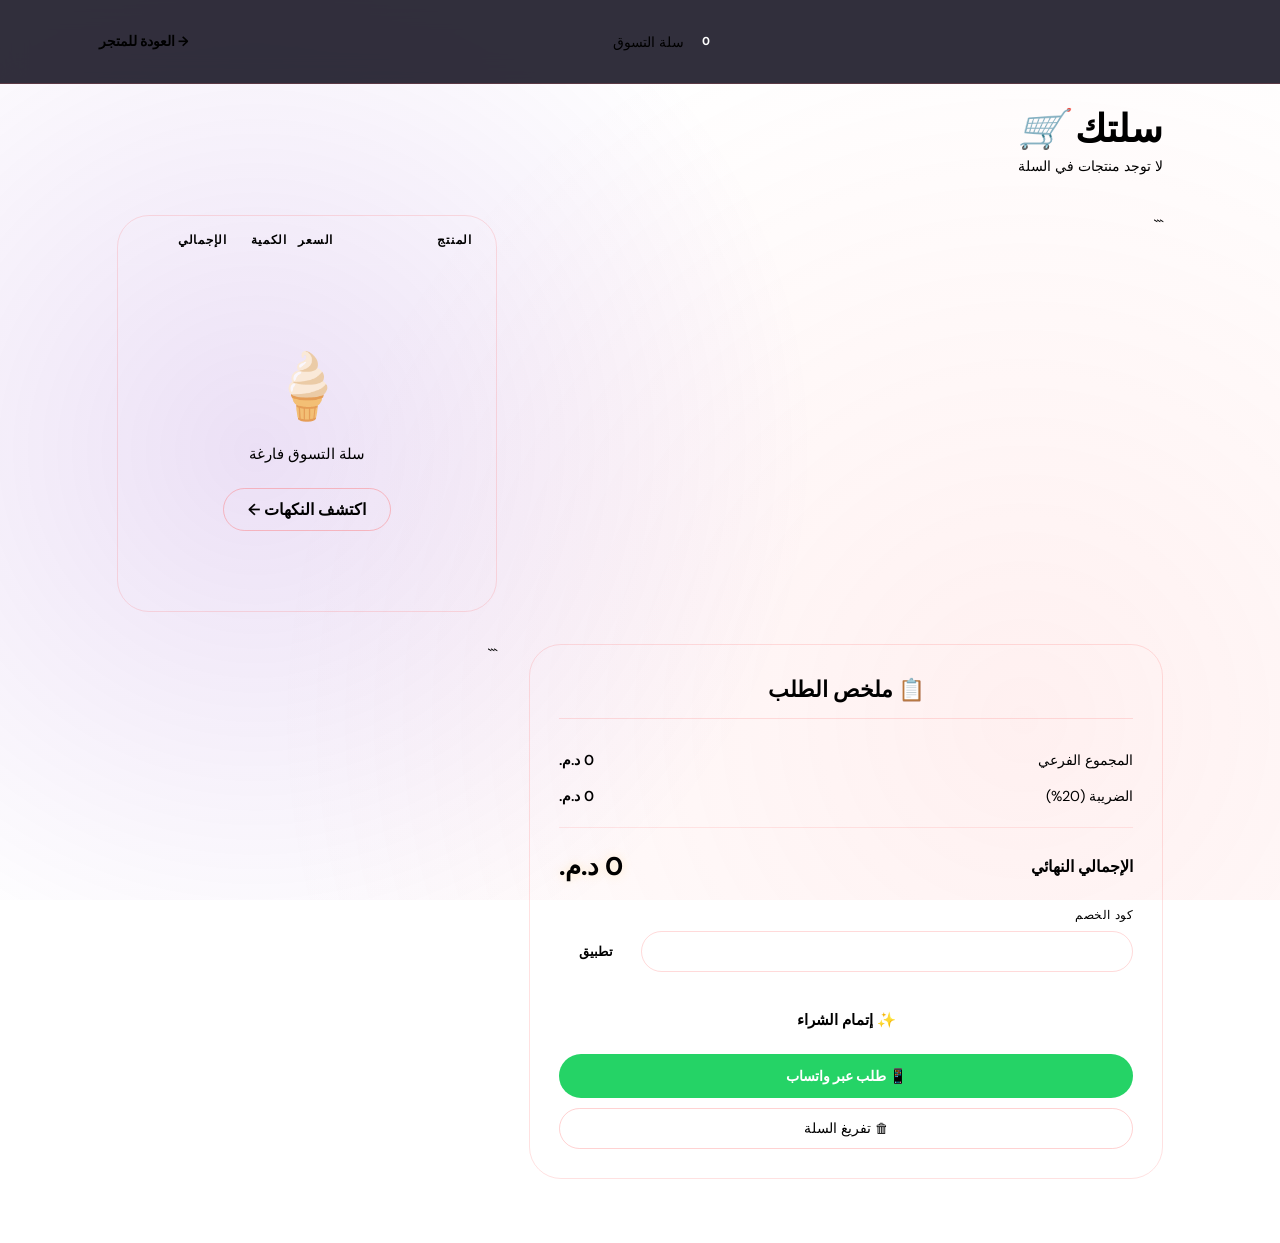
==== commit 3e4aa8e9: "Update cart.html" ====
--- a/cart.html
+++ b/cart.html
@@ -8,27 +8,20 @@
   <title>Glacé | سلة التسوق</title>
   <link href="https://fonts.googleapis.com/css2?family=Playfair+Display:ital,wght@0,400;0,500;0,600;0,700;1,400;1,700&family=DM+Sans:wght@300;400;500;600;700;800&display=swap" rel="stylesheet">
   <style>
-    /* ========== RESET & VARIABLES ========== */
-    * {
-      margin: 0;
-      padding: 0;
-      box-sizing: border-box;
-    }
+    /* ========== RESET & VARIABLES — نفس index.html بالضبط ========== */
+    * { margin: 0; padding: 0; box-sizing: border-box; }
 
 ```
 :root {
-  --bg-dark:      #141010;
-  --bg-card:      #1E1818;
-  --bg-elevated:  #2A2222;
-  --coral:        #E8855A;
-  --coral-light:  #F0A080;
-  --orange:       #FF8C42;
-  --gold:         #E8A87C;
+  --bg-dark:      #0D0B1A;
+  --bg-card:      #1A163B;
+  --bg-elevated:  #221F44;
+  --neon-pink:    #FF6B6B;
+  --neon-orange:  #FF8E53;
+  --neon-gold:    #FFD166;
   --text-white:   #FFFFFF;
-  --text-light:   #B8A898;
-  --text-muted:   #7A6A60;
-  --border:       rgba(232, 133, 90, 0.25);
-  --shadow-coral: 0 0 20px rgba(232, 133, 90, 0.3);
+  --text-light:   #B8B8D0;
+  --shadow-neon:  0 0 15px rgba(255, 107, 107, 0.3);
   --transition:   all 0.3s cubic-bezier(0.2, 0.9, 0.4, 1.1);
 }
 
@@ -37,237 +30,198 @@
   background: var(--bg-dark);
   color: var(--text-white);
   min-height: 100vh;
+  overflow-x: hidden;
   position: relative;
-  overflow-x: hidden;
-}
-
-/* Warm ambient glow - matches main page */
+}
+
+/* نفس الـ ambient background من index.html */
 body::before {
   content: '';
   position: fixed;
-  top: -20%;
-  right: -10%;
-  width: 60vw;
-  height: 60vw;
-  background: radial-gradient(circle, rgba(232, 133, 90, 0.08) 0%, transparent 65%);
+  top: 0; left: 0;
+  width: 100%; height: 100%;
+  background:
+    radial-gradient(circle at 20% 50%, rgba(123, 44, 191, 0.15) 0%, transparent 50%),
+    radial-gradient(circle at 80% 80%, rgba(255, 107, 107, 0.1) 0%, transparent 60%);
   pointer-events: none;
   z-index: 0;
 }
-body::after {
-  content: '';
+
+/* ========== NAVBAR — نفس index.html ========== */
+nav {
   position: fixed;
-  bottom: -20%;
-  left: -10%;
-  width: 50vw;
-  height: 50vw;
-  background: radial-gradient(circle, rgba(255, 140, 66, 0.05) 0%, transparent 65%);
-  pointer-events: none;
-  z-index: 0;
-}
-
-/* ========== HEADER ========== */
-.cart-header-page {
+  top: 0; left: 0; right: 0;
   display: flex;
   justify-content: space-between;
   align-items: center;
-  padding: 1.2rem 6vw;
-  background: rgba(20, 16, 16, 0.85);
-  backdrop-filter: blur(16px);
-  -webkit-backdrop-filter: blur(16px);
-  border-bottom: 1px solid var(--border);
-  position: sticky;
-  top: 0;
-  z-index: 100;
-}
-
-.header-logo {
+  padding: 20px 6vw;
+  z-index: 500;
+  background: rgba(13, 11, 26, 0.85);
+  backdrop-filter: blur(12px);
+  -webkit-backdrop-filter: blur(12px);
+  border-bottom: 1px solid rgba(255, 107, 107, 0.2);
+  transition: var(--transition);
+}
+.logo {
   font-family: 'Playfair Display', serif;
+  font-size: 2rem;
+  font-weight: 700;
   font-style: italic;
-  font-size: 2rem;
-  color: var(--coral);
-  letter-spacing: -0.02em;
+  background: linear-gradient(135deg, var(--neon-pink), var(--neon-gold));
+  -webkit-background-clip: text;
+  background-clip: text;
+  color: transparent;
   text-decoration: none;
 }
-
-.cart-header-title {
+.nav-center {
   display: flex;
   align-items: center;
   gap: 10px;
   color: var(--text-light);
-  font-size: 0.95rem;
+  font-size: 0.9rem;
   font-weight: 500;
 }
-
-.cart-count-badge {
-  background: linear-gradient(135deg, var(--coral), var(--orange));
+.nav-cart-badge {
+  background: linear-gradient(135deg, var(--neon-pink), var(--neon-orange));
   color: white;
-  width: 26px;
-  height: 26px;
-  border-radius: 50%;
+  min-width: 24px;
+  height: 24px;
+  border-radius: 20px;
   display: flex;
   align-items: center;
   justify-content: center;
-  font-size: 0.8rem;
-  font-weight: 700;
-  box-shadow: var(--shadow-coral);
-}
-
+  font-size: 0.72rem;
+  font-weight: 800;
+  padding: 0 7px;
+  box-shadow: var(--shadow-neon);
+}
 .back-home {
-  background: transparent;
-  border: 1.5px solid var(--border);
-  color: var(--text-light);
+  background: linear-gradient(135deg, var(--neon-pink), var(--neon-orange));
+  color: var(--bg-dark);
   text-decoration: none;
-  padding: 9px 20px;
-  border-radius: 40px;
-  font-weight: 500;
-  font-size: 0.9rem;
+  padding: 10px 22px;
+  border-radius: 60px;
+  font-weight: 700;
+  font-size: 0.85rem;
   display: flex;
   align-items: center;
   gap: 8px;
   transition: var(--transition);
+  box-shadow: var(--shadow-neon);
 }
 .back-home:hover {
-  border-color: var(--coral);
-  color: var(--coral);
-  transform: translateX(4px);
+  transform: translateY(-2px);
+  box-shadow: 0 0 22px var(--neon-pink);
 }
 
 /* ========== MAIN CONTENT ========== */
 .cart-main {
   max-width: 1200px;
   margin: 0 auto;
-  padding: 2.5rem 5vw;
+  padding: 100px 6vw 4rem;
   position: relative;
   z-index: 1;
 }
 
-.page-heading {
-  margin-bottom: 2rem;
-}
-.page-heading h2 {
+.page-title {
   font-family: 'Playfair Display', serif;
-  font-size: 2rem;
-  font-weight: 600;
-  color: var(--text-white);
+  font-size: clamp(1.8rem, 4vw, 2.4rem);
+  font-weight: 700;
   margin-bottom: 0.3rem;
 }
-.page-heading p {
-  color: var(--text-muted);
-  font-size: 0.9rem;
-}
-
+.page-title em { color: var(--neon-pink); font-style: italic; }
+.page-sub {
+  color: var(--text-light);
+  font-size: 0.88rem;
+  margin-bottom: 2.5rem;
+}
+
+/* ========== LAYOUT ========== */
 .cart-grid {
   display: grid;
-  grid-template-columns: 1fr 360px;
-  gap: 1.5rem;
+  grid-template-columns: 1fr 380px;
+  gap: 2rem;
   align-items: start;
 }
 
 /* ========== CART ITEMS SECTION ========== */
 .cart-items-section {
   background: var(--bg-card);
-  border-radius: 28px;
-  border: 1px solid var(--border);
+  border-radius: 32px;
+  border: 1px solid rgba(255, 107, 107, 0.2);
   overflow: hidden;
 }
 
-.cart-items-header {
+.cart-items-head {
   display: grid;
-  grid-template-columns: 3fr 1fr 1.2fr 1fr 40px;
+  grid-template-columns: 3fr 1fr 1.3fr 1fr 36px;
   padding: 1rem 1.5rem;
-  border-bottom: 1px solid rgba(255,255,255,0.06);
-  color: var(--text-muted);
-  font-size: 0.8rem;
-  font-weight: 600;
-  letter-spacing: 0.05em;
+  border-bottom: 1px solid rgba(255, 255, 255, 0.05);
+  color: var(--neon-gold);
+  font-size: 0.78rem;
+  font-weight: 700;
+  letter-spacing: 0.06em;
   text-transform: uppercase;
 }
 
-.cart-items-body {
-  padding: 1rem;
-}
+.cart-items-body { padding: 1rem; }
 
 .cart-item {
   display: grid;
-  grid-template-columns: 3fr 1fr 1.2fr 1fr 40px;
+  grid-template-columns: 3fr 1fr 1.3fr 1fr 36px;
   align-items: center;
   padding: 1rem;
-  border-radius: 18px;
+  border-radius: 20px;
   margin-bottom: 0.5rem;
   transition: var(--transition);
-  animation: fadeInUp 0.4s ease both;
-}
-.cart-item:nth-child(1) { animation-delay: 0.05s; }
-.cart-item:nth-child(2) { animation-delay: 0.10s; }
-.cart-item:nth-child(3) { animation-delay: 0.15s; }
-.cart-item:nth-child(4) { animation-delay: 0.20s; }
+  animation: fadeInUp 0.35s ease both;
+}
+.cart-item:nth-child(1) { animation-delay: 0.04s; }
+.cart-item:nth-child(2) { animation-delay: 0.09s; }
+.cart-item:nth-child(3) { animation-delay: 0.14s; }
+.cart-item:nth-child(4) { animation-delay: 0.19s; }
 
 @keyframes fadeInUp {
-  from { opacity: 0; transform: translateY(12px); }
+  from { opacity: 0; transform: translateY(14px); }
   to   { opacity: 1; transform: translateY(0); }
 }
-
 .cart-item:hover {
-  background: rgba(232, 133, 90, 0.06);
-}
-.cart-item:last-child {
-  margin-bottom: 0;
-}
-
-.cart-item-product {
-  display: flex;
-  align-items: center;
-  gap: 1rem;
-}
-
-.cart-item-img-wrap {
-  position: relative;
+  background: rgba(255, 107, 107, 0.06);
+  transform: translateX(-4px);
+}
+
+.cart-item-product { display: flex; align-items: center; gap: 1rem; }
+.cart-item-img {
+  width: 62px; height: 62px;
+  border-radius: 16px;
+  object-fit: cover;
+  border: 1.5px solid rgba(255, 107, 107, 0.25);
+  box-shadow: 0 4px 12px rgba(0,0,0,0.3);
   flex-shrink: 0;
 }
-.cart-item-img {
-  width: 64px;
-  height: 64px;
-  border-radius: 14px;
-  object-fit: cover;
-  border: 1.5px solid rgba(232, 133, 90, 0.2);
-}
-
-.cart-item-info {}
-.cart-item-name {
-  font-weight: 600;
-  font-size: 0.95rem;
-  color: var(--text-white);
-  margin-bottom: 3px;
-}
-.cart-item-sub {
-  font-size: 0.78rem;
-  color: var(--text-muted);
-}
-
-.cart-item-price {
-  color: var(--text-light);
-  font-weight: 500;
-  font-size: 0.95rem;
-}
+.cart-item-name { font-weight: 600; font-size: 0.95rem; }
+.cart-item-sub  { font-size: 0.75rem; color: var(--text-light); margin-top: 2px; }
+
+.cart-item-price { color: var(--text-light); font-size: 0.9rem; font-weight: 500; }
 
 .cart-item-quantity {
   display: flex;
   align-items: center;
-  gap: 8px;
+  gap: 6px;
   background: var(--bg-elevated);
-  border-radius: 40px;
-  padding: 5px;
+  border-radius: 60px;
+  border: 1px solid rgba(255, 107, 107, 0.2);
+  padding: 4px;
   width: fit-content;
 }
 .qty-btn-cart {
   background: transparent;
   border: none;
-  width: 28px;
-  height: 28px;
+  width: 28px; height: 28px;
   border-radius: 50%;
-  color: var(--text-light);
-  font-weight: bold;
-  font-size: 1rem;
+  color: var(--neon-pink);
+  font-size: 1.1rem;
+  font-weight: 700;
   cursor: pointer;
   transition: 0.2s;
   display: flex;
@@ -276,77 +230,63 @@
   line-height: 1;
 }
 .qty-btn-cart:hover {
-  background: var(--coral);
-  color: white;
+  background: var(--neon-pink);
+  color: var(--bg-dark);
+  transform: scale(1.05);
 }
 .qty-display {
   min-width: 28px;
   text-align: center;
-  font-weight: 600;
+  font-weight: 700;
   font-size: 0.9rem;
 }
 
-.cart-item-total {
-  font-weight: 700;
-  color: var(--coral);
-  font-size: 0.95rem;
-}
+.cart-item-total { font-weight: 800; color: var(--neon-gold); }
 
 .remove-item-btn {
-  background: none;
-  border: none;
-  width: 32px;
-  height: 32px;
+  background: none; border: none;
+  width: 32px; height: 32px;
   border-radius: 50%;
   cursor: pointer;
-  color: var(--text-muted);
+  color: var(--text-light);
   font-size: 1rem;
   transition: 0.2s;
-  display: flex;
-  align-items: center;
-  justify-content: center;
+  display: flex; align-items: center; justify-content: center;
 }
 .remove-item-btn:hover {
-  color: #ff6b6b;
+  color: var(--neon-pink);
   background: rgba(255, 107, 107, 0.12);
-}
-
-/* Empty cart */
+  transform: scale(1.1);
+}
+
+/* Empty state */
 .empty-cart {
   text-align: center;
   padding: 4rem 2rem;
-  color: var(--text-muted);
-}
-.empty-cart-icon {
-  font-size: 3.5rem;
-  margin-bottom: 1rem;
-  opacity: 0.6;
-}
-.empty-cart p {
-  font-size: 1rem;
-  margin-bottom: 1.5rem;
-}
+  color: var(--text-light);
+}
+.empty-cart-icon { font-size: 4rem; margin-bottom: 1rem; opacity: 0.7; }
+.empty-cart p { margin-bottom: 1.5rem; font-size: 0.95rem; }
 .empty-cart a {
-  color: var(--coral);
+  color: var(--neon-pink);
   text-decoration: none;
   font-weight: 600;
-  font-size: 0.95rem;
-  border: 1.5px solid var(--border);
+  border: 1.5px solid rgba(255, 107, 107, 0.4);
   padding: 10px 24px;
-  border-radius: 40px;
+  border-radius: 60px;
   transition: 0.2s;
   display: inline-block;
 }
 .empty-cart a:hover {
-  border-color: var(--coral);
-  background: rgba(232, 133, 90, 0.08);
+  background: rgba(255, 107, 107, 0.1);
+  border-color: var(--neon-pink);
 }
 
 /* ========== CART SUMMARY ========== */
 .cart-summary {
   background: var(--bg-card);
-  border-radius: 28px;
-  border: 1px solid var(--border);
+  border-radius: 32px;
+  border: 1px solid rgba(255, 107, 107, 0.2);
   padding: 1.8rem;
   position: sticky;
   top: 90px;
@@ -355,111 +295,110 @@
 
 .summary-title {
   font-family: 'Playfair Display', serif;
-  font-size: 1.3rem;
+  font-size: 1.35rem;
   font-weight: 600;
-  color: var(--text-white);
+  color: var(--neon-pink);
   margin-bottom: 1.5rem;
   padding-bottom: 1rem;
-  border-bottom: 1px solid rgba(255,255,255,0.06);
+  border-bottom: 1px solid rgba(255, 107, 107, 0.2);
+  text-align: center;
 }
 
 .summary-row {
   display: flex;
   justify-content: space-between;
   align-items: center;
-  margin-bottom: 0.9rem;
+  padding: 0.55rem 0;
   font-size: 0.9rem;
 }
-.summary-row span:first-child {
-  color: var(--text-muted);
-}
-.summary-row span:last-child {
-  color: var(--text-light);
-  font-weight: 500;
-}
-
-.discount-badge {
-  color: #4ade80 !important;
-}
+.summary-row span:first-child { color: var(--text-light); }
+.summary-row span:last-child  { font-weight: 600; }
+.summary-discount { color: #4ade80 !important; }
 
 .summary-divider {
   border: none;
-  border-top: 1px solid rgba(255,255,255,0.07);
-  margin: 1rem 0;
-}
-
-.summary-total-row {
+  border-top: 1px solid rgba(255, 107, 107, 0.15);
+  margin: 0.8rem 0;
+}
+
+.summary-total {
   display: flex;
   justify-content: space-between;
   align-items: center;
+  padding: 0.6rem 0 1.5rem;
+}
+.summary-total span:first-child { font-weight: 700; font-size: 1rem; }
+.total-price {
+  font-size: 1.6rem;
+  font-weight: 800;
+  color: var(--neon-gold);
+  text-shadow: 0 0 10px rgba(255, 209, 102, 0.35);
+}
+
+/* Coupon */
+.coupon-label {
+  font-size: 0.75rem;
+  color: var(--text-light);
+  letter-spacing: 0.05em;
+  text-transform: uppercase;
+  margin-bottom: 0.5rem;
+}
+.coupon-row {
+  display: flex;
+  gap: 8px;
   margin-bottom: 1.5rem;
-}
-.summary-total-row span:first-child {
-  font-weight: 600;
-  font-size: 1rem;
-  color: var(--text-white);
-}
-.summary-total-price {
-  font-size: 1.5rem;
-  font-weight: 800;
-  color: var(--coral);
-}
-
-/* Coupon */
-.coupon-section {
-  margin-bottom: 1.2rem;
-}
-.coupon-label {
-  font-size: 0.8rem;
-  color: var(--text-muted);
-  margin-bottom: 0.5rem;
-  letter-spacing: 0.04em;
-  text-transform: uppercase;
-}
-.coupon-row {
-  display: flex;
-  gap: 8px;
 }
 .coupon-input {
   flex: 1;
   background: var(--bg-elevated);
-  border: 1.5px solid rgba(255,255,255,0.08);
-  border-radius: 12px;
-  padding: 11px 16px;
+  border: 1.5px solid rgba(255, 107, 107, 0.25);
+  border-radius: 60px;
+  padding: 11px 18px;
   color: white;
   font-family: inherit;
-  font-size: 0.85rem;
+  font-size: 0.82rem;
   outline: none;
   transition: 0.2s;
 }
-.coupon-input::placeholder {
-  color: var(--text-muted);
-}
+.coupon-input::placeholder { color: rgba(255,255,255,0.28); }
 .coupon-input:focus {
-  border-color: var(--coral);
+  border-color: var(--neon-pink);
+  box-shadow: var(--shadow-neon);
 }
 .apply-coupon {
-  background: linear-gradient(135deg, var(--coral), var(--orange));
+  background: linear-gradient(135deg, var(--neon-pink), var(--neon-orange));
   border: none;
-  padding: 0 18px;
-  border-radius: 12px;
-  color: white;
-  font-weight: 700;
-  font-size: 0.85rem;
+  padding: 0 20px;
+  border-radius: 60px;
+  color: var(--bg-dark);
+  font-weight: 700;
+  font-size: 0.82rem;
   cursor: pointer;
   transition: 0.2s;
   white-space: nowrap;
 }
-.apply-coupon:hover {
-  opacity: 0.9;
-  transform: scale(0.98);
-}
-
-/* Buttons */
-.btn-group {
-  display: flex;
-  flex-direction: column;
-  gap: 10px;
+.apply-coupon:hover { transform: scale(0.97); box-shadow: var(--shadow-neon); }
+
+/* Action Buttons */
+.btn-group { display: flex; flex-direction: column; gap: 10px; }
+
+.checkout-cart-btn {
+  width: 100%;
+  background: linear-gradient(135deg, var(--neon-pink), var(--neon-orange));
+  color: var(--bg-dark);
+  border: none;
+  padding: 14px;
+  border-radius: 60px;
+  font-weight: 700;
+  font-size: 0.95rem;
+  font-family: inherit;
+  cursor: pointer;
+  transition: var(--transition);
+  box-shadow: var(--shadow-neon);
+}
+.checkout-cart-btn:hover {
+  transform: translateY(-2px);
+  box-shadow: 0 0 25px var(--neon-pink);
 }
 
 .whatsapp-order-cart {
@@ -467,49 +406,27 @@
   background: #25D366;
   color: white;
   border: none;
-  padding: 14px;
-  border-radius: 14px;
-  font-weight: 700;
-  font-size: 0.95rem;
+  padding: 13px;
+  border-radius: 60px;
+  font-weight: 700;
+  font-size: 0.9rem;
   font-family: inherit;
   display: flex;
   align-items: center;
   justify-content: center;
-  gap: 10px;
+  gap: 8px;
   cursor: pointer;
   transition: 0.2s;
 }
-.whatsapp-order-cart:hover {
-  background: #128C7E;
-  transform: translateY(-2px);
-}
-
-.checkout-cart-btn {
-  width: 100%;
-  background: linear-gradient(135deg, var(--coral), var(--orange));
-  color: white;
-  border: none;
-  padding: 15px;
-  border-radius: 14px;
-  font-weight: 700;
-  font-size: 0.95rem;
-  font-family: inherit;
-  cursor: pointer;
-  transition: 0.2s;
-  box-shadow: 0 4px 20px rgba(232, 133, 90, 0.3);
-}
-.checkout-cart-btn:hover {
-  transform: translateY(-2px);
-  box-shadow: 0 8px 28px rgba(232, 133, 90, 0.4);
-}
+.whatsapp-order-cart:hover { background: #128C7E; transform: translateY(-2px); }
 
 .clear-cart-btn {
   width: 100%;
   background: transparent;
-  border: 1.5px solid rgba(255,255,255,0.08);
-  color: var(--text-muted);
-  padding: 12px;
-  border-radius: 14px;
+  border: 1px solid rgba(255, 107, 107, 0.3);
+  color: var(--text-light);
+  padding: 11px;
+  border-radius: 60px;
   font-weight: 500;
   font-size: 0.85rem;
   font-family: inherit;
@@ -517,28 +434,28 @@
   transition: 0.2s;
 }
 .clear-cart-btn:hover {
-  border-color: rgba(255, 107, 107, 0.4);
-  color: #ff6b6b;
-}
-
-/* ========== TOAST ========== */
+  border-color: var(--neon-pink);
+  color: var(--neon-pink);
+  background: rgba(255, 107, 107, 0.05);
+}
+
+/* ========== TOAST — نفس index.html بالضبط ========== */
 .toast {
   position: fixed;
   bottom: 2rem;
   left: 50%;
   transform: translateX(-50%) translateY(80px);
   background: var(--bg-elevated);
-  color: var(--text-white);
-  padding: 12px 24px;
+  color: var(--neon-pink);
+  padding: 10px 24px;
   border-radius: 40px;
   z-index: 3000;
-  transition: 0.35s cubic-bezier(0.34, 1.56, 0.64, 1);
+  transition: 0.3s;
   opacity: 0;
-  border: 1px solid var(--border);
-  backdrop-filter: blur(12px);
+  border: 1px solid var(--neon-pink);
+  backdrop-filter: blur(10px);
   font-weight: 500;
   font-size: 0.9rem;
-  white-space: nowrap;
   pointer-events: none;
 }
 .toast.show {
@@ -548,51 +465,23 @@
 
 /* ========== RESPONSIVE ========== */
 @media (max-width: 900px) {
-  .cart-grid {
-    grid-template-columns: 1fr;
-  }
-  .cart-items-header {
-    display: none;
-  }
+  .cart-grid { grid-template-columns: 1fr; }
+  .cart-items-head { display: none; }
   .cart-item {
     grid-template-columns: 1fr;
     gap: 12px;
     text-align: center;
     padding: 1.2rem;
   }
-  .cart-item-product {
-    flex-direction: column;
-    align-items: center;
-    text-align: center;
-  }
-  .cart-item-quantity {
-    margin: 0 auto;
-  }
-  .cart-summary {
-    position: static;
-  }
-}
-
-@media (max-width: 520px) {
-  .cart-header-page {
-    padding: 1rem 4vw;
-  }
-  .cart-main {
-    padding: 1.5rem 4vw;
-  }
-  .header-logo {
-    font-size: 1.6rem;
-  }
-  .back-home {
-    padding: 8px 14px;
-    font-size: 0.82rem;
-  }
-  .cart-summary {
-    padding: 1.4rem;
-  }
-  .summary-total-price {
-    font-size: 1.3rem;
-  }
+  .cart-item-product { flex-direction: column; align-items: center; }
+  .cart-item-quantity { margin: 0 auto; }
+  .cart-summary { position: static; }
+}
+@media (max-width: 540px) {
+  nav { padding: 14px 4vw; }
+  .cart-main { padding: 82px 4vw 3rem; }
+  .logo { font-size: 1.7rem; }
+  .back-home { padding: 8px 16px; font-size: 0.8rem; }
 }
 ```
 
@@ -600,32 +489,34 @@
 </head>
 <body>
 
-<!-- HEADER -->
-
-<div class="cart-header-page">
-  <a href="index.html" class="header-logo">Glacé</a>
-  <div class="cart-header-title">
-    <div class="cart-count-badge" id="headerCartCount">0</div>
+<!-- TOAST -->
+
+<div class="toast" id="toastMsg">تم التحديث</div>
+
+<!-- NAVBAR -->
+
+<nav>
+  <a href="index.html" class="logo">Glac<span style="font-style:normal">é</span></a>
+  <div class="nav-center">
+    <div class="nav-cart-badge" id="navCartCount">0</div>
     <span>سلة التسوق</span>
   </div>
-  <a href="index.html" class="back-home">← المتجر</a>
-</div>
-
-<!-- MAIN CONTENT -->
+  <a href="index.html" class="back-home">&#8594; العودة للمتجر</a>
+</nav>
+
+<!-- MAIN -->
 
 <div class="cart-main">
 
-  <div class="page-heading">
-    <h2>سلتك 🧺</h2>
-    <p id="cartSubHeading">لا توجد منتجات بعد</p>
-  </div>
+  <div class="page-title">سلتك <em>&#x1F6D2;</em></div>
+  <div class="page-sub" id="pageSubtitle">لا توجد منتجات في السلة</div>
 
   <div class="cart-grid">
 
 ```
-<!-- CART ITEMS -->
+<!-- ITEMS -->
 <div class="cart-items-section">
-  <div class="cart-items-header">
+  <div class="cart-items-head">
     <span>المنتج</span>
     <span>السعر</span>
     <span>الكمية</span>
@@ -634,292 +525,269 @@
   </div>
   <div class="cart-items-body" id="cartItemsContainer">
     <div class="empty-cart">
-      <div class="empty-cart-icon">🍦</div>
+      <div class="empty-cart-icon">&#x1F366;</div>
       <p>سلة التسوق فارغة</p>
-      <a href="index.html">اكتشف النكهات ←</a>
+      <a href="index.html">اكتشف النكهات &larr;</a>
     </div>
   </div>
 </div>
 
-<!-- CART SUMMARY -->
+<!-- SUMMARY -->
 <div class="cart-summary">
-  <div class="summary-title">ملخص الطلب</div>
+  <div class="summary-title">&#x1F4CB; ملخص الطلب</div>
 
   <div class="summary-row">
     <span>المجموع الفرعي</span>
     <span id="subtotal">0 د.م.</span>
   </div>
-  <div class="summary-row" id="discountRow" style="display:none;">
+  <div class="summary-row" id="discountRow" style="display:none">
     <span>الخصم</span>
-    <span id="discountAmount" class="discount-badge">0 د.م.</span>
+    <span id="discountAmount" class="summary-discount">0 د.م.</span>
   </div>
   <div class="summary-row">
     <span>الضريبة (20%)</span>
     <span id="taxAmount">0 د.م.</span>
   </div>
-
   <hr class="summary-divider">
-
-  <div class="summary-total-row">
-    <span>الإجمالي</span>
-    <span class="summary-total-price" id="totalPrice">0 د.م.</span>
-  </div>
-
-  <!-- Coupon -->
-  <div class="coupon-section">
-    <div class="coupon-label">كود الخصم</div>
-    <div class="coupon-row">
-      <input type="text" id="couponCode" class="coupon-input" placeholder="GLACE10 · GLACE20 · WELCOME">
-      <button id="applyCouponBtn" class="apply-coupon">تطبيق</button>
-    </div>
-  </div>
-
-  <!-- Action Buttons -->
+  <div class="summary-total">
+    <span>الإجمالي النهائي</span>
+    <span class="total-price" id="totalPrice">0 د.م.</span>
+  </div>
+
+  <div class="coupon-label">كود الخصم</div>
+  <div class="coupon-row">
+    <input type="text" id="couponCode" class="coupon-input" placeholder="GLACE10 - GLACE20 - WELCOME">
+    <button id="applyCouponBtn" class="apply-coupon">تطبيق</button>
+  </div>
+
   <div class="btn-group">
-    <button id="checkoutCartBtn" class="checkout-cart-btn">✦ إتمام الشراء</button>
-    <button id="whatsappOrderCartBtn" class="whatsapp-order-cart">📱 طلب عبر واتساب</button>
-    <button id="clearCartBtn" class="clear-cart-btn">تفريغ السلة</button>
+    <button id="checkoutCartBtn" class="checkout-cart-btn">&#x2728; إتمام الشراء</button>
+    <button id="whatsappOrderCartBtn" class="whatsapp-order-cart">&#x1F4F1; طلب عبر واتساب</button>
+    <button id="clearCartBtn" class="clear-cart-btn">&#x1F5D1; تفريغ السلة</button>
   </div>
 </div>
 ```
 
   </div>
 </div>
-
-<!-- TOAST -->
-
-<div class="toast" id="toastMsg">تم التحديث</div>
 
 <script>
   (function() {
     var cart = [];
     var discountPercent = 0;
-    var couponApplied = false;
-
-    var coupons = {
-      'GLACE10':  10,
-      'GLACE20':  20,
-      'WELCOME':  15
-    };
-
-    var container      = document.getElementById('cartItemsContainer');
-    var subtotalSpan   = document.getElementById('subtotal');
-    var discountSpan   = document.getElementById('discountAmount');
-    var discountRow    = document.getElementById('discountRow');
-    var taxSpan        = document.getElementById('taxAmount');
-    var totalSpan      = document.getElementById('totalPrice');
-    var toast          = document.getElementById('toastMsg');
-    var couponInput    = document.getElementById('couponCode');
-    var headerCount    = document.getElementById('headerCartCount');
-    var subHeading     = document.getElementById('cartSubHeading');
+
+    var coupons = { 'GLACE10': 10, 'GLACE20': 20, 'WELCOME': 15 };
+
+    var container    = document.getElementById('cartItemsContainer');
+    var subtotalEl   = document.getElementById('subtotal');
+    var discountEl   = document.getElementById('discountAmount');
+    var discountRow  = document.getElementById('discountRow');
+    var taxEl        = document.getElementById('taxAmount');
+    var totalEl      = document.getElementById('totalPrice');
+    var toastEl      = document.getElementById('toastMsg');
+    var couponInput  = document.getElementById('couponCode');
+    var navCount     = document.getElementById('navCartCount');
+    var subtitle     = document.getElementById('pageSubtitle');
 
     function showToast(msg) {
-      toast.innerText = msg;
-      toast.classList.add('show');
-      setTimeout(function() { toast.classList.remove('show'); }, 2500);
-    }
-
-    function escapeHtml(str) {
-      return String(str)
+      toastEl.innerText = msg;
+      toastEl.classList.add('show');
+      setTimeout(function() { toastEl.classList.remove('show'); }, 2500);
+    }
+
+    function esc(s) {
+      return String(s)
         .replace(/&/g, '&amp;')
         .replace(/</g, '&lt;')
         .replace(/>/g, '&gt;');
     }
 
-    function fmt(n) {
-      return Math.round(n * 100) / 100;
-    }
-
-    function loadCart() {
-      var saved = localStorage.getItem('glace_cart');
-      if (saved) {
-        try { cart = JSON.parse(saved); } catch(e) { cart = []; }
+    function r2(n) { return Math.round(n * 100) / 100; }
+
+    function calcTotals() {
+      var sub = 0;
+      for (var i = 0; i < cart.length; i++) sub += cart[i].price * cart[i].quantity;
+      var disc  = r2(sub * discountPercent / 100);
+      var after = sub - disc;
+      var tax   = r2(after * 0.20);
+      var total = r2(after + tax);
+      return { sub: sub, disc: disc, tax: tax, total: total };
+    }
+
+    function updateTotals() {
+      var t = calcTotals();
+      subtotalEl.innerText = r2(t.sub) + ' \u062F.\u0645.';
+      taxEl.innerText      = t.tax     + ' \u062F.\u0645.';
+      totalEl.innerText    = t.total   + ' \u062F.\u0645.';
+      if (t.disc > 0) {
+        discountEl.innerText        = '-' + t.disc + ' \u062F.\u0645.';
+        discountRow.style.display   = 'flex';
+      } else {
+        discountRow.style.display   = 'none';
       }
-      renderCart();
+    }
+
+    function updateNav() {
+      var n = 0;
+      for (var i = 0; i < cart.length; i++) n += cart[i].quantity;
+      if (navCount) navCount.innerText = n;
+      if (subtitle) {
+        subtitle.innerText = (n === 0)
+          ? '\u0644\u0627 \u062A\u0648\u062C\u062F \u0645\u0646\u062A\u062C\u0627\u062A \u0641\u064A \u0627\u0644\u0633\u0644\u0629'
+          : n + ' \u0645\u0646\u062A\u062C \u0641\u064A \u0633\u0644\u062A\u0643';
+      }
     }
 
     function saveCart() {
       localStorage.setItem('glace_cart', JSON.stringify(cart));
-      renderCart();
-    }
-
-    function calculateTotals() {
-      var subtotal = 0;
-      for (var i = 0; i < cart.length; i++) {
-        subtotal += cart[i].price * cart[i].quantity;
-      }
-      var discount     = fmt((subtotal * discountPercent) / 100);
-      var afterDiscount = subtotal - discount;
-      var tax          = fmt(afterDiscount * 0.20);
-      var total        = fmt(afterDiscount + tax);
-      return { subtotal: subtotal, discount: discount, tax: tax, total: total };
-    }
-
-    function updateTotals() {
-      var t = calculateTotals();
-      subtotalSpan.innerText  = fmt(t.subtotal) + ' د.م.';
-      taxSpan.innerText       = t.tax + ' د.م.';
-      totalSpan.innerText     = t.total + ' د.م.';
-      if (t.discount > 0) {
-        discountSpan.innerText = '-' + t.discount + ' د.م.';
-        discountRow.style.display = 'flex';
-      } else {
-        discountRow.style.display = 'none';
-      }
-    }
-
-    function renderCart() {
-      if (!container) return;
-
-      var totalItems = 0;
-      for (var i = 0; i < cart.length; i++) { totalItems += cart[i].quantity; }
-      if (headerCount) headerCount.innerText = totalItems;
-
-      if (cart.length === 0) {
-        if (subHeading) subHeading.innerText = 'لا توجد منتجات بعد';
-        container.innerHTML = '<div class="empty-cart"><div class="empty-cart-icon">🍦</div><p>سلة التسوق فارغة</p><a href="index.html">اكتشف النكهات \u2190</a></div>';
-        updateTotals();
-        return;
-      }
-
-      if (subHeading) subHeading.innerText = totalItems + ' منتج' + (totalItems > 1 ? ' في سلتك' : ' في سلتك');
-
-      var html = '';
-      for (var j = 0; j < cart.length; j++) {
-        var item = cart[j];
-        var itemTotal = fmt(item.price * item.quantity);
-        var imgSrc = item.img || 'https://images.unsplash.com/photo-1567206563114-c179706e6b3d?w=120&q=80';
-        html += '<div class="cart-item" data-index="' + j + '">' +
-          '<div class="cart-item-product">' +
-            '<div class="cart-item-img-wrap">' +
-              '<img class="cart-item-img" src="' + escapeHtml(imgSrc) + '" alt="' + escapeHtml(item.name) + '" onerror="this.src=\'https://images.unsplash.com/photo-1567206563114-c179706e6b3d?w=120&q=80\'">' +
-            '</div>' +
-            '<div class="cart-item-info">' +
-              '<div class="cart-item-name">' + escapeHtml(item.name) + '</div>' +
-              '<div class="cart-item-sub">آيس كريم فاخر</div>' +
-            '</div>' +
-          '</div>' +
-          '<div class="cart-item-price">' + item.price + ' د.م.</div>' +
-          '<div class="cart-item-quantity">' +
-            '<button class="qty-btn-cart" data-idx="' + j + '" data-delta="-1">−</button>' +
-            '<span class="qty-display">' + item.quantity + '</span>' +
-            '<button class="qty-btn-cart" data-idx="' + j + '" data-delta="1">+</button>' +
-          '</div>' +
-          '<div class="cart-item-total">' + itemTotal + ' د.م.</div>' +
-          '<button class="remove-item-btn" data-idx="' + j + '">✕</button>' +
-        '</div>';
-      }
-
-      container.innerHTML = html;
-      updateTotals();
-
-      // Qty buttons
-      var qtyBtns = document.querySelectorAll('.qty-btn-cart');
-      for (var k = 0; k < qtyBtns.length; k++) {
+    }
+
+    function attachEvents() {
+      var qBtns = document.querySelectorAll('.qty-btn-cart');
+      for (var i = 0; i < qBtns.length; i++) {
         (function(btn) {
           btn.addEventListener('click', function() {
             var idx   = parseInt(btn.getAttribute('data-idx'));
             var delta = parseInt(btn.getAttribute('data-delta'));
-            if (cart[idx]) {
-              var newQty = cart[idx].quantity + delta;
-              if (newQty <= 0) {
-                cart.splice(idx, 1);
-                showToast('تم إزالة المنتج');
-              } else {
-                cart[idx].quantity = newQty;
-                showToast('تم تحديث الكمية ✓');
-              }
-              saveCart();
+            if (!cart[idx]) return;
+            var nq = cart[idx].quantity + delta;
+            if (nq <= 0) {
+              cart.splice(idx, 1);
+              showToast('\u2713 \u062A\u0645 \u0625\u0632\u0627\u0644\u0629 \u0627\u0644\u0645\u0646\u062A\u062C');
+            } else {
+              cart[idx].quantity = nq;
+              showToast('\u2713 \u062A\u0645 \u062A\u062D\u062F\u064A\u062B \u0627\u0644\u0643\u0645\u064A\u0629');
             }
+            saveCart();
+            renderCart();
           });
-        })(qtyBtns[k]);
+        })(qBtns[i]);
       }
 
-      // Remove buttons
-      var removeBtns = document.querySelectorAll('.remove-item-btn');
-      for (var m = 0; m < removeBtns.length; m++) {
+      var rBtns = document.querySelectorAll('.remove-item-btn');
+      for (var j = 0; j < rBtns.length; j++) {
         (function(btn) {
           btn.addEventListener('click', function() {
             var idx = parseInt(btn.getAttribute('data-idx'));
             cart.splice(idx, 1);
             saveCart();
-            showToast('تم إزالة المنتج');
+            renderCart();
+            showToast('\u2713 \u062A\u0645 \u0625\u0632\u0627\u0644\u0629 \u0627\u0644\u0645\u0646\u062A\u062C');
           });
-        })(removeBtns[m]);
+        })(rBtns[j]);
       }
     }
 
-    // Coupon
-    function applyCoupon(code) {
-      var upper = code.toUpperCase();
-      if (coupons[upper]) {
-        discountPercent = coupons[upper];
-        couponApplied   = true;
-        showToast('خصم ' + discountPercent + '% تم تطبيقه 🎉');
-        renderCart();
-      } else {
-        showToast('كود الخصم غير صالح');
+    function renderCart() {
+      updateNav();
+
+      if (cart.length === 0) {
+        container.innerHTML =
+          '<div class="empty-cart">' +
+            '<div class="empty-cart-icon">&#x1F366;</div>' +
+            '<p>\u0633\u0644\u0629 \u0627\u0644\u062A\u0633\u0648\u0642 \u0641\u0627\u0631\u063A\u0629</p>' +
+            '<a href="index.html">\u0627\u0643\u062A\u0634\u0641 \u0627\u0644\u0646\u0643\u0647\u0627\u062A &larr;</a>' +
+          '</div>';
+        updateTotals();
+        return;
       }
-    }
-
-    // Clear cart
-    function clearCart() {
-      if (cart.length === 0) { showToast('السلة فارغة بالفعل'); return; }
-      if (confirm('هل أنت متأكد من تفريغ السلة؟')) {
-        cart = [];
-        discountPercent = 0;
-        couponApplied   = false;
-        if (couponInput) couponInput.value = '';
-        saveCart();
-        showToast('تم تفريغ السلة');
+
+      var html = '';
+      for (var i = 0; i < cart.length; i++) {
+        var item   = cart[i];
+        var iTotal = r2(item.price * item.quantity);
+        var imgSrc = item.img || 'https://images.unsplash.com/photo-1567206563114-c179706e6b3d?w=120&q=80';
+        html +=
+          '<div class="cart-item">' +
+            '<div class="cart-item-product">' +
+              '<img class="cart-item-img" src="' + esc(imgSrc) + '" alt="' + esc(item.name) + '" ' +
+                'onerror="this.src=\'https://images.unsplash.com/photo-1567206563114-c179706e6b3d?w=120&q=80\'">' +
+              '<div>' +
+                '<div class="cart-item-name">' + esc(item.name) + '</div>' +
+                '<div class="cart-item-sub">Glac\u00E9 &mdash; \u0622\u064A\u0633 \u0643\u0631\u064A\u0645 \u0641\u0627\u062E\u0631</div>' +
+              '</div>' +
+            '</div>' +
+            '<div class="cart-item-price">' + item.price + ' \u062F.\u0645.</div>' +
+            '<div class="cart-item-quantity">' +
+              '<button class="qty-btn-cart" data-idx="' + i + '" data-delta="-1">&minus;</button>' +
+              '<span class="qty-display">' + item.quantity + '</span>' +
+              '<button class="qty-btn-cart" data-idx="' + i + '" data-delta="1">+</button>' +
+            '</div>' +
+            '<div class="cart-item-total">' + iTotal + ' \u062F.\u0645.</div>' +
+            '<button class="remove-item-btn" data-idx="' + i + '">&times;</button>' +
+          '</div>';
       }
-    }
-
-    // WhatsApp
-    function sendWhatsApp() {
-      if (cart.length === 0) { showToast('السلة فارغة'); return; }
-      var t = calculateTotals();
-      var msg = '\uD83C\uDF66 *طلب جديد من Glacé* \uD83C\uDF66\n\n';
-      msg += '\u2015 \u2015 \u2015 \u2015 \u2015 \u2015 \u2015 \u2015\n';
-      for (var i = 0; i < cart.length; i++) {
-        var item = cart[i];
-        msg += '\u2022 ' + item.name + '\n  ' + item.quantity + ' \u00D7 ' + item.price + ' \u062F.\u0645. = ' + fmt(item.price * item.quantity) + ' \u062F.\u0645.\n';
-      }
-      msg += '\u2015 \u2015 \u2015 \u2015 \u2015 \u2015 \u2015 \u2015\n';
-      msg += '\uD83D\uDCCA المجموع: ' + t.subtotal + ' \u062F.\u0645.\n';
-      if (t.discount > 0) msg += '\uD83C\uDF81 الخصم: -' + t.discount + ' \u062F.\u0645. (' + discountPercent + '%)\n';
-      msg += '\uD83D\uDCB0 *الإجمالي: ' + t.total + ' \u062F.\u0645.*\n\n';
-      msg += '\uD83D\uDCCD مراكش، المغرب\n';
-      msg += '_شكراً لاختياركم Glacé_ \u2764\uFE0F\u200D\uD83D\uDD25';
-      window.open('https://wa.me/212612345678?text=' + encodeURIComponent(msg), '_blank');
-    }
-
-    // Checkout
-    function checkout() {
-      if (cart.length === 0) { showToast('السلة فارغة'); return; }
-      showToast('شكراً! سيتم معالجة طلبك 🎉');
-    }
-
-    // Events
+      container.innerHTML = html;
+      updateTotals();
+      attachEvents();
+    }
+
+    function loadCart() {
+      var raw = localStorage.getItem('glace_cart');
+      if (raw) { try { cart = JSON.parse(raw); } catch(e) { cart = []; } }
+      renderCart();
+    }
+
+    /* Coupon */
     var applyBtn = document.getElementById('applyCouponBtn');
     if (applyBtn) {
       applyBtn.addEventListener('click', function() {
-        var code = couponInput ? couponInput.value.trim() : '';
-        if (code) applyCoupon(code);
-        else showToast('أدخل كود الخصم أولاً');
+        var code = couponInput ? couponInput.value.trim().toUpperCase() : '';
+        if (!code) { showToast('\u0623\u062F\u062E\u0644 \u0643\u0648\u062F \u0627\u0644\u062E\u0635\u0645 \u0623\u0648\u0644\u0627\u064B'); return; }
+        if (coupons[code]) {
+          discountPercent = coupons[code];
+          showToast('\uD83C\uDF89 \u062E\u0635\u0645 ' + discountPercent + '% \u062A\u0645 \u062A\u0637\u0628\u064A\u0642\u0647!');
+          renderCart();
+        } else {
+          showToast('\u0643\u0648\u062F \u0627\u0644\u062E\u0635\u0645 \u063A\u064A\u0631 \u0635\u0627\u0644\u062D');
+        }
       });
     }
 
+    /* Clear */
     var clearBtn = document.getElementById('clearCartBtn');
-    if (clearBtn) clearBtn.addEventListener('click', clearCart);
-
+    if (clearBtn) {
+      clearBtn.addEventListener('click', function() {
+        if (cart.length === 0) { showToast('\u0627\u0644\u0633\u0644\u0629 \u0641\u0627\u0631\u063A\u0629 \u0628\u0627\u0644\u0641\u0639\u0644'); return; }
+        if (confirm('\u0647\u0644 \u0623\u0646\u062A \u0645\u062A\u0623\u0643\u062F \u0645\u0646 \u062A\u0641\u0631\u064A\u063A \u0627\u0644\u0633\u0644\u0629 \u0628\u0627\u0644\u0643\u0627\u0645\u0644\u061F')) {
+          cart = []; discountPercent = 0;
+          if (couponInput) couponInput.value = '';
+          saveCart(); renderCart();
+          showToast('\u2713 \u062A\u0645 \u062A\u0641\u0631\u064A\u063A \u0627\u0644\u0633\u0644\u0629');
+        }
+      });
+    }
+
+    /* WhatsApp */
     var waBtn = document.getElementById('whatsappOrderCartBtn');
-    if (waBtn) waBtn.addEventListener('click', sendWhatsApp);
-
+    if (waBtn) {
+      waBtn.addEventListener('click', function() {
+        if (cart.length === 0) { showToast('\u0627\u0644\u0633\u0644\u0629 \u0641\u0627\u0631\u063A\u0629'); return; }
+        var t = calcTotals();
+        var msg = '\uD83C\uDF66 *\u0637\u0644\u0628 \u062C\u062F\u064A\u062F \u0645\u0646 Glac\u00E9*\n\n';
+        for (var i = 0; i < cart.length; i++) {
+          var it = cart[i];
+          msg += '\u2022 ' + it.name + '\n  ' + it.quantity + ' \u00D7 ' + it.price + ' = ' + r2(it.price * it.quantity) + ' \u062F.\u0645.\n';
+        }
+        msg += '\n\u2015\u2015\u2015\u2015\u2015\n';
+        msg += '\uD83D\uDCCA \u0627\u0644\u0645\u062C\u0645\u0648\u0639: ' + r2(t.sub) + ' \u062F.\u0645.\n';
+        if (t.disc > 0) msg += '\uD83C\uDF81 \u0627\u0644\u062E\u0635\u0645: -' + t.disc + ' \u062F.\u0645.\n';
+        msg += '\uD83D\uDCB0 *\u0627\u0644\u0625\u062C\u0645\u0627\u0644\u064A: ' + t.total + ' \u062F.\u0645.*\n\n';
+        msg += '\uD83D\uDCCD \u0645\u0631\u0627\u0643\u0634\u060C \u0627\u0644\u0645\u063A\u0631\u0628\n';
+        msg += '_\u0634\u0643\u0631\u0627\u064B \u0644\u0627\u062E\u062A\u064A\u0627\u0631\u0643\u0645 Glac\u00E9_ \u2764\uFE0F';
+        window.open('https://wa.me/212612345678?text=' + encodeURIComponent(msg), '_blank');
+      });
+    }
+
+    /* Checkout */
     var checkBtn = document.getElementById('checkoutCartBtn');
-    if (checkBtn) checkBtn.addEventListener('click', checkout);
-
-    // Init
+    if (checkBtn) {
+      checkBtn.addEventListener('click', function() {
+        if (cart.length === 0) { showToast('\u0627\u0644\u0633\u0644\u0629 \u0641\u0627\u0631\u063A\u0629'); return; }
+        showToast('\uD83C\uDF89 \u0634\u0643\u0631\u0627\u064B! \u0633\u064A\u062A\u0645 \u0645\u0639\u0627\u0644\u062C\u0629 \u0637\u0644\u0628\u0643');
+      });
+    }
+
     loadCart();
   })();
 </script>
